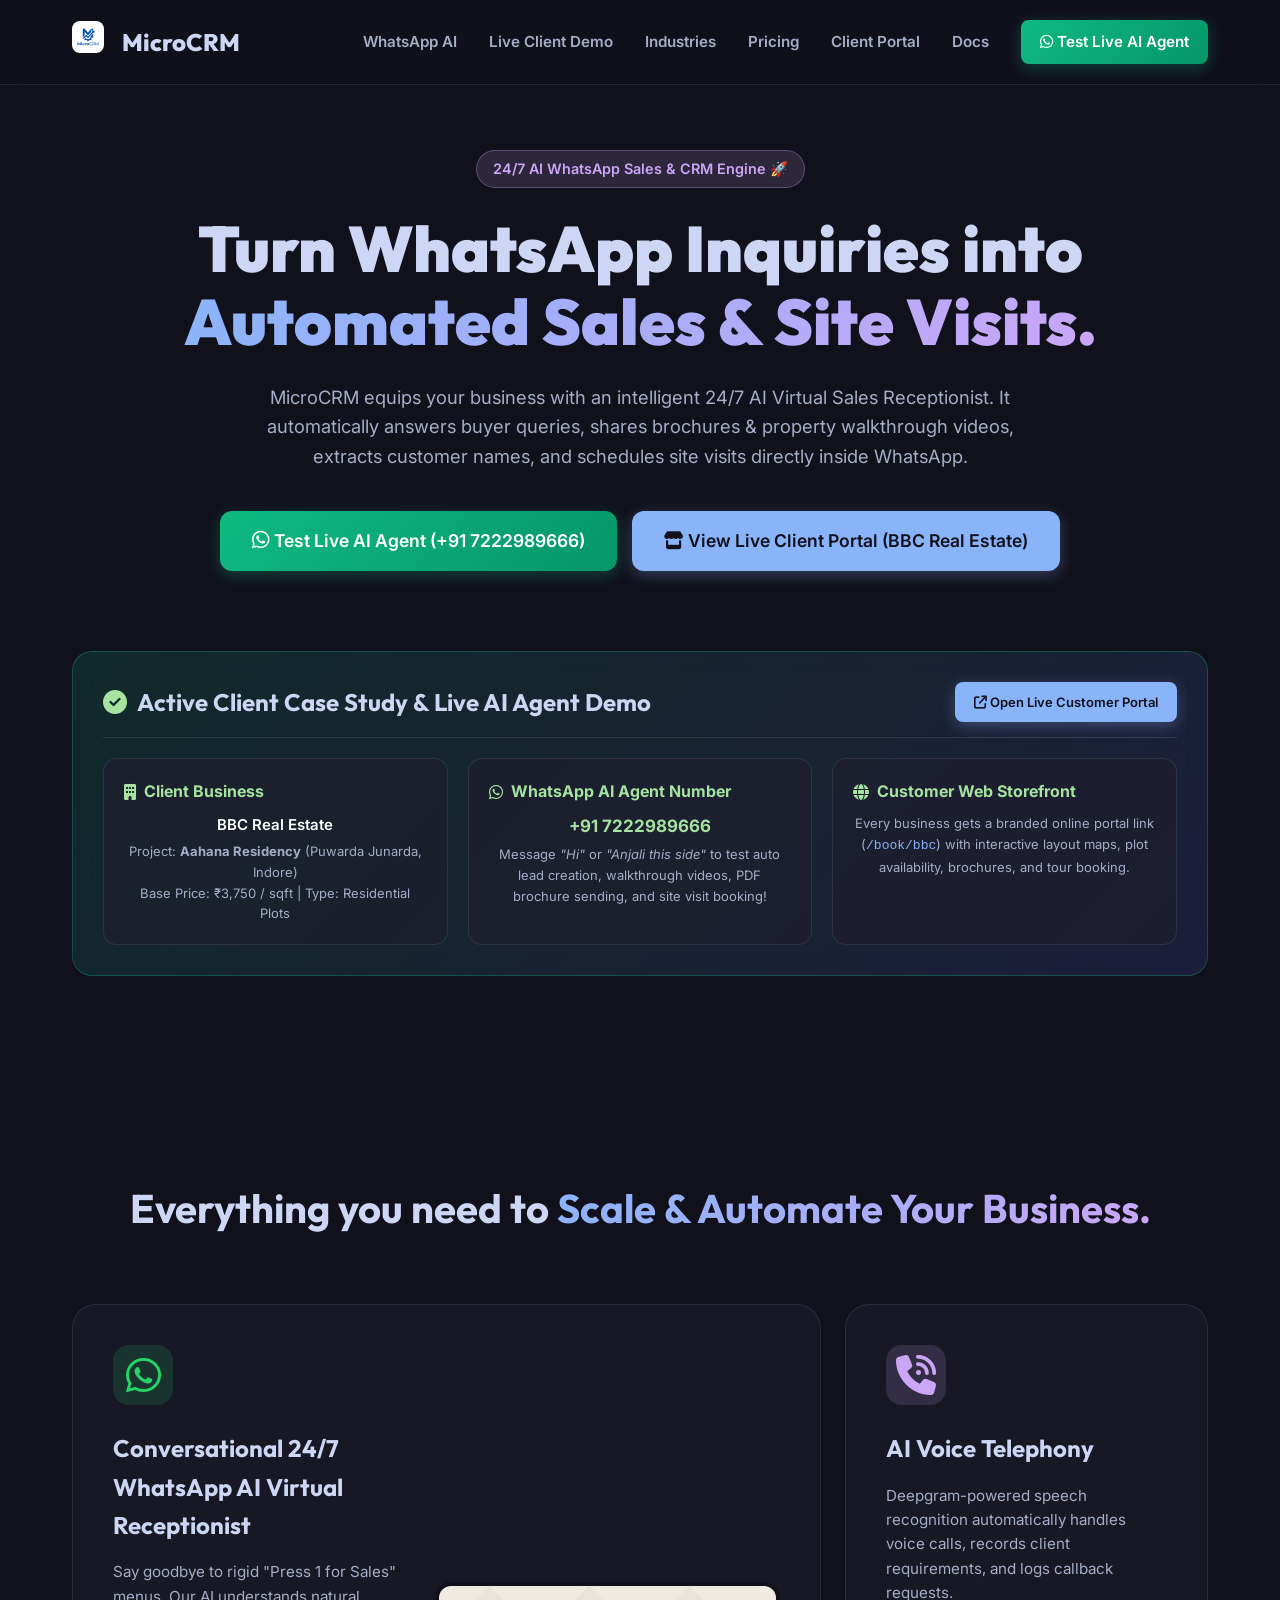
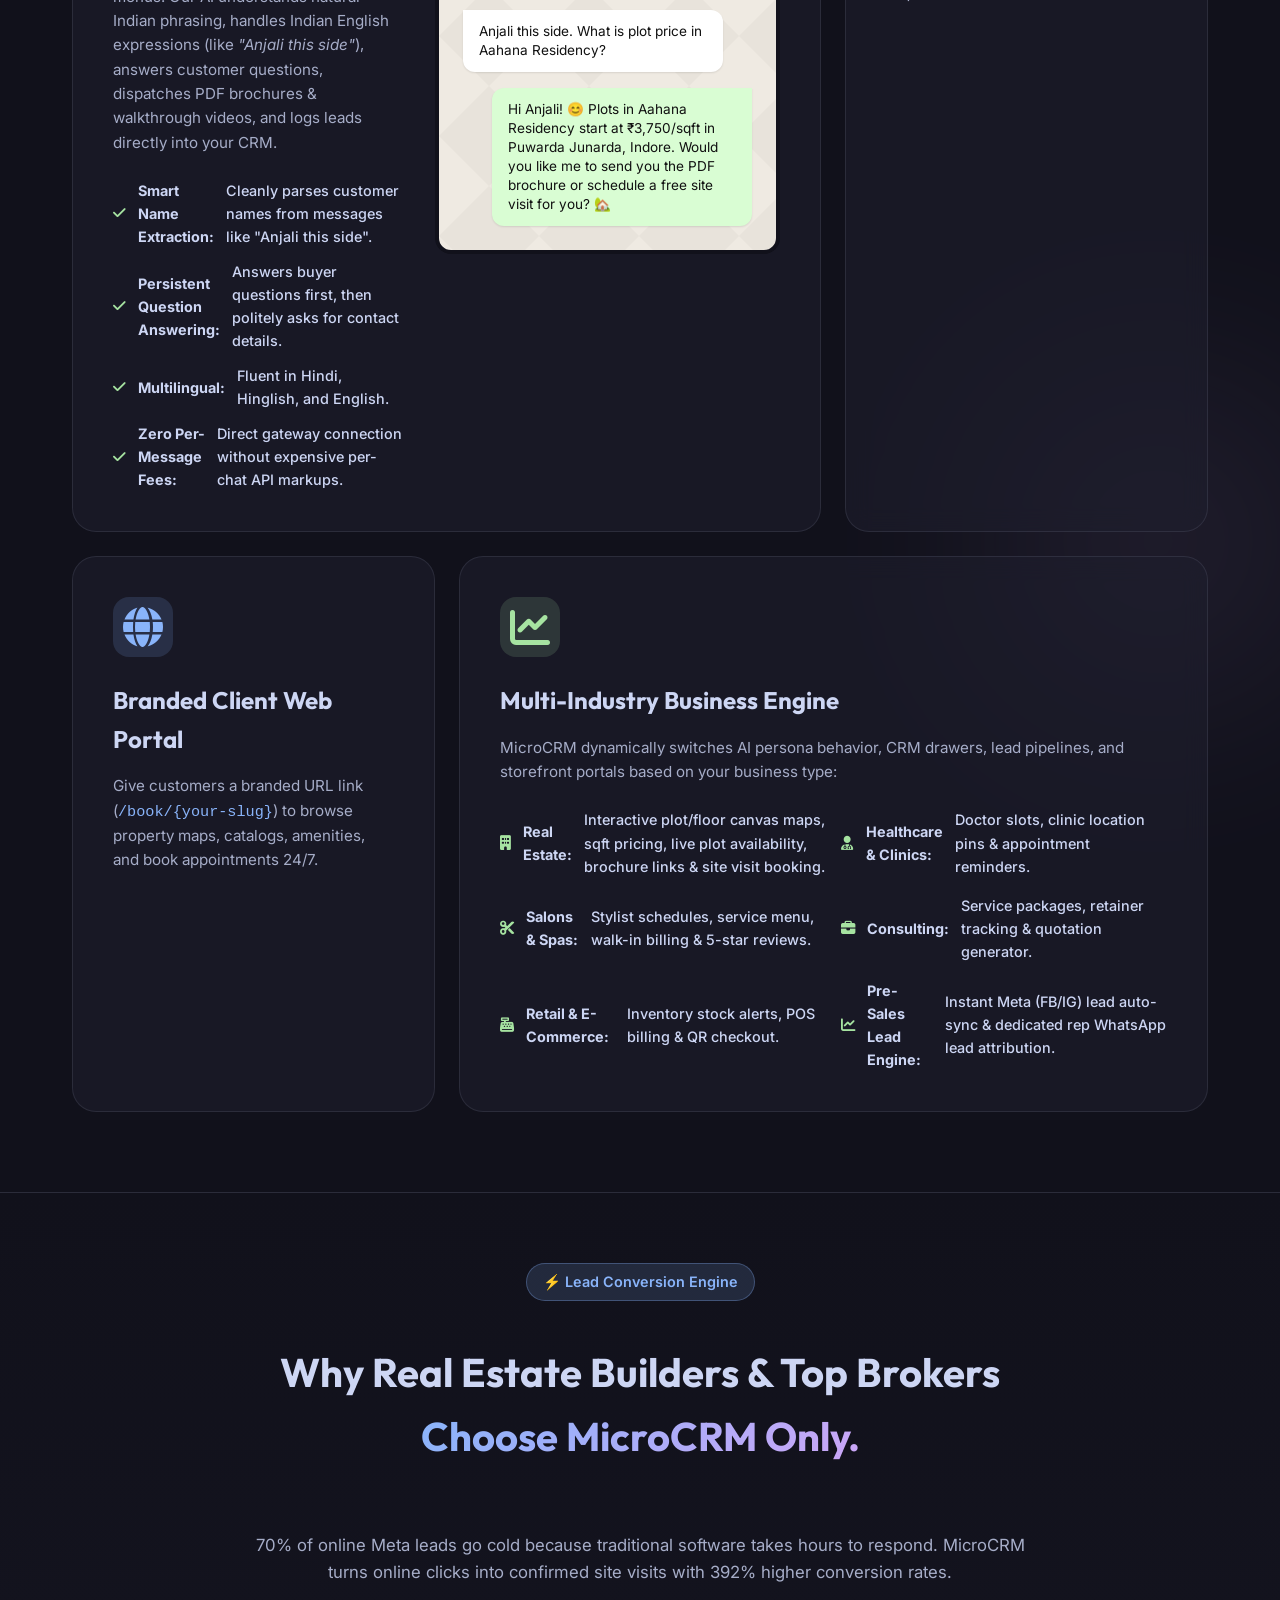
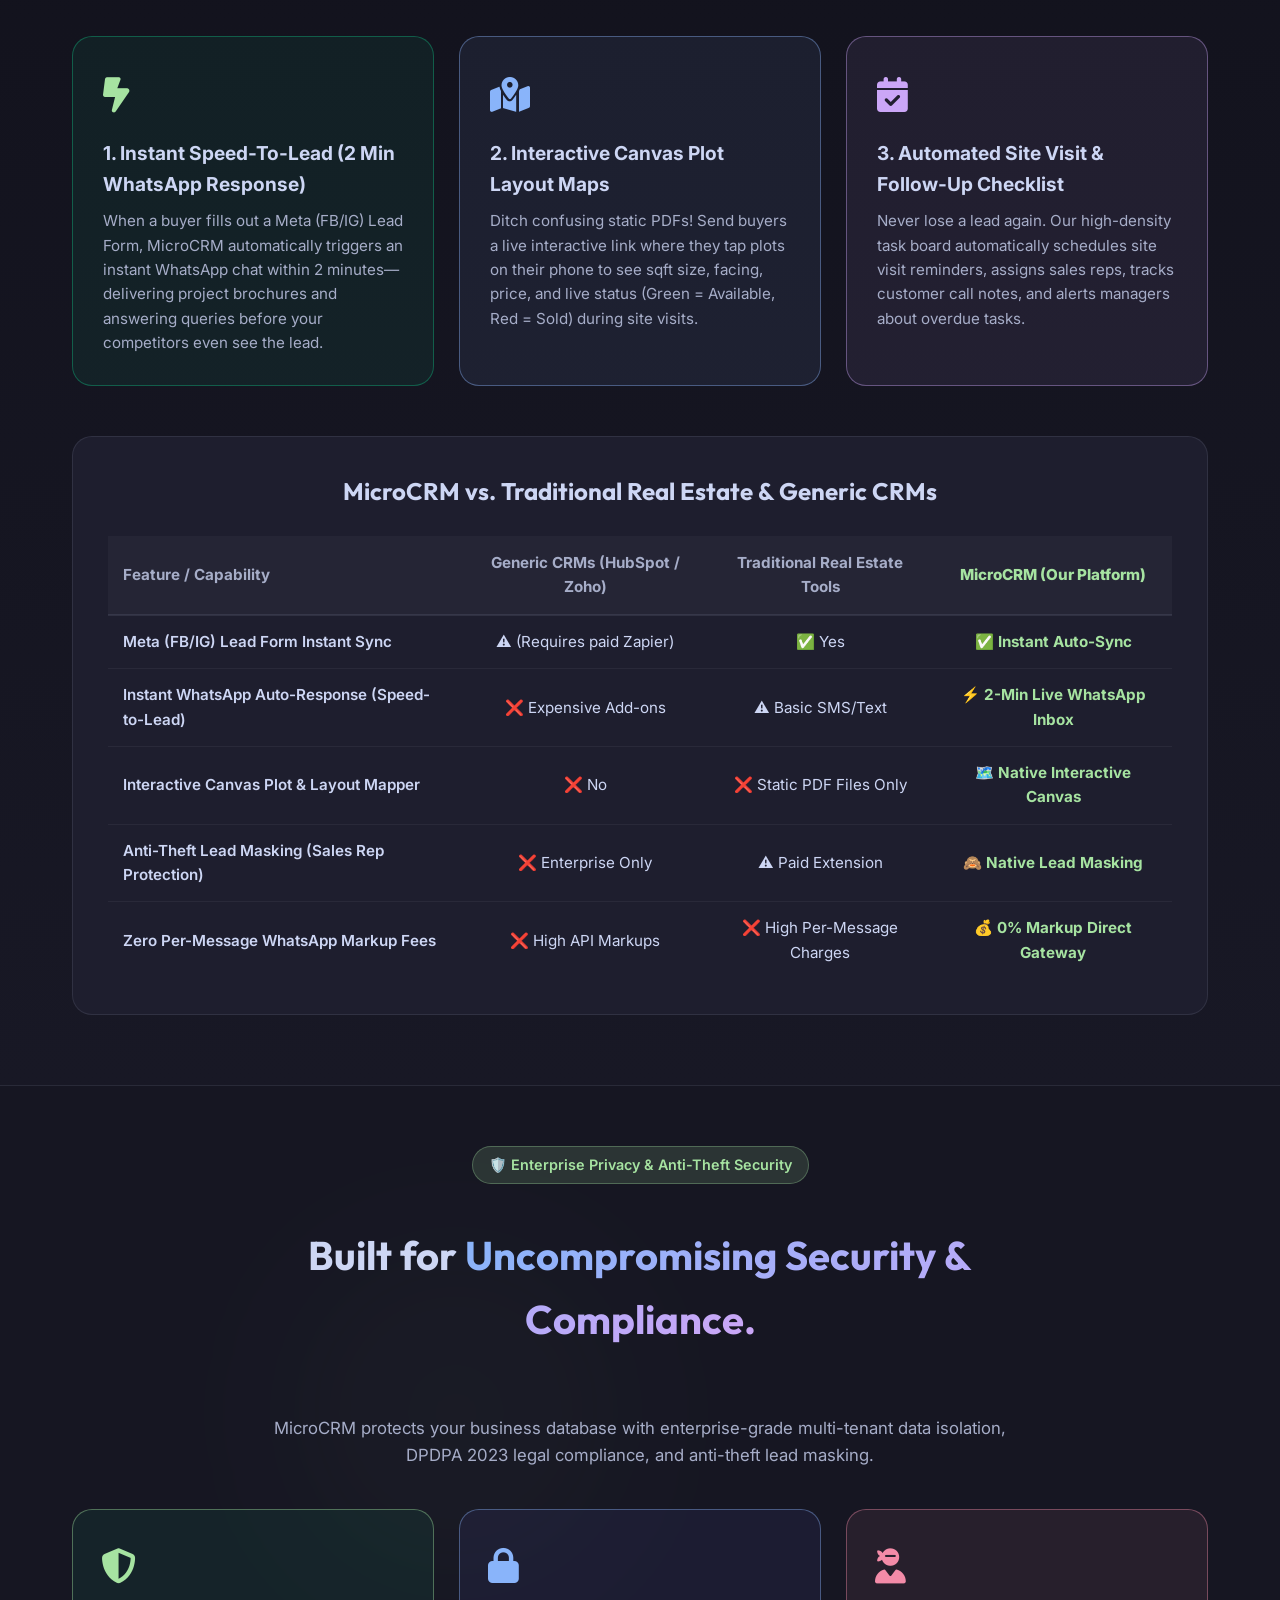
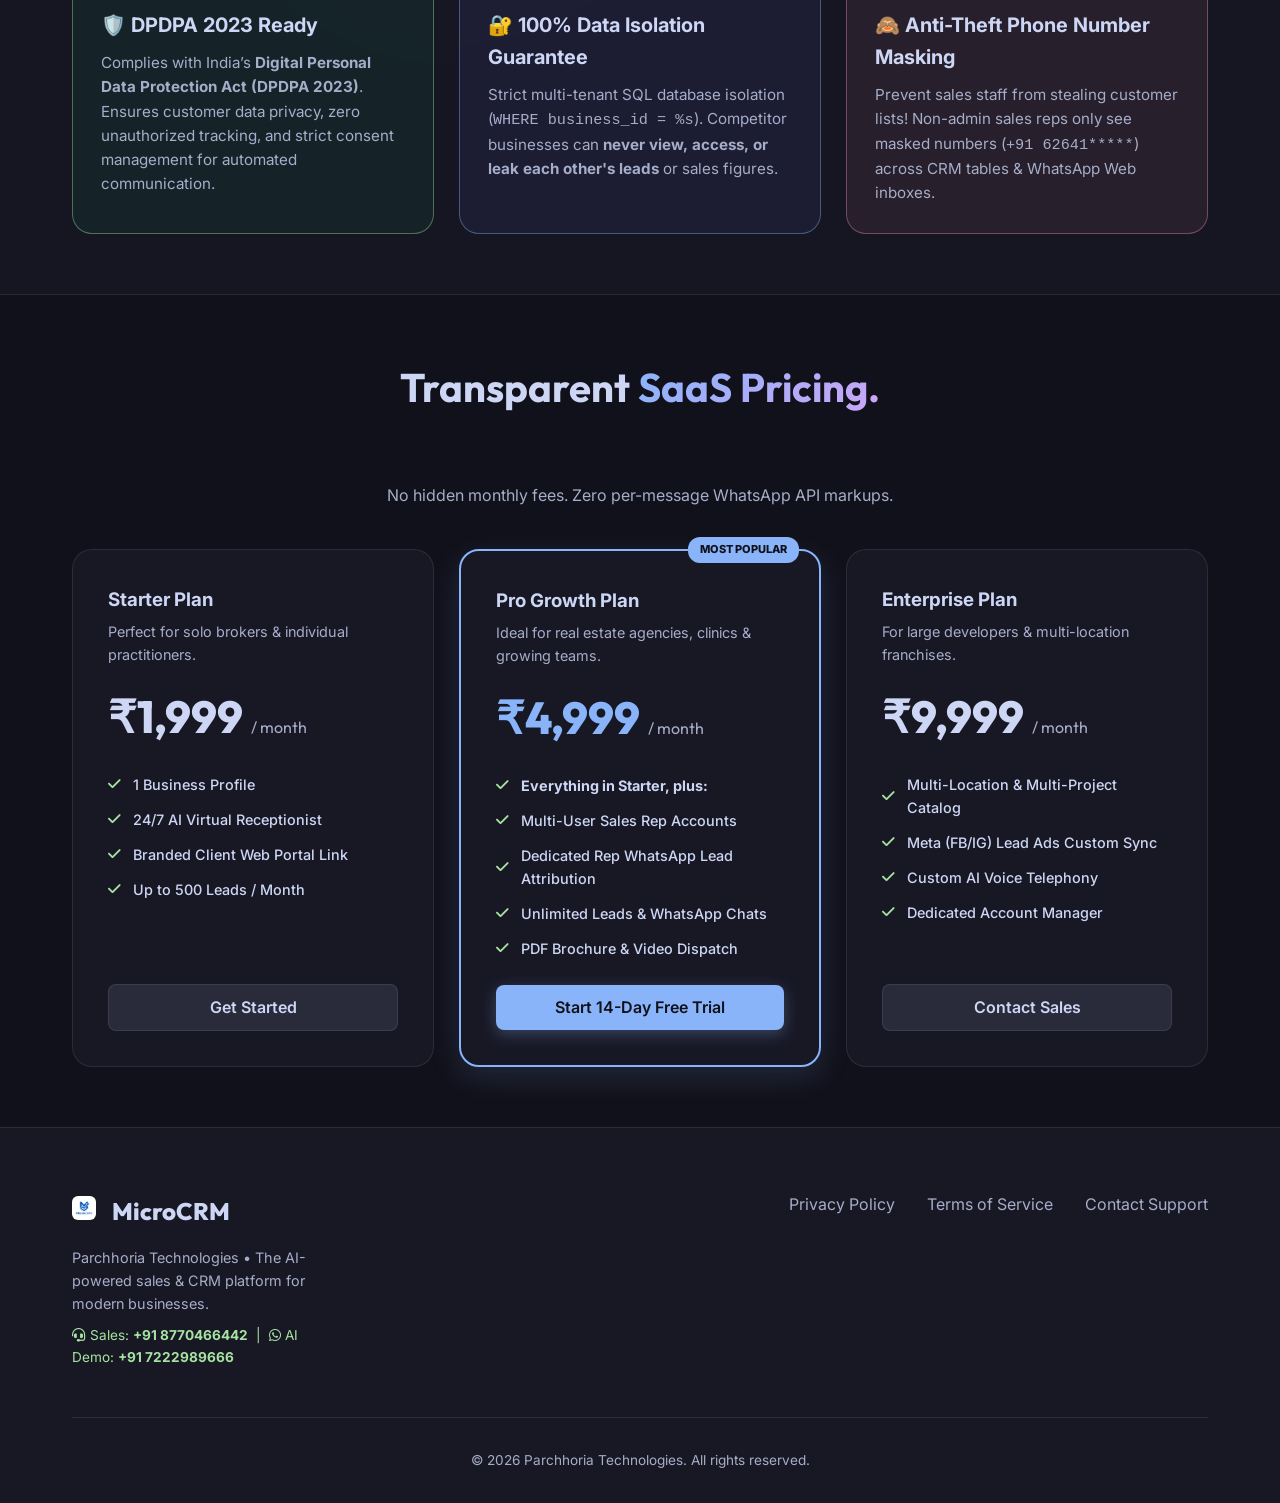
==== index.html @ 5081819f "Marketing: Add Real Estate lead conversion pillars and competitive comparison table" ====
<!DOCTYPE html>
<html lang="en">
<head>
    <meta charset="UTF-8">
    <meta name="viewport" content="width=device-width, initial-scale=1.0">
    <title>MicroCRM - 24/7 AI WhatsApp Sales & Multi-Tenant CRM Platform</title>
    <meta name="description" content="MicroCRM is the AI-powered business platform equipped with WhatsApp AI virtual receptionists, smart lead management, and live client web portals.">
    <link rel="preconnect" href="https://fonts.googleapis.com">
    <link rel="preconnect" href="https://fonts.gstatic.com" crossorigin>
    <link href="https://fonts.googleapis.com/css2?family=Inter:wght@300;400;500;600;700;800&family=Outfit:wght@400;600;700;800;900&display=swap" rel="stylesheet">
    <link rel="stylesheet" href="style.css">
    <link rel="stylesheet" href="https://cdnjs.cloudflare.com/ajax/libs/font-awesome/6.4.0/css/all.min.css">
    <style>
        .demo-spotlight-banner {
            background: linear-gradient(135deg, rgba(16, 185, 129, 0.15) 0%, rgba(99, 102, 241, 0.15) 100%);
            border: 1px solid rgba(16, 185, 129, 0.3);
            border-radius: 20px;
            padding: 30px;
            margin: 40px 0;
            backdrop-filter: blur(12px);
        }
        .spotlight-header {
            display: flex;
            justify-content: space-between;
            align-items: center;
            flex-wrap: wrap;
            gap: 15px;
            margin-bottom: 20px;
            padding-bottom: 15px;
            border-bottom: 1px solid rgba(255, 255, 255, 0.1);
        }
        .spotlight-title {
            font-family: 'Outfit', sans-serif;
            font-size: 1.5rem;
            font-weight: 700;
            color: var(--text-main);
            display: flex;
            align-items: center;
            gap: 10px;
        }
        .spotlight-grid {
            display: grid;
            grid-template-columns: repeat(auto-fit, minmax(280px, 1fr));
            gap: 20px;
        }
        .spotlight-card {
            background: rgba(30, 30, 46, 0.7);
            border: 1px solid var(--border);
            border-radius: 14px;
            padding: 20px;
        }
        .spotlight-card h4 {
            color: #a6e3a1;
            font-size: 1rem;
            margin-bottom: 8px;
            display: flex;
            align-items: center;
            gap: 8px;
        }
        .btn-wa {
            background: linear-gradient(135deg, #10b981 0%, #059669 100%) !important;
            color: #fff !important;
            box-shadow: 0 4px 15px rgba(16, 185, 129, 0.3);
        }
        .btn-wa:hover {
            transform: translateY(-2px);
            box-shadow: 0 6px 20px rgba(16, 185, 129, 0.4);
        }
        .pricing-section {
            padding: 60px 0;
        }
        .pricing-grid {
            display: grid;
            grid-template-columns: repeat(auto-fit, minmax(280px, 1fr));
            gap: 25px;
            margin-top: 40px;
        }
        .pricing-card {
            background: var(--bg-secondary);
            border: 1px solid var(--border);
            border-radius: 20px;
            padding: 35px;
            display: flex;
            flex-direction: column;
            justify-content: space-between;
            position: relative;
        }
        .pricing-card.popular {
            border: 2px solid var(--primary);
            box-shadow: 0 10px 30px rgba(137, 180, 250, 0.15);
        }
        .badge-popular {
            position: absolute;
            top: -14px;
            right: 20px;
            background: var(--primary);
            color: #11111b;
            font-size: 11px;
            font-weight: 800;
            padding: 4px 12px;
            border-radius: 12px;
            text-transform: uppercase;
        }
        .price-tag {
            font-family: 'Outfit', sans-serif;
            font-size: 2.8rem;
            font-weight: 800;
            color: var(--text-main);
            margin: 15px 0;
        }
        .price-tag span {
            font-size: 1rem;
            color: var(--text-muted);
            font-weight: 400;
        }
    </style>
</head>
<body>
    <div class="blob blob-1"></div>
    <div class="blob blob-2"></div>
    <div class="blob blob-3"></div>
    
    <nav class="navbar">
        <div class="nav-container">
            <div class="logo">
                <span class="logo-icon"><img src="logo.png" alt="MicroCRM Logo" style="height: 32px; width: 32px; margin-right: 10px; border-radius: 8px;"></span>
                <span class="logo-text">MicroCRM</span>
            </div>
            <div class="nav-links">
                <a href="#whatsapp">WhatsApp AI</a>
                <a href="#demo">Live Client Demo</a>
                <a href="#industries">Industries</a>
                <a href="#pricing">Pricing</a>
                <a href="portal-demo.html">Client Portal</a>
                <a href="docs.html">Docs</a>
                <a href="https://wa.me/917222989666" target="_blank" class="btn btn-wa"><i class="fa-brands fa-whatsapp"></i> Test Live AI Agent</a>
            </div>
        </div>
    </nav>

    <header class="hero">
        <div class="container hero-content">
            <div class="hero-badge">24/7 AI WhatsApp Sales & CRM Engine 🚀</div>
            <div class="hero-text-anim">
                <h1 class="hero-title">Turn WhatsApp Inquiries into<br><span class="gradient-text">Automated Sales & Site Visits.</span></h1>
            </div>
            <p class="hero-subtitle">MicroCRM equips your business with an intelligent 24/7 AI Virtual Sales Receptionist. It automatically answers buyer queries, shares brochures & property walkthrough videos, extracts customer names, and schedules site visits directly inside WhatsApp.</p>
            
            <div class="hero-actions" style="gap: 15px;">
                <a href="https://wa.me/917222989666" target="_blank" class="btn btn-wa btn-large">
                    <i class="fa-brands fa-whatsapp" style="font-size: 20px;"></i> Test Live AI Agent (+91 7222989666)
                </a>
                <a href="https://app.microcrm.site/book/bbc" target="_blank" class="btn btn-primary btn-large">
                    <i class="fa-solid fa-store"></i> View Live Client Portal (BBC Real Estate)
                </a>
            </div>
            
            <!-- Live Client Case Study Banner -->
            <div id="demo" class="demo-spotlight-banner">
                <div class="spotlight-header">
                    <div class="spotlight-title">
                        <i class="fa-solid fa-circle-check" style="color: #a6e3a1;"></i>
                        Active Client Case Study & Live AI Agent Demo
                    </div>
                    <a href="https://app.microcrm.site/book/bbc" target="_blank" class="btn btn-primary" style="font-size: 13px;">
                        <i class="fa-solid fa-arrow-up-right-from-square"></i> Open Live Customer Portal
                    </a>
                </div>

                <div class="spotlight-grid">
                    <div class="spotlight-card">
                        <h4><i class="fa-solid fa-building"></i> Client Business</h4>
                        <p style="font-weight: 600; color: #fff; font-size: 15px;">BBC Real Estate</p>
                        <p style="font-size: 13px; color: var(--text-muted); margin-top: 4px;">
                            Project: <strong>Aahana Residency</strong> (Puwarda Junarda, Indore)<br>
                            Base Price: ₹3,750 / sqft | Type: Residential Plots
                        </p>
                    </div>

                    <div class="spotlight-card">
                        <h4><i class="fa-brands fa-whatsapp"></i> WhatsApp AI Agent Number</h4>
                        <p style="font-weight: 700; color: #a6e3a1; font-size: 17px;">+91 7222989666</p>
                        <p style="font-size: 13px; color: var(--text-muted); margin-top: 4px;">
                            Message <em>"Hi"</em> or <em>"Anjali this side"</em> to test auto lead creation, walkthrough videos, PDF brochure sending, and site visit booking!
                        </p>
                    </div>

                    <div class="spotlight-card">
                        <h4><i class="fa-solid fa-globe"></i> Customer Web Storefront</h4>
                        <p style="font-size: 13px; color: var(--text-muted);">
                            Every business gets a branded online portal link (<code style="color: var(--primary);">/book/bbc</code>) with interactive layout maps, plot availability, brochures, and tour booking.
                        </p>
                    </div>
                </div>
            </div>

        </div>
    </header>

    <!-- Bento Grid / Features -->
    <section id="bento" class="bento-section">
        <div class="container">
            <h2 class="section-title">Everything you need to <span class="gradient-text">Scale & Automate Your Business.</span></h2>
            
            <div class="bento-grid">
                
                <!-- WhatsApp AI (Large) -->
                <div class="bento-card col-span-2 whatsapp-card" id="whatsapp">
                    <div class="bento-content">
                        <div class="feature-icon whatsapp-color"><i class="fa-brands fa-whatsapp"></i></div>
                        <h3>Conversational 24/7 WhatsApp AI Virtual Receptionist</h3>
                        <p>Say goodbye to rigid "Press 1 for Sales" menus. Our AI understands natural Indian phrasing, handles Indian English expressions (like <em>"Anjali this side"</em>), answers customer questions, dispatches PDF brochures & walkthrough videos, and logs leads directly into your CRM.</p>
                        <ul class="feature-list">
                            <li><i class="fa-solid fa-check"></i> <strong>Smart Name Extraction:</strong> Cleanly parses customer names from messages like "Anjali this side".</li>
                            <li><i class="fa-solid fa-check"></i> <strong>Persistent Question Answering:</strong> Answers buyer questions first, then politely asks for contact details.</li>
                            <li><i class="fa-solid fa-check"></i> <strong>Multilingual:</strong> Fluent in Hindi, Hinglish, and English.</li>
                            <li><i class="fa-solid fa-check"></i> <strong>Zero Per-Message Fees:</strong> Direct gateway connection without expensive per-chat API markups.</li>
                        </ul>
                    </div>
                    <div class="bento-visual whatsapp-mockup">
                        <div class="chat-bubble received">Anjali this side. What is plot price in Aahana Residency?</div>
                        <div class="chat-bubble sent">Hi Anjali! 😊 Plots in Aahana Residency start at ₹3,750/sqft in Puwarda Junarda, Indore. Would you like me to send you the PDF brochure or schedule a free site visit for you? 🏡</div>
                    </div>
                </div>

                <!-- Call Assistant -->
                <div class="bento-card">
                    <div class="bento-content">
                        <div class="feature-icon ai-color"><i class="fa-solid fa-phone-volume"></i></div>
                        <h3>AI Voice Telephony</h3>
                        <p>Deepgram-powered speech recognition automatically handles voice calls, records client requirements, and logs callback requests.</p>
                    </div>
                </div>

                <!-- Client Web Portal -->
                <div class="bento-card" id="portal">
                    <div class="bento-content">
                        <div class="feature-icon portal-color"><i class="fa-solid fa-globe"></i></div>
                        <h3>Branded Client Web Portal</h3>
                        <p>Give customers a branded URL link (<code style="color: var(--primary);">/book/{your-slug}</code>) to browse property maps, catalogs, amenities, and book appointments 24/7.</p>
                    </div>
                </div>

                <!-- Complete Multi-Industry CRM (Large) -->
                <div class="bento-card col-span-2 crm-card" id="crm">
                    <div class="bento-content">
                        <div class="feature-icon crm-color"><i class="fa-solid fa-chart-line"></i></div>
                        <h3>Multi-Industry Business Engine</h3>
                        <p>MicroCRM dynamically switches AI persona behavior, CRM drawers, lead pipelines, and storefront portals based on your business type:</p>
                        <ul class="feature-list grid-list">
                            <li><i class="fa-solid fa-building"></i> <strong>Real Estate:</strong> Interactive plot/floor canvas maps, sqft pricing, live plot availability, brochure links & site visit booking.</li>
                            <li><i class="fa-solid fa-user-doctor"></i> <strong>Healthcare & Clinics:</strong> Doctor slots, clinic location pins & appointment reminders.</li>
                            <li><i class="fa-solid fa-scissors"></i> <strong>Salons & Spas:</strong> Stylist schedules, service menu, walk-in billing & 5-star reviews.</li>
                            <li><i class="fa-solid fa-briefcase"></i> <strong>Consulting:</strong> Service packages, retainer tracking & quotation generator.</li>
                            <li><i class="fa-solid fa-cash-register"></i> <strong>Retail & E-Commerce:</strong> Inventory stock alerts, POS billing & QR checkout.</li>
                            <li><i class="fa-solid fa-chart-line"></i> <strong>Pre-Sales Lead Engine:</strong> Instant Meta (FB/IG) lead auto-sync & dedicated rep WhatsApp lead attribution.</li>
                        </ul>
                    </div>
                </div>

            </div>
        </div>
    </section>

    <!-- Why Choose Us / Real Estate Lead-to-Site Visit Conversion Engine -->
    <section id="why-choose-us" style="padding: 70px 0; background: linear-gradient(180deg, var(--bg-main) 0%, var(--bg-secondary) 100%); border-top: 1px solid var(--border);">
        <div class="container">
            <div style="text-align: center; max-width: 800px; margin: 0 auto 50px;">
                <div class="hero-badge" style="background: rgba(137, 180, 250, 0.15); color: var(--primary); border: 1px solid rgba(137, 180, 250, 0.3);">
                    ⚡ Lead Conversion Engine
                </div>
                <h2 class="section-title" style="margin-top: 15px;">Why Real Estate Builders & Top Brokers <span class="gradient-text">Choose MicroCRM Only.</span></h2>
                <p style="color: var(--text-muted); font-size: 1.05rem;">70% of online Meta leads go cold because traditional software takes hours to respond. MicroCRM turns online clicks into confirmed site visits with 392% higher conversion rates.</p>
            </div>

            <!-- 3 Core Conversion Pillars -->
            <div style="display: grid; grid-template-columns: repeat(auto-fit, minmax(280px, 1fr)); gap: 25px; margin-bottom: 50px;">
                <div class="spotlight-card" style="border: 1px solid rgba(16, 185, 129, 0.4); background: rgba(16, 185, 129, 0.08); padding: 30px; border-radius: 20px;">
                    <div style="font-size: 2.2rem; color: #a6e3a1; margin-bottom: 15px;"><i class="fa-solid fa-bolt-lightning"></i></div>
                    <h3 style="color: var(--text-main); font-size: 1.2rem; font-weight: 700; margin-bottom: 10px;">1. Instant Speed-To-Lead (2 Min WhatsApp Response)</h3>
                    <p style="color: var(--text-muted); font-size: 0.95rem; line-height: 1.6;">When a buyer fills out a Meta (FB/IG) Lead Form, MicroCRM automatically triggers an instant WhatsApp chat within 2 minutes—delivering project brochures and answering queries before your competitors even see the lead.</p>
                </div>

                <div class="spotlight-card" style="border: 1px solid rgba(137, 180, 250, 0.4); background: rgba(137, 180, 250, 0.08); padding: 30px; border-radius: 20px;">
                    <div style="font-size: 2.2rem; color: var(--primary); margin-bottom: 15px;"><i class="fa-solid fa-map-location-dot"></i></div>
                    <h3 style="color: var(--text-main); font-size: 1.2rem; font-weight: 700; margin-bottom: 10px;">2. Interactive Canvas Plot Layout Maps</h3>
                    <p style="color: var(--text-muted); font-size: 0.95rem; line-height: 1.6;">Ditch confusing static PDFs! Send buyers a live interactive link where they tap plots on their phone to see sqft size, facing, price, and live status (Green = Available, Red = Sold) during site visits.</p>
                </div>

                <div class="spotlight-card" style="border: 1px solid rgba(203, 166, 247, 0.4); background: rgba(203, 166, 247, 0.08); padding: 30px; border-radius: 20px;">
                    <div style="font-size: 2.2rem; color: var(--accent); margin-bottom: 15px;"><i class="fa-solid fa-calendar-check"></i></div>
                    <h3 style="color: var(--text-main); font-size: 1.2rem; font-weight: 700; margin-bottom: 10px;">3. Automated Site Visit & Follow-Up Checklist</h3>
                    <p style="color: var(--text-muted); font-size: 0.95rem; line-height: 1.6;">Never lose a lead again. Our high-density task board automatically schedules site visit reminders, assigns sales reps, tracks customer call notes, and alerts managers about overdue tasks.</p>
                </div>
            </div>

            <!-- Competitive Comparison Matrix -->
            <div style="background: var(--bg-tertiary); border: 1px solid var(--border); border-radius: 20px; padding: 35px; overflow-x: auto;">
                <h3 style="font-family: 'Outfit', sans-serif; font-size: 1.5rem; text-align: center; margin-bottom: 25px; color: var(--text-main);">
                    MicroCRM vs. Traditional Real Estate & Generic CRMs
                </h3>

                <table style="width: 100%; border-collapse: collapse; min-width: 650px; font-size: 0.95rem;">
                    <thead>
                        <tr style="border-bottom: 2px solid var(--border); background: rgba(255,255,255,0.03);">
                            <th style="padding: 15px; text-align: left; color: var(--text-muted);">Feature / Capability</th>
                            <th style="padding: 15px; text-align: center; color: var(--text-muted);">Generic CRMs (HubSpot / Zoho)</th>
                            <th style="padding: 15px; text-align: center; color: var(--text-muted);">Traditional Real Estate Tools</th>
                            <th style="padding: 15px; text-align: center; color: #a6e3a1; font-weight: 800;">MicroCRM (Our Platform)</th>
                        </tr>
                    </thead>
                    <tbody>
                        <tr style="border-bottom: 1px solid rgba(255,255,255,0.05);">
                            <td style="padding: 14px 15px; font-weight: 600;">Meta (FB/IG) Lead Form Instant Sync</td>
                            <td style="padding: 14px 15px; text-align: center;">⚠️ (Requires paid Zapier)</td>
                            <td style="padding: 14px 15px; text-align: center;">✅ Yes</td>
                            <td style="padding: 14px 15px; text-align: center; color: #a6e3a1; font-weight: 700;">✅ Instant Auto-Sync</td>
                        </tr>
                        <tr style="border-bottom: 1px solid rgba(255,255,255,0.05);">
                            <td style="padding: 14px 15px; font-weight: 600;">Instant WhatsApp Auto-Response (Speed-to-Lead)</td>
                            <td style="padding: 14px 15px; text-align: center;">❌ Expensive Add-ons</td>
                            <td style="padding: 14px 15px; text-align: center;">⚠️ Basic SMS/Text</td>
                            <td style="padding: 14px 15px; text-align: center; color: #a6e3a1; font-weight: 700;">⚡ 2-Min Live WhatsApp Inbox</td>
                        </tr>
                        <tr style="border-bottom: 1px solid rgba(255,255,255,0.05);">
                            <td style="padding: 14px 15px; font-weight: 600;">Interactive Canvas Plot & Layout Mapper</td>
                            <td style="padding: 14px 15px; text-align: center;">❌ No</td>
                            <td style="padding: 14px 15px; text-align: center;">❌ Static PDF Files Only</td>
                            <td style="padding: 14px 15px; text-align: center; color: #a6e3a1; font-weight: 700;">🗺️ Native Interactive Canvas</td>
                        </tr>
                        <tr style="border-bottom: 1px solid rgba(255,255,255,0.05);">
                            <td style="padding: 14px 15px; font-weight: 600;">Anti-Theft Lead Masking (Sales Rep Protection)</td>
                            <td style="padding: 14px 15px; text-align: center;">❌ Enterprise Only</td>
                            <td style="padding: 14px 15px; text-align: center;">⚠️ Paid Extension</td>
                            <td style="padding: 14px 15px; text-align: center; color: #a6e3a1; font-weight: 700;">🙈 Native Lead Masking</td>
                        </tr>
                        <tr>
                            <td style="padding: 14px 15px; font-weight: 600;">Zero Per-Message WhatsApp Markup Fees</td>
                            <td style="padding: 14px 15px; text-align: center;">❌ High API Markups</td>
                            <td style="padding: 14px 15px; text-align: center;">❌ High Per-Message Charges</td>
                            <td style="padding: 14px 15px; text-align: center; color: #a6e3a1; font-weight: 700;">💰 0% Markup Direct Gateway</td>
                        </tr>
                    </tbody>
                </table>
            </div>
        </div>
    </section>

    <!-- Security, DPDPA 2023 & Data Protection Section -->
    <section id="security" class="security-section" style="padding: 60px 0; background: rgba(30, 30, 46, 0.4); border-top: 1px solid var(--border); border-bottom: 1px solid var(--border);">
        <div class="container">
            <div style="text-align: center; max-width: 750px; margin: 0 auto 40px;">
                <div class="hero-badge" style="background: rgba(166, 227, 161, 0.15); color: #a6e3a1; border: 1px solid rgba(166, 227, 161, 0.3);">
                    🛡️ Enterprise Privacy & Anti-Theft Security
                </div>
                <h2 class="section-title" style="margin-top: 15px;">Built for <span class="gradient-text">Uncompromising Security & Compliance.</span></h2>
                <p style="color: var(--text-muted); font-size: 1.05rem;">MicroCRM protects your business database with enterprise-grade multi-tenant data isolation, DPDPA 2023 legal compliance, and anti-theft lead masking.</p>
            </div>

            <div style="display: grid; grid-template-columns: repeat(auto-fit, minmax(300px, 1fr)); gap: 25px;">
                <!-- DPDPA 2023 Card -->
                <div class="spotlight-card" style="border: 1px solid rgba(166, 227, 161, 0.4); background: rgba(16, 185, 129, 0.08); padding: 28px; border-radius: 20px;">
                    <div style="font-size: 2.2rem; color: #a6e3a1; margin-bottom: 15px;"><i class="fa-solid fa-shield-halved"></i></div>
                    <h3 style="color: var(--text-main); font-size: 1.25rem; font-weight: 700; margin-bottom: 10px;">🛡️ DPDPA 2023 Ready</h3>
                    <p style="color: var(--text-muted); font-size: 0.95rem; line-height: 1.6;">Complies with India’s <strong>Digital Personal Data Protection Act (DPDPA 2023)</strong>. Ensures customer data privacy, zero unauthorized tracking, and strict consent management for automated communication.</p>
                </div>

                <!-- 100% Data Isolation Guarantee Card -->
                <div class="spotlight-card" style="border: 1px solid rgba(137, 180, 250, 0.4); background: rgba(99, 102, 241, 0.08); padding: 28px; border-radius: 20px;">
                    <div style="font-size: 2.2rem; color: #89b4fa; margin-bottom: 15px;"><i class="fa-solid fa-lock"></i></div>
                    <h3 style="color: var(--text-main); font-size: 1.25rem; font-weight: 700; margin-bottom: 10px;">🔐 100% Data Isolation Guarantee</h3>
                    <p style="color: var(--text-muted); font-size: 0.95rem; line-height: 1.6;">Strict multi-tenant SQL database isolation (<code>WHERE business_id = %s</code>). Competitor businesses can <strong>never view, access, or leak each other's leads</strong> or sales figures.</p>
                </div>

                <!-- Phone Masking Card -->
                <div class="spotlight-card" style="border: 1px solid rgba(243, 139, 168, 0.4); background: rgba(243, 139, 168, 0.08); padding: 28px; border-radius: 20px;">
                    <div style="font-size: 2.2rem; color: #f38ba8; margin-bottom: 15px;"><i class="fa-solid fa-user-ninja"></i></div>
                    <h3 style="color: var(--text-main); font-size: 1.25rem; font-weight: 700; margin-bottom: 10px;">🙈 Anti-Theft Phone Number Masking</h3>
                    <p style="color: var(--text-muted); font-size: 0.95rem; line-height: 1.6;">Prevent sales staff from stealing customer lists! Non-admin sales reps only see masked numbers (<code>+91 62641*****</code>) across CRM tables & WhatsApp Web inboxes.</p>
                </div>
            </div>
        </div>
    </section>

    <!-- Pricing Section -->
    <section id="pricing" class="pricing-section">
        <div class="container">
            <h2 class="section-title">Transparent <span class="gradient-text">SaaS Pricing.</span></h2>
            <p style="text-align: center; color: var(--text-muted); max-width: 600px; margin: 0 auto;">No hidden monthly fees. Zero per-message WhatsApp API markups.</p>
            
            <div class="pricing-grid">
                <!-- Starter -->
                <div class="pricing-card">
                    <div>
                        <h3>Starter Plan</h3>
                        <p style="color: var(--text-muted); font-size: 0.9rem; margin-top: 5px;">Perfect for solo brokers & individual practitioners.</p>
                        <div class="price-tag">₹1,999 <span>/ month</span></div>
                        <ul class="feature-list" style="margin-top: 20px;">
                            <li><i class="fa-solid fa-check"></i> 1 Business Profile</li>
                            <li><i class="fa-solid fa-check"></i> 24/7 AI Virtual Receptionist</li>
                            <li><i class="fa-solid fa-check"></i> Branded Client Web Portal Link</li>
                            <li><i class="fa-solid fa-check"></i> Up to 500 Leads / Month</li>
                        </ul>
                    </div>
                    <a href="https://wa.me/918770466442?text=Hi!%20I%20want%20to%20get%20started%20with%20the%20MicroCRM%20Starter%20Plan." target="_blank" class="btn btn-secondary" style="margin-top: 25px; text-align: center; justify-content: center;">Get Started</a>
                </div>

                <!-- Pro Growth -->
                <div class="pricing-card popular">
                    <div class="badge-popular">Most Popular</div>
                    <div>
                        <h3>Pro Growth Plan</h3>
                        <p style="color: var(--text-muted); font-size: 0.9rem; margin-top: 5px;">Ideal for real estate agencies, clinics & growing teams.</p>
                        <div class="price-tag" style="color: var(--primary);">₹4,999 <span>/ month</span></div>
                        <ul class="feature-list" style="margin-top: 20px;">
                            <li><i class="fa-solid fa-check"></i> <strong>Everything in Starter, plus:</strong></li>
                            <li><i class="fa-solid fa-check"></i> Multi-User Sales Rep Accounts</li>
                            <li><i class="fa-solid fa-check"></i> Dedicated Rep WhatsApp Lead Attribution</li>
                            <li><i class="fa-solid fa-check"></i> Unlimited Leads & WhatsApp Chats</li>
                            <li><i class="fa-solid fa-check"></i> PDF Brochure & Video Dispatch</li>
                        </ul>
                    </div>
                    <a href="https://wa.me/918770466442?text=Hi!%20I%20want%20to%20subscribe%20to%20the%20MicroCRM%20Pro%20Growth%20Plan." target="_blank" class="btn btn-primary" style="margin-top: 25px; text-align: center; justify-content: center;">Start 14-Day Free Trial</a>
                </div>

                <!-- Enterprise -->
                <div class="pricing-card">
                    <div>
                        <h3>Enterprise Plan</h3>
                        <p style="color: var(--text-muted); font-size: 0.9rem; margin-top: 5px;">For large developers & multi-location franchises.</p>
                        <div class="price-tag">₹9,999 <span>/ month</span></div>
                        <ul class="feature-list" style="margin-top: 20px;">
                            <li><i class="fa-solid fa-check"></i> Multi-Location & Multi-Project Catalog</li>
                            <li><i class="fa-solid fa-check"></i> Meta (FB/IG) Lead Ads Custom Sync</li>
                            <li><i class="fa-solid fa-check"></i> Custom AI Voice Telephony</li>
                            <li><i class="fa-solid fa-check"></i> Dedicated Account Manager</li>
                        </ul>
                    </div>
                    <a href="https://wa.me/918770466442?text=Hi!%20I%20want%20to%20discuss%20an%20Enterprise%20Plan%20for%20my%20company." target="_blank" class="btn btn-secondary" style="margin-top: 25px; text-align: center; justify-content: center;">Contact Sales</a>
                </div>
            </div>
        </div>
    </section>

    <footer class="footer">
        <div class="container">
            <div class="footer-content">
                <div class="footer-brand">
                    <div class="logo">
                        <span class="logo-icon"><img src="logo.png" alt="MicroCRM Logo" style="height: 24px; width: 24px; margin-right: 8px; border-radius: 6px;"></span>
                        <span class="logo-text">MicroCRM</span>
                    </div>
                    <p>Parchhoria Technologies • The AI-powered sales & CRM platform for modern businesses.</p>
                    <p style="margin-top: 10px; font-size: 0.85rem; color: #a6e3a1;">
                        <i class="fa-solid fa-headset"></i> Sales: <strong>+91 8770466442</strong> &nbsp;|&nbsp; 
                        <i class="fa-brands fa-whatsapp"></i> AI Demo: <strong>+91 7222989666</strong>
                    </p>
                </div>
                <div class="footer-links">
                    <a href="privacy.html">Privacy Policy</a>
                    <a href="terms.html">Terms of Service</a>
                    <a href="contact.html">Contact Support</a>
                </div>
            </div>
            <div class="copyright">
                &copy; 2026 Parchhoria Technologies. All rights reserved.
            </div>
        </div>
    </footer>

    <script src="script.js"></script>
</body>
</html>
---- style.css ----
:root {
    --bg-main: #11111b;
    --bg-secondary: #181825;
    --bg-tertiary: #1e1e2e;
    --text-main: #cdd6f4;
    --text-muted: #a6adc8;
    --primary: #89b4fa;
    --accent: #cba6f7;
    --success: #a6e3a1;
    --whatsapp: #25D366;
    --border: rgba(205, 214, 244, 0.1);
    --glass-bg: rgba(30, 30, 46, 0.6);
}

* {
    margin: 0;
    padding: 0;
    box-sizing: border-box;
}

body {
    font-family: 'Inter', sans-serif;
    background-color: var(--bg-main);
    color: var(--text-main);
    line-height: 1.6;
    overflow-x: hidden;
    position: relative;
}

/* Dynamic Background Blobs */
.blob {
    position: absolute;
    filter: blur(100px);
    z-index: -1;
    opacity: 0.5;
    animation: float 20s infinite alternate;
}

.blob-1 { top: -10%; left: -10%; width: 600px; height: 600px; background: radial-gradient(circle, rgba(137,180,250,0.3) 0%, rgba(137,180,250,0) 70%); }
.blob-2 { top: 30%; right: -10%; width: 500px; height: 500px; background: radial-gradient(circle, rgba(203,166,247,0.25) 0%, rgba(203,166,247,0) 70%); animation-delay: -5s; }
.blob-3 { top: 70%; left: 20%; width: 400px; height: 400px; background: radial-gradient(circle, rgba(166,227,161,0.2) 0%, rgba(166,227,161,0) 70%); animation-delay: -10s; }

@keyframes float {
    0% { transform: translate(0, 0) scale(1); }
    100% { transform: translate(50px, 50px) scale(1.1); }
}

.container {
    max-width: 1200px;
    margin: 0 auto;
    padding: 0 2rem;
}

/* Navbar */
.navbar {
    padding: 1.25rem 0;
    position: fixed;
    width: 100%;
    top: 0;
    z-index: 100;
    background: rgba(17, 17, 27, 0.85);
    backdrop-filter: blur(12px);
    border-bottom: 1px solid var(--border);
    transition: all 0.3s ease;
}

.nav-container {
    max-width: 1200px;
    margin: 0 auto;
    padding: 0 2rem;
    display: flex;
    justify-content: space-between;
    align-items: center;
}

.logo {
    display: flex;
    align-items: center;
    gap: 0.5rem;
    font-family: 'Outfit', sans-serif;
    font-size: 1.5rem;
    font-weight: 800;
    color: var(--text-main);
}

.logo-icon { color: var(--accent); }

.nav-links {
    display: flex;
    align-items: center;
    gap: 2rem;
}

.nav-links a {
    color: var(--text-muted);
    text-decoration: none;
    font-size: 0.95rem;
    font-weight: 600;
    transition: color 0.2s;
}

.nav-links a:hover { color: var(--primary); }

/* Buttons */
.btn {
    display: inline-block;
    padding: 0.6rem 1.2rem;
    border-radius: 8px;
    font-weight: 600;
    text-decoration: none;
    transition: all 0.3s ease;
    cursor: pointer;
    border: none;
    font-family: inherit;
}

.btn-primary { background: var(--primary); color: var(--bg-main) !important; box-shadow: 0 4px 15px rgba(137, 180, 250, 0.3); }
.btn-primary:hover { transform: translateY(-2px); box-shadow: 0 6px 20px rgba(137, 180, 250, 0.4); }
.btn-secondary { background: rgba(205, 214, 244, 0.1); color: var(--text-main) !important; border: 1px solid var(--border); }
.btn-secondary:hover { background: rgba(205, 214, 244, 0.15); }
.btn-large { padding: 1rem 2rem; font-size: 1.1rem; border-radius: 12px; }

/* Hero Section */
.hero { padding-top: 150px; padding-bottom: 80px; text-align: center; }
.hero-badge { display: inline-block; background: rgba(203, 166, 247, 0.15); color: var(--accent); padding: 0.4rem 1rem; border-radius: 20px; font-size: 0.9rem; font-weight: 600; margin-bottom: 1.5rem; border: 1px solid rgba(203, 166, 247, 0.3); }
.hero-title { font-family: 'Outfit', sans-serif; font-size: 4rem; line-height: 1.15; margin-bottom: 1.5rem; font-weight: 900; }
.gradient-text { background: linear-gradient(135deg, var(--primary), var(--accent)); -webkit-background-clip: text; -webkit-text-fill-color: transparent; }
.hero-subtitle { font-size: 1.15rem; color: var(--text-muted); max-width: 800px; margin: 0 auto 2.5rem auto; line-height: 1.6; }
.hero-actions { display: flex; gap: 1rem; justify-content: center; margin-bottom: 5rem; }

/* Dashboard Mockup Premium */
.premium-mockup { max-width: 1000px; margin: 0 auto; background: var(--bg-secondary); border-radius: 16px; border: 1px solid var(--border); box-shadow: 0 25px 50px -12px rgba(0, 0, 0, 0.6); overflow: hidden; transform: perspective(1000px) rotateX(4deg) translateY(10px); transition: all 0.5s cubic-bezier(0.25, 0.8, 0.25, 1); }
.premium-mockup:hover { transform: perspective(1000px) rotateX(0deg) translateY(0); box-shadow: 0 35px 60px -12px rgba(0, 0, 0, 0.8), 0 0 40px rgba(137, 180, 250, 0.15); }
.browser-bar { background: #11111b; padding: 0.75rem 1rem; display: flex; align-items: center; gap: 0.5rem; border-bottom: 1px solid var(--border); }
.dot { width: 12px; height: 12px; border-radius: 50%; }
.red { background: #f38ba8; } .yellow { background: #f9e2af; } .green { background: var(--success); }
.url-bar { flex: 1; background: rgba(255,255,255,0.05); margin-left: 1rem; padding: 0.4rem 1rem; border-radius: 6px; font-size: 0.85rem; color: var(--text-muted); text-align: left; font-family: monospace; }
.dashboard-layout { display: flex; height: 450px; }
.mock-sidebar { width: 80px; background: #181825; border-right: 1px solid var(--border); display: flex; flex-direction: column; align-items: center; padding: 1.5rem 0; gap: 1.5rem; }
.mock-nav-item { width: 40px; height: 40px; border-radius: 8px; background: rgba(255,255,255,0.05); }
.mock-nav-item.active { background: rgba(137, 180, 250, 0.2); border-left: 3px solid var(--primary); }
.mt-auto { margin-top: auto; }
.mock-main { flex: 1; padding: 1.5rem; display: flex; flex-direction: column; gap: 1.5rem; background: #1e1e2e; }
.mock-header { display: flex; justify-content: space-between; }
.mock-title { width: 200px; height: 24px; background: rgba(255,255,255,0.1); border-radius: 4px; }
.mock-actions { width: 100px; height: 32px; background: rgba(137,180,250,0.2); border-radius: 6px; }
.mock-grid.top { display: grid; grid-template-columns: repeat(4, 1fr); gap: 1rem; }
.mock-stat-card { height: 90px; background: #181825; border: 1px solid var(--border); border-radius: 12px; }
.mock-grid.bottom { display: grid; grid-template-columns: 2fr 1fr; gap: 1rem; flex: 1; }
.mock-chart-card { background: #181825; border: 1px solid var(--border); border-radius: 12px; }
.mock-list-card { background: #181825; border: 1px solid var(--border); border-radius: 12px; }

/* Bento Grid */
.bento-section { padding: 80px 0; }
.section-title { font-family: 'Outfit', sans-serif; font-size: 2.5rem; text-align: center; margin-bottom: 4rem; }
.bento-grid { display: grid; grid-template-columns: repeat(3, 1fr); gap: 1.5rem; grid-auto-rows: minmax(300px, auto); }
.bento-card { background: var(--glass-bg); border: 1px solid var(--border); backdrop-filter: blur(12px); border-radius: 24px; padding: 2.5rem; display: flex; flex-direction: column; justify-content: space-between; overflow: hidden; position: relative; transition: transform 0.3s ease; }
.bento-card:hover { transform: translateY(-5px); border-color: rgba(255,255,255,0.15); }
.col-span-2 { grid-column: span 2; }
.feature-icon { font-size: 2.5rem; margin-bottom: 1.5rem; width: 60px; height: 60px; display: flex; align-items: center; justify-content: center; border-radius: 16px; }
.whatsapp-color { background: rgba(37, 211, 102, 0.15); color: var(--whatsapp); }
.ai-color { background: rgba(203, 166, 247, 0.15); color: var(--accent); }
.portal-color { background: rgba(137, 180, 250, 0.15); color: var(--primary); }
.crm-color { background: rgba(166, 227, 161, 0.15); color: var(--success); }

.bento-card h3 { font-family: 'Outfit', sans-serif; font-size: 1.5rem; margin-bottom: 1rem; color: var(--text-main); }
.bento-card p { color: var(--text-muted); font-size: 0.95rem; line-height: 1.6; margin-bottom: 1.5rem; }

.feature-list { list-style: none; display: flex; flex-direction: column; gap: 0.75rem; }
.feature-list li { display: flex; align-items: center; gap: 0.75rem; font-size: 0.9rem; color: var(--text-main); font-weight: 500; }
.feature-list li i { color: var(--success); }
.grid-list { display: grid; grid-template-columns: 1fr 1fr; gap: 1rem; }

/* WhatsApp Mockup */
.whatsapp-card { flex-direction: row; align-items: center; gap: 2rem; }
.whatsapp-card .bento-content { flex: 1; }
.whatsapp-mockup { flex: 1; background: #efeae2; padding: 1.5rem; border-radius: 16px; border: 4px solid #11111b; display: flex; flex-direction: column; gap: 1rem; background-image: url('data:image/svg+xml,%3Csvg width="100" height="100" xmlns="http://www.w3.org/2000/svg"%3E%3Cpath d="M50 0L100 50L50 100L0 50Z" fill="%23000" fill-opacity="0.03"/%3E%3C/svg%3E'); }
.chat-bubble { padding: 0.75rem 1rem; border-radius: 12px; font-size: 0.85rem; max-width: 90%; color: #111; line-height: 1.4; }
.chat-bubble.received { background: #fff; align-self: flex-start; border-top-left-radius: 0; box-shadow: 0 1px 2px rgba(0,0,0,0.1); }
.chat-bubble.sent { background: #d9fdd3; align-self: flex-end; border-top-right-radius: 0; box-shadow: 0 1px 2px rgba(0,0,0,0.1); }

/* Architecture Section */
.architecture-section { padding: 80px 0 120px 0; }
.arch-box { padding: 4rem; display: flex; align-items: center; gap: 4rem; }
.arch-content { flex: 1; }
.arch-content h2 { font-family: 'Outfit', sans-serif; font-size: 2.2rem; margin-bottom: 1.5rem; }
.arch-content p { color: var(--text-muted); font-size: 1.05rem; margin-bottom: 2rem; }
.arch-visual { flex: 1; display: flex; align-items: center; justify-content: space-between; background: rgba(0,0,0,0.2); padding: 2rem; border-radius: 16px; border: 1px solid var(--border); }
.server-node { text-align: center; font-weight: 600; font-size: 0.9rem; }
.server-node i { font-size: 3rem; margin-bottom: 1rem; display: block; }
.server-node.cloud { color: var(--primary); }
.server-node.customer { color: var(--accent); }
.connector { color: var(--text-muted); opacity: 0.5; font-size: 1.5rem; }

/* Footer */
.footer { background: var(--bg-secondary); padding: 4rem 0 2rem 0; border-top: 1px solid var(--border); }
.footer-content { display: flex; justify-content: space-between; margin-bottom: 3rem; flex-wrap: wrap; gap: 2rem; }
.footer-brand p { color: var(--text-muted); margin-top: 1rem; max-width: 250px; font-size: 0.9rem; }
.footer-links { display: flex; gap: 2rem; }
.footer-links a { color: var(--text-muted); text-decoration: none; transition: color 0.2s; }
.footer-links a:hover { color: var(--primary); }
.copyright { text-align: center; color: var(--text-muted); font-size: 0.85rem; border-top: 1px solid var(--border); padding-top: 2rem; }

@media (max-width: 1024px) {
    .bento-grid { grid-template-columns: 1fr 1fr; }
    .col-span-2 { grid-column: span 2; }
    .whatsapp-card { flex-direction: column; }
    .arch-box { flex-direction: column; padding: 2.5rem; }
}

@media (max-width: 768px) {
    .hero-title { font-size: 3rem; }
    .nav-links { display: none; }
    .hero-actions { flex-direction: column; }
    .bento-grid { grid-template-columns: 1fr; }
    .col-span-2 { grid-column: span 1; }
    .grid-list { grid-template-columns: 1fr; }
}
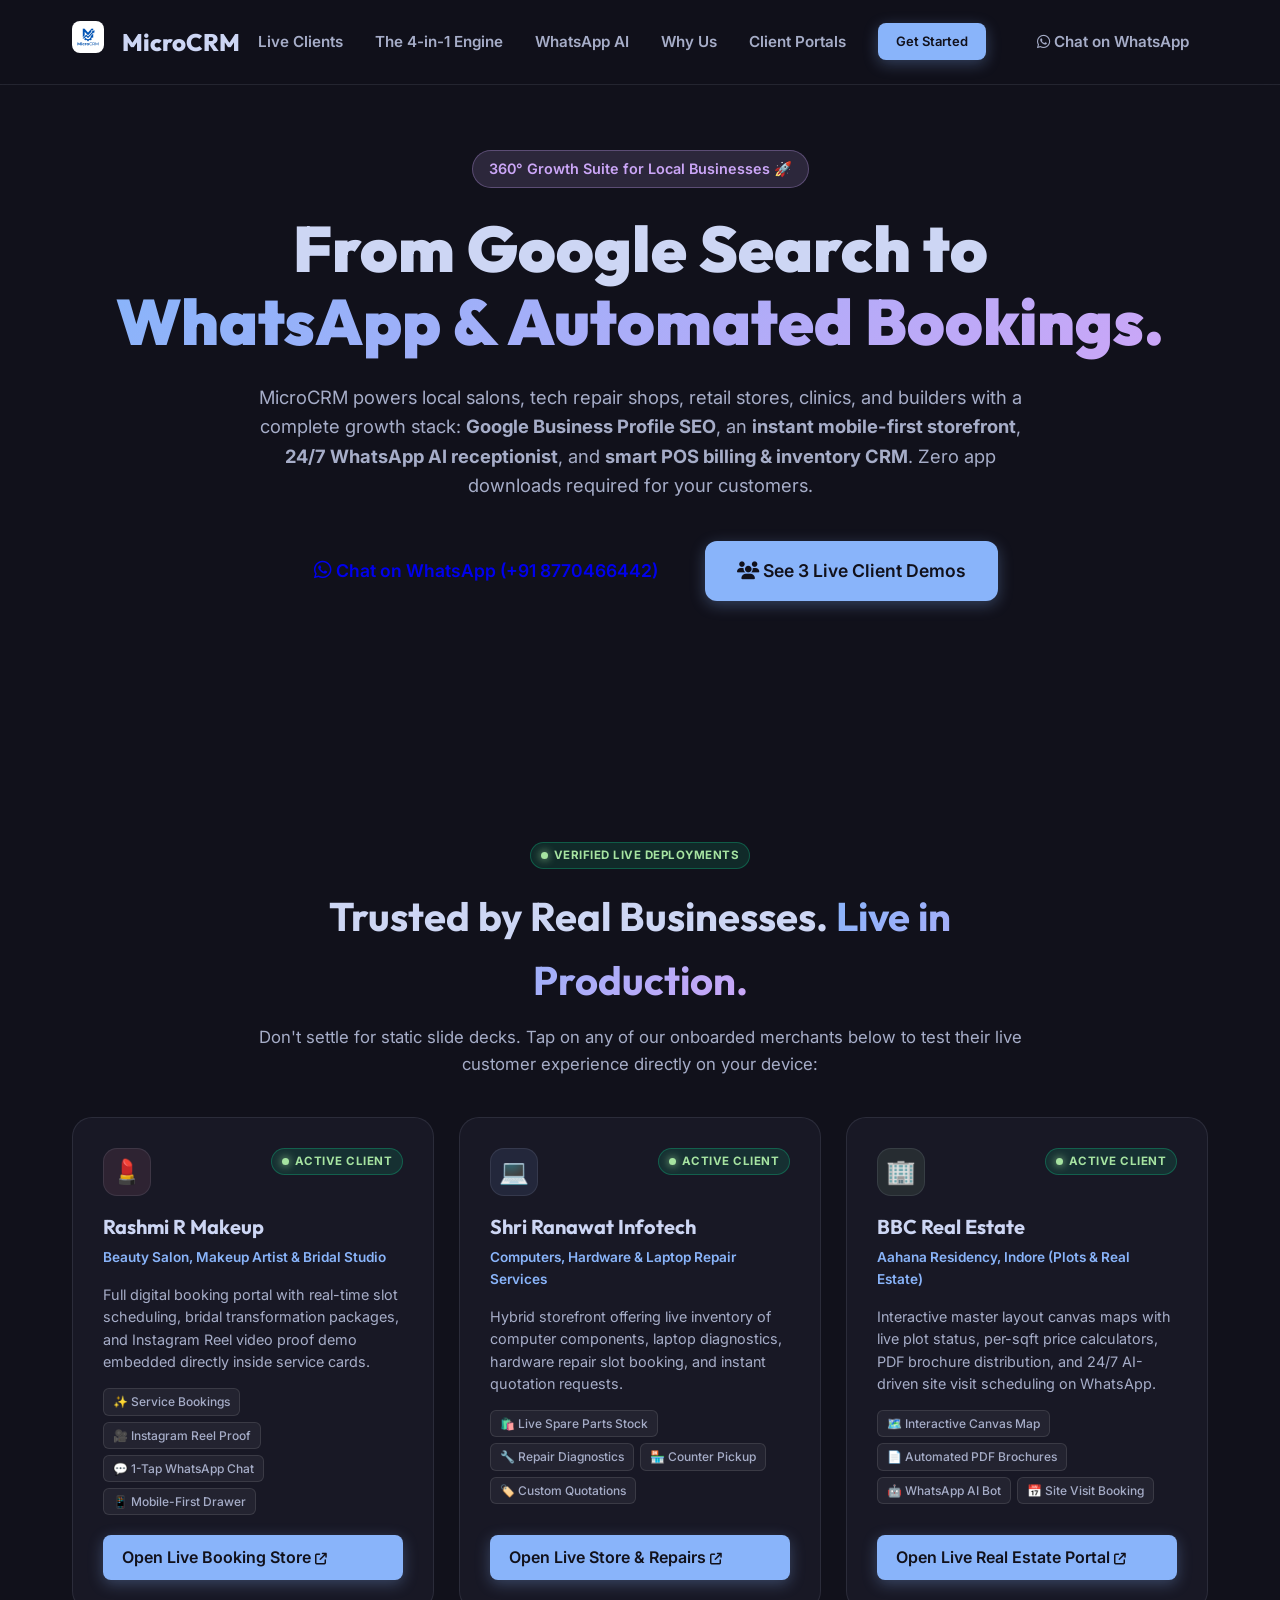
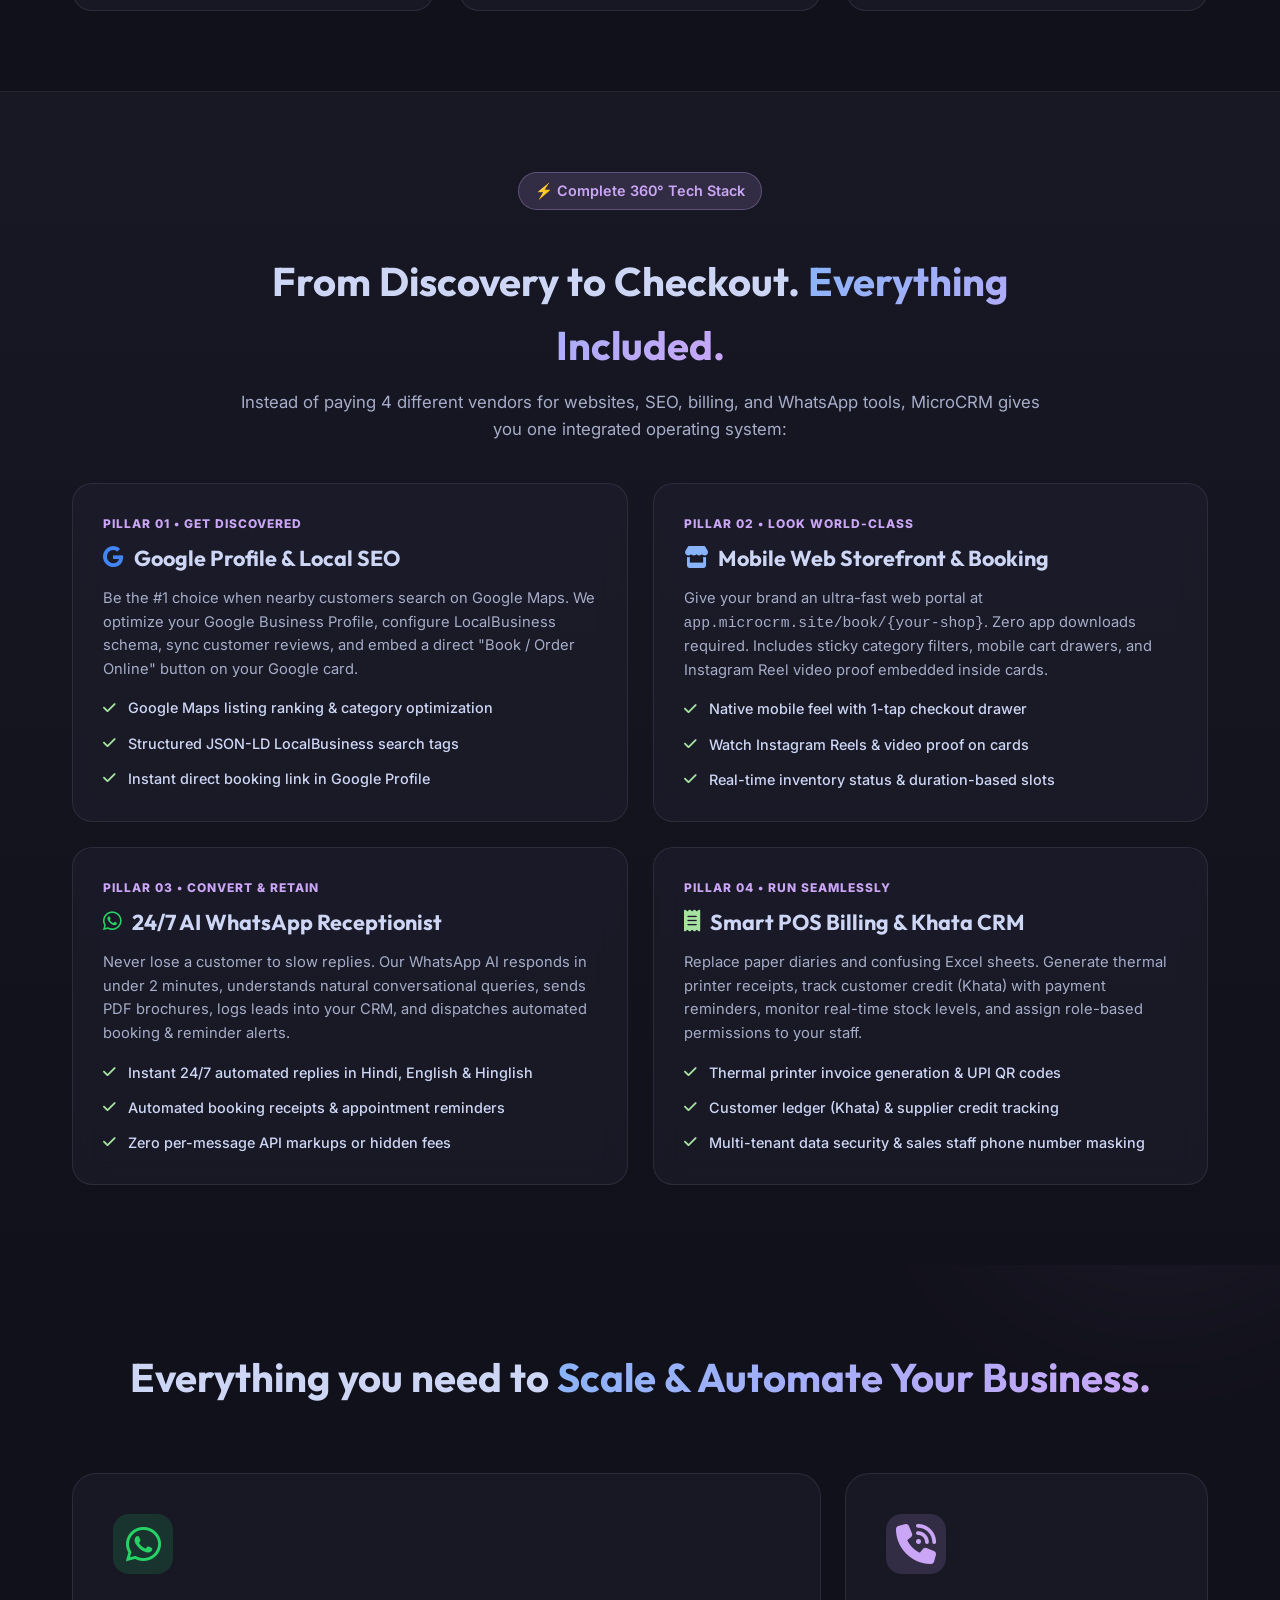
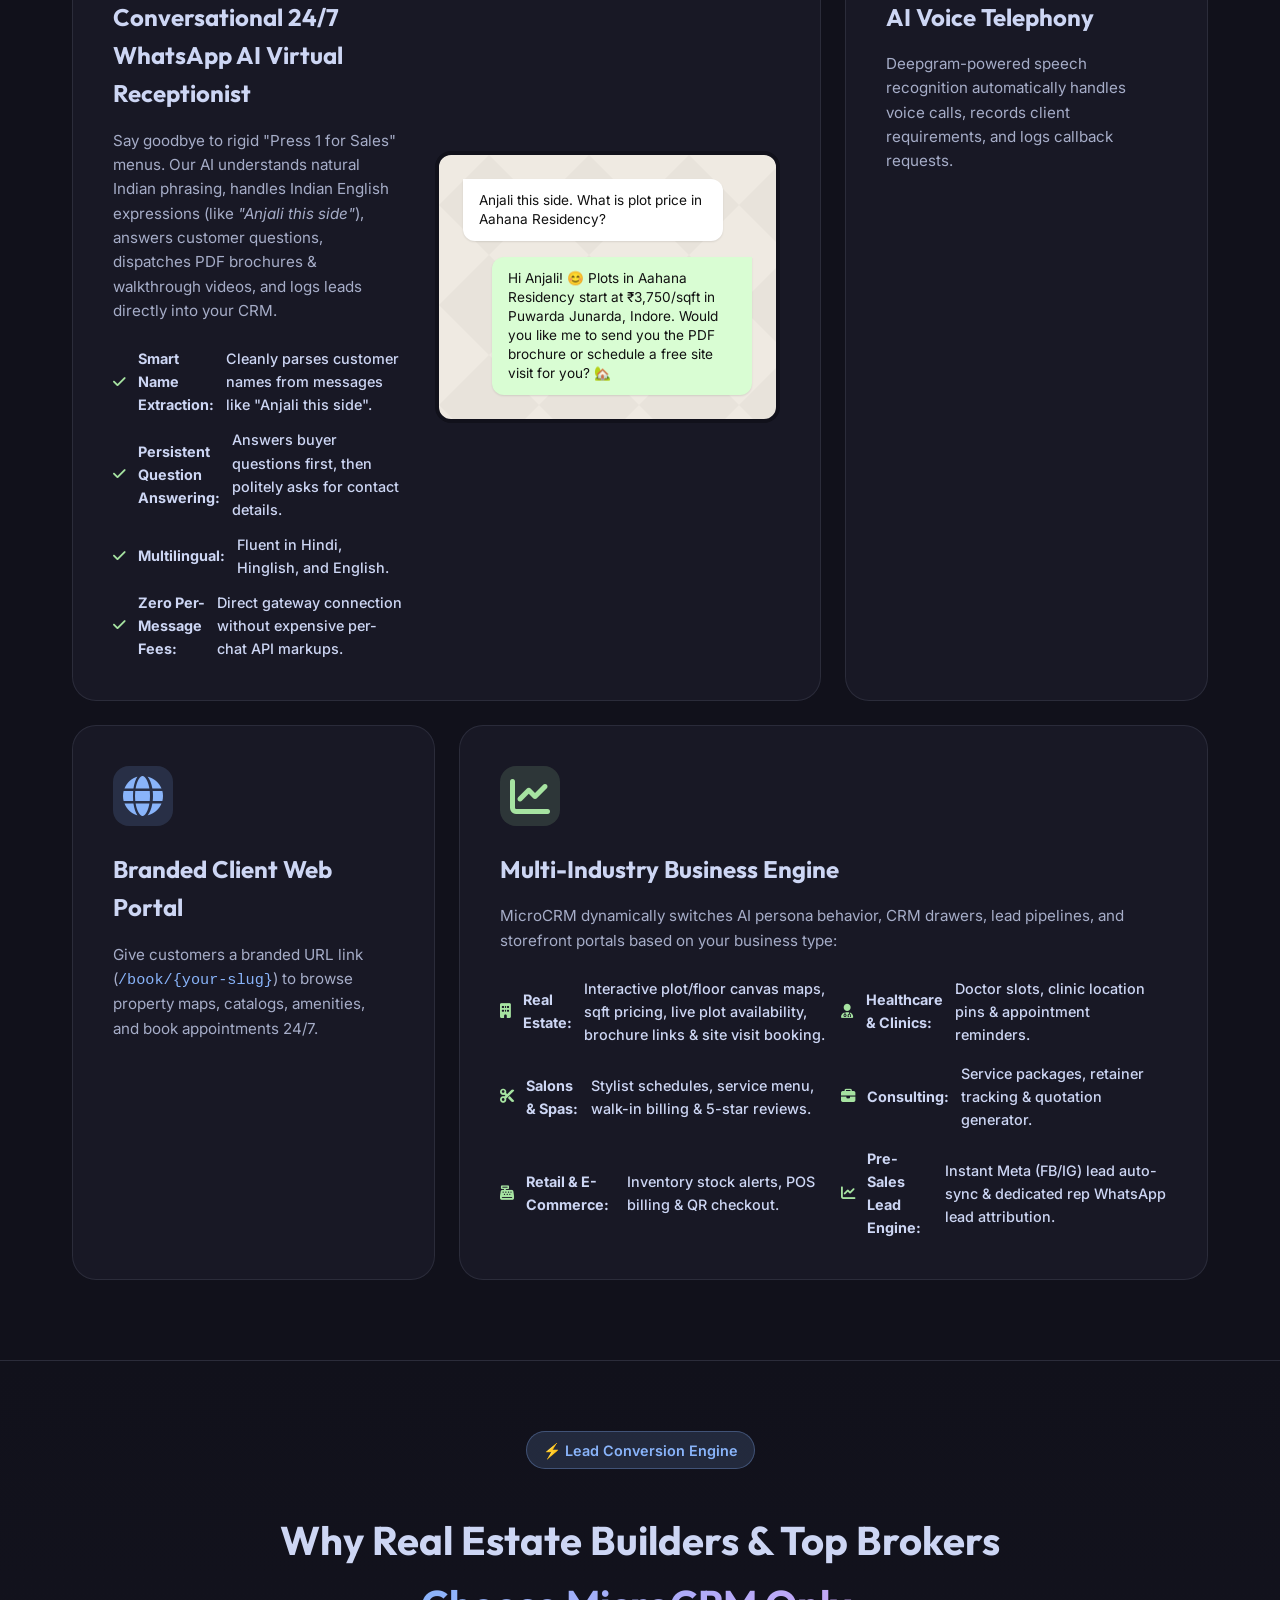
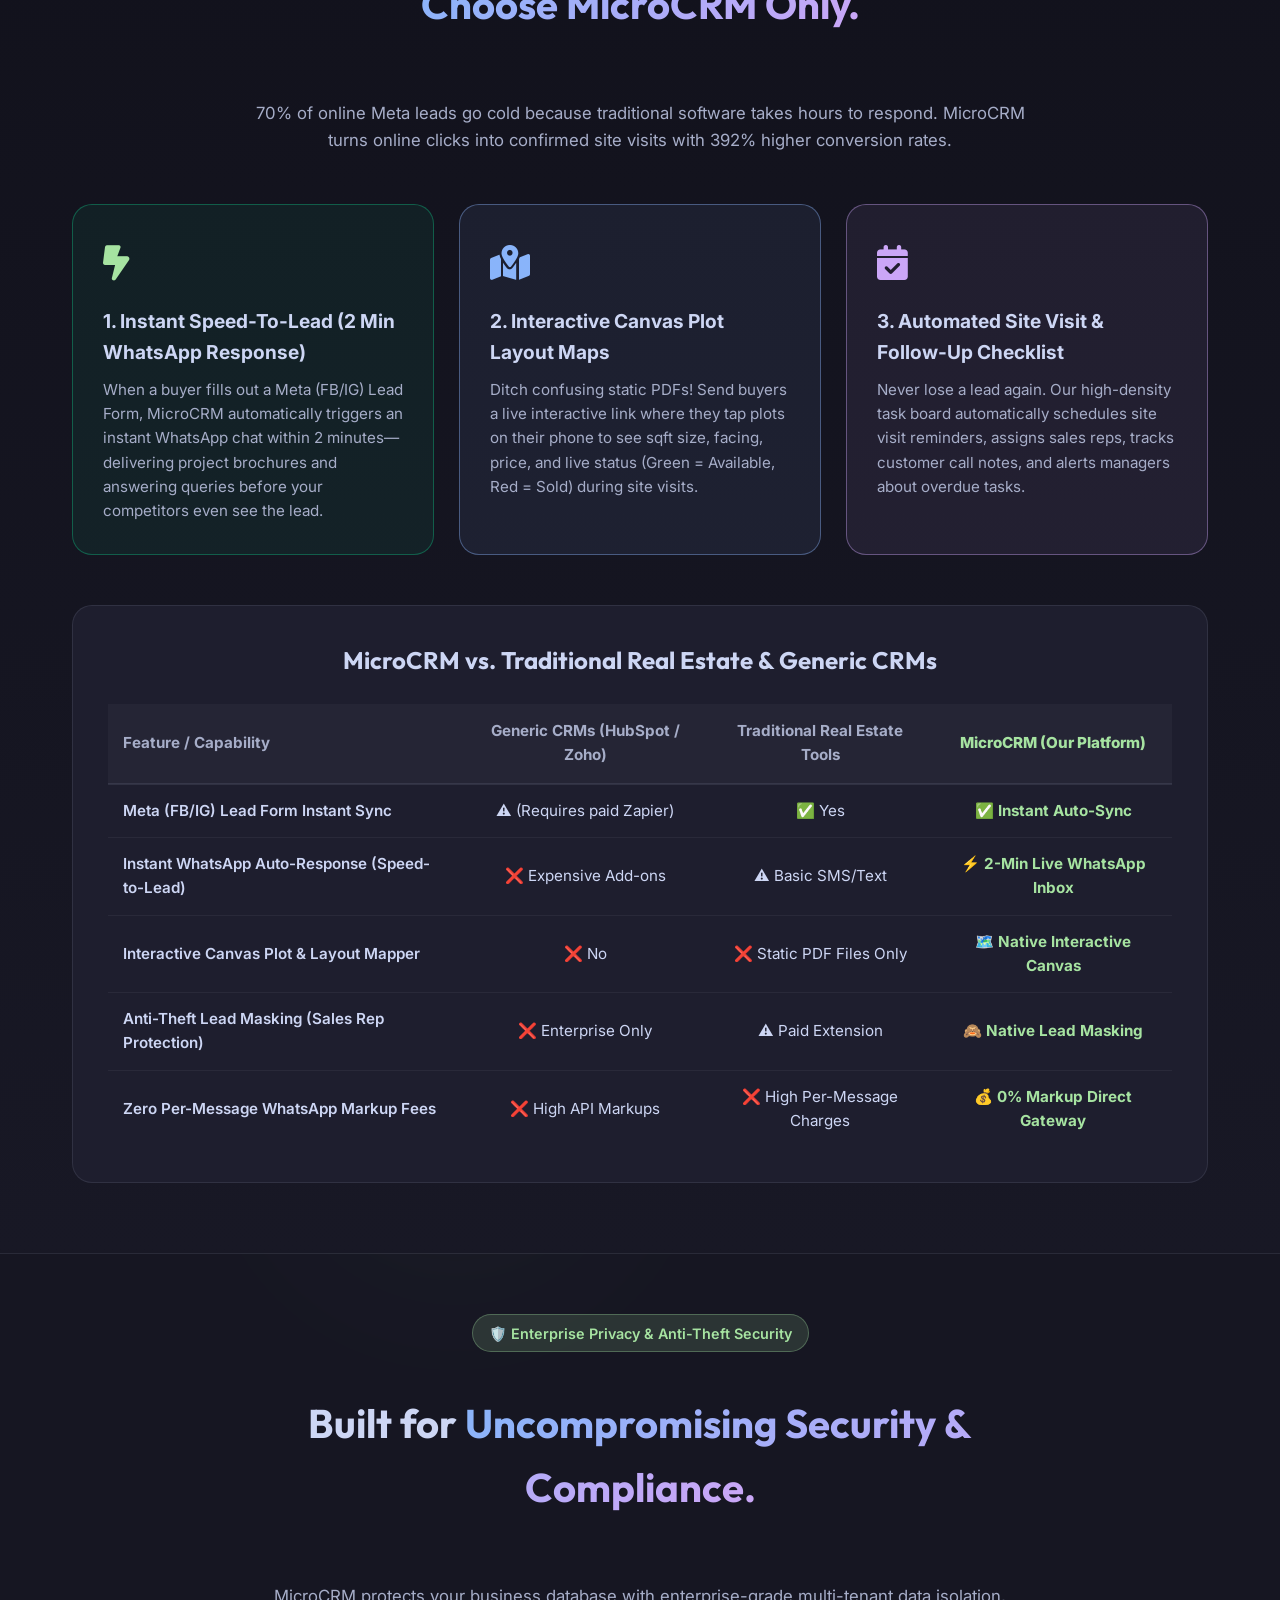
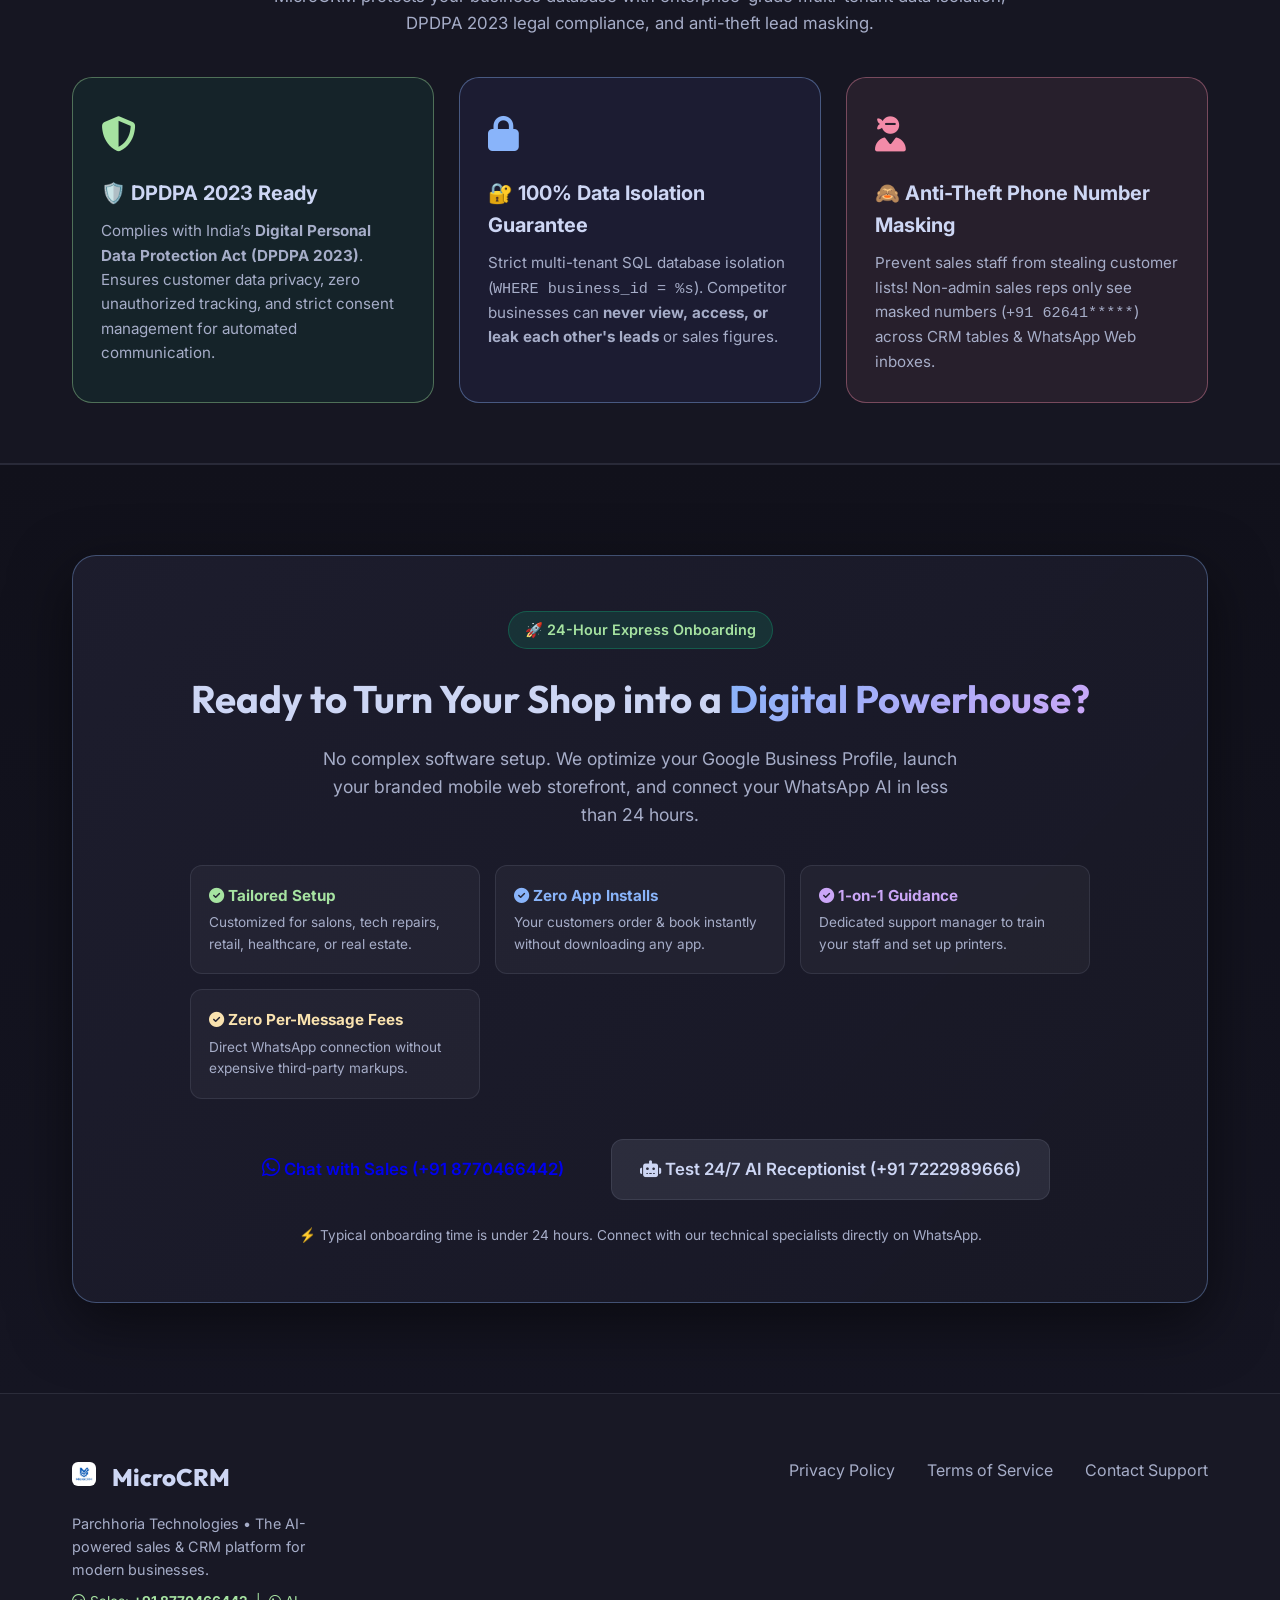
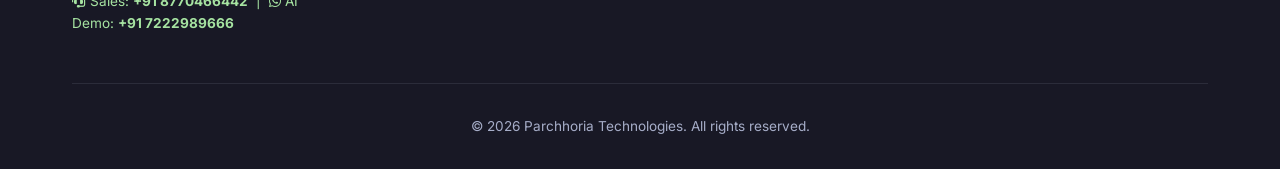
==== commit 29319fd7: "feat(marketing): feature 3 live client storefronts, 4-in-1 ecosystem, and custom growth consultation" ====
--- a/index.html
+++ b/index.html
@@ -3,117 +3,13 @@
 <head>
     <meta charset="UTF-8">
     <meta name="viewport" content="width=device-width, initial-scale=1.0">
-    <title>MicroCRM - 24/7 AI WhatsApp Sales & Multi-Tenant CRM Platform</title>
-    <meta name="description" content="MicroCRM is the AI-powered business platform equipped with WhatsApp AI virtual receptionists, smart lead management, and live client web portals.">
+    <title>MicroCRM - Google Profile, Web Storefront, WhatsApp AI & Business CRM</title>
+    <meta name="description" content="MicroCRM is the complete 360° growth engine for local businesses: Google Business Profile SEO, instant mobile storefront, 24/7 WhatsApp AI receptionist, and POS billing CRM.">
     <link rel="preconnect" href="https://fonts.googleapis.com">
     <link rel="preconnect" href="https://fonts.gstatic.com" crossorigin>
     <link href="https://fonts.googleapis.com/css2?family=Inter:wght@300;400;500;600;700;800&family=Outfit:wght@400;600;700;800;900&display=swap" rel="stylesheet">
     <link rel="stylesheet" href="style.css">
     <link rel="stylesheet" href="https://cdnjs.cloudflare.com/ajax/libs/font-awesome/6.4.0/css/all.min.css">
-    <style>
-        .demo-spotlight-banner {
-            background: linear-gradient(135deg, rgba(16, 185, 129, 0.15) 0%, rgba(99, 102, 241, 0.15) 100%);
-            border: 1px solid rgba(16, 185, 129, 0.3);
-            border-radius: 20px;
-            padding: 30px;
-            margin: 40px 0;
-            backdrop-filter: blur(12px);
-        }
-        .spotlight-header {
-            display: flex;
-            justify-content: space-between;
-            align-items: center;
-            flex-wrap: wrap;
-            gap: 15px;
-            margin-bottom: 20px;
-            padding-bottom: 15px;
-            border-bottom: 1px solid rgba(255, 255, 255, 0.1);
-        }
-        .spotlight-title {
-            font-family: 'Outfit', sans-serif;
-            font-size: 1.5rem;
-            font-weight: 700;
-            color: var(--text-main);
-            display: flex;
-            align-items: center;
-            gap: 10px;
-        }
-        .spotlight-grid {
-            display: grid;
-            grid-template-columns: repeat(auto-fit, minmax(280px, 1fr));
-            gap: 20px;
-        }
-        .spotlight-card {
-            background: rgba(30, 30, 46, 0.7);
-            border: 1px solid var(--border);
-            border-radius: 14px;
-            padding: 20px;
-        }
-        .spotlight-card h4 {
-            color: #a6e3a1;
-            font-size: 1rem;
-            margin-bottom: 8px;
-            display: flex;
-            align-items: center;
-            gap: 8px;
-        }
-        .btn-wa {
-            background: linear-gradient(135deg, #10b981 0%, #059669 100%) !important;
-            color: #fff !important;
-            box-shadow: 0 4px 15px rgba(16, 185, 129, 0.3);
-        }
-        .btn-wa:hover {
-            transform: translateY(-2px);
-            box-shadow: 0 6px 20px rgba(16, 185, 129, 0.4);
-        }
-        .pricing-section {
-            padding: 60px 0;
-        }
-        .pricing-grid {
-            display: grid;
-            grid-template-columns: repeat(auto-fit, minmax(280px, 1fr));
-            gap: 25px;
-            margin-top: 40px;
-        }
-        .pricing-card {
-            background: var(--bg-secondary);
-            border: 1px solid var(--border);
-            border-radius: 20px;
-            padding: 35px;
-            display: flex;
-            flex-direction: column;
-            justify-content: space-between;
-            position: relative;
-        }
-        .pricing-card.popular {
-            border: 2px solid var(--primary);
-            box-shadow: 0 10px 30px rgba(137, 180, 250, 0.15);
-        }
-        .badge-popular {
-            position: absolute;
-            top: -14px;
-            right: 20px;
-            background: var(--primary);
-            color: #11111b;
-            font-size: 11px;
-            font-weight: 800;
-            padding: 4px 12px;
-            border-radius: 12px;
-            text-transform: uppercase;
-        }
-        .price-tag {
-            font-family: 'Outfit', sans-serif;
-            font-size: 2.8rem;
-            font-weight: 800;
-            color: var(--text-main);
-            margin: 15px 0;
-        }
-        .price-tag span {
-            font-size: 1rem;
-            color: var(--text-muted);
-            font-weight: 400;
-        }
-    </style>
 </head>
 <body>
     <div class="blob blob-1"></div>
@@ -127,75 +23,203 @@
                 <span class="logo-text">MicroCRM</span>
             </div>
             <div class="nav-links">
+                <a href="#showcase">Live Clients</a>
+                <a href="#ecosystem">The 4-in-1 Engine</a>
                 <a href="#whatsapp">WhatsApp AI</a>
-                <a href="#demo">Live Client Demo</a>
-                <a href="#industries">Industries</a>
-                <a href="#pricing">Pricing</a>
-                <a href="portal-demo.html">Client Portal</a>
-                <a href="docs.html">Docs</a>
-                <a href="https://wa.me/917222989666" target="_blank" class="btn btn-wa"><i class="fa-brands fa-whatsapp"></i> Test Live AI Agent</a>
+                <a href="#why-choose-us">Why Us</a>
+                <a href="portal-demo.html">Client Portals</a>
+                <a href="#get-started" class="btn btn-primary" style="padding: 8px 18px; font-size: 13px;">Get Started</a>
+                <a href="https://wa.me/918770466442" target="_blank" class="btn btn-wa"><i class="fa-brands fa-whatsapp"></i> Chat on WhatsApp</a>
             </div>
         </div>
     </nav>
 
     <header class="hero">
         <div class="container hero-content">
-            <div class="hero-badge">24/7 AI WhatsApp Sales & CRM Engine 🚀</div>
+            <div class="hero-badge">360° Growth Suite for Local Businesses 🚀</div>
             <div class="hero-text-anim">
-                <h1 class="hero-title">Turn WhatsApp Inquiries into<br><span class="gradient-text">Automated Sales & Site Visits.</span></h1>
-            </div>
-            <p class="hero-subtitle">MicroCRM equips your business with an intelligent 24/7 AI Virtual Sales Receptionist. It automatically answers buyer queries, shares brochures & property walkthrough videos, extracts customer names, and schedules site visits directly inside WhatsApp.</p>
+                <h1 class="hero-title">From Google Search to<br><span class="gradient-text">WhatsApp & Automated Bookings.</span></h1>
+            </div>
+            <p class="hero-subtitle">MicroCRM powers local salons, tech repair shops, retail stores, clinics, and builders with a complete growth stack: <strong>Google Business Profile SEO</strong>, an <strong>instant mobile-first storefront</strong>, <strong>24/7 WhatsApp AI receptionist</strong>, and <strong>smart POS billing & inventory CRM</strong>. Zero app downloads required for your customers.</p>
             
             <div class="hero-actions" style="gap: 15px;">
-                <a href="https://wa.me/917222989666" target="_blank" class="btn btn-wa btn-large">
-                    <i class="fa-brands fa-whatsapp" style="font-size: 20px;"></i> Test Live AI Agent (+91 7222989666)
+                <a href="https://wa.me/918770466442?text=Hi%20MicroCRM%20team%2C%20I%20want%20to%20set%20up%20Google%20Business%2C%20an%20online%20storefront%2C%20and%20WhatsApp%20CRM%20for%20my%20business." target="_blank" class="btn btn-wa btn-large">
+                    <i class="fa-brands fa-whatsapp" style="font-size: 20px;"></i> Chat on WhatsApp (+91 8770466442)
                 </a>
-                <a href="https://app.microcrm.site/book/bbc" target="_blank" class="btn btn-primary btn-large">
-                    <i class="fa-solid fa-store"></i> View Live Client Portal (BBC Real Estate)
+                <a href="#showcase" class="btn btn-primary btn-large">
+                    <i class="fa-solid fa-users"></i> See 3 Live Client Demos
                 </a>
             </div>
-            
-            <!-- Live Client Case Study Banner -->
-            <div id="demo" class="demo-spotlight-banner">
-                <div class="spotlight-header">
-                    <div class="spotlight-title">
-                        <i class="fa-solid fa-circle-check" style="color: #a6e3a1;"></i>
-                        Active Client Case Study & Live AI Agent Demo
-                    </div>
-                    <a href="https://app.microcrm.site/book/bbc" target="_blank" class="btn btn-primary" style="font-size: 13px;">
-                        <i class="fa-solid fa-arrow-up-right-from-square"></i> Open Live Customer Portal
+        </div>
+    </header>
+
+    <!-- Live Client Showcase (3 Production Clients) -->
+    <section id="showcase" class="showcase-section">
+        <div class="container">
+            <div style="text-align: center; max-width: 800px; margin: 0 auto;">
+                <div class="showcase-badge-live">
+                    <span class="pulse-dot"></span>
+                    Verified Live Deployments
+                </div>
+                <h2 class="section-title" style="margin-top: 15px; margin-bottom: 12px;">
+                    Trusted by Real Businesses. <span class="gradient-text">Live in Production.</span>
+                </h2>
+                <p style="color: var(--text-muted); font-size: 1.05rem;">
+                    Don't settle for static slide decks. Tap on any of our onboarded merchants below to test their live customer experience directly on your device:
+                </p>
+            </div>
+
+            <div class="showcase-grid">
+                <!-- Client 1: Rashmi R Makeup -->
+                <div class="showcase-card">
+                    <div>
+                        <div class="showcase-client-header">
+                            <div class="showcase-avatar" style="color: #f38ba8; background: rgba(243, 139, 168, 0.1);">
+                                💄
+                            </div>
+                            <span class="showcase-badge-live"><span class="pulse-dot"></span> Active Client</span>
+                        </div>
+                        <h3 class="showcase-title">Rashmi R Makeup</h3>
+                        <div class="showcase-category">Beauty Salon, Makeup Artist & Bridal Studio</div>
+                        <p class="showcase-desc">
+                            Full digital booking portal with real-time slot scheduling, bridal transformation packages, and Instagram Reel video proof demo embedded directly inside service cards.
+                        </p>
+                        <div class="showcase-tags">
+                            <span class="showcase-tag">✨ Service Bookings</span>
+                            <span class="showcase-tag">🎥 Instagram Reel Proof</span>
+                            <span class="showcase-tag">💬 1-Tap WhatsApp Chat</span>
+                            <span class="showcase-tag">📱 Mobile-First Drawer</span>
+                        </div>
+                    </div>
+                    <a href="https://app.microcrm.site/book/rashmi-r-makeup" target="_blank" class="btn btn-primary" style="justify-content: center; gap: 8px;">
+                        <span>Open Live Booking Store</span>
+                        <i class="fa-solid fa-arrow-up-right-from-square" style="font-size: 12px;"></i>
                     </a>
                 </div>
 
-                <div class="spotlight-grid">
-                    <div class="spotlight-card">
-                        <h4><i class="fa-solid fa-building"></i> Client Business</h4>
-                        <p style="font-weight: 600; color: #fff; font-size: 15px;">BBC Real Estate</p>
-                        <p style="font-size: 13px; color: var(--text-muted); margin-top: 4px;">
-                            Project: <strong>Aahana Residency</strong> (Puwarda Junarda, Indore)<br>
-                            Base Price: ₹3,750 / sqft | Type: Residential Plots
+                <!-- Client 2: Shri Ranawat Infotech -->
+                <div class="showcase-card">
+                    <div>
+                        <div class="showcase-client-header">
+                            <div class="showcase-avatar" style="color: #89b4fa; background: rgba(137, 180, 250, 0.1);">
+                                💻
+                            </div>
+                            <span class="showcase-badge-live"><span class="pulse-dot"></span> Active Client</span>
+                        </div>
+                        <h3 class="showcase-title">Shri Ranawat Infotech</h3>
+                        <div class="showcase-category">Computers, Hardware & Laptop Repair Services</div>
+                        <p class="showcase-desc">
+                            Hybrid storefront offering live inventory of computer components, laptop diagnostics, hardware repair slot booking, and instant quotation requests.
                         </p>
-                    </div>
-
-                    <div class="spotlight-card">
-                        <h4><i class="fa-brands fa-whatsapp"></i> WhatsApp AI Agent Number</h4>
-                        <p style="font-weight: 700; color: #a6e3a1; font-size: 17px;">+91 7222989666</p>
-                        <p style="font-size: 13px; color: var(--text-muted); margin-top: 4px;">
-                            Message <em>"Hi"</em> or <em>"Anjali this side"</em> to test auto lead creation, walkthrough videos, PDF brochure sending, and site visit booking!
+                        <div class="showcase-tags">
+                            <span class="showcase-tag">🛍️ Live Spare Parts Stock</span>
+                            <span class="showcase-tag">🔧 Repair Diagnostics</span>
+                            <span class="showcase-tag">🏪 Counter Pickup</span>
+                            <span class="showcase-tag">🏷️ Custom Quotations</span>
+                        </div>
+                    </div>
+                    <a href="https://app.microcrm.site/book/shri-ranawat-infotech" target="_blank" class="btn btn-primary" style="justify-content: center; gap: 8px;">
+                        <span>Open Live Store & Repairs</span>
+                        <i class="fa-solid fa-arrow-up-right-from-square" style="font-size: 12px;"></i>
+                    </a>
+                </div>
+
+                <!-- Client 3: BBC Real Estate -->
+                <div class="showcase-card">
+                    <div>
+                        <div class="showcase-client-header">
+                            <div class="showcase-avatar" style="color: #a6e3a1; background: rgba(166, 227, 161, 0.1);">
+                                🏢
+                            </div>
+                            <span class="showcase-badge-live"><span class="pulse-dot"></span> Active Client</span>
+                        </div>
+                        <h3 class="showcase-title">BBC Real Estate</h3>
+                        <div class="showcase-category">Aahana Residency, Indore (Plots & Real Estate)</div>
+                        <p class="showcase-desc">
+                            Interactive master layout canvas maps with live plot status, per-sqft price calculators, PDF brochure distribution, and 24/7 AI-driven site visit scheduling on WhatsApp.
                         </p>
-                    </div>
-
-                    <div class="spotlight-card">
-                        <h4><i class="fa-solid fa-globe"></i> Customer Web Storefront</h4>
-                        <p style="font-size: 13px; color: var(--text-muted);">
-                            Every business gets a branded online portal link (<code style="color: var(--primary);">/book/bbc</code>) with interactive layout maps, plot availability, brochures, and tour booking.
-                        </p>
-                    </div>
-                </div>
-            </div>
-
-        </div>
-    </header>
+                        <div class="showcase-tags">
+                            <span class="showcase-tag">🗺️ Interactive Canvas Map</span>
+                            <span class="showcase-tag">📄 Automated PDF Brochures</span>
+                            <span class="showcase-tag">🤖 WhatsApp AI Bot</span>
+                            <span class="showcase-tag">📅 Site Visit Booking</span>
+                        </div>
+                    </div>
+                    <a href="https://app.microcrm.site/book/bbc" target="_blank" class="btn btn-primary" style="justify-content: center; gap: 8px;">
+                        <span>Open Live Real Estate Portal</span>
+                        <i class="fa-solid fa-arrow-up-right-from-square" style="font-size: 12px;"></i>
+                    </a>
+                </div>
+            </div>
+        </div>
+    </section>
+
+    <!-- 4-in-1 Ecosystem Section -->
+    <section id="ecosystem" class="ecosystem-section">
+        <div class="container">
+            <div style="text-align: center; max-width: 800px; margin: 0 auto;">
+                <div class="hero-badge" style="background: rgba(203, 166, 247, 0.15); color: var(--accent); border: 1px solid rgba(203, 166, 247, 0.3);">
+                    ⚡ Complete 360° Tech Stack
+                </div>
+                <h2 class="section-title" style="margin-top: 15px; margin-bottom: 12px;">
+                    From Discovery to Checkout. <span class="gradient-text">Everything Included.</span>
+                </h2>
+                <p style="color: var(--text-muted); font-size: 1.05rem;">
+                    Instead of paying 4 different vendors for websites, SEO, billing, and WhatsApp tools, MicroCRM gives you one integrated operating system:
+                </p>
+            </div>
+
+            <div class="ecosystem-grid">
+                <!-- Pillar 1 -->
+                <div class="ecosystem-card">
+                    <span class="ecosystem-step">Pillar 01 • Get Discovered</span>
+                    <h3><i class="fa-brands fa-google" style="color: #4285F4;"></i> Google Profile & Local SEO</h3>
+                    <p>Be the #1 choice when nearby customers search on Google Maps. We optimize your Google Business Profile, configure LocalBusiness schema, sync customer reviews, and embed a direct "Book / Order Online" button on your Google card.</p>
+                    <ul class="feature-list">
+                        <li><i class="fa-solid fa-check"></i> Google Maps listing ranking & category optimization</li>
+                        <li><i class="fa-solid fa-check"></i> Structured JSON-LD LocalBusiness search tags</li>
+                        <li><i class="fa-solid fa-check"></i> Instant direct booking link in Google Profile</li>
+                    </ul>
+                </div>
+
+                <!-- Pillar 2 -->
+                <div class="ecosystem-card">
+                    <span class="ecosystem-step">Pillar 02 • Look World-Class</span>
+                    <h3><i class="fa-solid fa-store" style="color: #89b4fa;"></i> Mobile Web Storefront & Booking</h3>
+                    <p>Give your brand an ultra-fast web portal at <code>app.microcrm.site/book/{your-shop}</code>. Zero app downloads required. Includes sticky category filters, mobile cart drawers, and Instagram Reel video proof embedded inside cards.</p>
+                    <ul class="feature-list">
+                        <li><i class="fa-solid fa-check"></i> Native mobile feel with 1-tap checkout drawer</li>
+                        <li><i class="fa-solid fa-check"></i> Watch Instagram Reels & video proof on cards</li>
+                        <li><i class="fa-solid fa-check"></i> Real-time inventory status & duration-based slots</li>
+                    </ul>
+                </div>
+
+                <!-- Pillar 3 -->
+                <div class="ecosystem-card">
+                    <span class="ecosystem-step">Pillar 03 • Convert & Retain</span>
+                    <h3><i class="fa-brands fa-whatsapp" style="color: #25D366;"></i> 24/7 AI WhatsApp Receptionist</h3>
+                    <p>Never lose a customer to slow replies. Our WhatsApp AI responds in under 2 minutes, understands natural conversational queries, sends PDF brochures, logs leads into your CRM, and dispatches automated booking & reminder alerts.</p>
+                    <ul class="feature-list">
+                        <li><i class="fa-solid fa-check"></i> Instant 24/7 automated replies in Hindi, English & Hinglish</li>
+                        <li><i class="fa-solid fa-check"></i> Automated booking receipts & appointment reminders</li>
+                        <li><i class="fa-solid fa-check"></i> Zero per-message API markups or hidden fees</li>
+                    </ul>
+                </div>
+
+                <!-- Pillar 4 -->
+                <div class="ecosystem-card">
+                    <span class="ecosystem-step">Pillar 04 • Run Seamlessly</span>
+                    <h3><i class="fa-solid fa-receipt" style="color: #a6e3a1;"></i> Smart POS Billing & Khata CRM</h3>
+                    <p>Replace paper diaries and confusing Excel sheets. Generate thermal printer receipts, track customer credit (Khata) with payment reminders, monitor real-time stock levels, and assign role-based permissions to your staff.</p>
+                    <ul class="feature-list">
+                        <li><i class="fa-solid fa-check"></i> Thermal printer invoice generation & UPI QR codes</li>
+                        <li><i class="fa-solid fa-check"></i> Customer ledger (Khata) & supplier credit tracking</li>
+                        <li><i class="fa-solid fa-check"></i> Multi-tenant data security & sales staff phone number masking</li>
+                    </ul>
+                </div>
+            </div>
+        </div>
+    </section>
 
     <!-- Bento Grid / Features -->
     <section id="bento" class="bento-section">
@@ -382,62 +406,59 @@
         </div>
     </section>
 
-    <!-- Pricing Section -->
-    <section id="pricing" class="pricing-section">
-        <div class="container">
-            <h2 class="section-title">Transparent <span class="gradient-text">SaaS Pricing.</span></h2>
-            <p style="text-align: center; color: var(--text-muted); max-width: 600px; margin: 0 auto;">No hidden monthly fees. Zero per-message WhatsApp API markups.</p>
-            
-            <div class="pricing-grid">
-                <!-- Starter -->
-                <div class="pricing-card">
-                    <div>
-                        <h3>Starter Plan</h3>
-                        <p style="color: var(--text-muted); font-size: 0.9rem; margin-top: 5px;">Perfect for solo brokers & individual practitioners.</p>
-                        <div class="price-tag">₹1,999 <span>/ month</span></div>
-                        <ul class="feature-list" style="margin-top: 20px;">
-                            <li><i class="fa-solid fa-check"></i> 1 Business Profile</li>
-                            <li><i class="fa-solid fa-check"></i> 24/7 AI Virtual Receptionist</li>
-                            <li><i class="fa-solid fa-check"></i> Branded Client Web Portal Link</li>
-                            <li><i class="fa-solid fa-check"></i> Up to 500 Leads / Month</li>
-                        </ul>
-                    </div>
-                    <a href="https://wa.me/918770466442?text=Hi!%20I%20want%20to%20get%20started%20with%20the%20MicroCRM%20Starter%20Plan." target="_blank" class="btn btn-secondary" style="margin-top: 25px; text-align: center; justify-content: center;">Get Started</a>
-                </div>
-
-                <!-- Pro Growth -->
-                <div class="pricing-card popular">
-                    <div class="badge-popular">Most Popular</div>
-                    <div>
-                        <h3>Pro Growth Plan</h3>
-                        <p style="color: var(--text-muted); font-size: 0.9rem; margin-top: 5px;">Ideal for real estate agencies, clinics & growing teams.</p>
-                        <div class="price-tag" style="color: var(--primary);">₹4,999 <span>/ month</span></div>
-                        <ul class="feature-list" style="margin-top: 20px;">
-                            <li><i class="fa-solid fa-check"></i> <strong>Everything in Starter, plus:</strong></li>
-                            <li><i class="fa-solid fa-check"></i> Multi-User Sales Rep Accounts</li>
-                            <li><i class="fa-solid fa-check"></i> Dedicated Rep WhatsApp Lead Attribution</li>
-                            <li><i class="fa-solid fa-check"></i> Unlimited Leads & WhatsApp Chats</li>
-                            <li><i class="fa-solid fa-check"></i> PDF Brochure & Video Dispatch</li>
-                        </ul>
-                    </div>
-                    <a href="https://wa.me/918770466442?text=Hi!%20I%20want%20to%20subscribe%20to%20the%20MicroCRM%20Pro%20Growth%20Plan." target="_blank" class="btn btn-primary" style="margin-top: 25px; text-align: center; justify-content: center;">Start 14-Day Free Trial</a>
-                </div>
-
-                <!-- Enterprise -->
-                <div class="pricing-card">
-                    <div>
-                        <h3>Enterprise Plan</h3>
-                        <p style="color: var(--text-muted); font-size: 0.9rem; margin-top: 5px;">For large developers & multi-location franchises.</p>
-                        <div class="price-tag">₹9,999 <span>/ month</span></div>
-                        <ul class="feature-list" style="margin-top: 20px;">
-                            <li><i class="fa-solid fa-check"></i> Multi-Location & Multi-Project Catalog</li>
-                            <li><i class="fa-solid fa-check"></i> Meta (FB/IG) Lead Ads Custom Sync</li>
-                            <li><i class="fa-solid fa-check"></i> Custom AI Voice Telephony</li>
-                            <li><i class="fa-solid fa-check"></i> Dedicated Account Manager</li>
-                        </ul>
-                    </div>
-                    <a href="https://wa.me/918770466442?text=Hi!%20I%20want%20to%20discuss%20an%20Enterprise%20Plan%20for%20my%20company." target="_blank" class="btn btn-secondary" style="margin-top: 25px; text-align: center; justify-content: center;">Contact Sales</a>
-                </div>
+    <!-- Consultation & Onboarding Section (Replacing Pricing Table) -->
+    <section id="get-started" class="cta-growth-section">
+        <div class="container">
+            <div class="cta-growth-box">
+                <div class="hero-badge" style="background: rgba(16, 185, 129, 0.15); color: #a6e3a1; border: 1px solid rgba(16, 185, 129, 0.3); margin-bottom: 20px;">
+                    🚀 24-Hour Express Onboarding
+                </div>
+                <h2 style="font-family: 'Outfit', sans-serif; font-size: 2.4rem; color: var(--text-main); margin-bottom: 15px;">
+                    Ready to Turn Your Shop into a <span class="gradient-text">Digital Powerhouse?</span>
+                </h2>
+                <p style="color: var(--text-muted); font-size: 1.1rem; max-width: 650px; margin: 0 auto 35px; line-height: 1.6;">
+                    No complex software setup. We optimize your Google Business Profile, launch your branded mobile web storefront, and connect your WhatsApp AI in less than 24 hours.
+                </p>
+
+                <!-- Value Highlights Grid -->
+                <div style="display: grid; grid-template-columns: repeat(auto-fit, minmax(220px, 1fr)); gap: 15px; max-width: 900px; margin: 0 auto 40px; text-align: left;">
+                    <div style="background: rgba(255, 255, 255, 0.04); border: 1px solid var(--border); border-radius: 12px; padding: 18px;">
+                        <div style="color: #a6e3a1; font-weight: 700; margin-bottom: 4px; font-size: 0.95rem;"><i class="fa-solid fa-circle-check"></i> Tailored Setup</div>
+                        <div style="color: var(--text-muted); font-size: 0.85rem;">Customized for salons, tech repairs, retail, healthcare, or real estate.</div>
+                    </div>
+                    <div style="background: rgba(255, 255, 255, 0.04); border: 1px solid var(--border); border-radius: 12px; padding: 18px;">
+                        <div style="color: var(--primary); font-weight: 700; margin-bottom: 4px; font-size: 0.95rem;"><i class="fa-solid fa-circle-check"></i> Zero App Installs</div>
+                        <div style="color: var(--text-muted); font-size: 0.85rem;">Your customers order & book instantly without downloading any app.</div>
+                    </div>
+                    <div style="background: rgba(255, 255, 255, 0.04); border: 1px solid var(--border); border-radius: 12px; padding: 18px;">
+                        <div style="color: var(--accent); font-weight: 700; margin-bottom: 4px; font-size: 0.95rem;"><i class="fa-solid fa-circle-check"></i> 1-on-1 Guidance</div>
+                        <div style="color: var(--text-muted); font-size: 0.85rem;">Dedicated support manager to train your staff and set up printers.</div>
+                    </div>
+                    <div style="background: rgba(255, 255, 255, 0.04); border: 1px solid var(--border); border-radius: 12px; padding: 18px;">
+                        <div style="color: #f9e2af; font-weight: 700; margin-bottom: 4px; font-size: 0.95rem;"><i class="fa-solid fa-circle-check"></i> Zero Per-Message Fees</div>
+                        <div style="color: var(--text-muted); font-size: 0.85rem;">Direct WhatsApp connection without expensive third-party markups.</div>
+                    </div>
+                </div>
+
+                <!-- Action Buttons -->
+                <div style="display: flex; justify-content: center; align-items: center; gap: 15px; flex-wrap: wrap;">
+                    <a href="https://wa.me/918770466442?text=Hi%20MicroCRM%20team%2C%20I%20want%20to%20digitize%20my%20business%20with%20Google%20Profile%2C%20Online%20Storefront%2C%20and%20WhatsApp%20CRM.%20Please%20schedule%20a%20walkthrough." 
+                       target="_blank" 
+                       class="btn btn-wa btn-large"
+                       style="padding: 16px 32px; font-size: 1.05rem;">
+                        <i class="fa-brands fa-whatsapp" style="font-size: 1.3rem;"></i> Chat with Sales (+91 8770466442)
+                    </a>
+                    <a href="https://wa.me/917222989666?text=Hi" 
+                       target="_blank" 
+                       class="btn btn-secondary btn-large"
+                       style="padding: 16px 28px; font-size: 1.05rem; border: 1px solid var(--border);">
+                        <i class="fa-solid fa-robot"></i> Test 24/7 AI Receptionist (+91 7222989666)
+                    </a>
+                </div>
+
+                <p style="color: var(--text-muted); font-size: 0.85rem; margin-top: 25px;">
+                    ⚡ Typical onboarding time is under 24 hours. Connect with our technical specialists directly on WhatsApp.
+                </p>
             </div>
         </div>
     </section>
--- a/style.css
+++ b/style.css
@@ -201,18 +201,194 @@
 .footer-links a:hover { color: var(--primary); }
 .copyright { text-align: center; color: var(--text-muted); font-size: 0.85rem; border-top: 1px solid var(--border); padding-top: 2rem; }
 
+/* Live Client Showcase */
+.showcase-section {
+    padding: 80px 0;
+    position: relative;
+}
+.showcase-grid {
+    display: grid;
+    grid-template-columns: repeat(3, 1fr);
+    gap: 25px;
+    margin-top: 40px;
+}
+.showcase-card {
+    background: var(--bg-secondary);
+    border: 1px solid var(--border);
+    border-radius: 20px;
+    padding: 30px;
+    display: flex;
+    flex-direction: column;
+    justify-content: space-between;
+    transition: transform 0.3s ease, border-color 0.3s ease, box-shadow 0.3s ease;
+    position: relative;
+    overflow: hidden;
+}
+.showcase-card:hover {
+    transform: translateY(-6px);
+    border-color: rgba(137, 180, 250, 0.4);
+    box-shadow: 0 15px 35px rgba(0, 0, 0, 0.4);
+}
+.showcase-badge-live {
+    display: inline-flex;
+    align-items: center;
+    gap: 6px;
+    background: rgba(16, 185, 129, 0.15);
+    color: #a6e3a1;
+    border: 1px solid rgba(16, 185, 129, 0.35);
+    padding: 3px 10px;
+    border-radius: 20px;
+    font-size: 0.72rem;
+    font-weight: 700;
+    text-transform: uppercase;
+    letter-spacing: 0.5px;
+}
+.showcase-badge-live .pulse-dot {
+    width: 7px;
+    height: 7px;
+    background: #a6e3a1;
+    border-radius: 50%;
+    box-shadow: 0 0 8px #a6e3a1;
+    animation: pulseLive 1.5s infinite;
+}
+@keyframes pulseLive {
+    0%, 100% { opacity: 1; transform: scale(1); }
+    50% { opacity: 0.4; transform: scale(1.2); }
+}
+.showcase-client-header {
+    display: flex;
+    justify-content: space-between;
+    align-items: flex-start;
+    gap: 15px;
+    margin-bottom: 15px;
+}
+.showcase-avatar {
+    width: 48px;
+    height: 48px;
+    border-radius: 14px;
+    display: flex;
+    align-items: center;
+    justify-content: center;
+    font-size: 1.5rem;
+    background: var(--bg-tertiary);
+    border: 1px solid var(--border);
+    flex-shrink: 0;
+}
+.showcase-title {
+    font-family: 'Outfit', sans-serif;
+    font-size: 1.25rem;
+    font-weight: 700;
+    color: var(--text-main);
+    margin-bottom: 4px;
+}
+.showcase-category {
+    font-size: 0.85rem;
+    color: var(--primary);
+    font-weight: 600;
+}
+.showcase-desc {
+    color: var(--text-muted);
+    font-size: 0.9rem;
+    line-height: 1.55;
+    margin: 15px 0;
+}
+.showcase-tags {
+    display: flex;
+    flex-wrap: wrap;
+    gap: 6px;
+    margin-bottom: 20px;
+}
+.showcase-tag {
+    font-size: 0.75rem;
+    background: rgba(255, 255, 255, 0.05);
+    border: 1px solid rgba(255, 255, 255, 0.1);
+    color: var(--text-muted);
+    padding: 3px 9px;
+    border-radius: 6px;
+    font-weight: 500;
+}
+
+/* 4-Pillar Ecosystem Grid */
+.ecosystem-section {
+    padding: 80px 0;
+    background: linear-gradient(180deg, var(--bg-secondary) 0%, var(--bg-main) 100%);
+    border-top: 1px solid var(--border);
+}
+.ecosystem-grid {
+    display: grid;
+    grid-template-columns: repeat(2, 1fr);
+    gap: 25px;
+    margin-top: 40px;
+}
+.ecosystem-card {
+    background: var(--glass-bg);
+    border: 1px solid var(--border);
+    backdrop-filter: blur(12px);
+    border-radius: 20px;
+    padding: 30px;
+    transition: transform 0.3s ease, border-color 0.3s ease;
+}
+.ecosystem-card:hover {
+    transform: translateY(-4px);
+    border-color: rgba(137, 180, 250, 0.35);
+}
+.ecosystem-step {
+    font-size: 0.75rem;
+    font-weight: 800;
+    color: var(--accent);
+    letter-spacing: 1px;
+    text-transform: uppercase;
+    margin-bottom: 8px;
+    display: block;
+}
+.ecosystem-card h3 {
+    font-family: 'Outfit', sans-serif;
+    font-size: 1.35rem;
+    margin-bottom: 12px;
+    color: var(--text-main);
+    display: flex;
+    align-items: center;
+    gap: 10px;
+}
+.ecosystem-card p {
+    color: var(--text-muted);
+    font-size: 0.92rem;
+    line-height: 1.6;
+    margin-bottom: 15px;
+}
+
+/* Consultation Growth CTA Section (Replacing Pricing) */
+.cta-growth-section {
+    padding: 90px 0;
+    background: linear-gradient(180deg, var(--bg-main) 0%, #151522 100%);
+    border-top: 1px solid var(--border);
+}
+.cta-growth-box {
+    background: linear-gradient(135deg, rgba(30, 30, 46, 0.95) 0%, rgba(24, 24, 37, 0.98) 100%);
+    border: 1.5px solid rgba(137, 180, 250, 0.35);
+    border-radius: 24px;
+    padding: 55px 40px;
+    text-align: center;
+    box-shadow: 0 20px 60px rgba(0, 0, 0, 0.5);
+    position: relative;
+    overflow: hidden;
+}
+
 @media (max-width: 1024px) {
     .bento-grid { grid-template-columns: 1fr 1fr; }
     .col-span-2 { grid-column: span 2; }
     .whatsapp-card { flex-direction: column; }
     .arch-box { flex-direction: column; padding: 2.5rem; }
+    .showcase-grid { grid-template-columns: 1fr; }
+    .ecosystem-grid { grid-template-columns: 1fr; }
 }
 
 @media (max-width: 768px) {
-    .hero-title { font-size: 3rem; }
+    .hero-title { font-size: 2.4rem; }
     .nav-links { display: none; }
     .hero-actions { flex-direction: column; }
     .bento-grid { grid-template-columns: 1fr; }
     .col-span-2 { grid-column: span 1; }
     .grid-list { grid-template-columns: 1fr; }
-}
+    .cta-growth-box { padding: 35px 20px; }
+}
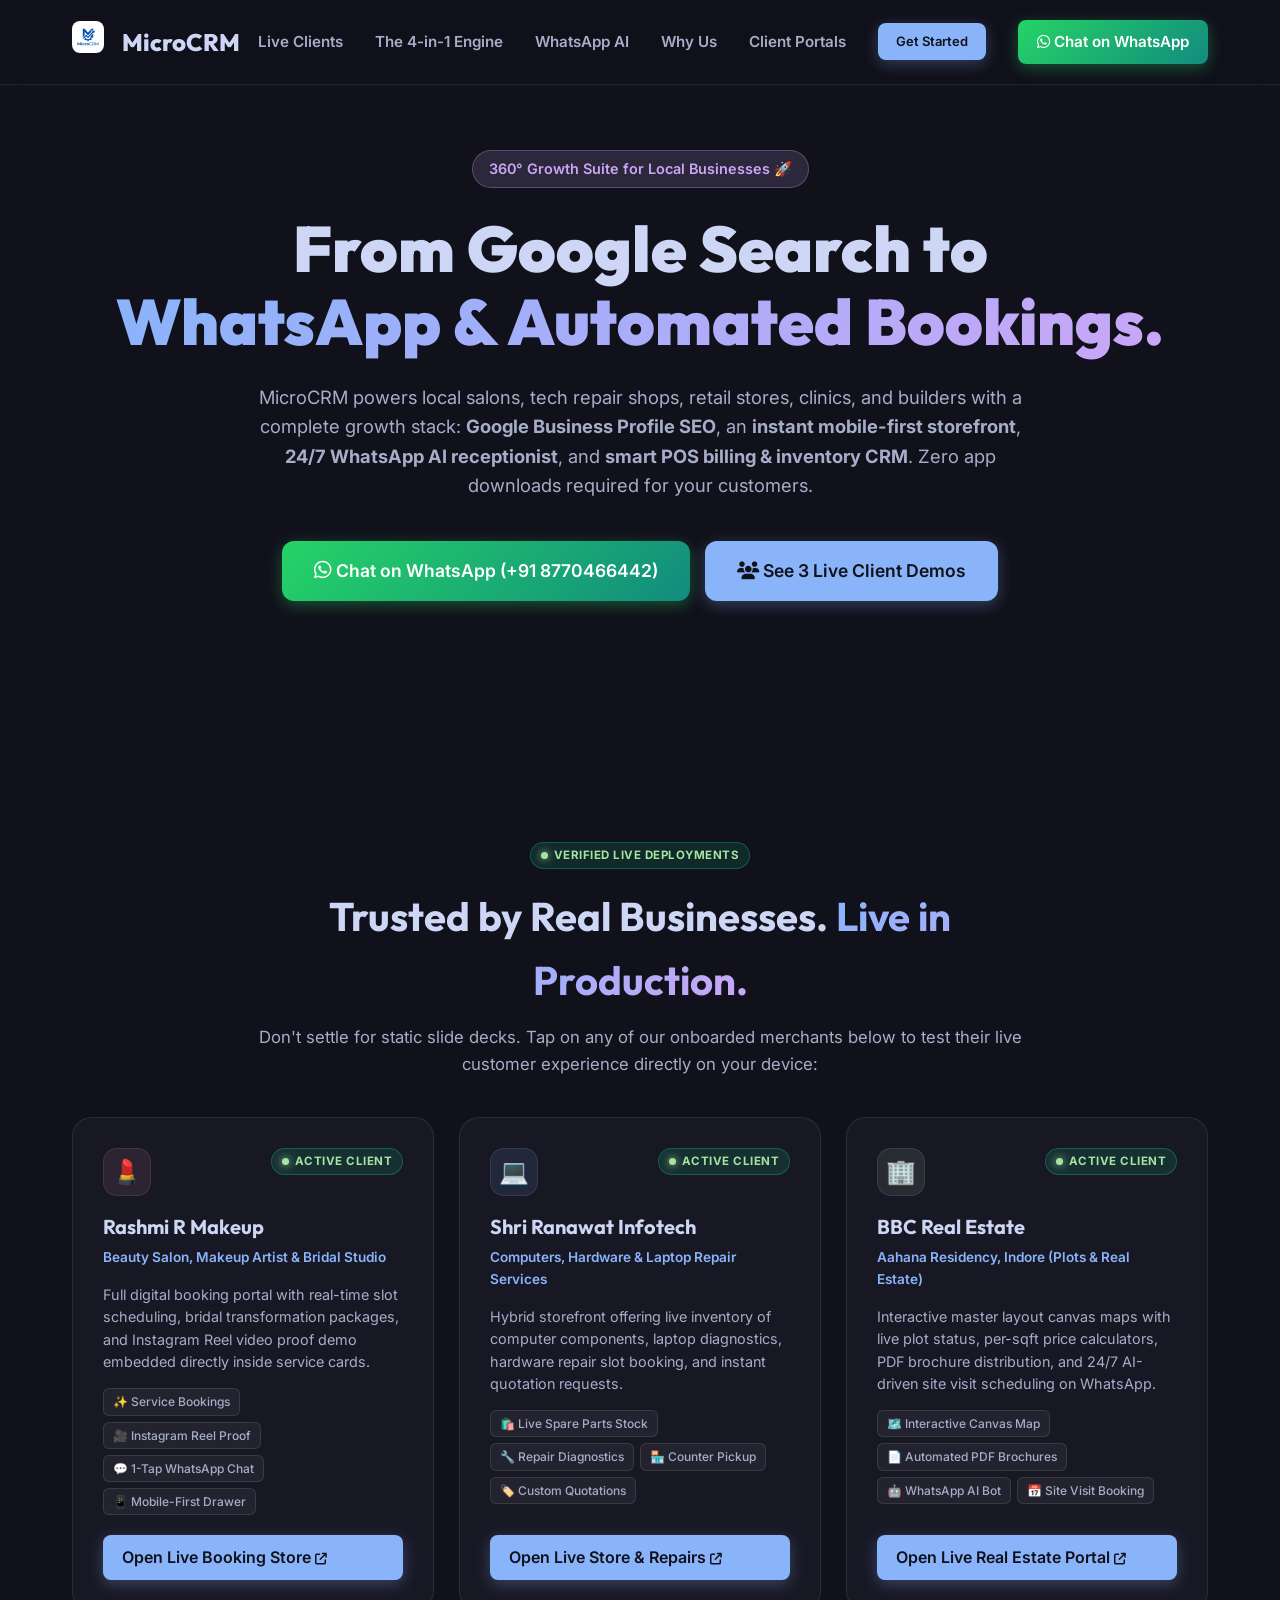
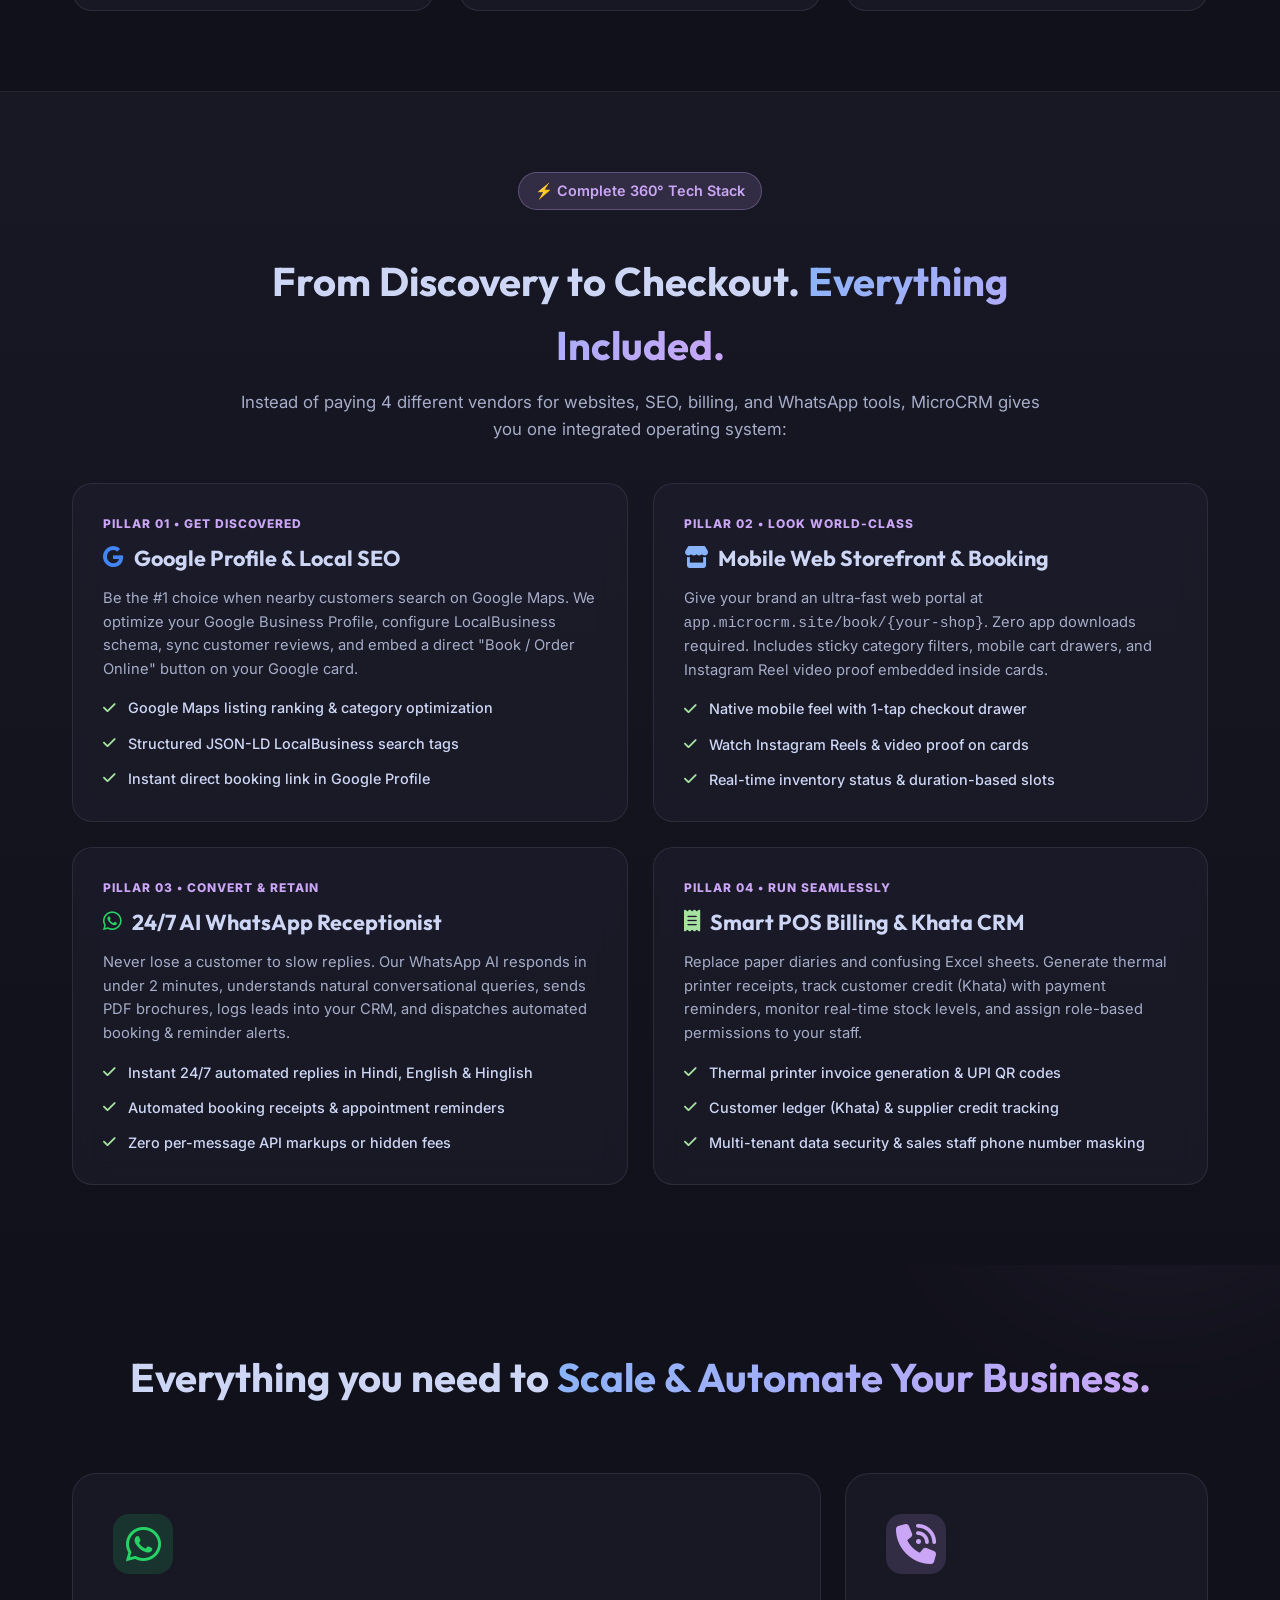
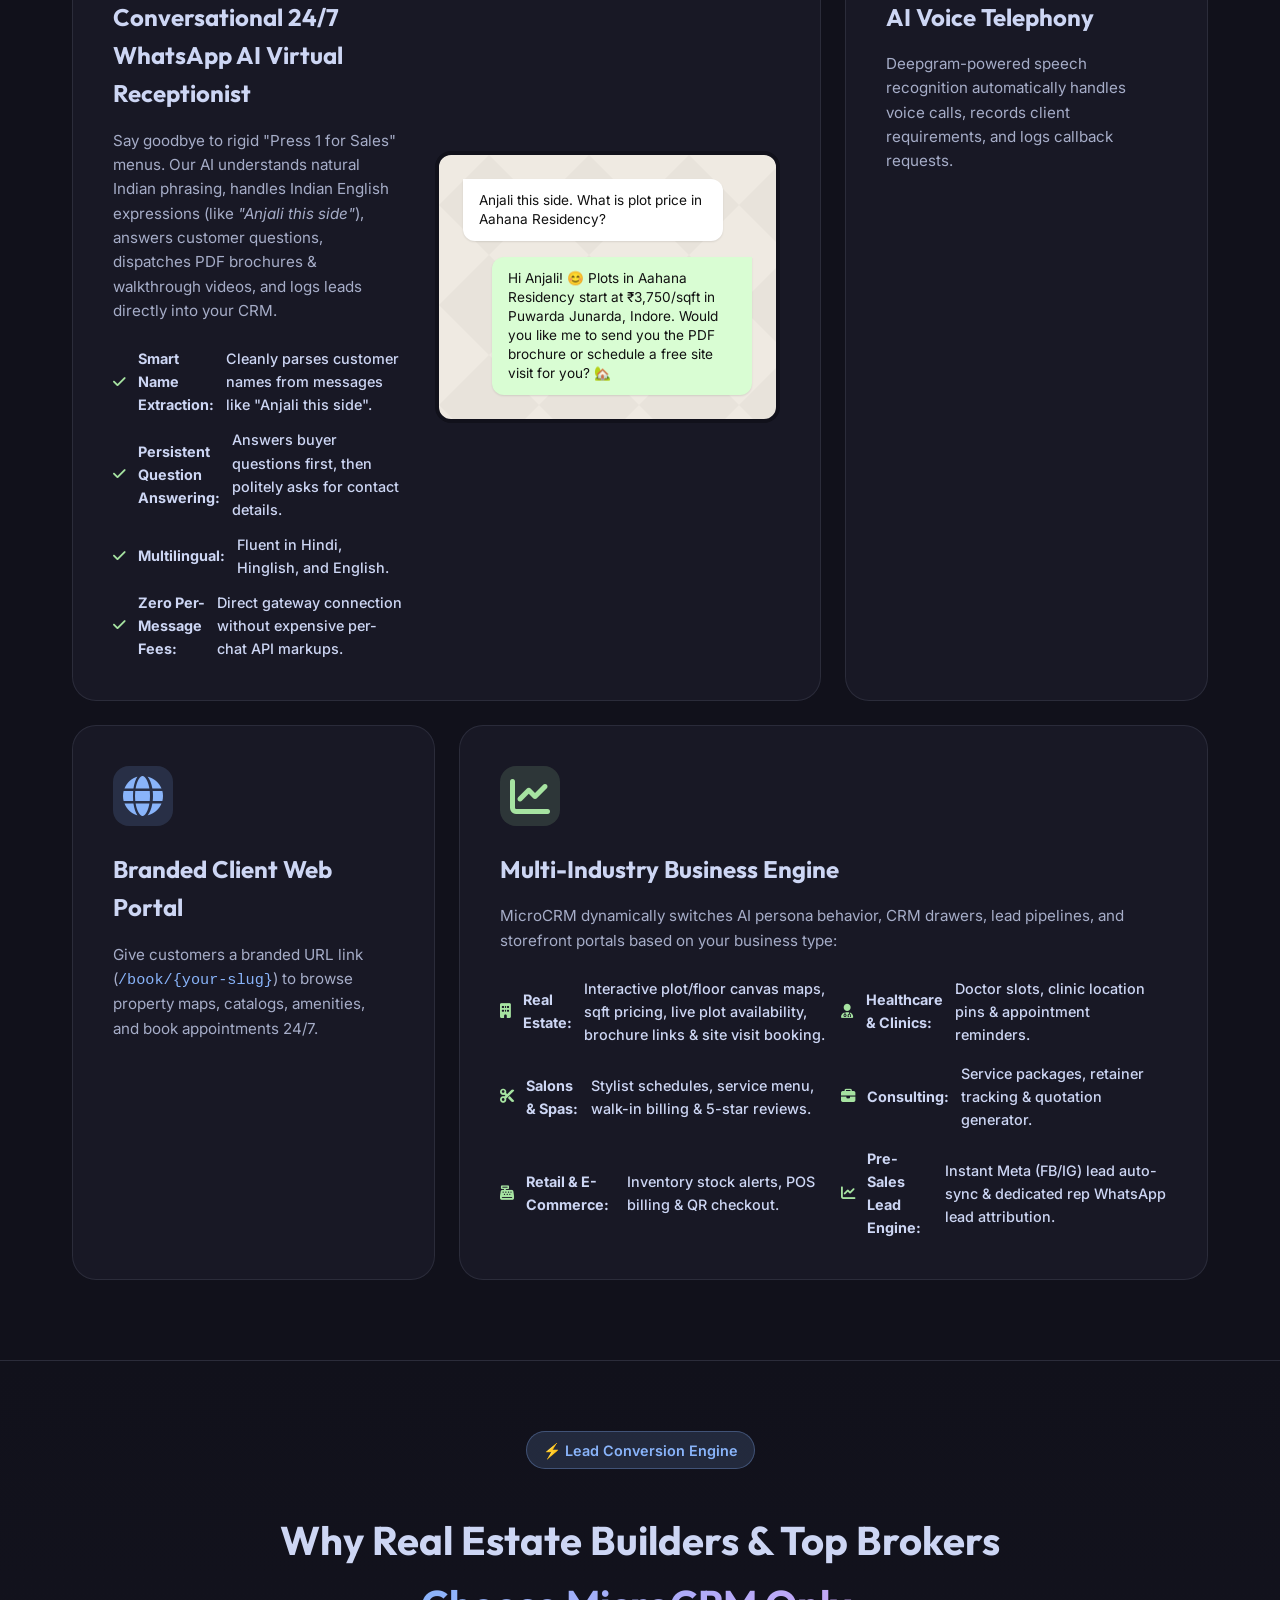
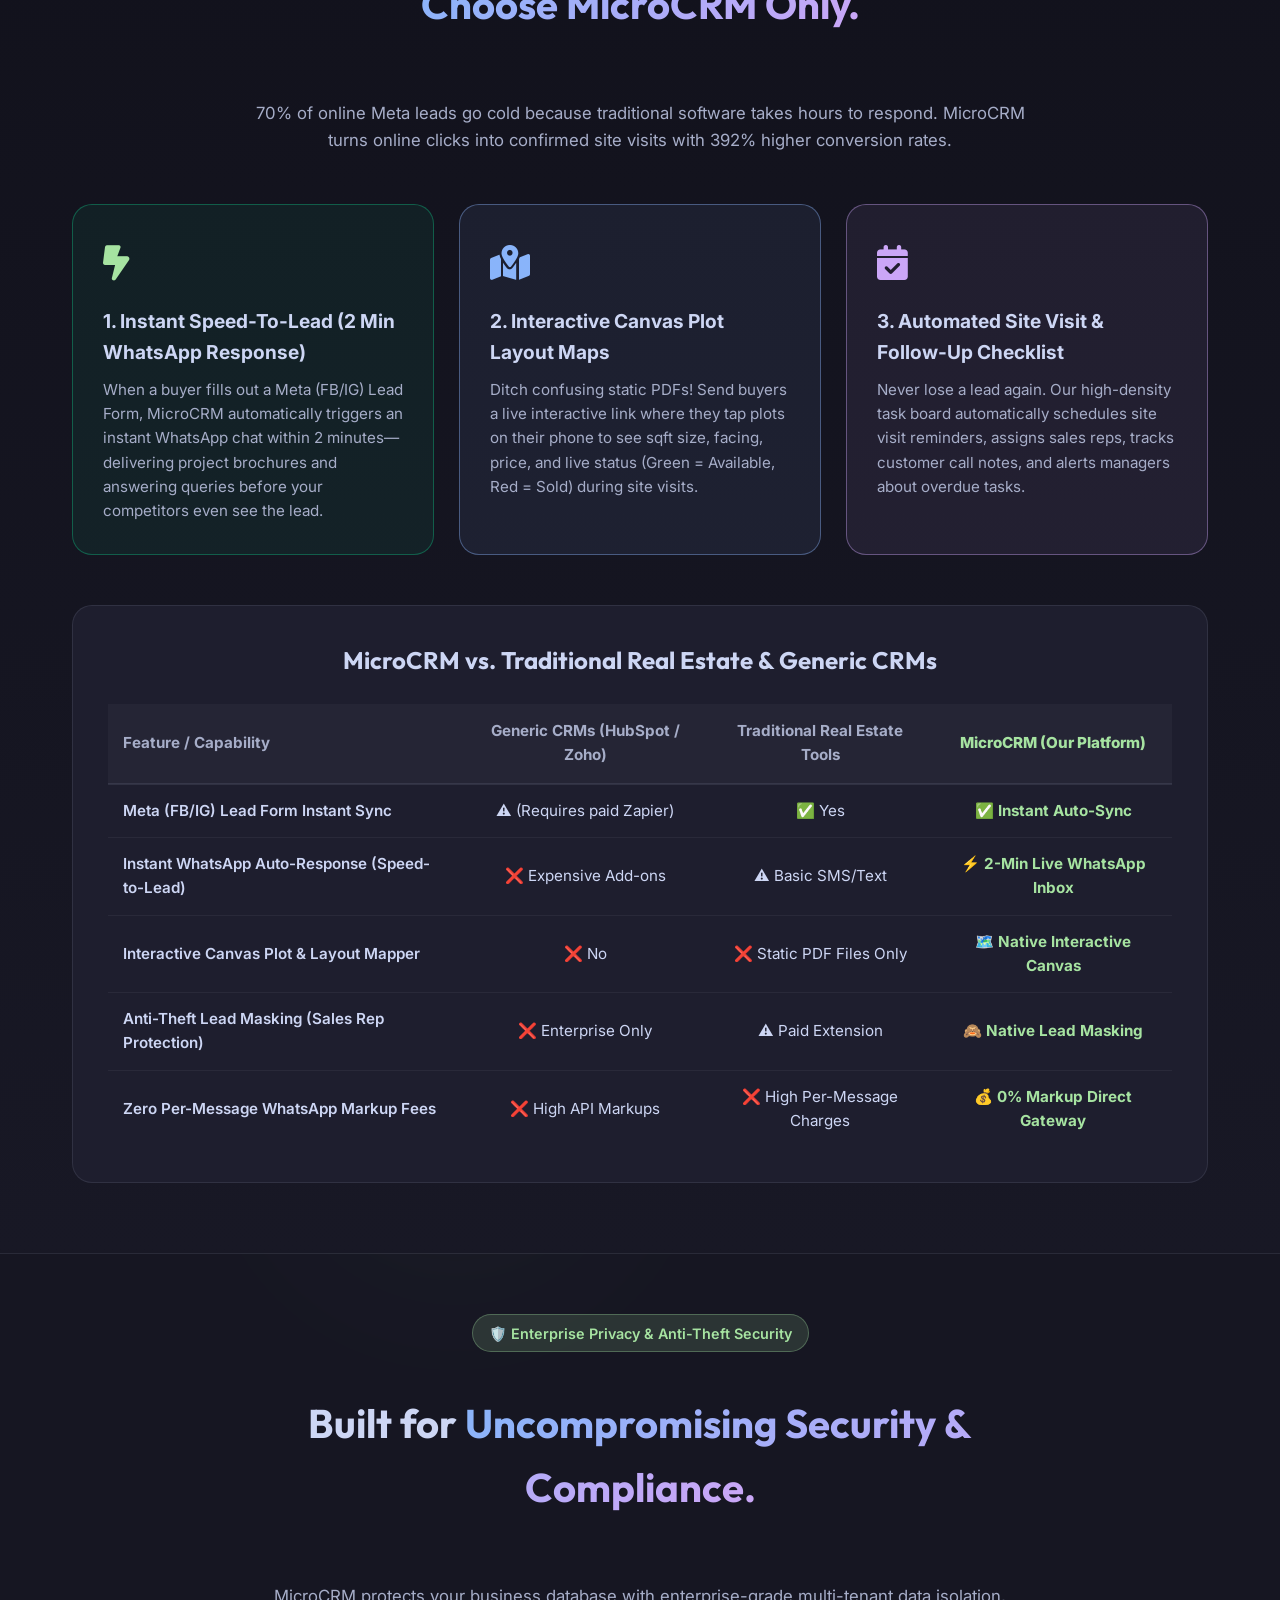
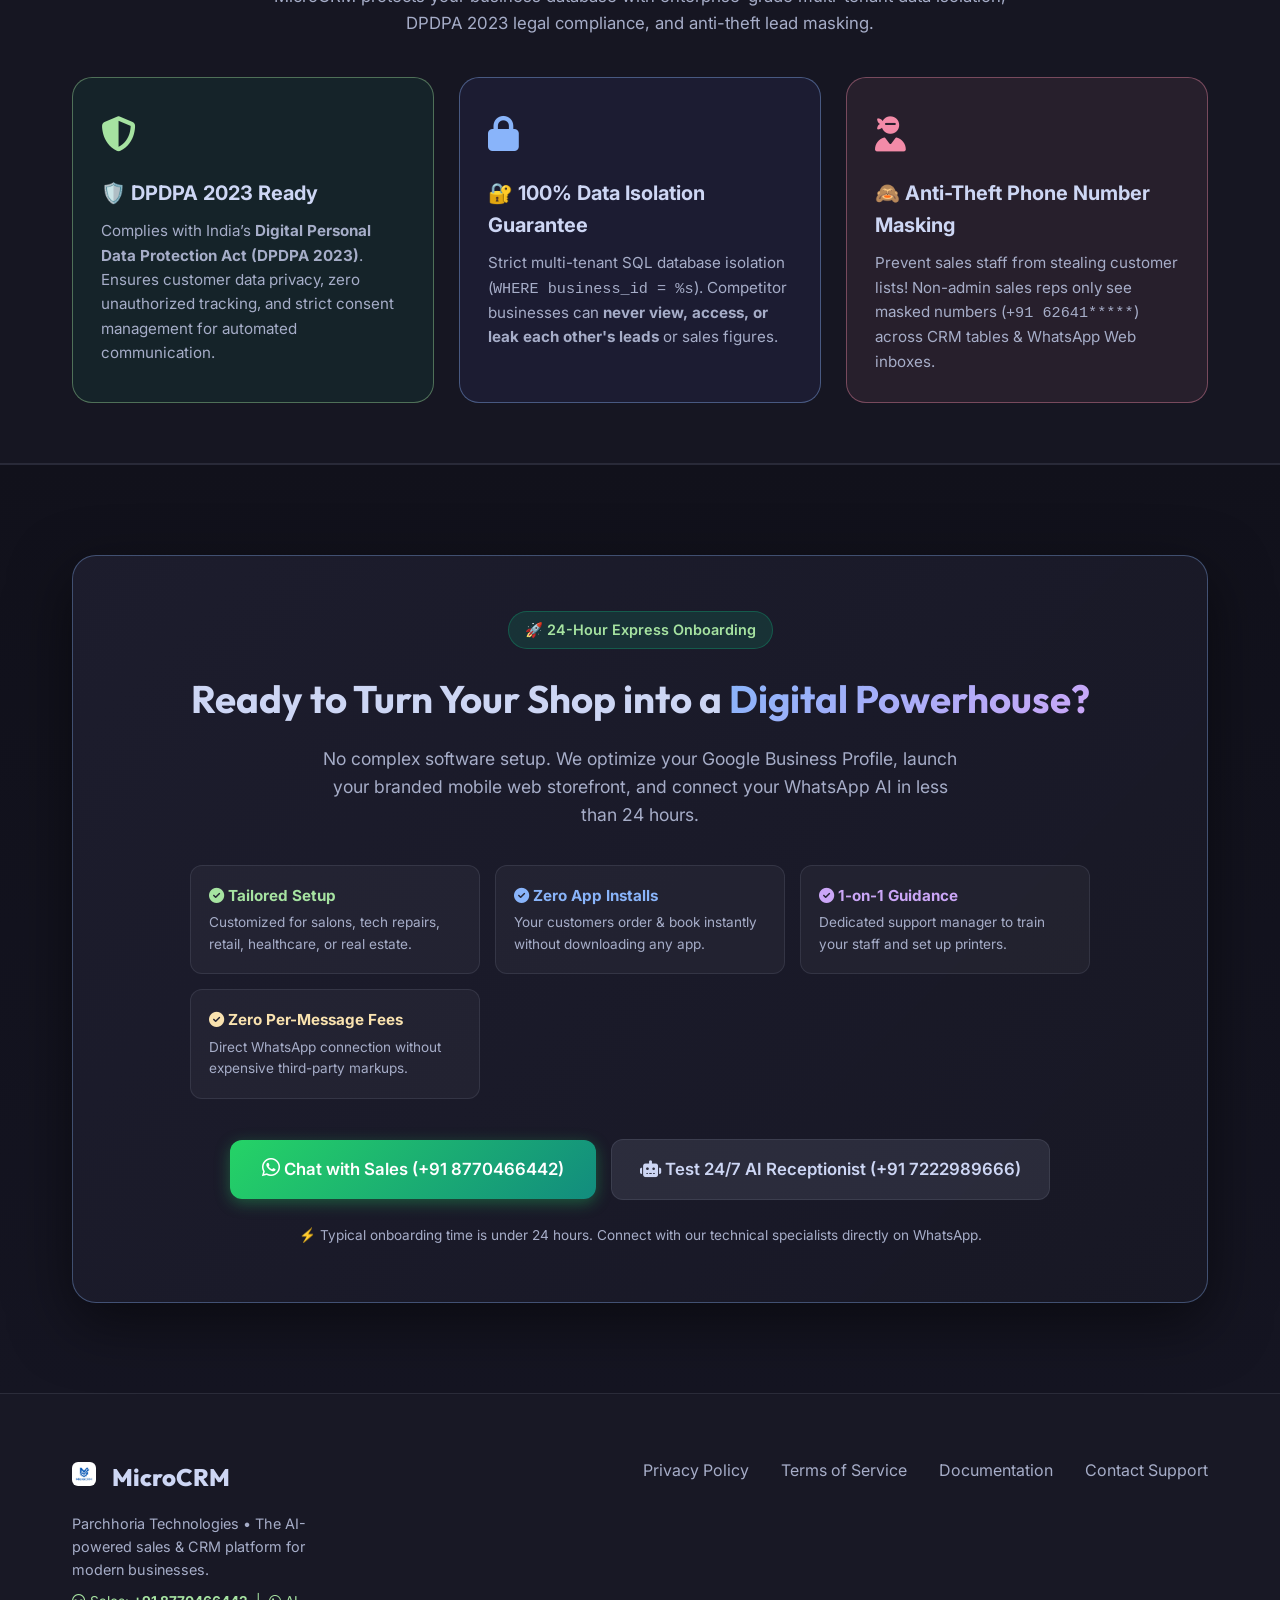
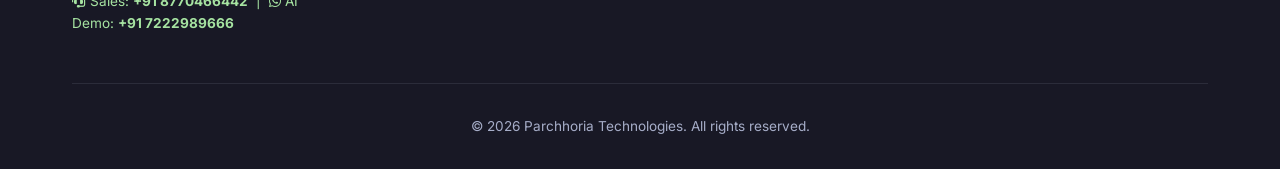
==== commit 252cf2a2: "docs: modernize Privacy Policy, Terms of Service, Docs & Contact pages with DPDPA 2023, anti-theft m" ====
--- a/index.html
+++ b/index.html
@@ -480,6 +480,7 @@
                 <div class="footer-links">
                     <a href="privacy.html">Privacy Policy</a>
                     <a href="terms.html">Terms of Service</a>
+                    <a href="docs.html">Documentation</a>
                     <a href="contact.html">Contact Support</a>
                 </div>
             </div>
--- a/style.css
+++ b/style.css
@@ -118,6 +118,8 @@
 .btn-primary:hover { transform: translateY(-2px); box-shadow: 0 6px 20px rgba(137, 180, 250, 0.4); }
 .btn-secondary { background: rgba(205, 214, 244, 0.1); color: var(--text-main) !important; border: 1px solid var(--border); }
 .btn-secondary:hover { background: rgba(205, 214, 244, 0.15); }
+.btn-wa { background: linear-gradient(135deg, #25D366 0%, #128C7E 100%) !important; color: #ffffff !important; box-shadow: 0 4px 15px rgba(37, 211, 102, 0.35); }
+.btn-wa:hover { transform: translateY(-2px); box-shadow: 0 6px 20px rgba(37, 211, 102, 0.5); }
 .btn-large { padding: 1rem 2rem; font-size: 1.1rem; border-radius: 12px; }
 
 /* Hero Section */
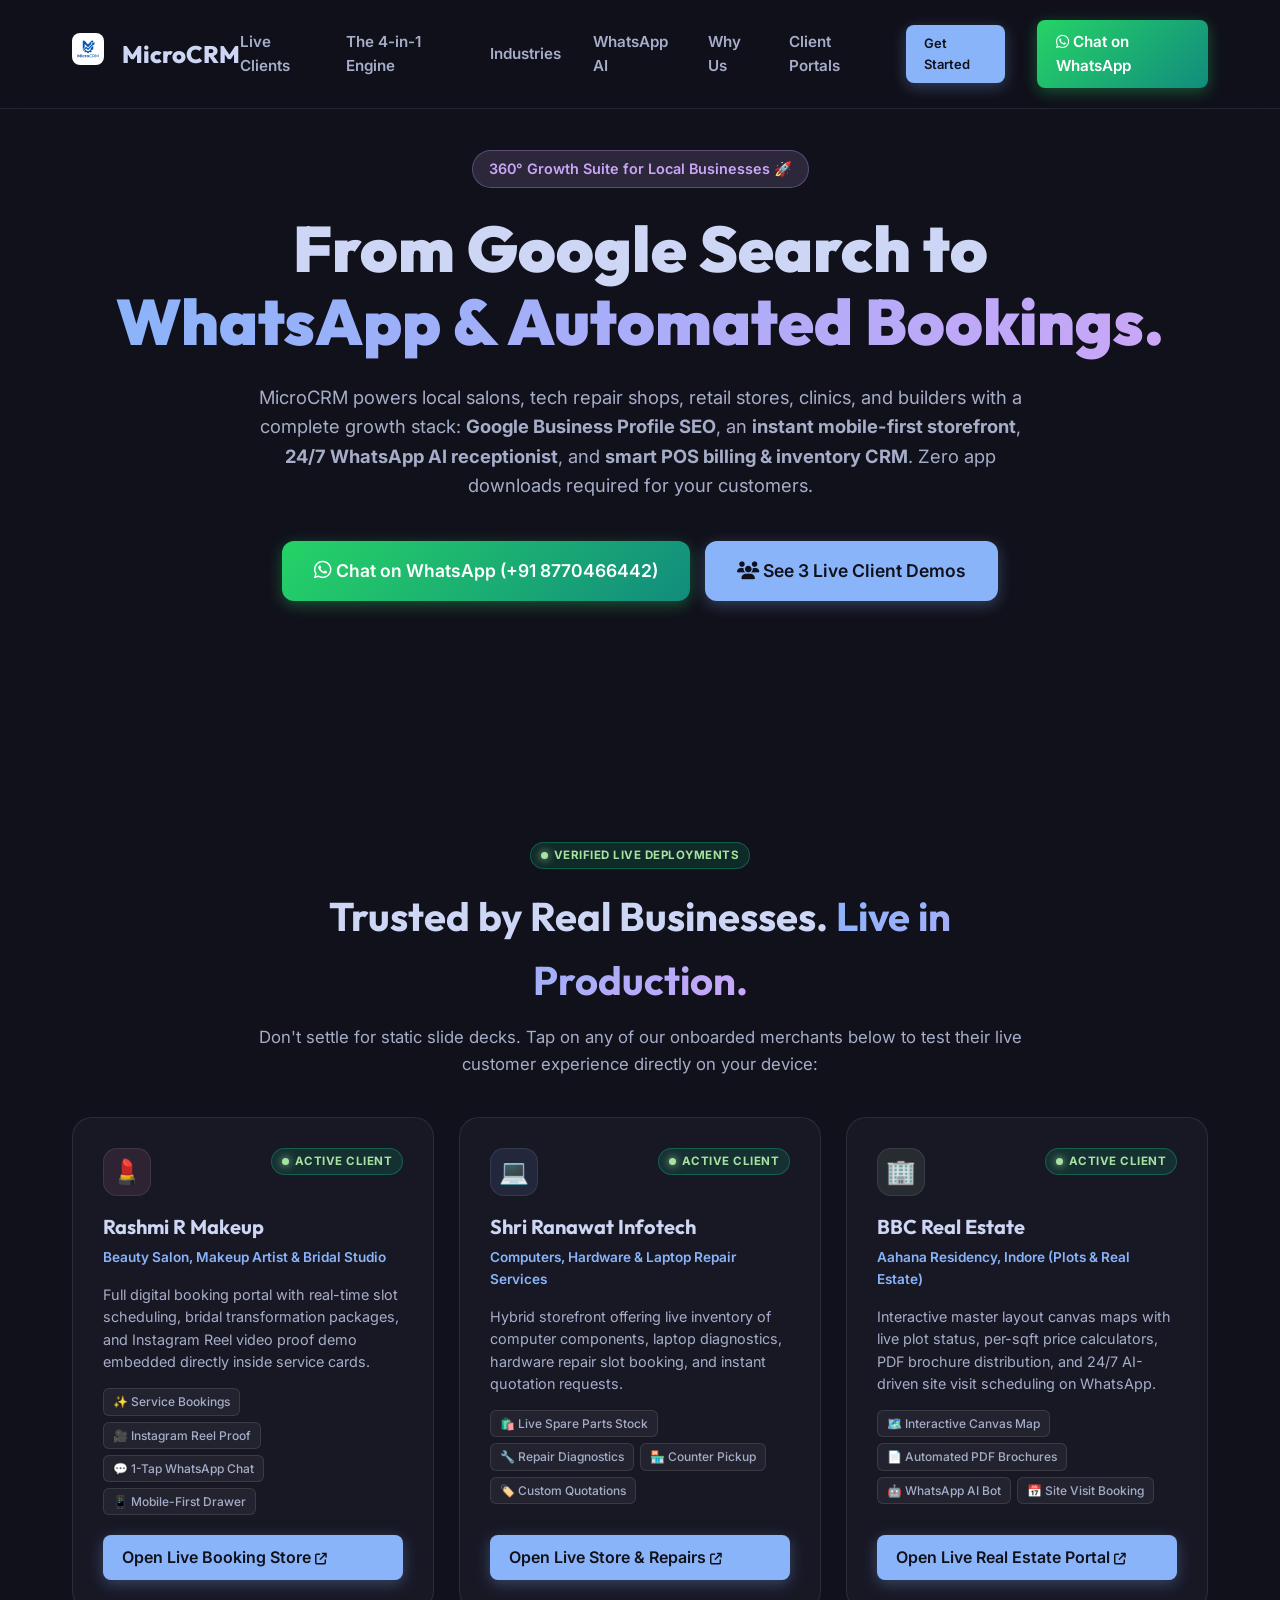
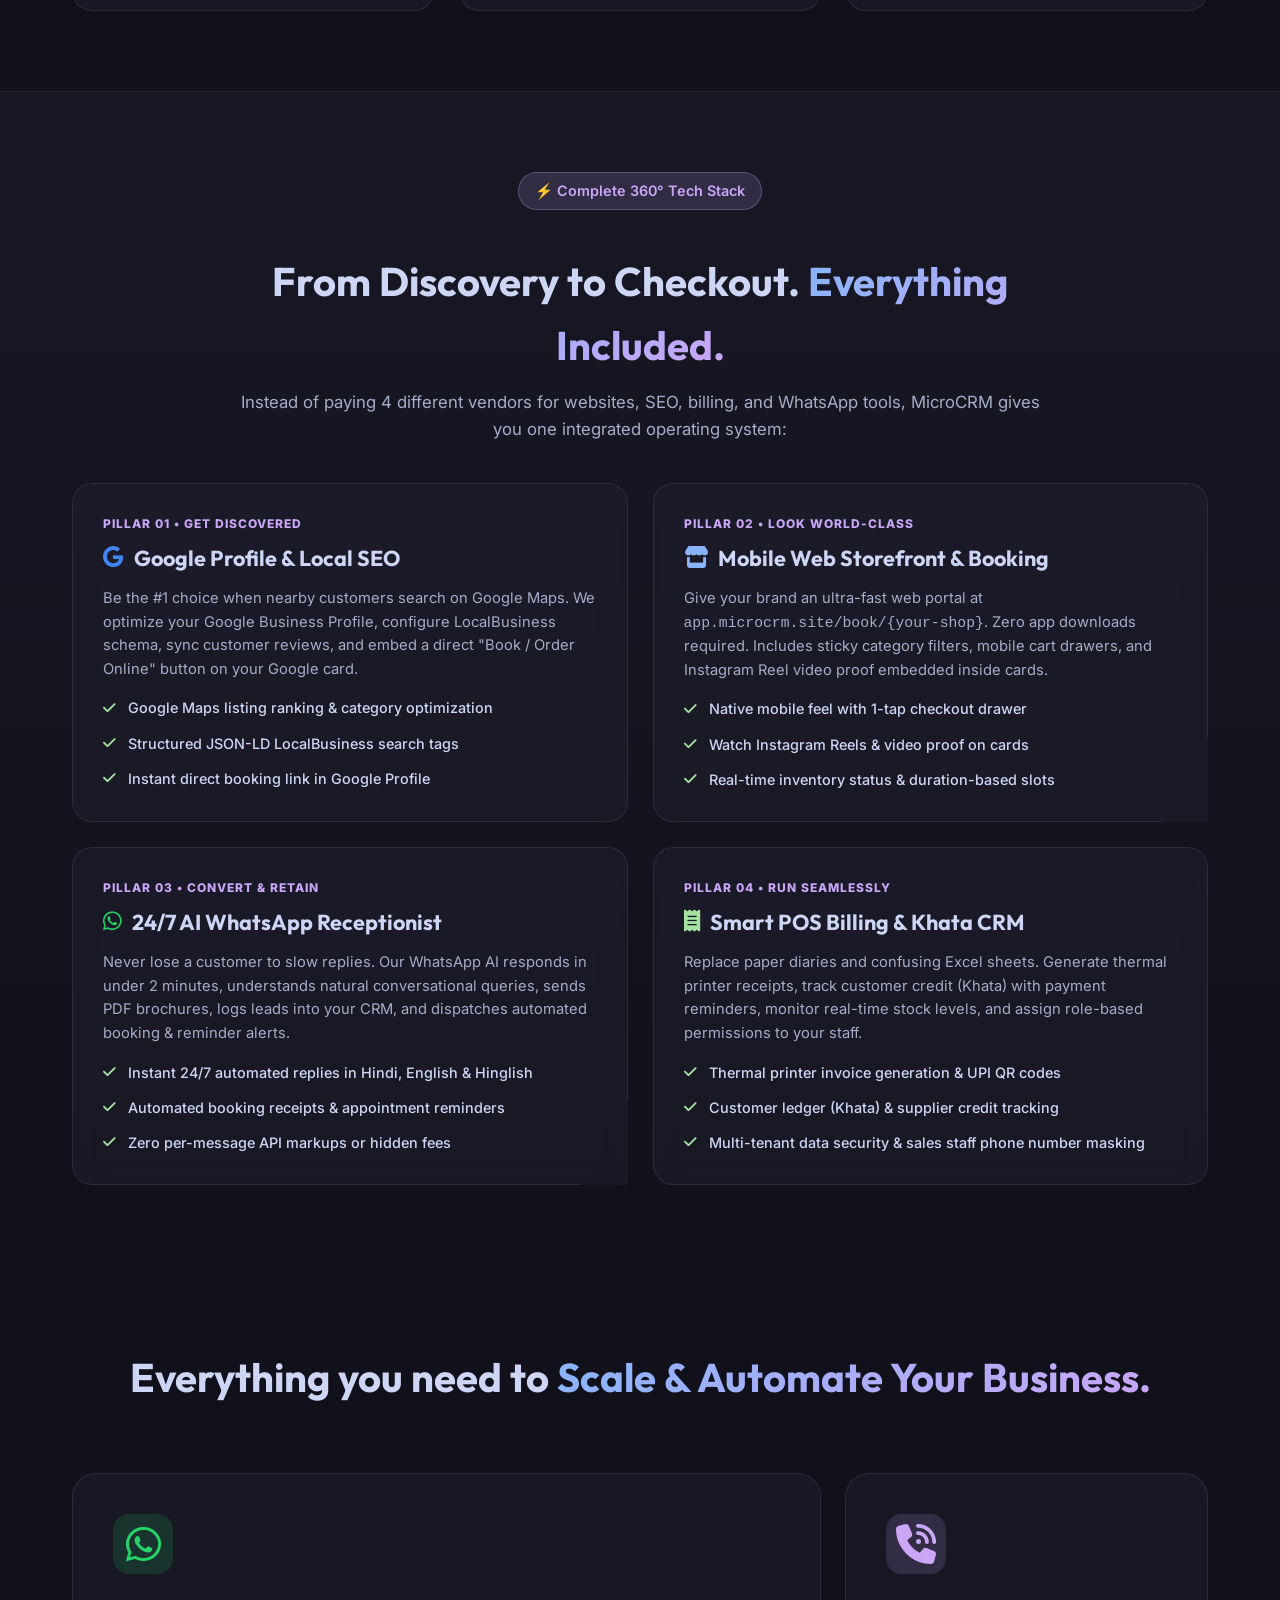
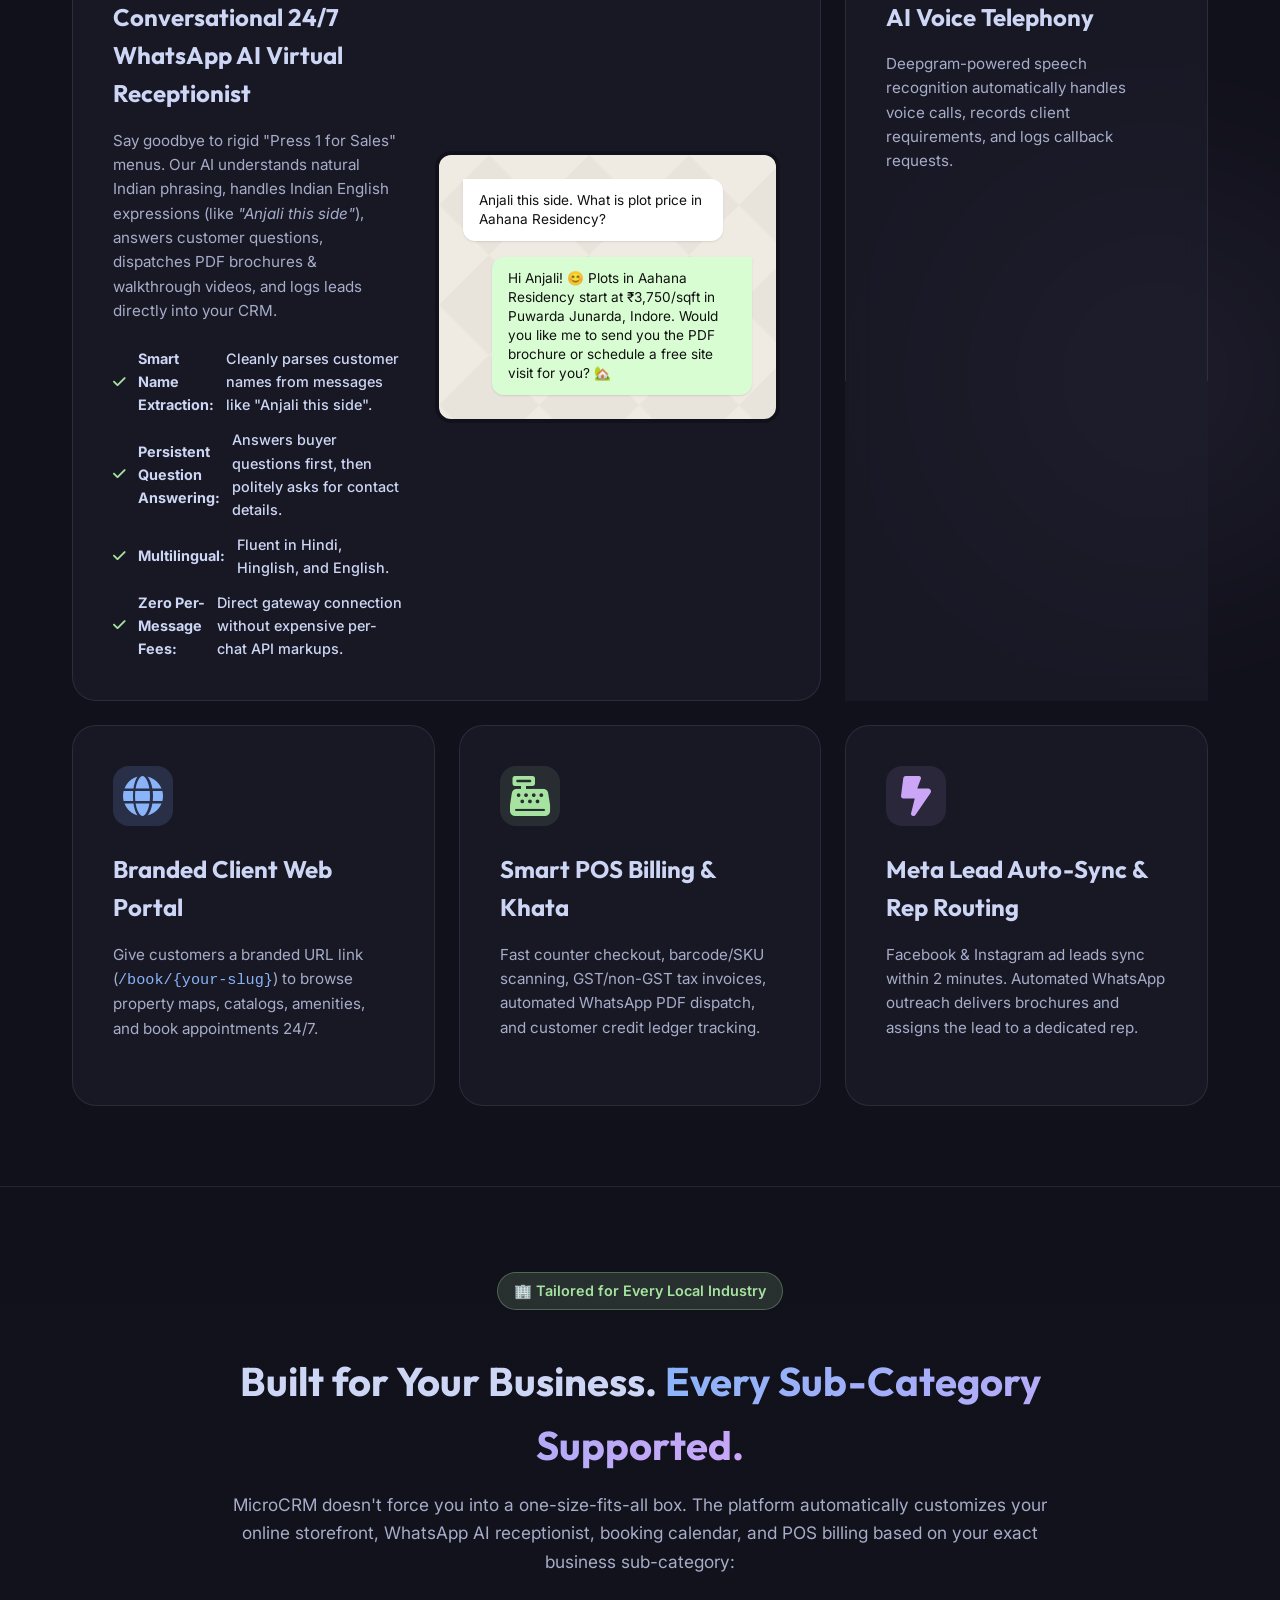
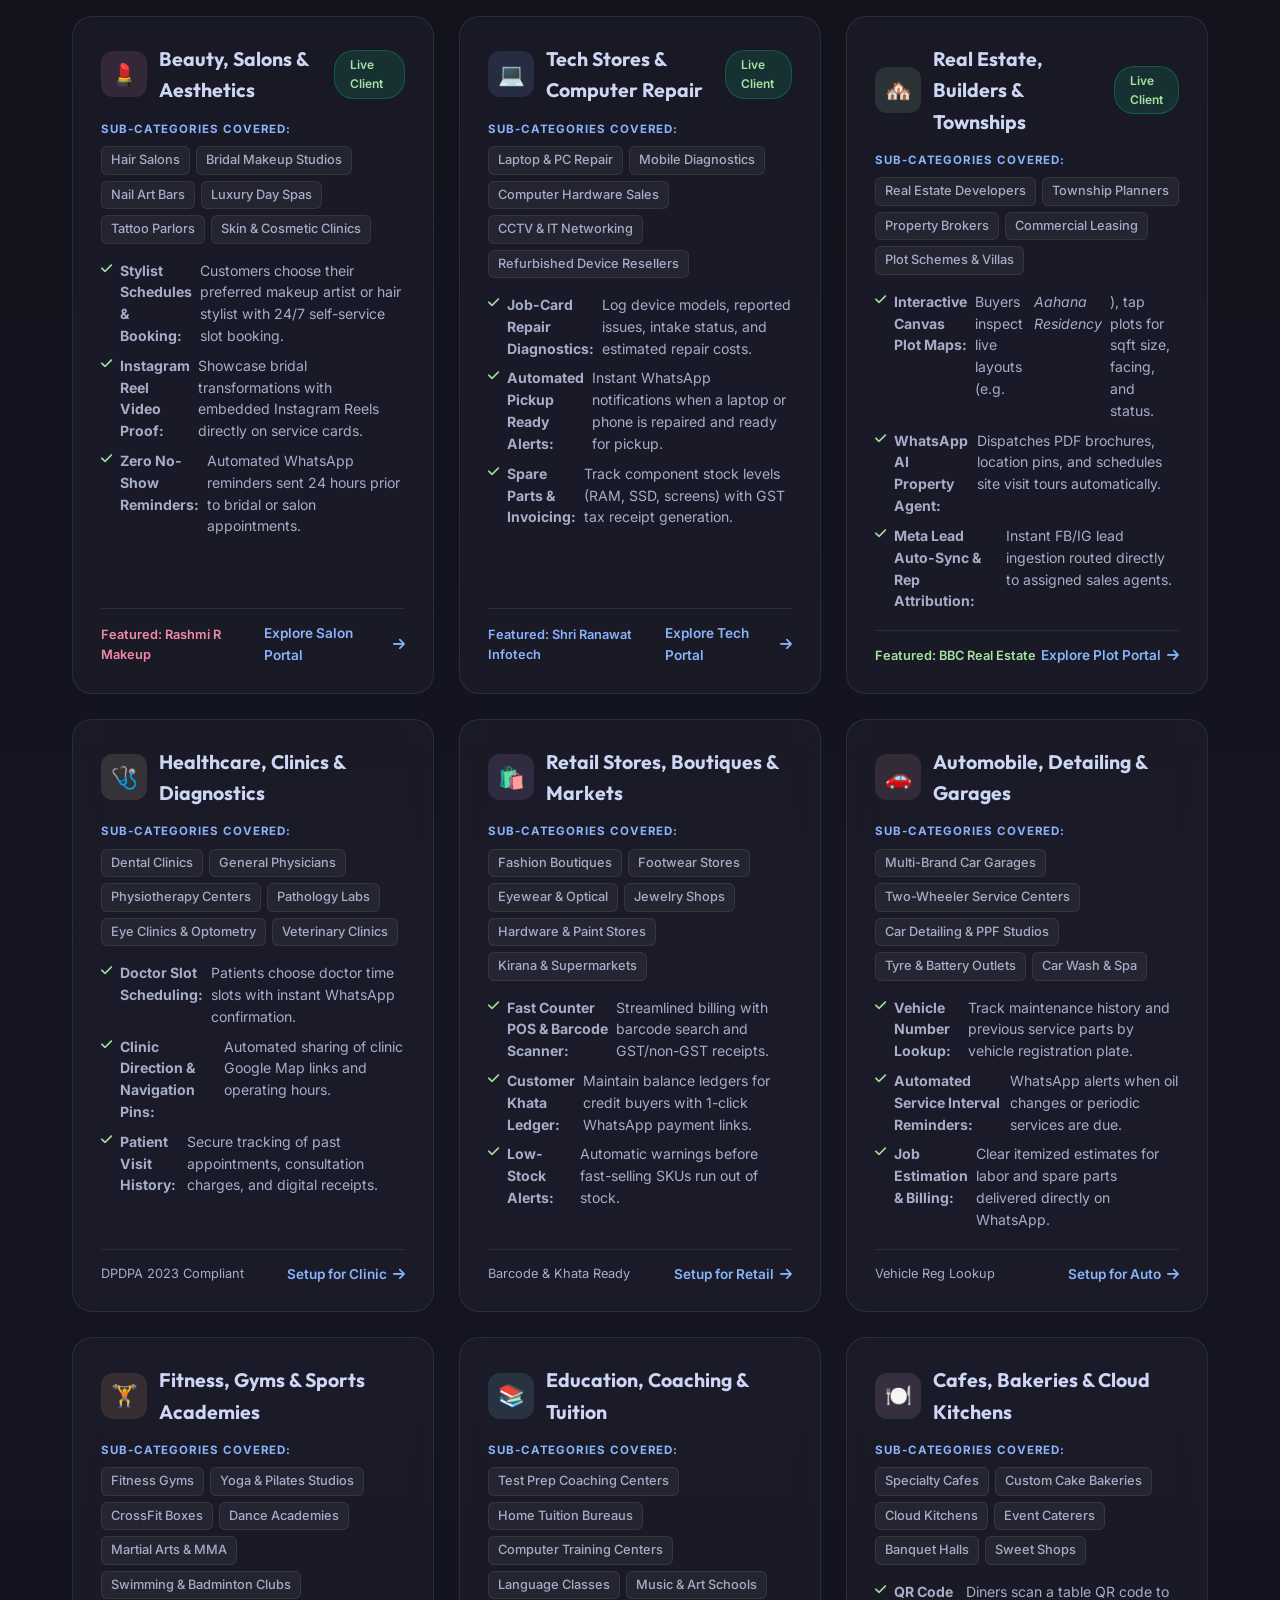
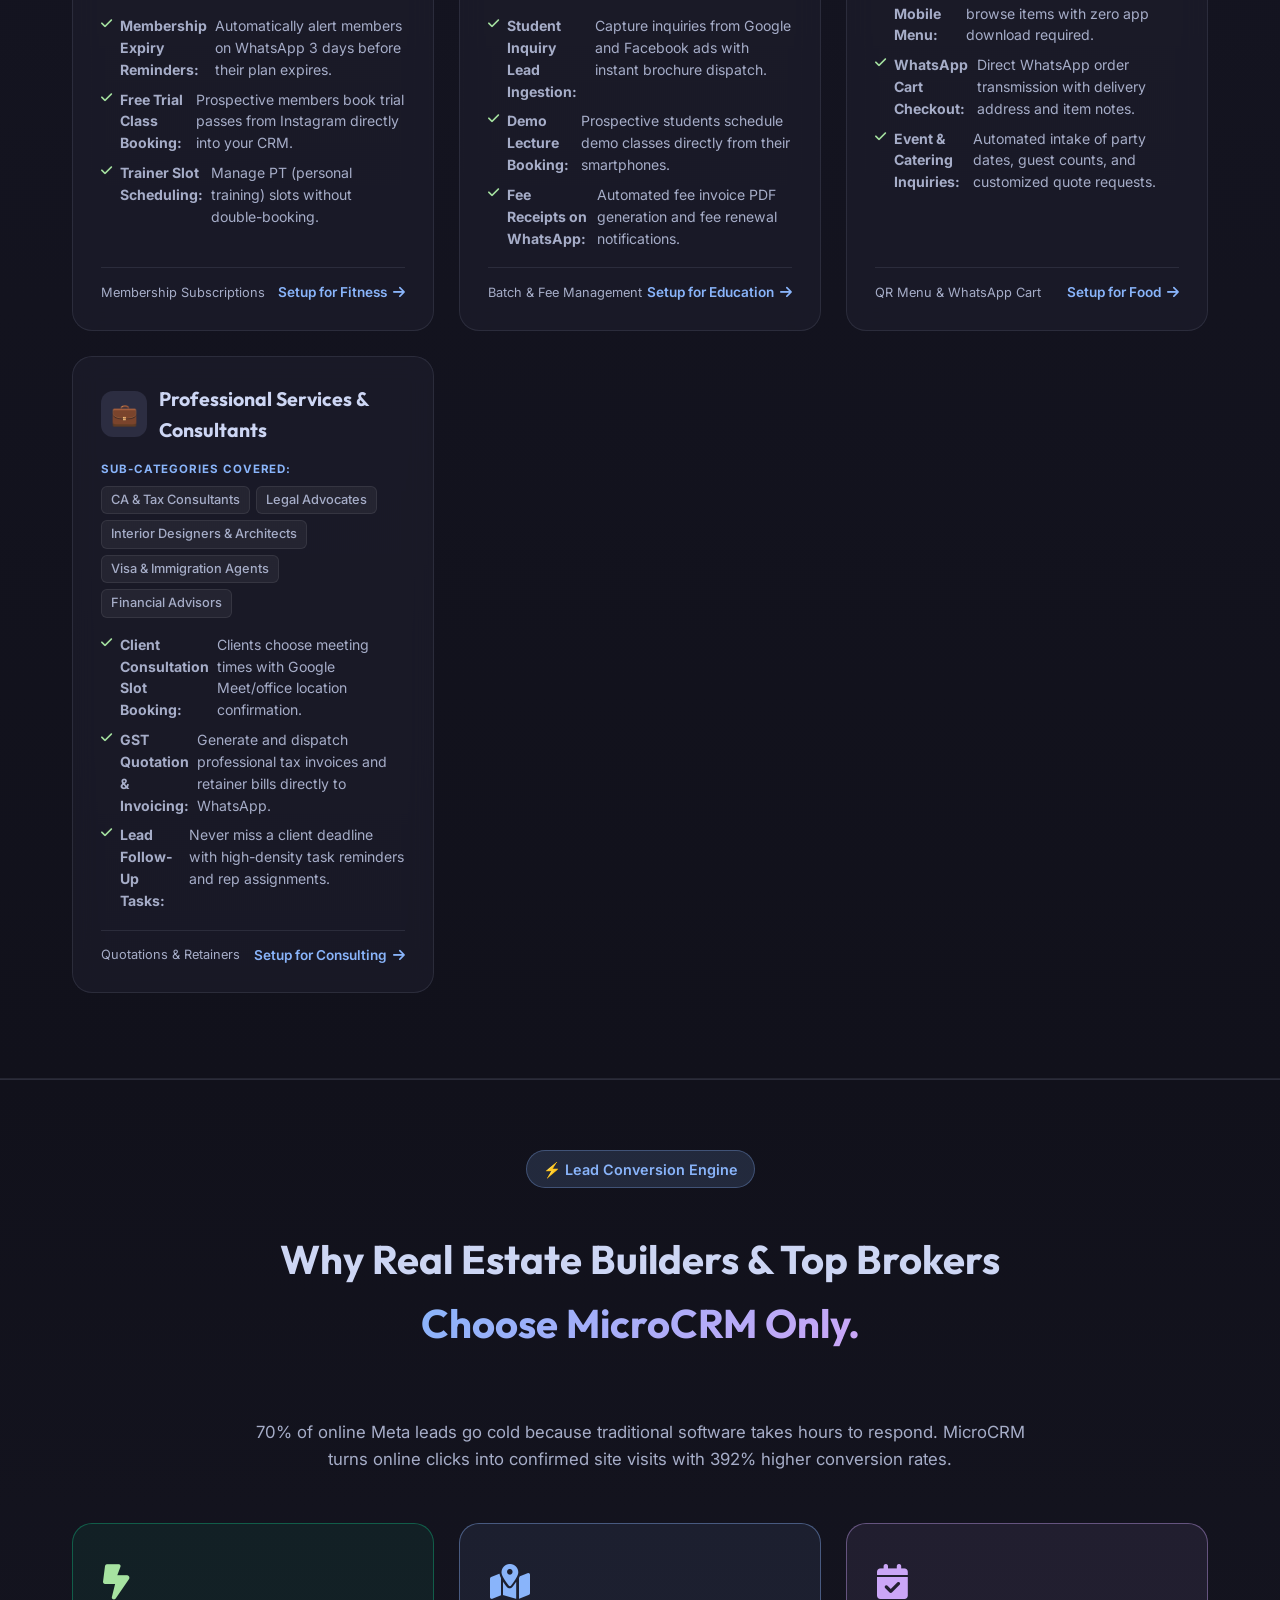
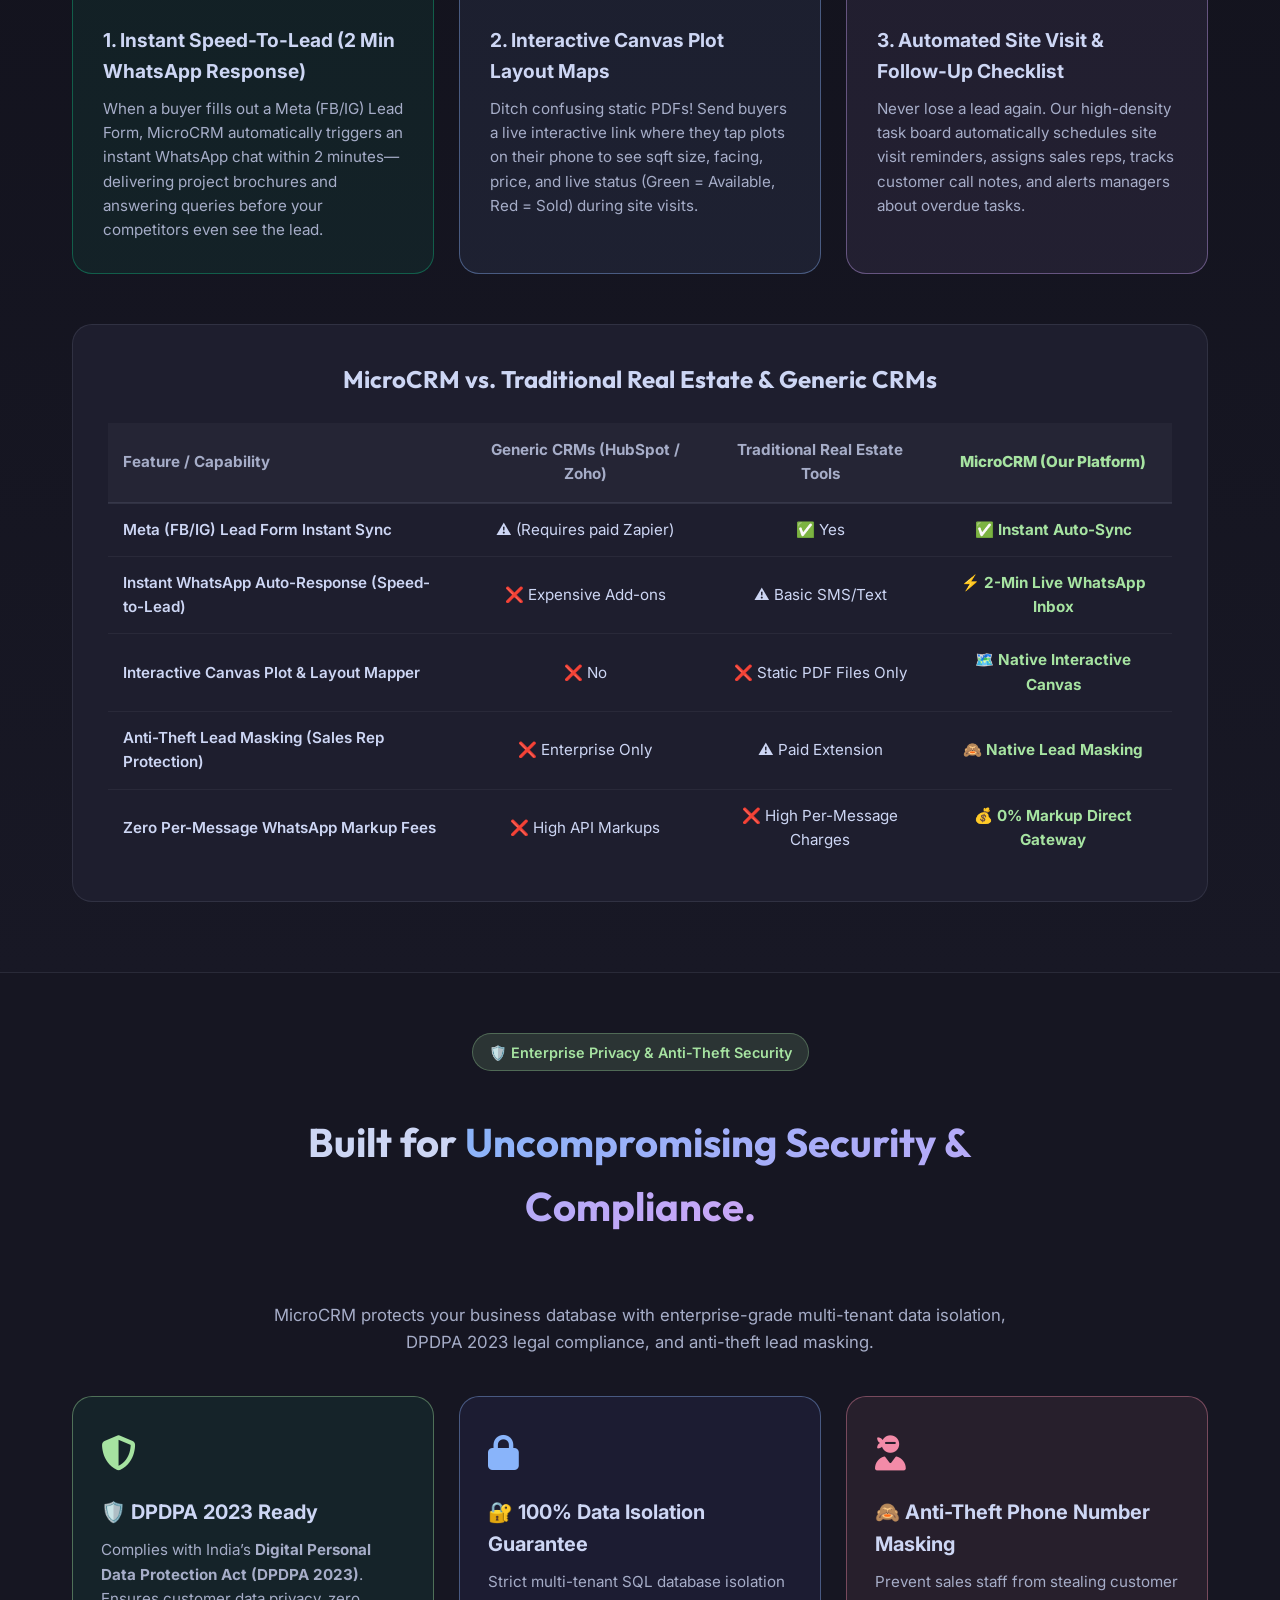
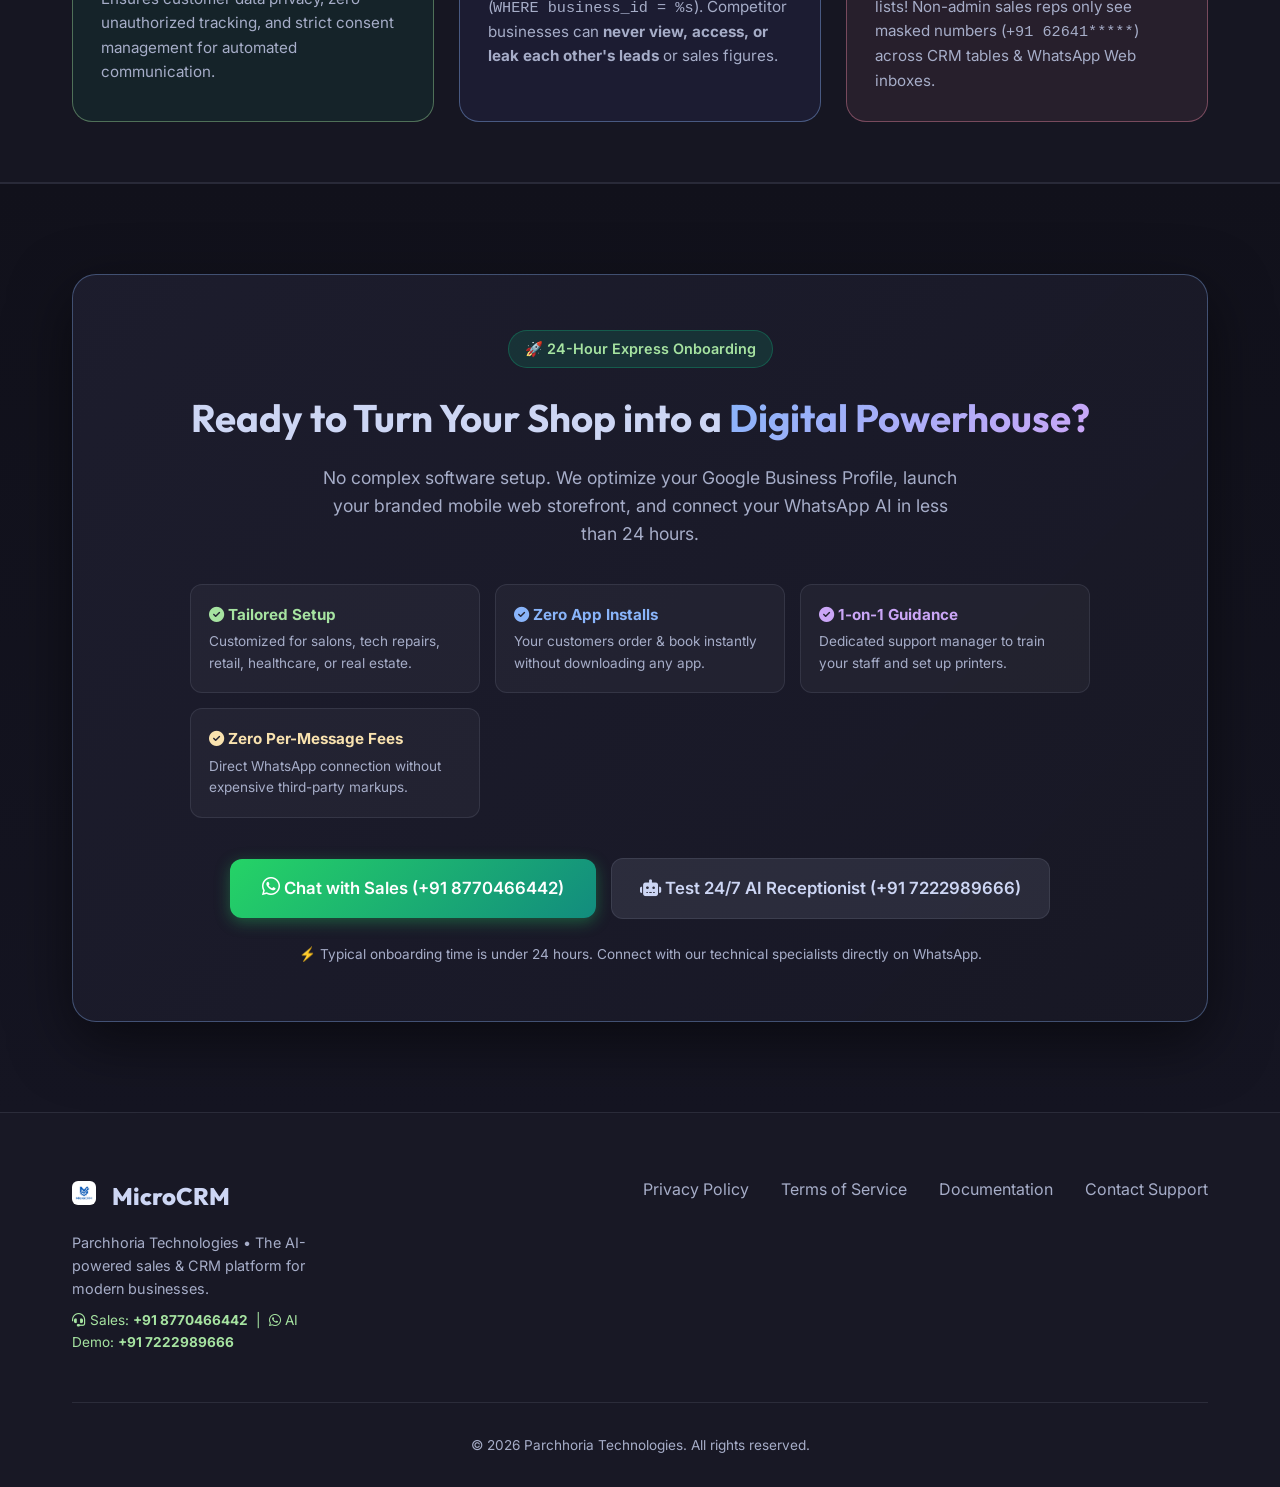
==== commit 771e130b: "feat: expand Multi-Industry Business Engine into dedicated clean showcase with 10 industry clusters " ====
--- a/index.html
+++ b/index.html
@@ -25,6 +25,7 @@
             <div class="nav-links">
                 <a href="#showcase">Live Clients</a>
                 <a href="#ecosystem">The 4-in-1 Engine</a>
+                <a href="#industries">Industries</a>
                 <a href="#whatsapp">WhatsApp AI</a>
                 <a href="#why-choose-us">Why Us</a>
                 <a href="portal-demo.html">Client Portals</a>
@@ -265,20 +266,425 @@
                     </div>
                 </div>
 
-                <!-- Complete Multi-Industry CRM (Large) -->
-                <div class="bento-card col-span-2 crm-card" id="crm">
+                <!-- Smart POS & Khata -->
+                <div class="bento-card" id="pos-billing">
                     <div class="bento-content">
-                        <div class="feature-icon crm-color"><i class="fa-solid fa-chart-line"></i></div>
-                        <h3>Multi-Industry Business Engine</h3>
-                        <p>MicroCRM dynamically switches AI persona behavior, CRM drawers, lead pipelines, and storefront portals based on your business type:</p>
-                        <ul class="feature-list grid-list">
-                            <li><i class="fa-solid fa-building"></i> <strong>Real Estate:</strong> Interactive plot/floor canvas maps, sqft pricing, live plot availability, brochure links & site visit booking.</li>
-                            <li><i class="fa-solid fa-user-doctor"></i> <strong>Healthcare & Clinics:</strong> Doctor slots, clinic location pins & appointment reminders.</li>
-                            <li><i class="fa-solid fa-scissors"></i> <strong>Salons & Spas:</strong> Stylist schedules, service menu, walk-in billing & 5-star reviews.</li>
-                            <li><i class="fa-solid fa-briefcase"></i> <strong>Consulting:</strong> Service packages, retainer tracking & quotation generator.</li>
-                            <li><i class="fa-solid fa-cash-register"></i> <strong>Retail & E-Commerce:</strong> Inventory stock alerts, POS billing & QR checkout.</li>
-                            <li><i class="fa-solid fa-chart-line"></i> <strong>Pre-Sales Lead Engine:</strong> Instant Meta (FB/IG) lead auto-sync & dedicated rep WhatsApp lead attribution.</li>
-                        </ul>
+                        <div class="feature-icon" style="color: #a6e3a1; background: rgba(166, 227, 161, 0.1);"><i class="fa-solid fa-cash-register"></i></div>
+                        <h3>Smart POS Billing & Khata</h3>
+                        <p>Fast counter checkout, barcode/SKU scanning, GST/non-GST tax invoices, automated WhatsApp PDF dispatch, and customer credit ledger tracking.</p>
+                    </div>
+                </div>
+
+                <!-- Meta Lead Auto-Sync -->
+                <div class="bento-card" id="lead-engine">
+                    <div class="bento-content">
+                        <div class="feature-icon" style="color: #cba6f7; background: rgba(203, 166, 247, 0.1);"><i class="fa-solid fa-bolt-lightning"></i></div>
+                        <h3>Meta Lead Auto-Sync & Rep Routing</h3>
+                        <p>Facebook & Instagram ad leads sync within 2 minutes. Automated WhatsApp outreach delivers brochures and assigns the lead to a dedicated rep.</p>
+                    </div>
+                </div>
+
+            </div>
+        </div>
+    </section>
+
+    <!-- Dedicated Industries & Sub-Categories Showcase -->
+    <section id="industries" class="industries-section">
+        <div class="container">
+            <div style="text-align: center; max-width: 840px; margin: 0 auto 10px;">
+                <div class="hero-badge" style="background: rgba(166, 227, 161, 0.15); color: #a6e3a1; border: 1px solid rgba(166, 227, 161, 0.3);">
+                    🏢 Tailored for Every Local Industry
+                </div>
+                <h2 class="section-title" style="margin-top: 15px; margin-bottom: 14px;">
+                    Built for Your Business. <span class="gradient-text">Every Sub-Category Supported.</span>
+                </h2>
+                <p style="color: var(--text-muted); font-size: 1.08rem; line-height: 1.65;">
+                    MicroCRM doesn't force you into a one-size-fits-all box. The platform automatically customizes your online storefront, WhatsApp AI receptionist, booking calendar, and POS billing based on your exact business sub-category:
+                </p>
+            </div>
+
+            <div class="industry-grid">
+                <!-- 1. Beauty, Salon & Aesthetics -->
+                <div class="industry-card">
+                    <div class="industry-card-top">
+                        <div class="industry-header">
+                            <div class="industry-icon-title">
+                                <div class="industry-icon" style="color: #f38ba8; background: rgba(243, 139, 168, 0.12);">
+                                    💄
+                                </div>
+                                <div>
+                                    <h3 class="industry-title">Beauty, Salons & Aesthetics</h3>
+                                </div>
+                            </div>
+                            <a href="https://app.microcrm.site/book/rashmi-r-makeup" target="_blank" class="industry-badge-live">
+                                <span class="pulse-dot"></span> Live Client
+                            </a>
+                        </div>
+                        <div class="industry-subcategories">
+                            <span class="industry-sub-label">Sub-Categories Covered:</span>
+                            <div class="industry-pills">
+                                <span class="industry-pill">Hair Salons</span>
+                                <span class="industry-pill">Bridal Makeup Studios</span>
+                                <span class="industry-pill">Nail Art Bars</span>
+                                <span class="industry-pill">Luxury Day Spas</span>
+                                <span class="industry-pill">Tattoo Parlors</span>
+                                <span class="industry-pill">Skin & Cosmetic Clinics</span>
+                            </div>
+                        </div>
+                        <ul class="industry-features">
+                            <li><i class="fa-solid fa-check"></i> <strong>Stylist Schedules & Booking:</strong> Customers choose their preferred makeup artist or hair stylist with 24/7 self-service slot booking.</li>
+                            <li><i class="fa-solid fa-check"></i> <strong>Instagram Reel Video Proof:</strong> Showcase bridal transformations with embedded Instagram Reels directly on service cards.</li>
+                            <li><i class="fa-solid fa-check"></i> <strong>Zero No-Show Reminders:</strong> Automated WhatsApp reminders sent 24 hours prior to bridal or salon appointments.</li>
+                        </ul>
+                    </div>
+                    <div class="industry-card-footer">
+                        <span style="font-size: 0.8rem; color: #f38ba8; font-weight: 600;">Featured: Rashmi R Makeup</span>
+                        <a href="https://app.microcrm.site/book/rashmi-r-makeup" target="_blank" class="industry-cta-link">
+                            Explore Salon Portal <i class="fa-solid fa-arrow-right"></i>
+                        </a>
+                    </div>
+                </div>
+
+                <!-- 2. Tech Stores & Electronics Repair -->
+                <div class="industry-card">
+                    <div class="industry-card-top">
+                        <div class="industry-header">
+                            <div class="industry-icon-title">
+                                <div class="industry-icon" style="color: #89b4fa; background: rgba(137, 180, 250, 0.12);">
+                                    💻
+                                </div>
+                                <div>
+                                    <h3 class="industry-title">Tech Stores & Computer Repair</h3>
+                                </div>
+                            </div>
+                            <a href="https://app.microcrm.site/book/shri-ranawat-infotech" target="_blank" class="industry-badge-live">
+                                <span class="pulse-dot"></span> Live Client
+                            </a>
+                        </div>
+                        <div class="industry-subcategories">
+                            <span class="industry-sub-label">Sub-Categories Covered:</span>
+                            <div class="industry-pills">
+                                <span class="industry-pill">Laptop & PC Repair</span>
+                                <span class="industry-pill">Mobile Diagnostics</span>
+                                <span class="industry-pill">Computer Hardware Sales</span>
+                                <span class="industry-pill">CCTV & IT Networking</span>
+                                <span class="industry-pill">Refurbished Device Resellers</span>
+                            </div>
+                        </div>
+                        <ul class="industry-features">
+                            <li><i class="fa-solid fa-check"></i> <strong>Job-Card Repair Diagnostics:</strong> Log device models, reported issues, intake status, and estimated repair costs.</li>
+                            <li><i class="fa-solid fa-check"></i> <strong>Automated Pickup Ready Alerts:</strong> Instant WhatsApp notifications when a laptop or phone is repaired and ready for pickup.</li>
+                            <li><i class="fa-solid fa-check"></i> <strong>Spare Parts & Invoicing:</strong> Track component stock levels (RAM, SSD, screens) with GST tax receipt generation.</li>
+                        </ul>
+                    </div>
+                    <div class="industry-card-footer">
+                        <span style="font-size: 0.8rem; color: #89b4fa; font-weight: 600;">Featured: Shri Ranawat Infotech</span>
+                        <a href="https://app.microcrm.site/book/shri-ranawat-infotech" target="_blank" class="industry-cta-link">
+                            Explore Tech Portal <i class="fa-solid fa-arrow-right"></i>
+                        </a>
+                    </div>
+                </div>
+
+                <!-- 3. Real Estate & Builders -->
+                <div class="industry-card">
+                    <div class="industry-card-top">
+                        <div class="industry-header">
+                            <div class="industry-icon-title">
+                                <div class="industry-icon" style="color: #a6e3a1; background: rgba(166, 227, 161, 0.12);">
+                                    🏘️
+                                </div>
+                                <div>
+                                    <h3 class="industry-title">Real Estate, Builders & Townships</h3>
+                                </div>
+                            </div>
+                            <a href="https://app.microcrm.site/book/bbc" target="_blank" class="industry-badge-live">
+                                <span class="pulse-dot"></span> Live Client
+                            </a>
+                        </div>
+                        <div class="industry-subcategories">
+                            <span class="industry-sub-label">Sub-Categories Covered:</span>
+                            <div class="industry-pills">
+                                <span class="industry-pill">Real Estate Developers</span>
+                                <span class="industry-pill">Township Planners</span>
+                                <span class="industry-pill">Property Brokers</span>
+                                <span class="industry-pill">Commercial Leasing</span>
+                                <span class="industry-pill">Plot Schemes & Villas</span>
+                            </div>
+                        </div>
+                        <ul class="industry-features">
+                            <li><i class="fa-solid fa-check"></i> <strong>Interactive Canvas Plot Maps:</strong> Buyers inspect live layouts (e.g. <em>Aahana Residency</em>), tap plots for sqft size, facing, and status.</li>
+                            <li><i class="fa-solid fa-check"></i> <strong>WhatsApp AI Property Agent:</strong> Dispatches PDF brochures, location pins, and schedules site visit tours automatically.</li>
+                            <li><i class="fa-solid fa-check"></i> <strong>Meta Lead Auto-Sync & Rep Attribution:</strong> Instant FB/IG lead ingestion routed directly to assigned sales agents.</li>
+                        </ul>
+                    </div>
+                    <div class="industry-card-footer">
+                        <span style="font-size: 0.8rem; color: #a6e3a1; font-weight: 600;">Featured: BBC Real Estate</span>
+                        <a href="https://app.microcrm.site/book/bbc" target="_blank" class="industry-cta-link">
+                            Explore Plot Portal <i class="fa-solid fa-arrow-right"></i>
+                        </a>
+                    </div>
+                </div>
+
+                <!-- 4. Healthcare, Clinics & Diagnostics -->
+                <div class="industry-card">
+                    <div class="industry-card-top">
+                        <div class="industry-header">
+                            <div class="industry-icon-title">
+                                <div class="industry-icon" style="color: #f9e2af; background: rgba(249, 226, 175, 0.12);">
+                                    🩺
+                                </div>
+                                <div>
+                                    <h3 class="industry-title">Healthcare, Clinics & Diagnostics</h3>
+                                </div>
+                            </div>
+                        </div>
+                        <div class="industry-subcategories">
+                            <span class="industry-sub-label">Sub-Categories Covered:</span>
+                            <div class="industry-pills">
+                                <span class="industry-pill">Dental Clinics</span>
+                                <span class="industry-pill">General Physicians</span>
+                                <span class="industry-pill">Physiotherapy Centers</span>
+                                <span class="industry-pill">Pathology Labs</span>
+                                <span class="industry-pill">Eye Clinics & Optometry</span>
+                                <span class="industry-pill">Veterinary Clinics</span>
+                            </div>
+                        </div>
+                        <ul class="industry-features">
+                            <li><i class="fa-solid fa-check"></i> <strong>Doctor Slot Scheduling:</strong> Patients choose doctor time slots with instant WhatsApp confirmation.</li>
+                            <li><i class="fa-solid fa-check"></i> <strong>Clinic Direction & Navigation Pins:</strong> Automated sharing of clinic Google Map links and operating hours.</li>
+                            <li><i class="fa-solid fa-check"></i> <strong>Patient Visit History:</strong> Secure tracking of past appointments, consultation charges, and digital receipts.</li>
+                        </ul>
+                    </div>
+                    <div class="industry-card-footer">
+                        <span style="font-size: 0.8rem; color: var(--text-muted);">DPDPA 2023 Compliant</span>
+                        <a href="https://wa.me/918770466442?text=Hi%2C%20I%20run%20a%20Clinic%20and%20want%20to%20set%20up%20MicroCRM." target="_blank" class="industry-cta-link">
+                            Setup for Clinic <i class="fa-solid fa-arrow-right"></i>
+                        </a>
+                    </div>
+                </div>
+
+                <!-- 5. Retail Stores, Boutiques & Supermarkets -->
+                <div class="industry-card">
+                    <div class="industry-card-top">
+                        <div class="industry-header">
+                            <div class="industry-icon-title">
+                                <div class="industry-icon" style="color: #cba6f7; background: rgba(203, 166, 247, 0.12);">
+                                    🛍️
+                                </div>
+                                <div>
+                                    <h3 class="industry-title">Retail Stores, Boutiques & Markets</h3>
+                                </div>
+                            </div>
+                        </div>
+                        <div class="industry-subcategories">
+                            <span class="industry-sub-label">Sub-Categories Covered:</span>
+                            <div class="industry-pills">
+                                <span class="industry-pill">Fashion Boutiques</span>
+                                <span class="industry-pill">Footwear Stores</span>
+                                <span class="industry-pill">Eyewear & Optical</span>
+                                <span class="industry-pill">Jewelry Shops</span>
+                                <span class="industry-pill">Hardware & Paint Stores</span>
+                                <span class="industry-pill">Kirana & Supermarkets</span>
+                            </div>
+                        </div>
+                        <ul class="industry-features">
+                            <li><i class="fa-solid fa-check"></i> <strong>Fast Counter POS & Barcode Scanner:</strong> Streamlined billing with barcode search and GST/non-GST receipts.</li>
+                            <li><i class="fa-solid fa-check"></i> <strong>Customer Khata Ledger:</strong> Maintain balance ledgers for credit buyers with 1-click WhatsApp payment links.</li>
+                            <li><i class="fa-solid fa-check"></i> <strong>Low-Stock Alerts:</strong> Automatic warnings before fast-selling SKUs run out of stock.</li>
+                        </ul>
+                    </div>
+                    <div class="industry-card-footer">
+                        <span style="font-size: 0.8rem; color: var(--text-muted);">Barcode & Khata Ready</span>
+                        <a href="https://wa.me/918770466442?text=Hi%2C%20I%20run%20a%20Retail%20Store%20and%20want%20to%20set%20up%20MicroCRM." target="_blank" class="industry-cta-link">
+                            Setup for Retail <i class="fa-solid fa-arrow-right"></i>
+                        </a>
+                    </div>
+                </div>
+
+                <!-- 6. Automobile, Detailing & Garages -->
+                <div class="industry-card">
+                    <div class="industry-card-top">
+                        <div class="industry-header">
+                            <div class="industry-icon-title">
+                                <div class="industry-icon" style="color: #eba0ac; background: rgba(235, 160, 172, 0.12);">
+                                    🚗
+                                </div>
+                                <div>
+                                    <h3 class="industry-title">Automobile, Detailing & Garages</h3>
+                                </div>
+                            </div>
+                        </div>
+                        <div class="industry-subcategories">
+                            <span class="industry-sub-label">Sub-Categories Covered:</span>
+                            <div class="industry-pills">
+                                <span class="industry-pill">Multi-Brand Car Garages</span>
+                                <span class="industry-pill">Two-Wheeler Service Centers</span>
+                                <span class="industry-pill">Car Detailing & PPF Studios</span>
+                                <span class="industry-pill">Tyre & Battery Outlets</span>
+                                <span class="industry-pill">Car Wash & Spa</span>
+                            </div>
+                        </div>
+                        <ul class="industry-features">
+                            <li><i class="fa-solid fa-check"></i> <strong>Vehicle Number Lookup:</strong> Track maintenance history and previous service parts by vehicle registration plate.</li>
+                            <li><i class="fa-solid fa-check"></i> <strong>Automated Service Interval Reminders:</strong> WhatsApp alerts when oil changes or periodic services are due.</li>
+                            <li><i class="fa-solid fa-check"></i> <strong>Job Estimation & Billing:</strong> Clear itemized estimates for labor and spare parts delivered directly on WhatsApp.</li>
+                        </ul>
+                    </div>
+                    <div class="industry-card-footer">
+                        <span style="font-size: 0.8rem; color: var(--text-muted);">Vehicle Reg Lookup</span>
+                        <a href="https://wa.me/918770466442?text=Hi%2C%20I%20run%20an%20Auto%20Garage%20and%20want%20to%20set%20up%20MicroCRM." target="_blank" class="industry-cta-link">
+                            Setup for Auto <i class="fa-solid fa-arrow-right"></i>
+                        </a>
+                    </div>
+                </div>
+
+                <!-- 7. Fitness, Gyms & Sports Academies -->
+                <div class="industry-card">
+                    <div class="industry-card-top">
+                        <div class="industry-header">
+                            <div class="industry-icon-title">
+                                <div class="industry-icon" style="color: #fab387; background: rgba(250, 179, 135, 0.12);">
+                                    🏋️
+                                </div>
+                                <div>
+                                    <h3 class="industry-title">Fitness, Gyms & Sports Academies</h3>
+                                </div>
+                            </div>
+                        </div>
+                        <div class="industry-subcategories">
+                            <span class="industry-sub-label">Sub-Categories Covered:</span>
+                            <div class="industry-pills">
+                                <span class="industry-pill">Fitness Gyms</span>
+                                <span class="industry-pill">Yoga & Pilates Studios</span>
+                                <span class="industry-pill">CrossFit Boxes</span>
+                                <span class="industry-pill">Dance Academies</span>
+                                <span class="industry-pill">Martial Arts & MMA</span>
+                                <span class="industry-pill">Swimming & Badminton Clubs</span>
+                            </div>
+                        </div>
+                        <ul class="industry-features">
+                            <li><i class="fa-solid fa-check"></i> <strong>Membership Expiry Reminders:</strong> Automatically alert members on WhatsApp 3 days before their plan expires.</li>
+                            <li><i class="fa-solid fa-check"></i> <strong>Free Trial Class Booking:</strong> Prospective members book trial passes from Instagram directly into your CRM.</li>
+                            <li><i class="fa-solid fa-check"></i> <strong>Trainer Slot Scheduling:</strong> Manage PT (personal training) slots without double-booking.</li>
+                        </ul>
+                    </div>
+                    <div class="industry-card-footer">
+                        <span style="font-size: 0.8rem; color: var(--text-muted);">Membership Subscriptions</span>
+                        <a href="https://wa.me/918770466442?text=Hi%2C%20I%20run%20a%20Gym/Fitness%20Studio%20and%20want%20to%20set%20up%20MicroCRM." target="_blank" class="industry-cta-link">
+                            Setup for Fitness <i class="fa-solid fa-arrow-right"></i>
+                        </a>
+                    </div>
+                </div>
+
+                <!-- 8. Education, Coaching & Tuition -->
+                <div class="industry-card">
+                    <div class="industry-card-top">
+                        <div class="industry-header">
+                            <div class="industry-icon-title">
+                                <div class="industry-icon" style="color: #89dceb; background: rgba(137, 220, 235, 0.12);">
+                                    📚
+                                </div>
+                                <div>
+                                    <h3 class="industry-title">Education, Coaching & Tuition</h3>
+                                </div>
+                            </div>
+                        </div>
+                        <div class="industry-subcategories">
+                            <span class="industry-sub-label">Sub-Categories Covered:</span>
+                            <div class="industry-pills">
+                                <span class="industry-pill">Test Prep Coaching Centers</span>
+                                <span class="industry-pill">Home Tuition Bureaus</span>
+                                <span class="industry-pill">Computer Training Centers</span>
+                                <span class="industry-pill">Language Classes</span>
+                                <span class="industry-pill">Music & Art Schools</span>
+                            </div>
+                        </div>
+                        <ul class="industry-features">
+                            <li><i class="fa-solid fa-check"></i> <strong>Student Inquiry Lead Ingestion:</strong> Capture inquiries from Google and Facebook ads with instant brochure dispatch.</li>
+                            <li><i class="fa-solid fa-check"></i> <strong>Demo Lecture Booking:</strong> Prospective students schedule demo classes directly from their smartphones.</li>
+                            <li><i class="fa-solid fa-check"></i> <strong>Fee Receipts on WhatsApp:</strong> Automated fee invoice PDF generation and fee renewal notifications.</li>
+                        </ul>
+                    </div>
+                    <div class="industry-card-footer">
+                        <span style="font-size: 0.8rem; color: var(--text-muted);">Batch & Fee Management</span>
+                        <a href="https://wa.me/918770466442?text=Hi%2C%20I%20run%20a%20Coaching%20Institute%20and%20want%20to%20set%20up%20MicroCRM." target="_blank" class="industry-cta-link">
+                            Setup for Education <i class="fa-solid fa-arrow-right"></i>
+                        </a>
+                    </div>
+                </div>
+
+                <!-- 9. Food, Bakeries & Cloud Kitchens -->
+                <div class="industry-card">
+                    <div class="industry-card-top">
+                        <div class="industry-header">
+                            <div class="industry-icon-title">
+                                <div class="industry-icon" style="color: #f5c2e7; background: rgba(245, 194, 231, 0.12);">
+                                    🍽️
+                                </div>
+                                <div>
+                                    <h3 class="industry-title">Cafes, Bakeries & Cloud Kitchens</h3>
+                                </div>
+                            </div>
+                        </div>
+                        <div class="industry-subcategories">
+                            <span class="industry-sub-label">Sub-Categories Covered:</span>
+                            <div class="industry-pills">
+                                <span class="industry-pill">Specialty Cafes</span>
+                                <span class="industry-pill">Custom Cake Bakeries</span>
+                                <span class="industry-pill">Cloud Kitchens</span>
+                                <span class="industry-pill">Event Caterers</span>
+                                <span class="industry-pill">Banquet Halls</span>
+                                <span class="industry-pill">Sweet Shops</span>
+                            </div>
+                        </div>
+                        <ul class="industry-features">
+                            <li><i class="fa-solid fa-check"></i> <strong>QR Code Mobile Menu:</strong> Diners scan a table QR code to browse items with zero app download required.</li>
+                            <li><i class="fa-solid fa-check"></i> <strong>WhatsApp Cart Checkout:</strong> Direct WhatsApp order transmission with delivery address and item notes.</li>
+                            <li><i class="fa-solid fa-check"></i> <strong>Event & Catering Inquiries:</strong> Automated intake of party dates, guest counts, and customized quote requests.</li>
+                        </ul>
+                    </div>
+                    <div class="industry-card-footer">
+                        <span style="font-size: 0.8rem; color: var(--text-muted);">QR Menu & WhatsApp Cart</span>
+                        <a href="https://wa.me/918770466442?text=Hi%2C%20I%20run%20a%20Cafe/Bakery%20and%20want%20to%20set%20up%20MicroCRM." target="_blank" class="industry-cta-link">
+                            Setup for Food <i class="fa-solid fa-arrow-right"></i>
+                        </a>
+                    </div>
+                </div>
+
+                <!-- 10. Professional Services & Consultants -->
+                <div class="industry-card">
+                    <div class="industry-card-top">
+                        <div class="industry-header">
+                            <div class="industry-icon-title">
+                                <div class="industry-icon" style="color: #b4befe; background: rgba(180, 190, 254, 0.12);">
+                                    💼
+                                </div>
+                                <div>
+                                    <h3 class="industry-title">Professional Services & Consultants</h3>
+                                </div>
+                            </div>
+                        </div>
+                        <div class="industry-subcategories">
+                            <span class="industry-sub-label">Sub-Categories Covered:</span>
+                            <div class="industry-pills">
+                                <span class="industry-pill">CA & Tax Consultants</span>
+                                <span class="industry-pill">Legal Advocates</span>
+                                <span class="industry-pill">Interior Designers & Architects</span>
+                                <span class="industry-pill">Visa & Immigration Agents</span>
+                                <span class="industry-pill">Financial Advisors</span>
+                            </div>
+                        </div>
+                        <ul class="industry-features">
+                            <li><i class="fa-solid fa-check"></i> <strong>Client Consultation Slot Booking:</strong> Clients choose meeting times with Google Meet/office location confirmation.</li>
+                            <li><i class="fa-solid fa-check"></i> <strong>GST Quotation & Invoicing:</strong> Generate and dispatch professional tax invoices and retainer bills directly to WhatsApp.</li>
+                            <li><i class="fa-solid fa-check"></i> <strong>Lead Follow-Up Tasks:</strong> Never miss a client deadline with high-density task reminders and rep assignments.</li>
+                        </ul>
+                    </div>
+                    <div class="industry-card-footer">
+                        <span style="font-size: 0.8rem; color: var(--text-muted);">Quotations & Retainers</span>
+                        <a href="https://wa.me/918770466442?text=Hi%2C%20I%20run%20a%20Consulting%20Practice%20and%20want%20to%20set%20up%20MicroCRM." target="_blank" class="industry-cta-link">
+                            Setup for Consulting <i class="fa-solid fa-arrow-right"></i>
+                        </a>
                     </div>
                 </div>
 
--- a/style.css
+++ b/style.css
@@ -376,6 +376,174 @@
     overflow: hidden;
 }
 
+/* Industries & Subcategories Showcase Section */
+.industries-section {
+    padding: 85px 0;
+    background: linear-gradient(180deg, var(--bg-main) 0%, #151522 50%, var(--bg-main) 100%);
+    border-top: 1px solid var(--border);
+    border-bottom: 1px solid var(--border);
+    position: relative;
+}
+
+.industry-grid {
+    display: grid;
+    grid-template-columns: repeat(auto-fit, minmax(360px, 1fr));
+    gap: 25px;
+    margin-top: 40px;
+}
+
+.industry-card {
+    background: var(--glass-bg);
+    border: 1px solid var(--border);
+    border-radius: 20px;
+    padding: 26px 28px;
+    display: flex;
+    flex-direction: column;
+    justify-content: space-between;
+    transition: transform 0.3s ease, border-color 0.3s ease, box-shadow 0.3s ease;
+    backdrop-filter: blur(12px);
+    position: relative;
+}
+
+.industry-card:hover {
+    transform: translateY(-5px);
+    border-color: rgba(137, 180, 250, 0.4);
+    box-shadow: 0 16px 36px rgba(0, 0, 0, 0.4), 0 0 25px rgba(137, 180, 250, 0.1);
+}
+
+.industry-header {
+    display: flex;
+    align-items: center;
+    justify-content: space-between;
+    margin-bottom: 14px;
+}
+
+.industry-icon-title {
+    display: flex;
+    align-items: center;
+    gap: 12px;
+}
+
+.industry-icon {
+    width: 46px;
+    height: 46px;
+    border-radius: 12px;
+    display: flex;
+    align-items: center;
+    justify-content: center;
+    font-size: 1.35rem;
+    flex-shrink: 0;
+}
+
+.industry-title {
+    font-family: 'Outfit', sans-serif;
+    font-size: 1.22rem;
+    font-weight: 700;
+    color: var(--text-main);
+    margin: 0;
+}
+
+.industry-badge-live {
+    font-size: 0.75rem;
+    font-weight: 600;
+    padding: 4px 10px;
+    border-radius: 20px;
+    background: rgba(16, 185, 129, 0.15);
+    color: #a6e3a1;
+    border: 1px solid rgba(16, 185, 129, 0.3);
+    text-decoration: none;
+    display: inline-flex;
+    align-items: center;
+    gap: 5px;
+    transition: background 0.2s;
+}
+
+.industry-badge-live:hover {
+    background: rgba(16, 185, 129, 0.25);
+}
+
+.industry-subcategories {
+    margin-bottom: 16px;
+}
+
+.industry-sub-label {
+    font-size: 0.72rem;
+    text-transform: uppercase;
+    letter-spacing: 0.08em;
+    color: var(--primary);
+    font-weight: 700;
+    margin-bottom: 8px;
+    display: block;
+}
+
+.industry-pills {
+    display: flex;
+    flex-wrap: wrap;
+    gap: 6px;
+}
+
+.industry-pill {
+    background: rgba(255, 255, 255, 0.05);
+    border: 1px solid rgba(255, 255, 255, 0.08);
+    color: var(--text-muted);
+    font-size: 0.8rem;
+    padding: 3px 9px;
+    border-radius: 6px;
+    font-weight: 500;
+}
+
+.industry-pill:hover {
+    color: var(--text-main);
+    background: rgba(255, 255, 255, 0.09);
+}
+
+.industry-features {
+    list-style: none;
+    padding: 0;
+    margin: 0 0 18px 0;
+}
+
+.industry-features li {
+    font-size: 0.88rem;
+    color: var(--text-muted);
+    line-height: 1.55;
+    margin-bottom: 8px;
+    display: flex;
+    align-items: flex-start;
+    gap: 8px;
+}
+
+.industry-features li i {
+    color: #a6e3a1;
+    margin-top: 3px;
+    font-size: 0.8rem;
+    flex-shrink: 0;
+}
+
+.industry-card-footer {
+    padding-top: 14px;
+    border-top: 1px solid var(--border);
+    display: flex;
+    align-items: center;
+    justify-content: space-between;
+}
+
+.industry-cta-link {
+    font-size: 0.85rem;
+    font-weight: 600;
+    color: var(--primary);
+    text-decoration: none;
+    display: inline-flex;
+    align-items: center;
+    gap: 6px;
+    transition: gap 0.2s;
+}
+
+.industry-cta-link:hover {
+    gap: 9px;
+    color: var(--accent);
+}
+
 @media (max-width: 1024px) {
     .bento-grid { grid-template-columns: 1fr 1fr; }
     .col-span-2 { grid-column: span 2; }
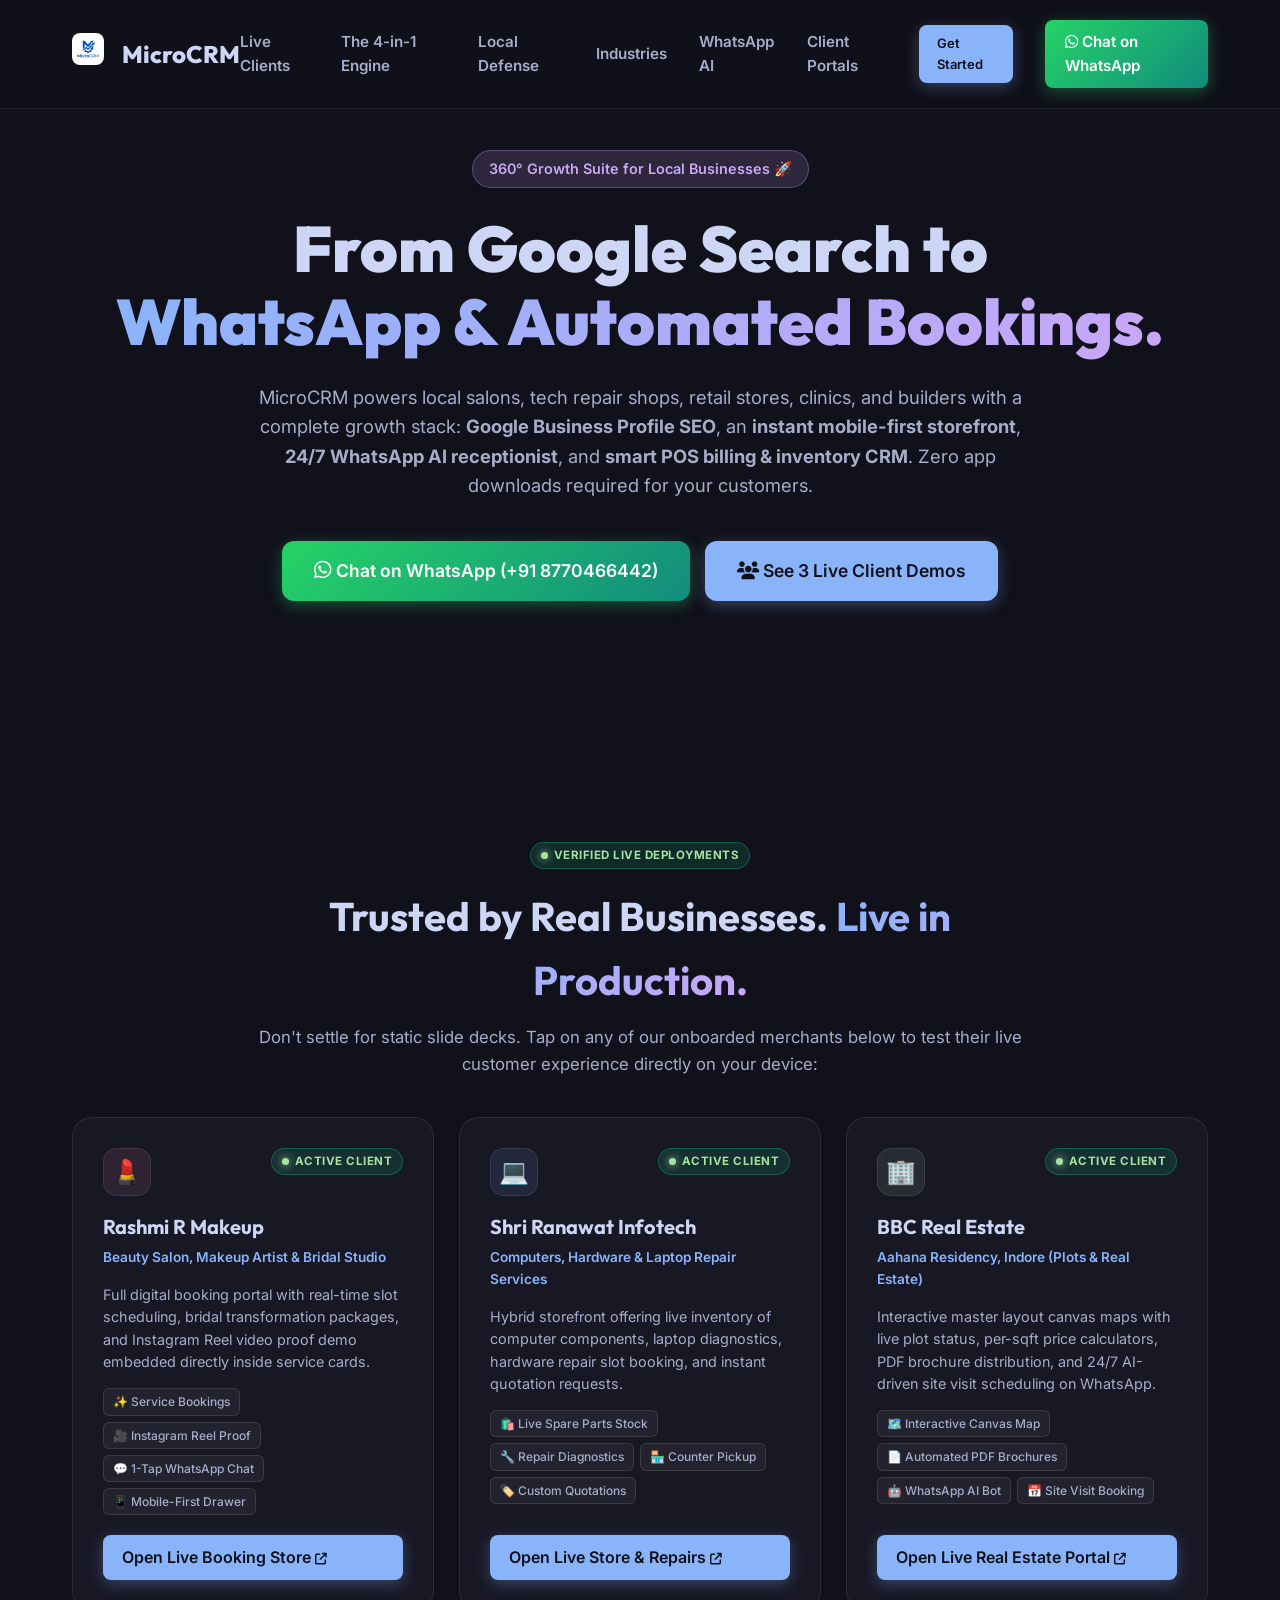
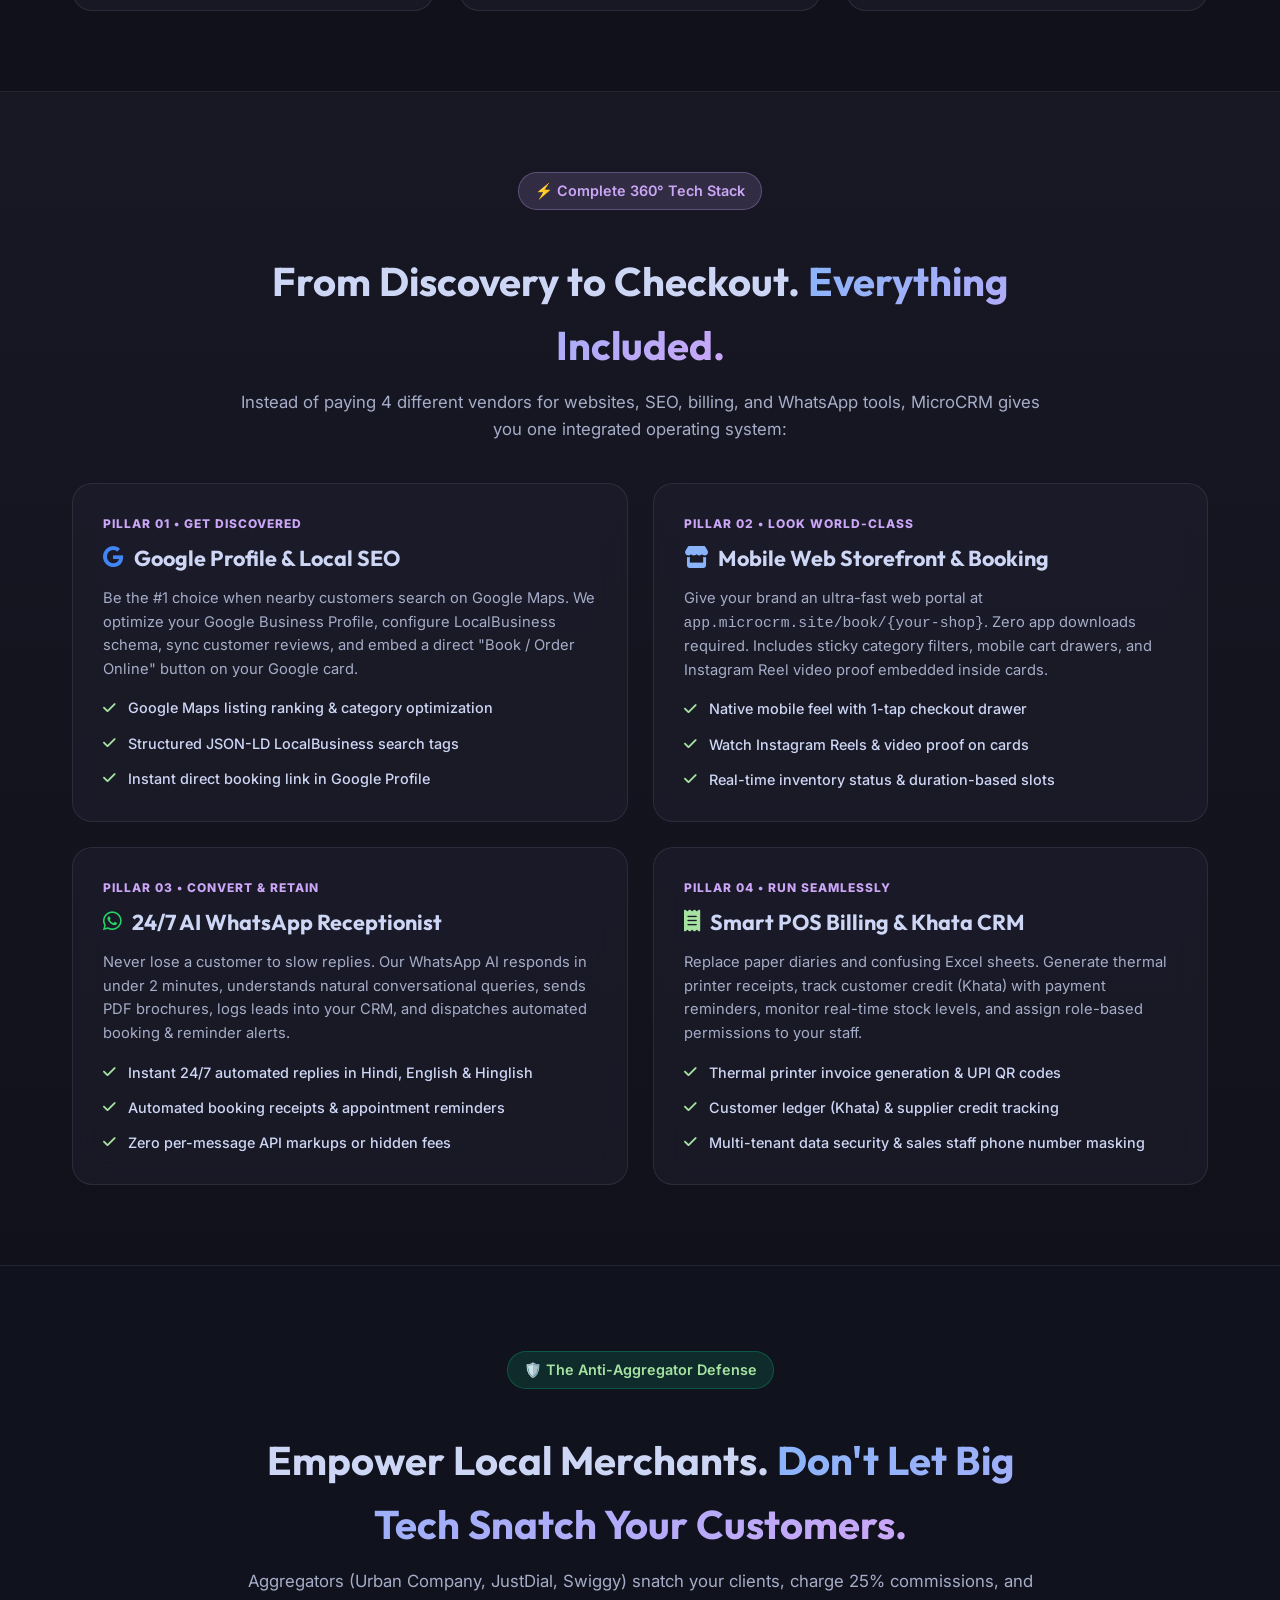
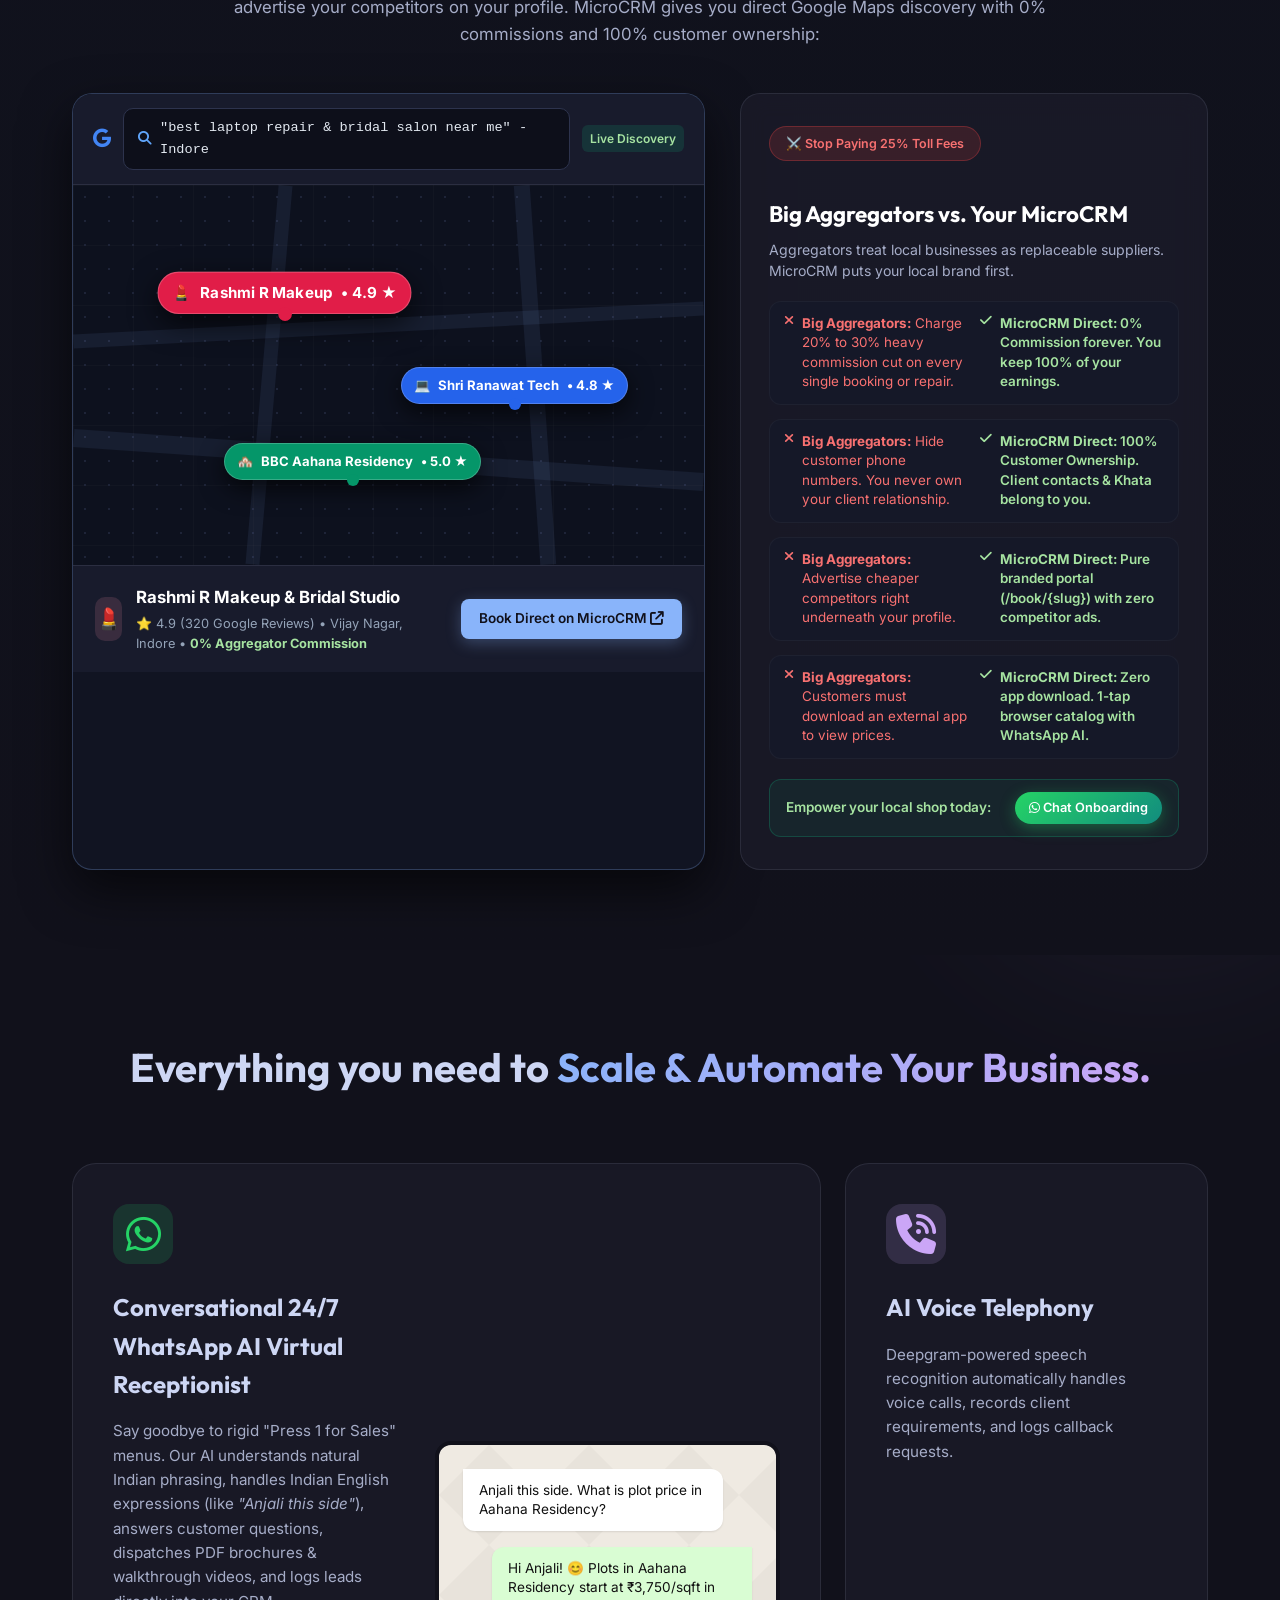
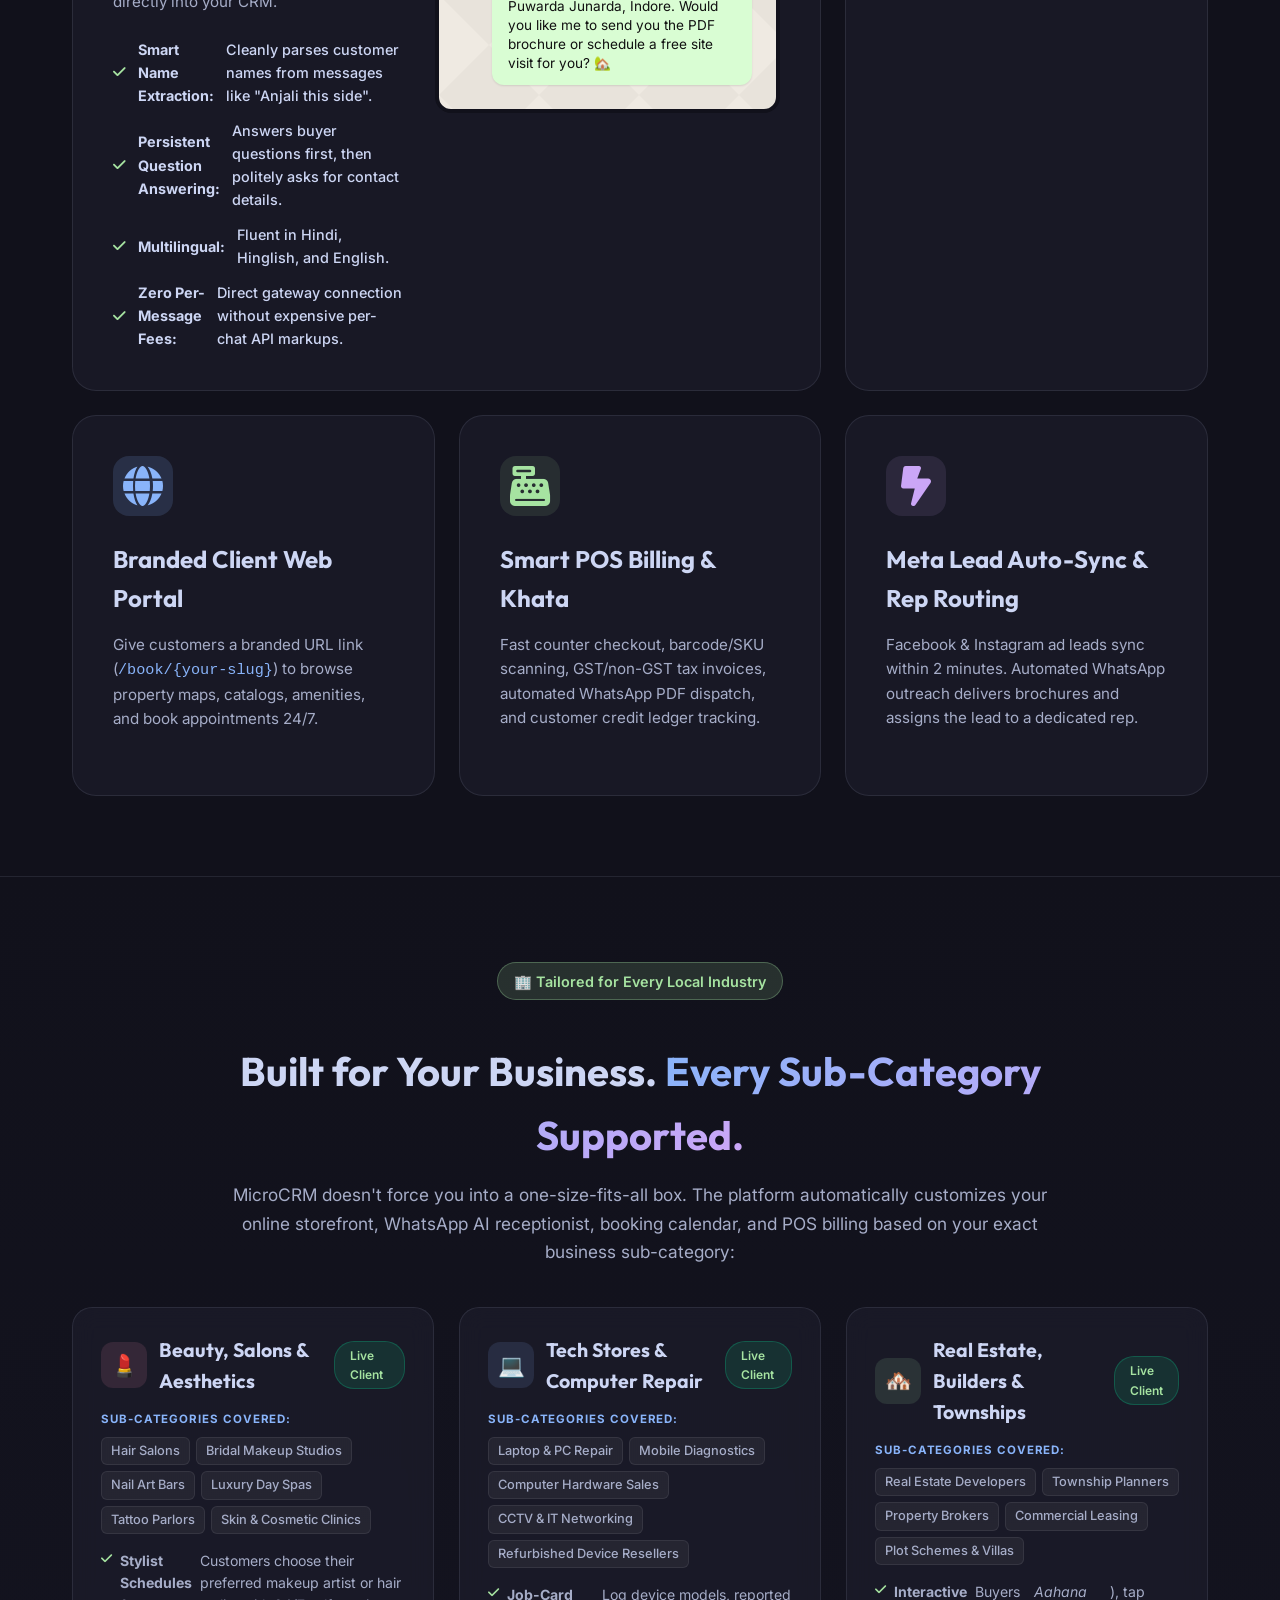
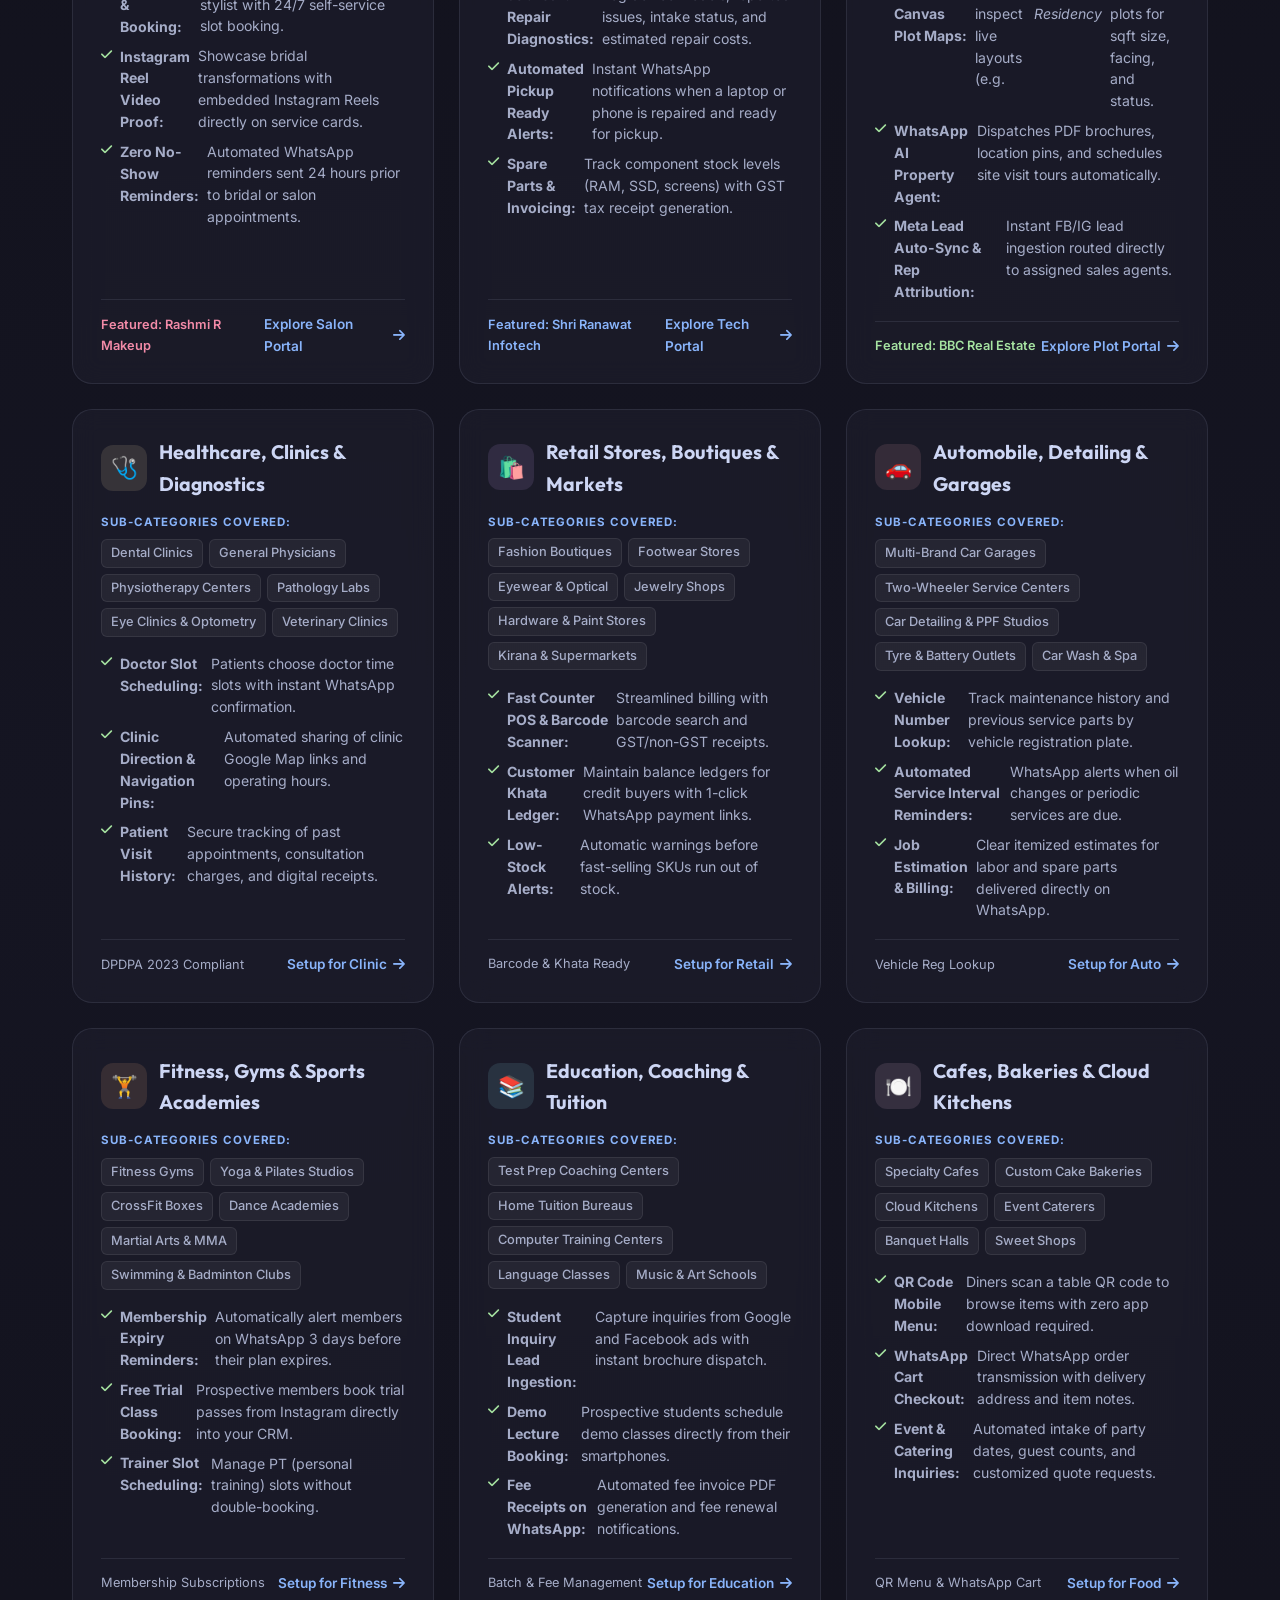
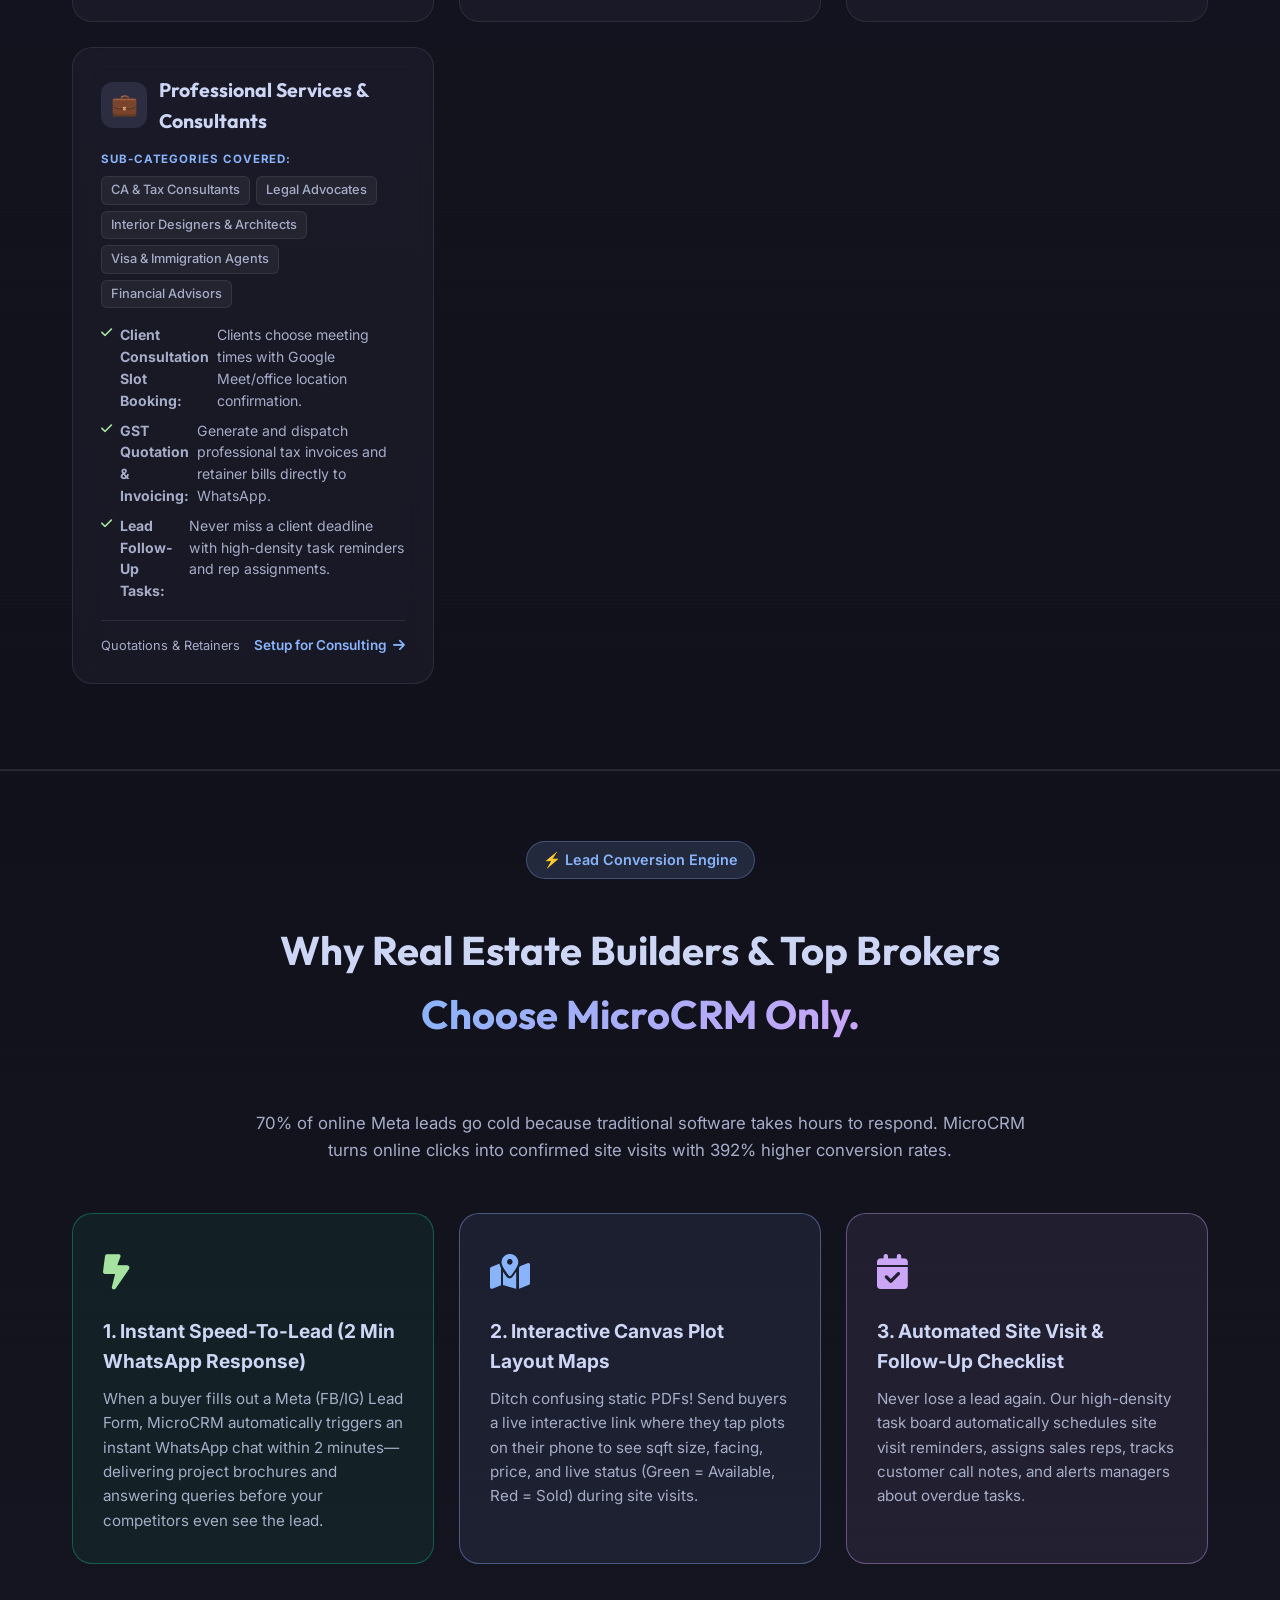
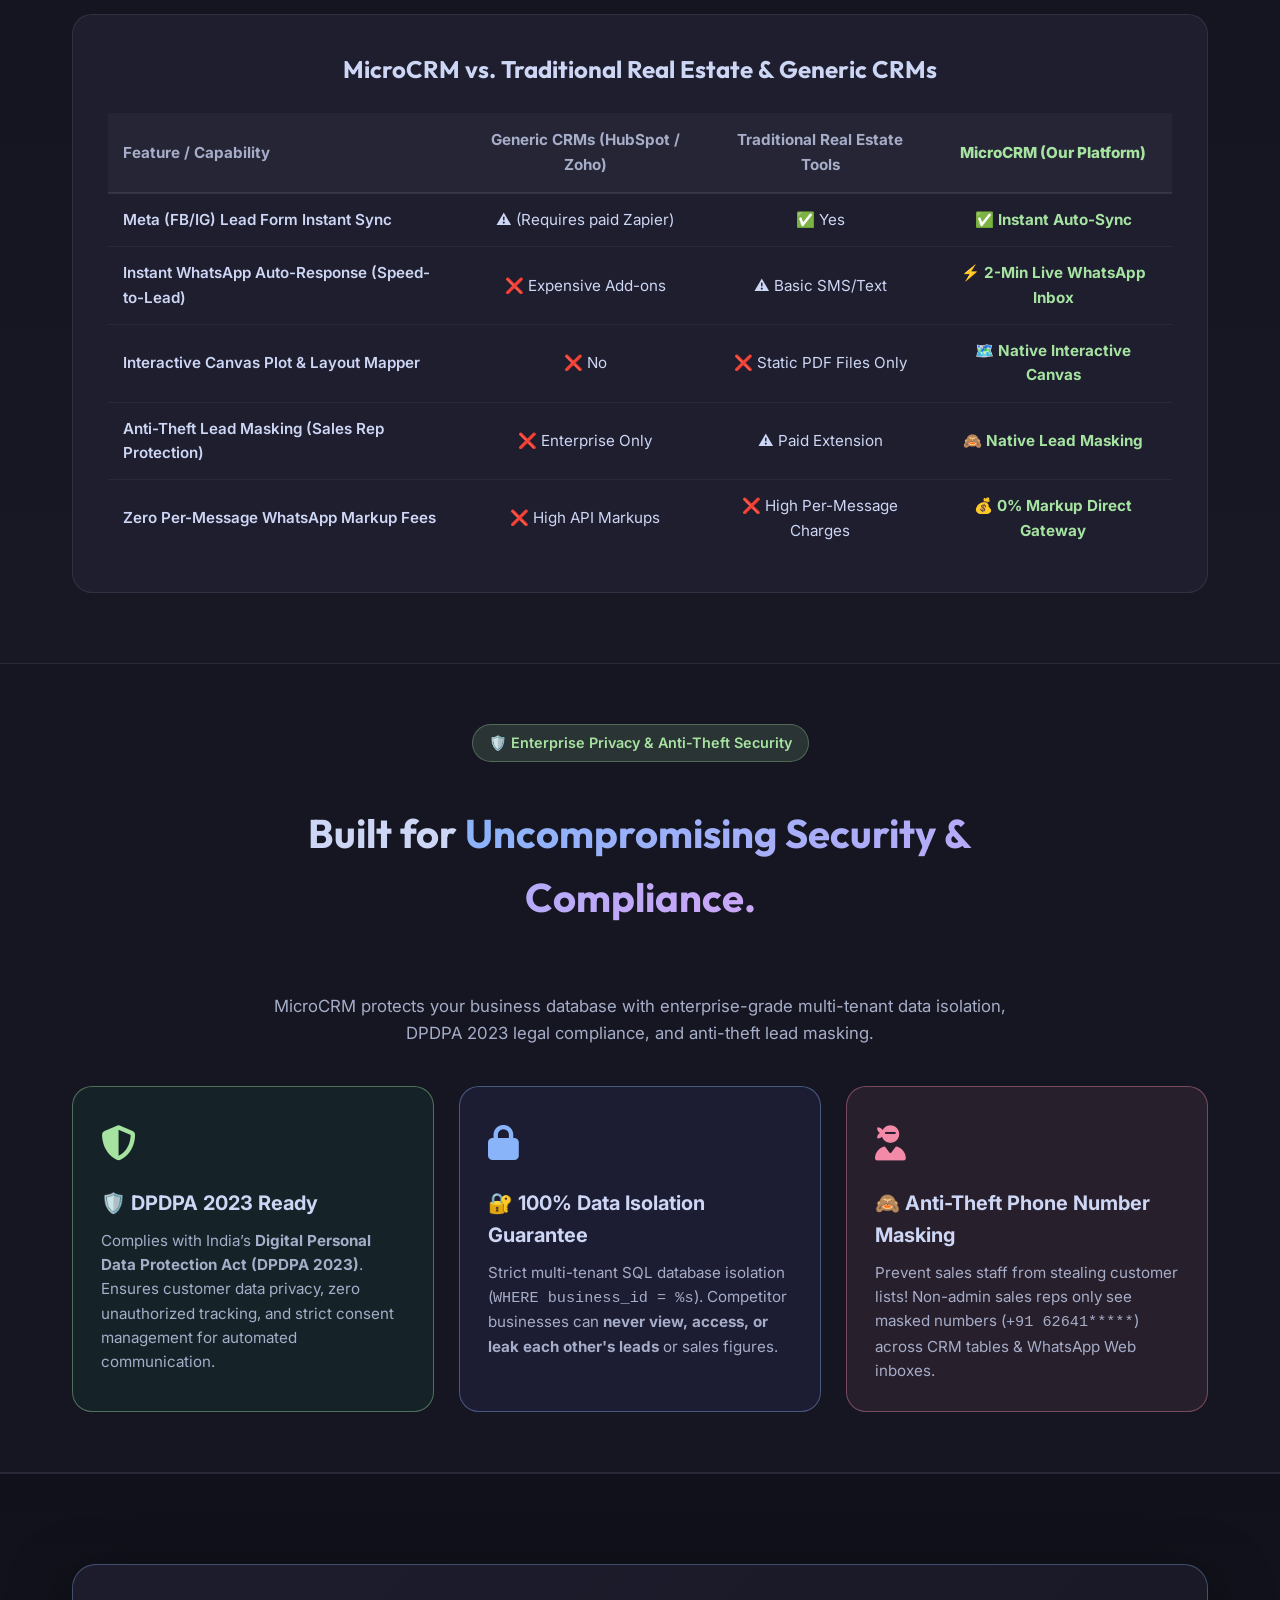
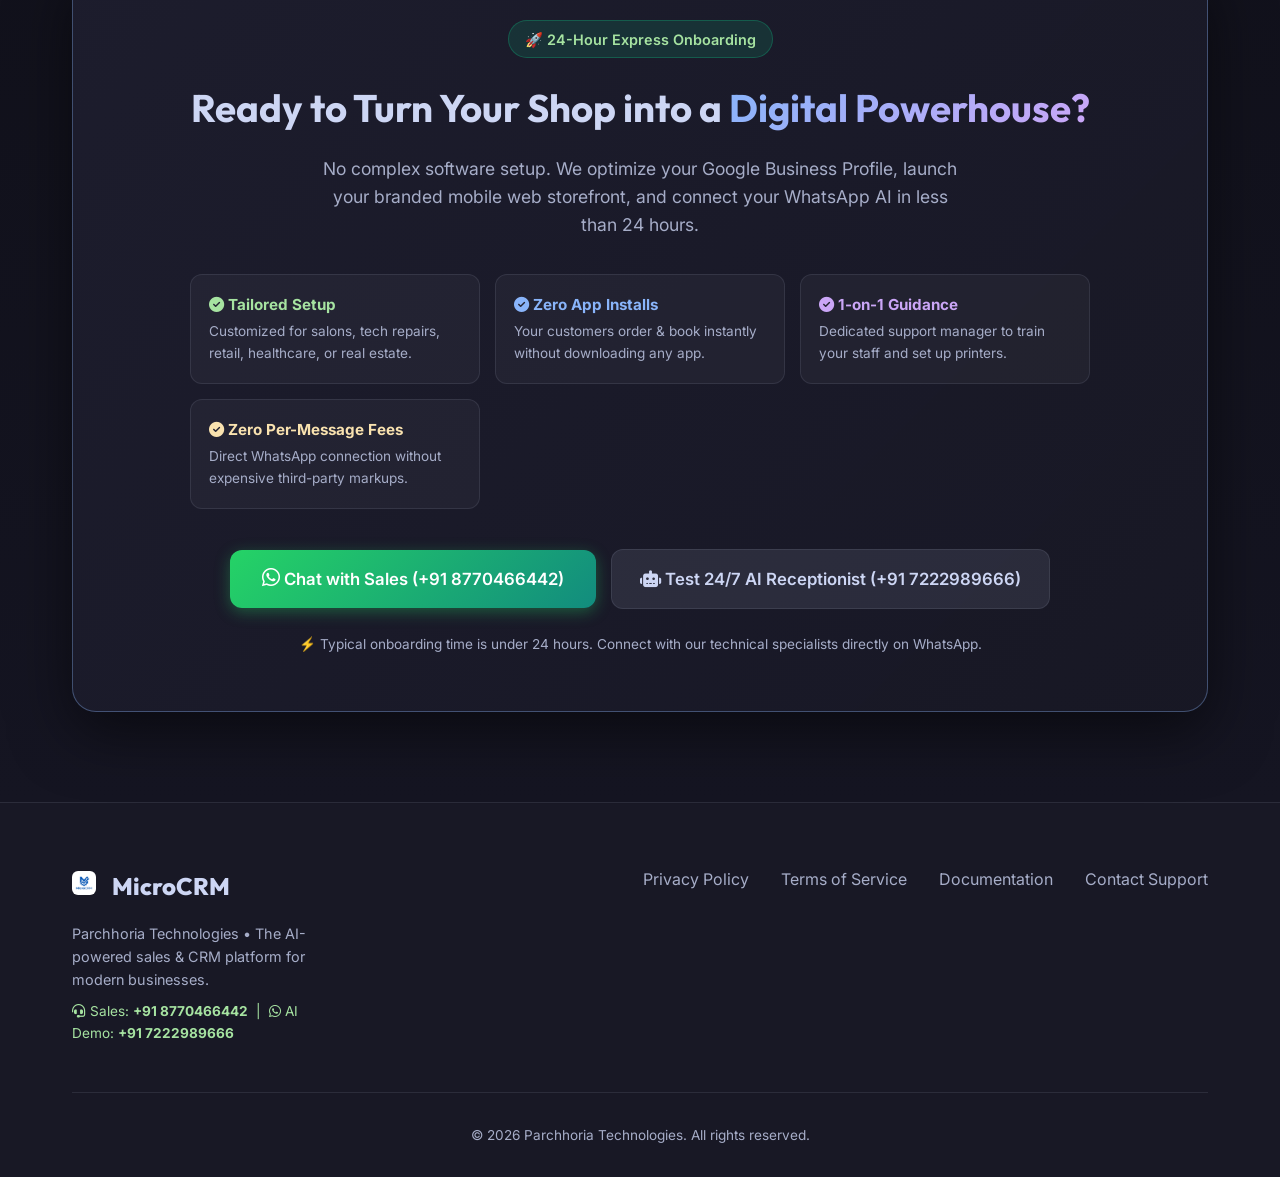
==== commit 4aa76348: "feat: add Google Maps local discovery and anti-aggregator defense to marketing site and pitch deck" ====
--- a/index.html
+++ b/index.html
@@ -25,9 +25,9 @@
             <div class="nav-links">
                 <a href="#showcase">Live Clients</a>
                 <a href="#ecosystem">The 4-in-1 Engine</a>
+                <a href="#local-defense">Local Defense</a>
                 <a href="#industries">Industries</a>
                 <a href="#whatsapp">WhatsApp AI</a>
-                <a href="#why-choose-us">Why Us</a>
                 <a href="portal-demo.html">Client Portals</a>
                 <a href="#get-started" class="btn btn-primary" style="padding: 8px 18px; font-size: 13px;">Get Started</a>
                 <a href="https://wa.me/918770466442" target="_blank" class="btn btn-wa"><i class="fa-brands fa-whatsapp"></i> Chat on WhatsApp</a>
@@ -217,6 +217,156 @@
                         <li><i class="fa-solid fa-check"></i> Customer ledger (Khata) & supplier credit tracking</li>
                         <li><i class="fa-solid fa-check"></i> Multi-tenant data security & sales staff phone number masking</li>
                     </ul>
+                </div>
+            </div>
+        </div>
+    </section>
+
+    <!-- Local Market Defense & Google Maps Discovery Mockup -->
+    <section id="local-defense" class="local-defense-section">
+        <div class="container">
+            <div style="text-align: center; max-width: 820px; margin: 0 auto;">
+                <div class="hero-badge" style="background: rgba(16, 185, 129, 0.15); color: #a6e3a1; border: 1px solid rgba(16, 185, 129, 0.3);">
+                    🛡️ The Anti-Aggregator Defense
+                </div>
+                <h2 class="section-title" style="margin-top: 15px; margin-bottom: 12px;">
+                    Empower Local Merchants. <span class="gradient-text">Don't Let Big Tech Snatch Your Customers.</span>
+                </h2>
+                <p style="color: var(--text-muted); font-size: 1.05rem;">
+                    Aggregators (Urban Company, JustDial, Swiggy) snatch your clients, charge 25% commissions, and advertise your competitors on your profile. MicroCRM gives you direct Google Maps discovery with 0% commissions and 100% customer ownership:
+                </p>
+            </div>
+
+            <div class="defense-grid">
+                <!-- Interactive Google Map Mockup -->
+                <div class="map-mockup-frame">
+                    <div class="map-header-bar">
+                        <i class="fa-brands fa-google" style="color: #4285F4; font-size: 1.2rem;"></i>
+                        <div class="map-search-input">
+                            <i class="fa-solid fa-magnifying-glass" style="color: #60a5fa;"></i>
+                            <span id="mapTypedSearch">"best laptop repair & bridal salon near me" - Indore</span>
+                        </div>
+                        <span style="font-size: 0.75rem; color: #a6e3a1; background: rgba(16,185,129,0.15); padding: 4px 8px; border-radius: 6px; font-weight: 600;">Live Discovery</span>
+                    </div>
+
+                    <div class="map-canvas-area" id="mapCanvas">
+                        <!-- Stylized Roads -->
+                        <div class="map-road road-h1"></div>
+                        <div class="map-road road-h2"></div>
+                        <div class="map-road road-v1"></div>
+                        <div class="map-road road-v2"></div>
+
+                        <!-- Pin 1: Rashmi R Makeup -->
+                        <div class="map-pin active" id="pin-salon" style="top: 25%; left: 16%;" onclick="selectMapShop('salon')">
+                            <div class="pin-bubble" style="background: #e11d48;">
+                                💄 <span>Rashmi R Makeup</span> &bull; 4.9 ★
+                            </div>
+                            <div class="pin-pulse" style="color: #e11d48;"></div>
+                        </div>
+
+                        <!-- Pin 2: Shri Ranawat Infotech -->
+                        <div class="map-pin" id="pin-tech" style="top: 48%; left: 52%;" onclick="selectMapShop('tech')">
+                            <div class="pin-bubble" style="background: #2563eb;">
+                                💻 <span>Shri Ranawat Tech</span> &bull; 4.8 ★
+                            </div>
+                            <div class="pin-pulse" style="color: #2563eb;"></div>
+                        </div>
+
+                        <!-- Pin 3: BBC Real Estate -->
+                        <div class="map-pin" id="pin-realestate" style="top: 68%; left: 24%;" onclick="selectMapShop('realestate')">
+                            <div class="pin-bubble" style="background: #059669;">
+                                🏘️ <span>BBC Aahana Residency</span> &bull; 5.0 ★
+                            </div>
+                            <div class="pin-pulse" style="color: #059669;"></div>
+                        </div>
+                    </div>
+
+                    <!-- Selected Shop Preview Drawer -->
+                    <div class="map-popup-drawer" id="mapDrawer">
+                        <div style="display: flex; align-items: center; gap: 14px;">
+                            <div id="drawerIcon" style="width: 44px; height: 44px; border-radius: 10px; background: rgba(243, 139, 168, 0.15); color: #f472b6; display: flex; align-items: center; justify-content: center; font-size: 1.3rem;">
+                                💄
+                            </div>
+                            <div>
+                                <h4 id="drawerTitle" style="color: #fff; font-size: 1.05rem; margin: 0 0 3px 0;">Rashmi R Makeup & Bridal Studio</h4>
+                                <p id="drawerMeta" style="color: #94a3b8; font-size: 0.8rem; margin: 0;">
+                                    ⭐ 4.9 (320 Google Reviews) &bull; Vijay Nagar, Indore &bull; <strong style="color: #a6e3a1;">0% Aggregator Commission</strong>
+                                </p>
+                            </div>
+                        </div>
+                        <a id="drawerBtn" href="https://app.microcrm.site/book/rashmi-r-makeup" target="_blank" class="btn btn-primary" style="padding: 9px 18px; font-size: 0.85rem; white-space: nowrap; gap: 8px;">
+                            <span>Book Direct on MicroCRM</span>
+                            <i class="fa-solid fa-arrow-up-right-from-square"></i>
+                        </a>
+                    </div>
+                </div>
+
+                <!-- Comparison Card -->
+                <div class="defense-comparison-card">
+                    <div>
+                        <div class="hero-badge" style="background: rgba(239, 68, 68, 0.15); color: #f87171; border: 1px solid rgba(239, 68, 68, 0.3); font-size: 0.78rem;">
+                            ⚔️ Stop Paying 25% Toll Fees
+                        </div>
+                        <h3 style="font-family: 'Outfit', sans-serif; font-size: 1.4rem; color: #fff; margin: 12px 0 6px 0;">
+                            Big Aggregators vs. Your MicroCRM
+                        </h3>
+                        <p style="color: var(--text-muted); font-size: 0.88rem; line-height: 1.5; margin: 0;">
+                            Aggregators treat local businesses as replaceable suppliers. MicroCRM puts your local brand first.
+                        </p>
+                    </div>
+
+                    <div class="comparison-table">
+                        <div class="comparison-row">
+                            <div class="comp-bad">
+                                <i class="fa-solid fa-xmark"></i>
+                                <span><strong>Big Aggregators:</strong> Charge 20% to 30% heavy commission cut on every single booking or repair.</span>
+                            </div>
+                            <div class="comp-good">
+                                <i class="fa-solid fa-check"></i>
+                                <span><strong>MicroCRM Direct:</strong> 0% Commission forever. You keep 100% of your earnings.</span>
+                            </div>
+                        </div>
+
+                        <div class="comparison-row">
+                            <div class="comp-bad">
+                                <i class="fa-solid fa-xmark"></i>
+                                <span><strong>Big Aggregators:</strong> Hide customer phone numbers. You never own your client relationship.</span>
+                            </div>
+                            <div class="comp-good">
+                                <i class="fa-solid fa-check"></i>
+                                <span><strong>MicroCRM Direct:</strong> 100% Customer Ownership. Client contacts & Khata belong to you.</span>
+                            </div>
+                        </div>
+
+                        <div class="comparison-row">
+                            <div class="comp-bad">
+                                <i class="fa-solid fa-xmark"></i>
+                                <span><strong>Big Aggregators:</strong> Advertise cheaper competitors right underneath your profile.</span>
+                            </div>
+                            <div class="comp-good">
+                                <i class="fa-solid fa-check"></i>
+                                <span><strong>MicroCRM Direct:</strong> Pure branded portal (/book/{slug}) with zero competitor ads.</span>
+                            </div>
+                        </div>
+
+                        <div class="comparison-row">
+                            <div class="comp-bad">
+                                <i class="fa-solid fa-xmark"></i>
+                                <span><strong>Big Aggregators:</strong> Customers must download an external app to view prices.</span>
+                            </div>
+                            <div class="comp-good">
+                                <i class="fa-solid fa-check"></i>
+                                <span><strong>MicroCRM Direct:</strong> Zero app download. 1-tap browser catalog with WhatsApp AI.</span>
+                            </div>
+                        </div>
+                    </div>
+
+                    <div style="background: rgba(16, 185, 129, 0.08); border: 1px solid rgba(16, 185, 129, 0.25); border-radius: 12px; padding: 12px 16px; display: flex; align-items: center; justify-content: space-between;">
+                        <span style="font-size: 0.85rem; color: #a6e3a1; font-weight: 600;">Empower your local shop today:</span>
+                        <a href="https://wa.me/918770466442?text=Hi%2C%20I%20want%20to%20set%20up%20MicroCRM%20for%20my%20local%20business%20to%20get%20direct%20Google%20orders." target="_blank" class="btn btn-wa" style="padding: 6px 14px; font-size: 0.8rem; border-radius: 20px;">
+                            <i class="fa-brands fa-whatsapp"></i> Chat Onboarding
+                        </a>
+                    </div>
                 </div>
             </div>
         </div>
--- a/style.css
+++ b/style.css
@@ -544,6 +544,177 @@
     color: var(--accent);
 }
 
+/* Local Market Defense & Google Maps Discovery Mockup */
+.local-defense-section {
+    padding: 85px 0;
+    background: linear-gradient(180deg, #10121d 0%, var(--bg-main) 100%);
+    border-top: 1px solid var(--border);
+    position: relative;
+    overflow: hidden;
+}
+
+.defense-grid {
+    display: grid;
+    grid-template-columns: 1.15fr 0.85fr;
+    gap: 35px;
+    margin-top: 45px;
+    align-items: stretch;
+}
+
+.map-mockup-frame {
+    background: #111422;
+    border: 1.5px solid rgba(137, 180, 250, 0.25);
+    border-radius: 20px;
+    overflow: hidden;
+    box-shadow: 0 20px 50px rgba(0, 0, 0, 0.6);
+    display: flex;
+    flex-direction: column;
+}
+
+.map-header-bar {
+    background: #181b2c;
+    padding: 14px 20px;
+    border-bottom: 1px solid var(--border);
+    display: flex;
+    align-items: center;
+    gap: 12px;
+}
+
+.map-search-input {
+    flex: 1;
+    background: #0d0f1a;
+    border: 1px solid #2d334d;
+    border-radius: 10px;
+    padding: 8px 14px;
+    color: #e2e8f0;
+    font-size: 0.85rem;
+    font-family: monospace;
+    display: flex;
+    align-items: center;
+    gap: 8px;
+}
+
+.map-canvas-area {
+    height: 380px;
+    background: #0d111e;
+    position: relative;
+    overflow: hidden;
+    background-image: 
+        radial-gradient(#1e2438 1.5px, transparent 1.5px),
+        linear-gradient(to right, rgba(255,255,255,0.02) 1px, transparent 1px),
+        linear-gradient(to bottom, rgba(255,255,255,0.02) 1px, transparent 1px);
+    background-size: 24px 24px, 60px 60px, 60px 60px;
+}
+
+.map-road {
+    position: absolute;
+    background: rgba(137, 180, 250, 0.08);
+}
+.road-h1 { top: 35%; left: 0; right: 0; height: 14px; transform: rotate(-3deg); }
+.road-h2 { top: 70%; left: 0; right: 0; height: 18px; transform: rotate(4deg); }
+.road-v1 { left: 30%; top: 0; bottom: 0; width: 14px; transform: rotate(5deg); }
+.road-v2 { left: 72%; top: 0; bottom: 0; width: 16px; transform: rotate(-4deg); }
+
+.map-pin {
+    position: absolute;
+    cursor: pointer;
+    transition: transform 0.2s cubic-bezier(0.34, 1.56, 0.64, 1);
+    z-index: 10;
+}
+.map-pin:hover, .map-pin.active {
+    transform: scale(1.15) translateY(-5px);
+    z-index: 20;
+}
+
+.pin-bubble {
+    display: inline-flex;
+    align-items: center;
+    gap: 8px;
+    padding: 7px 12px;
+    border-radius: 24px;
+    font-size: 0.82rem;
+    font-weight: 700;
+    color: #fff;
+    box-shadow: 0 8px 25px rgba(0,0,0,0.7);
+    white-space: nowrap;
+    border: 1.5px solid rgba(255,255,255,0.2);
+}
+
+.pin-pulse {
+    position: absolute;
+    bottom: -6px;
+    left: 50%;
+    transform: translateX(-50%);
+    width: 12px;
+    height: 12px;
+    background: currentColor;
+    border-radius: 50%;
+    animation: pinPulse 2s infinite;
+}
+
+@keyframes pinPulse {
+    0% { transform: translateX(-50%) scale(1); opacity: 0.8; }
+    100% { transform: translateX(-50%) scale(3); opacity: 0; }
+}
+
+.map-popup-drawer {
+    background: #181b2c;
+    border-top: 1px solid var(--border);
+    padding: 18px 22px;
+    display: flex;
+    align-items: center;
+    justify-content: space-between;
+    gap: 15px;
+}
+
+.defense-comparison-card {
+    background: var(--glass-bg);
+    border: 1px solid var(--border);
+    border-radius: 20px;
+    padding: 32px 28px;
+    display: flex;
+    flex-direction: column;
+    justify-content: space-between;
+    backdrop-filter: blur(12px);
+}
+
+.comparison-table {
+    display: flex;
+    flex-direction: column;
+    gap: 14px;
+    margin: 20px 0;
+}
+
+.comparison-row {
+    display: grid;
+    grid-template-columns: 1fr 1fr;
+    gap: 12px;
+    background: #151828;
+    border-radius: 12px;
+    padding: 12px 14px;
+    border: 1px solid rgba(255,255,255,0.04);
+}
+
+.comp-bad {
+    color: #f87171;
+    font-size: 0.84rem;
+    line-height: 1.45;
+    display: flex;
+    align-items: flex-start;
+    gap: 8px;
+}
+
+.comp-good {
+    color: #a6e3a1;
+    font-size: 0.84rem;
+    line-height: 1.45;
+    display: flex;
+    align-items: flex-start;
+    gap: 8px;
+    font-weight: 600;
+}
+
+
 @media (max-width: 1024px) {
     .bento-grid { grid-template-columns: 1fr 1fr; }
     .col-span-2 { grid-column: span 2; }
@@ -551,6 +722,7 @@
     .arch-box { flex-direction: column; padding: 2.5rem; }
     .showcase-grid { grid-template-columns: 1fr; }
     .ecosystem-grid { grid-template-columns: 1fr; }
+    .defense-grid { grid-template-columns: 1fr; }
 }
 
 @media (max-width: 768px) {
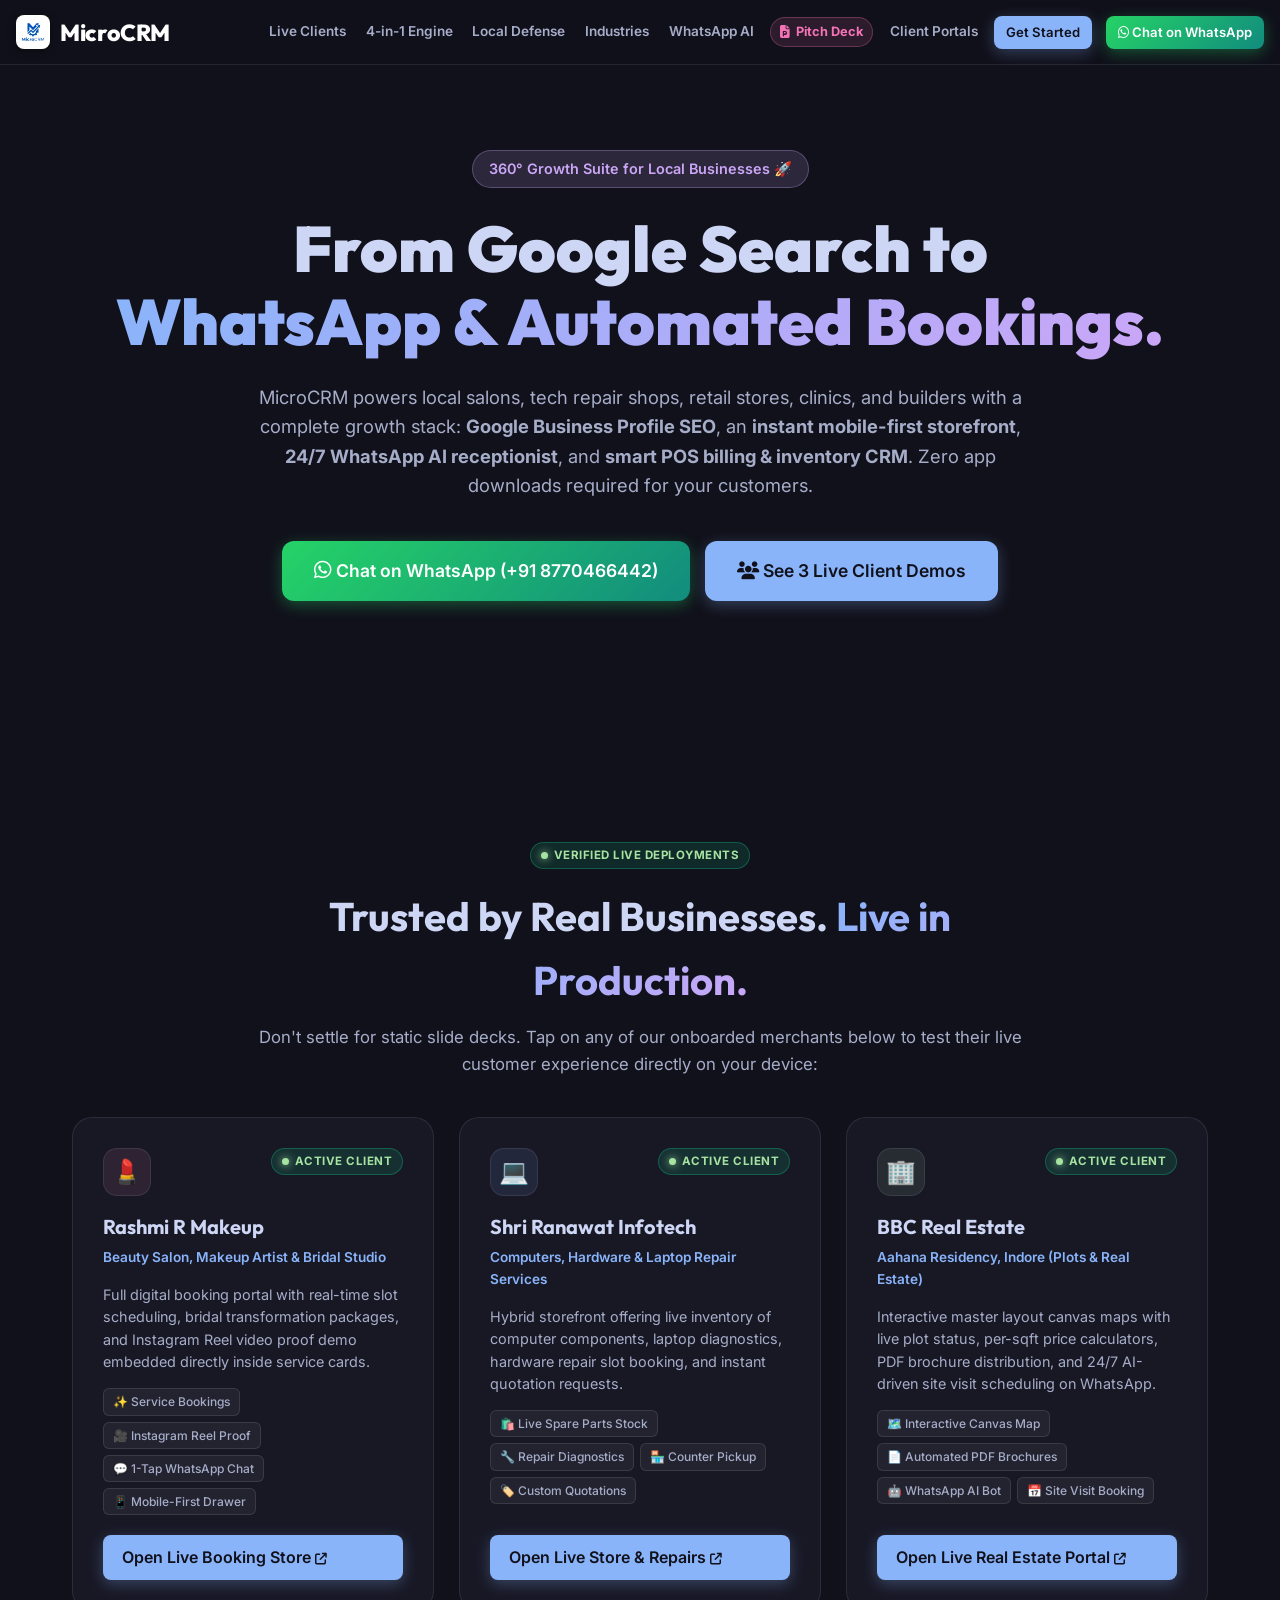
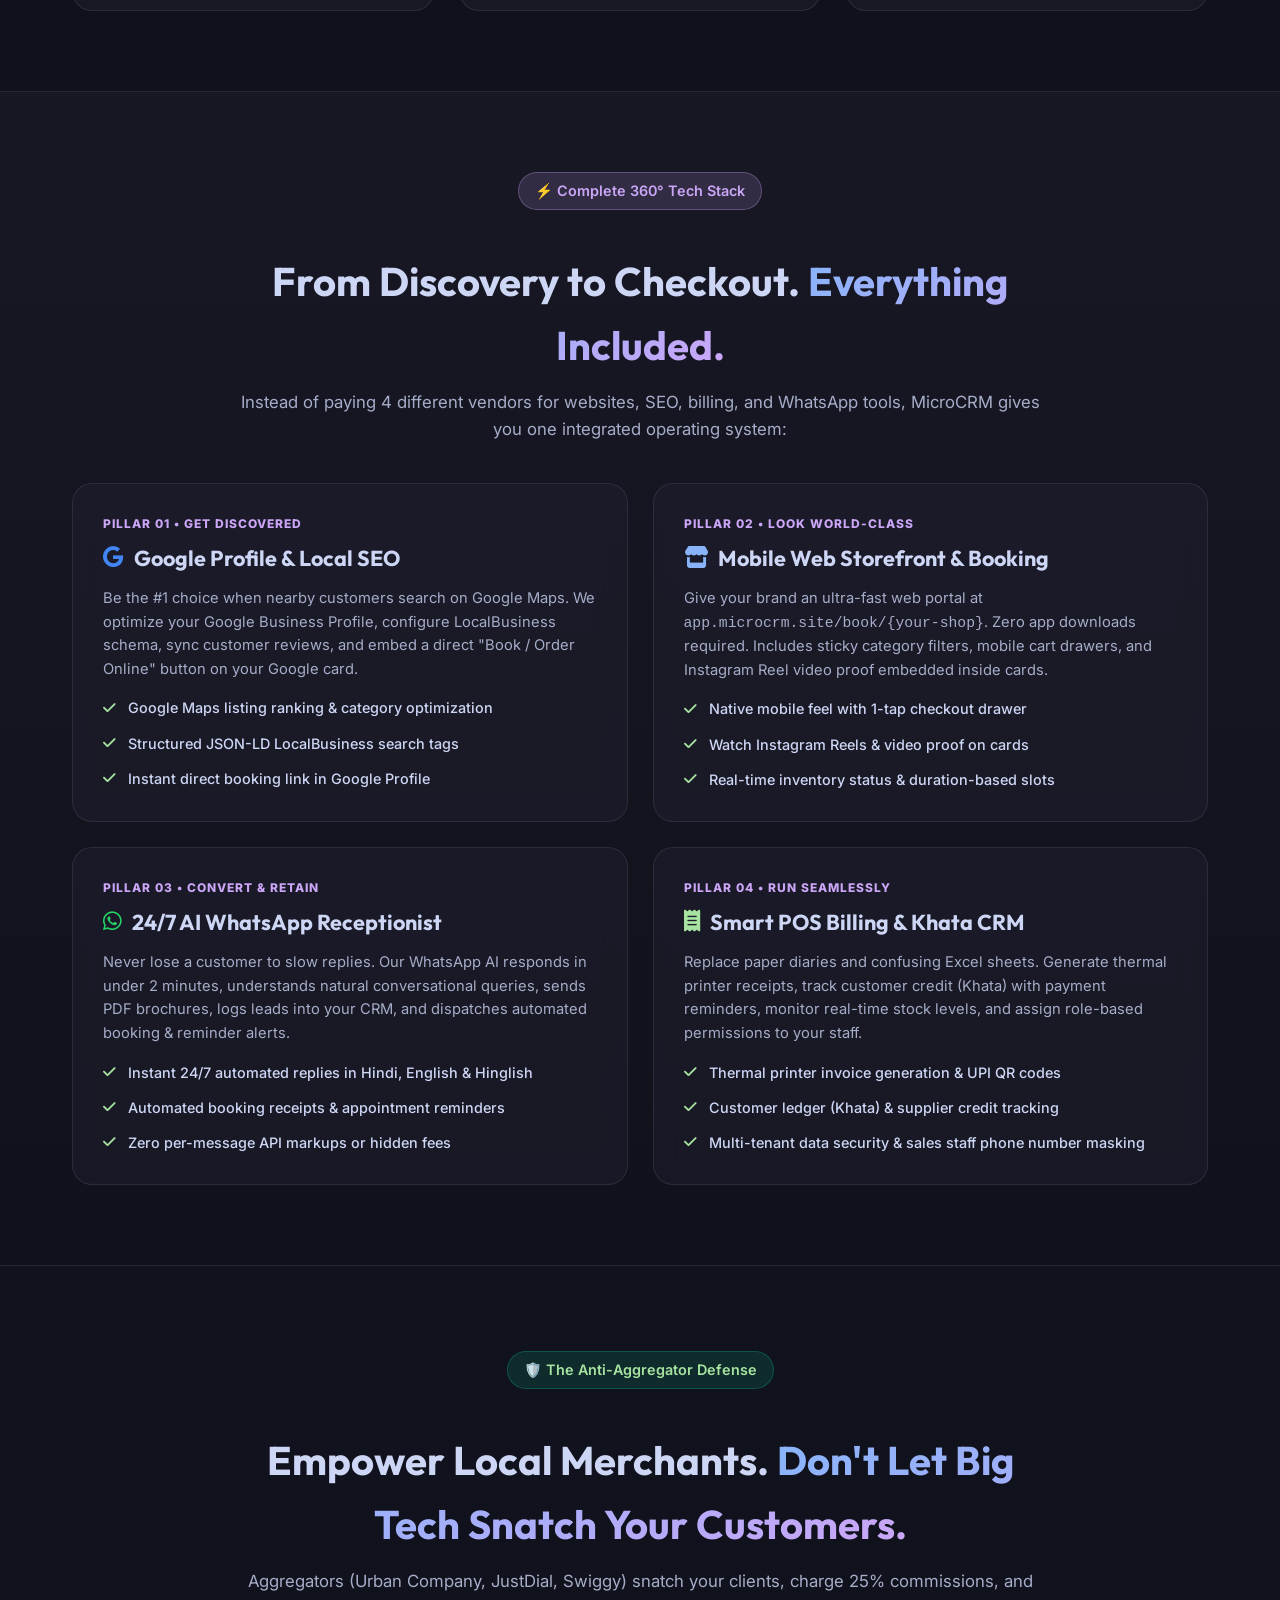
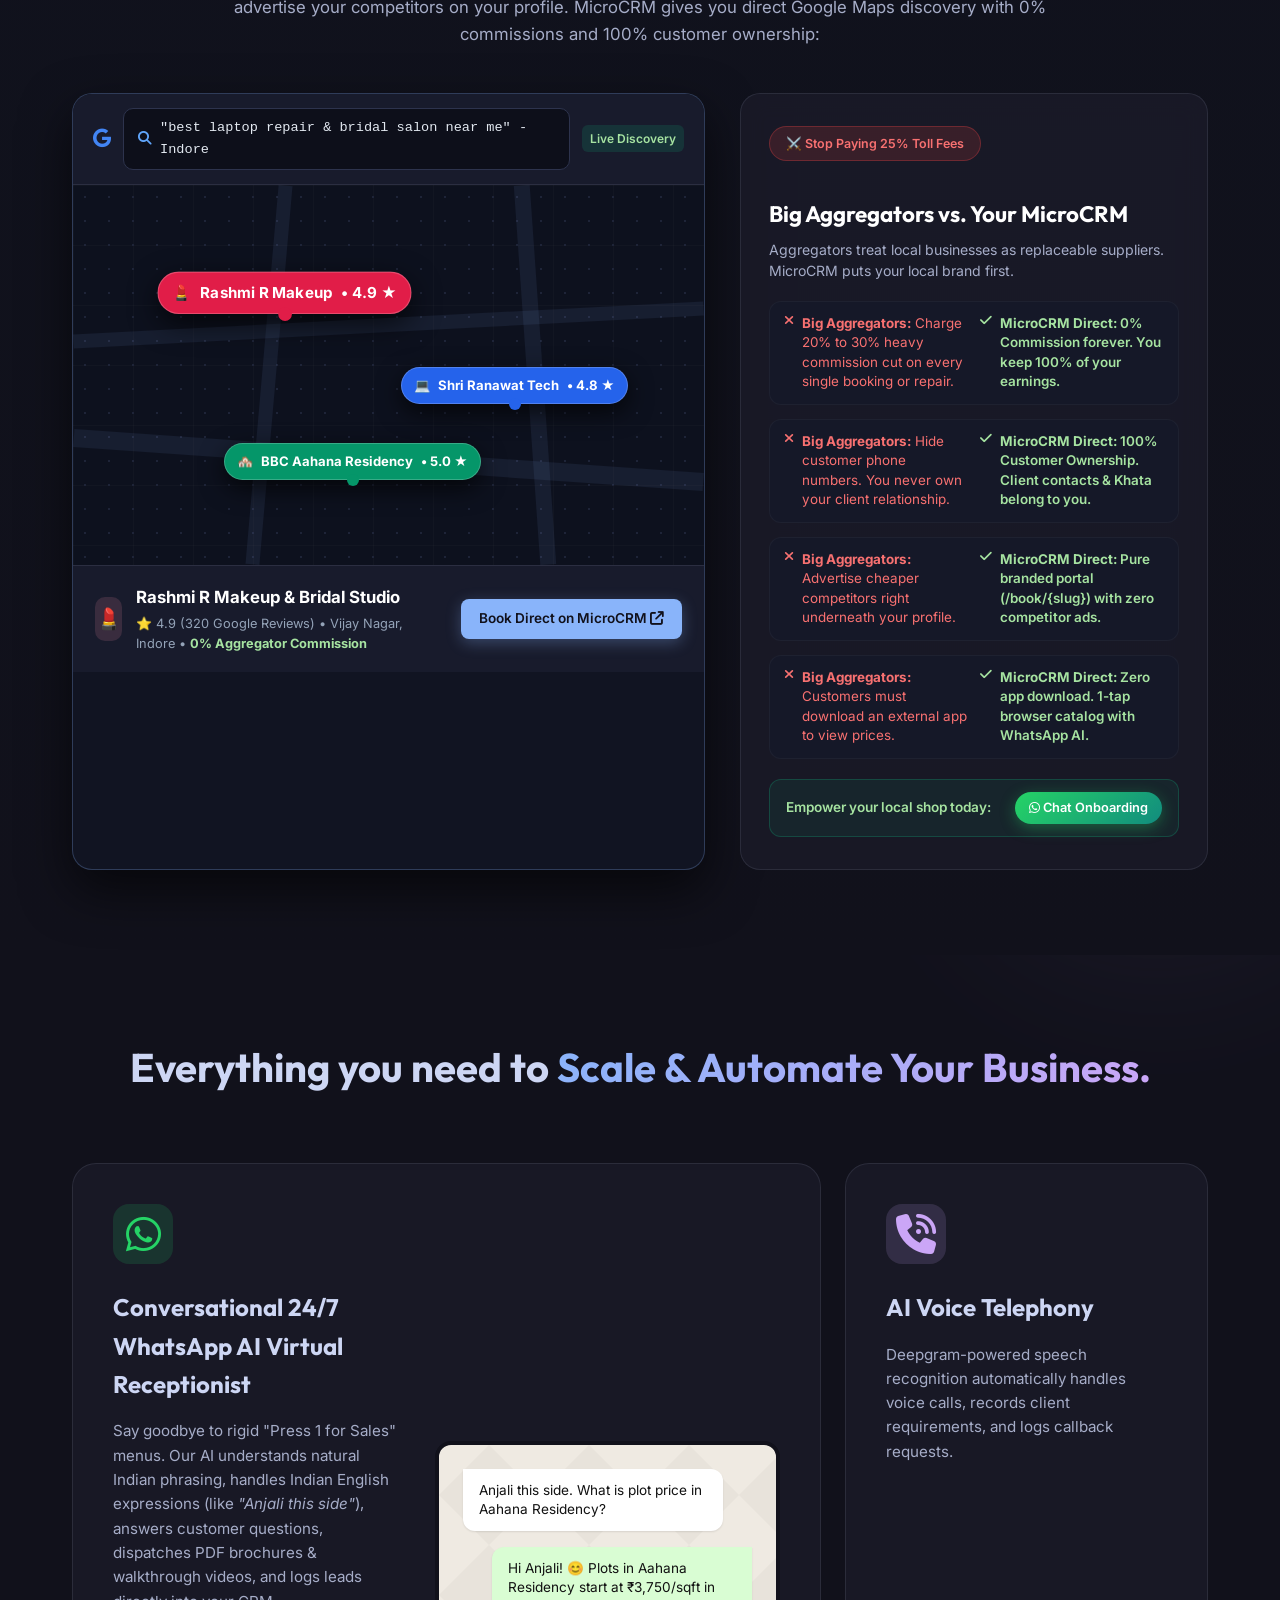
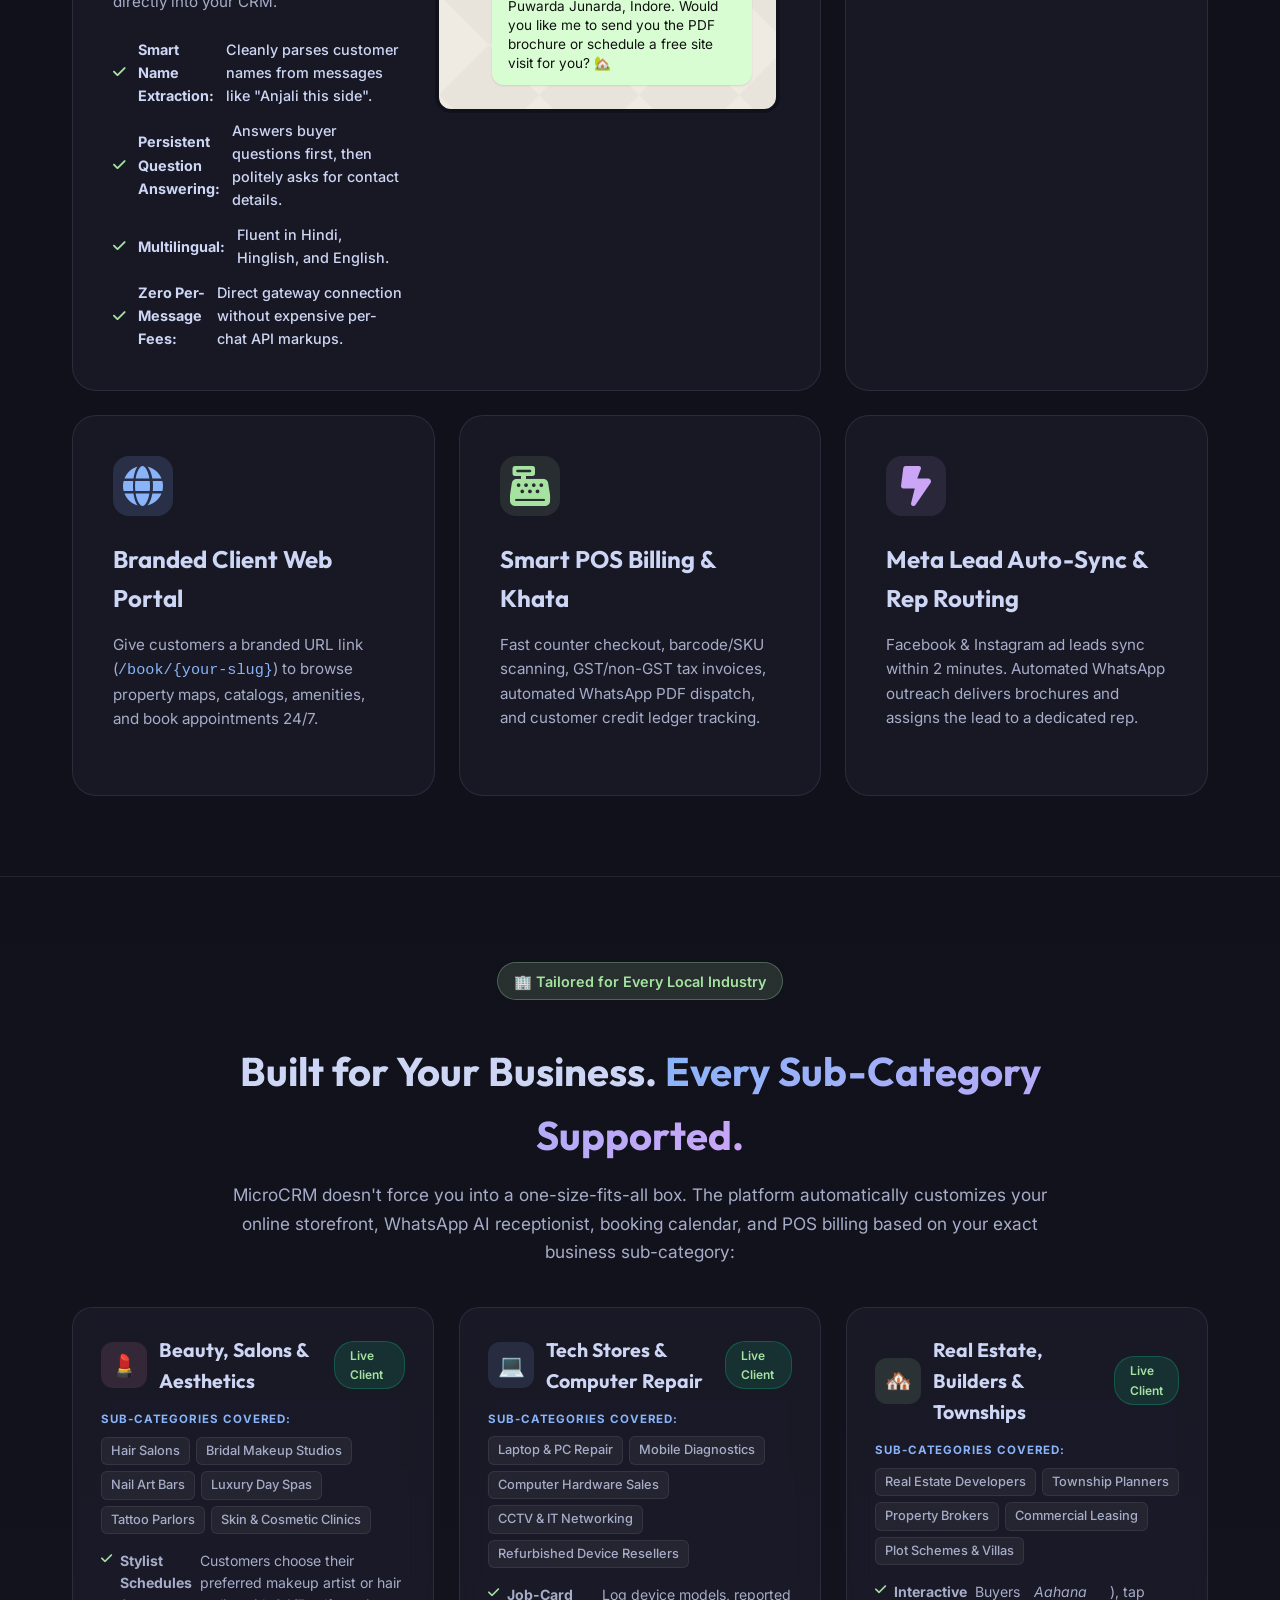
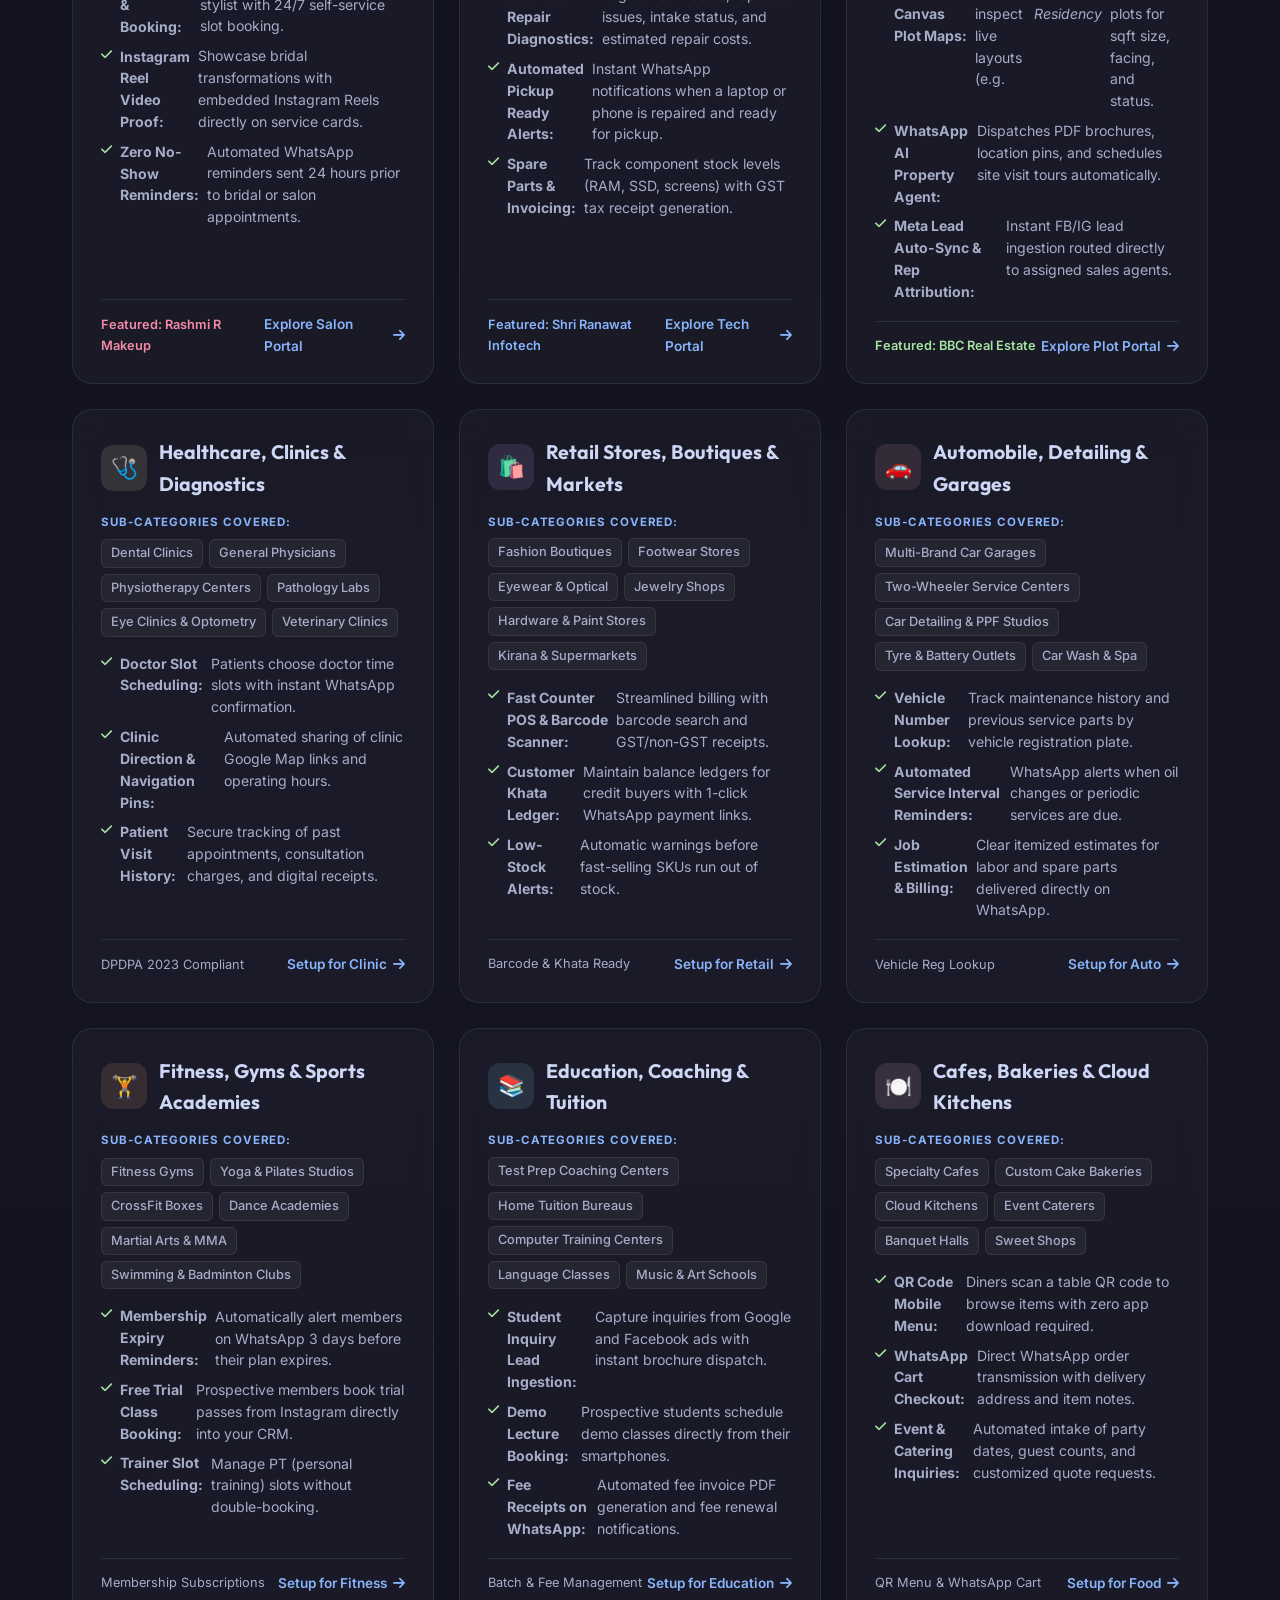
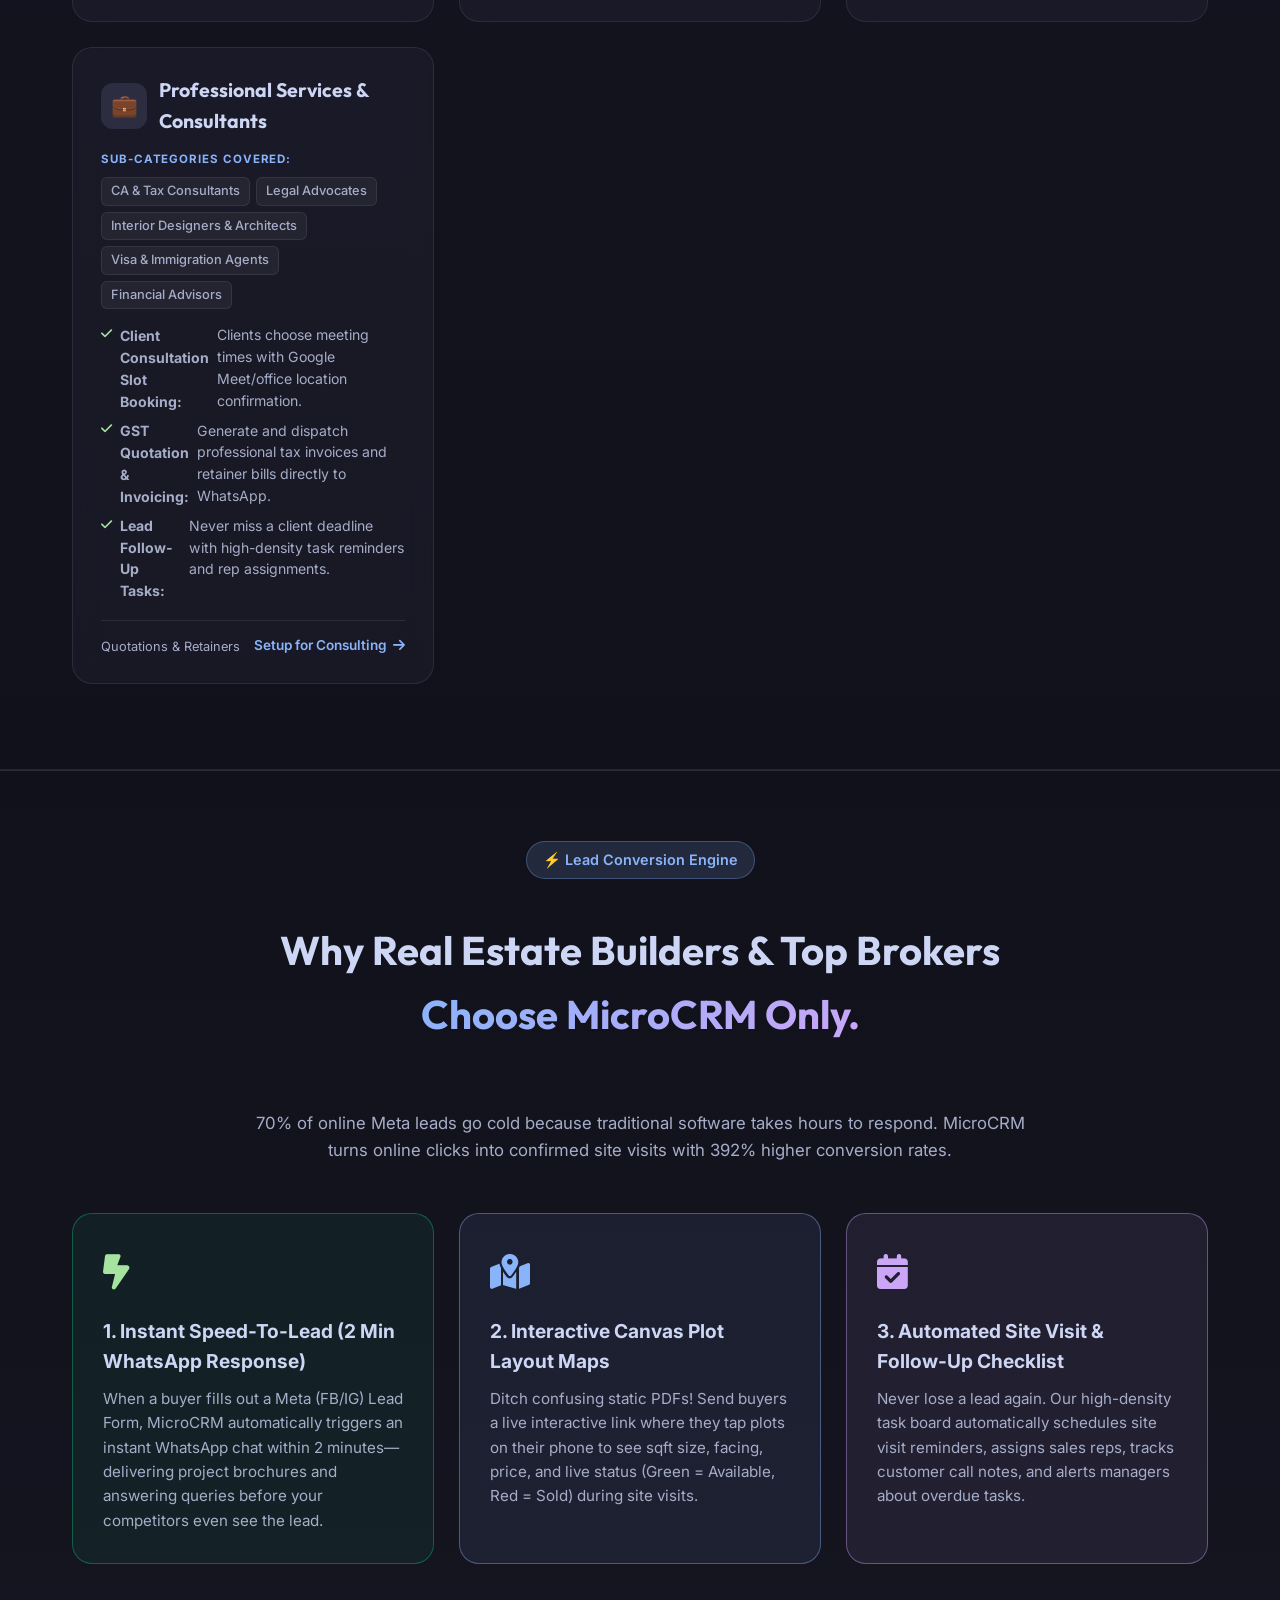
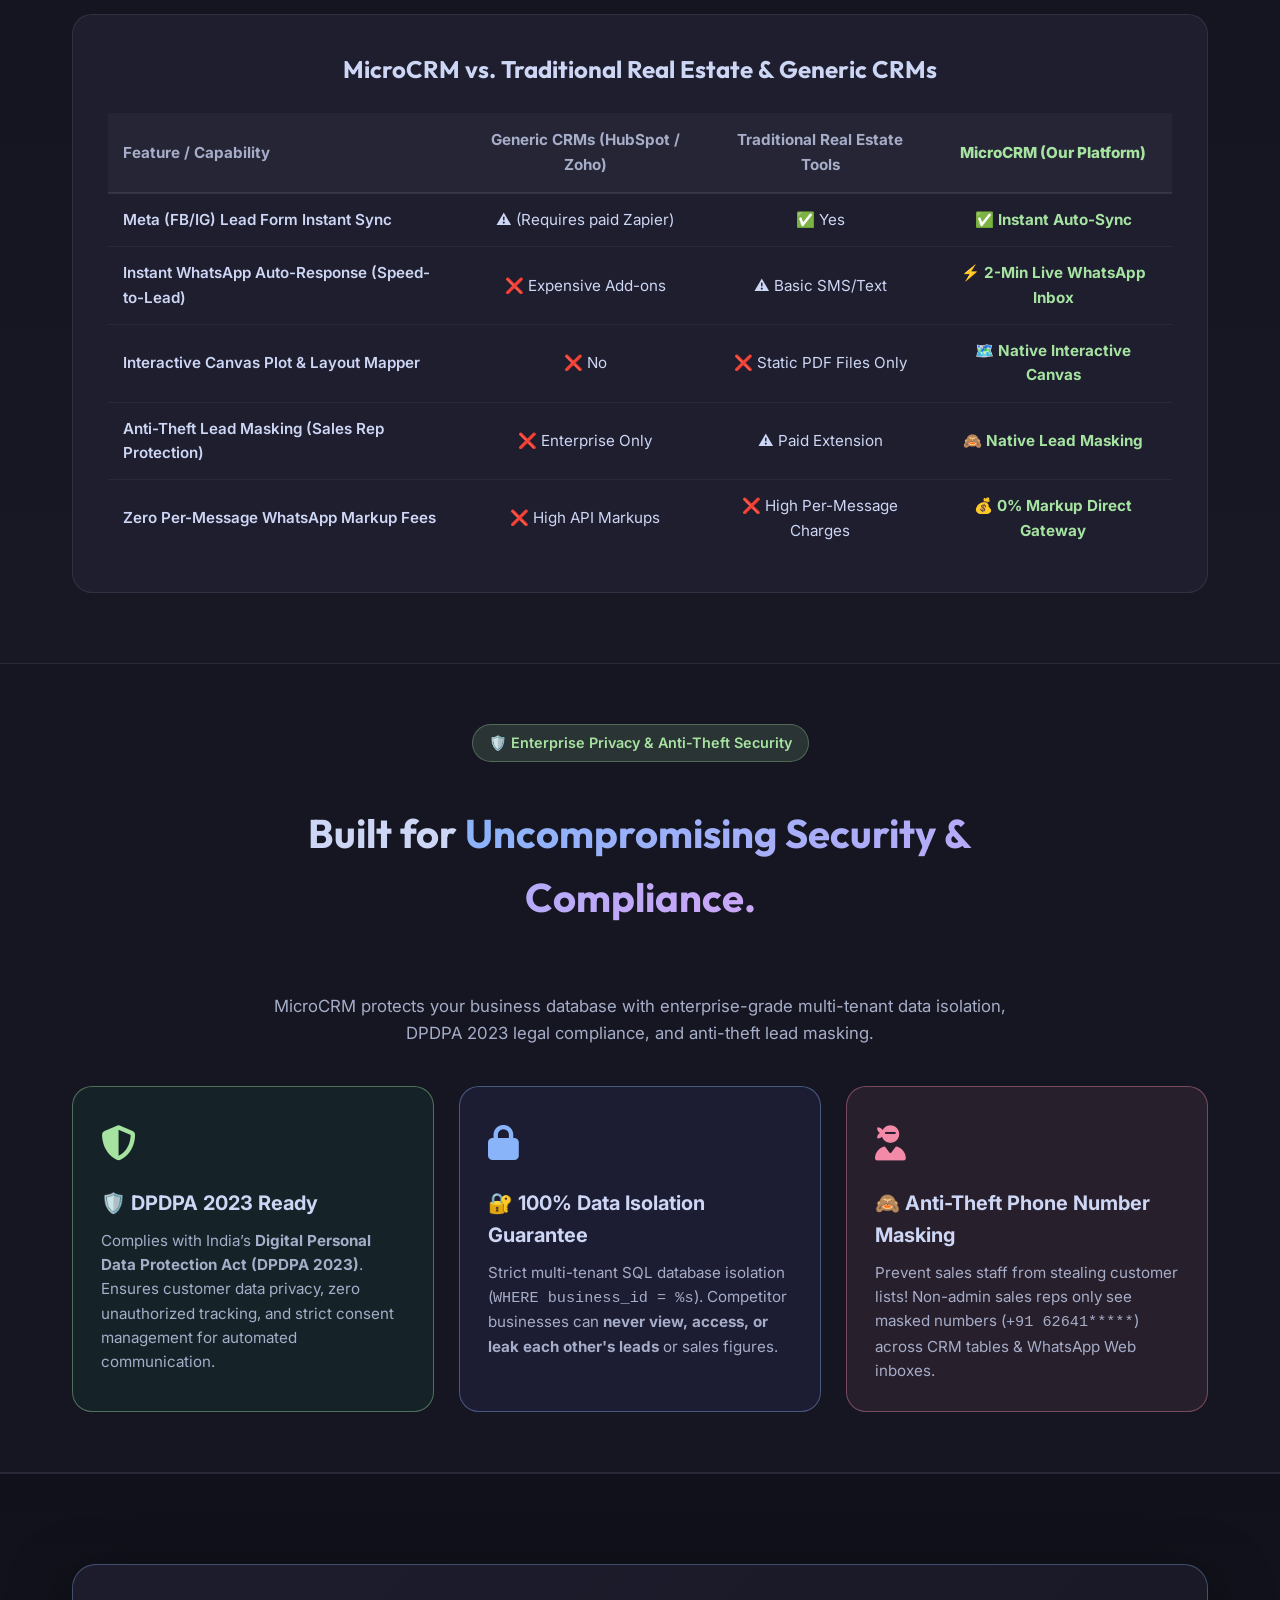
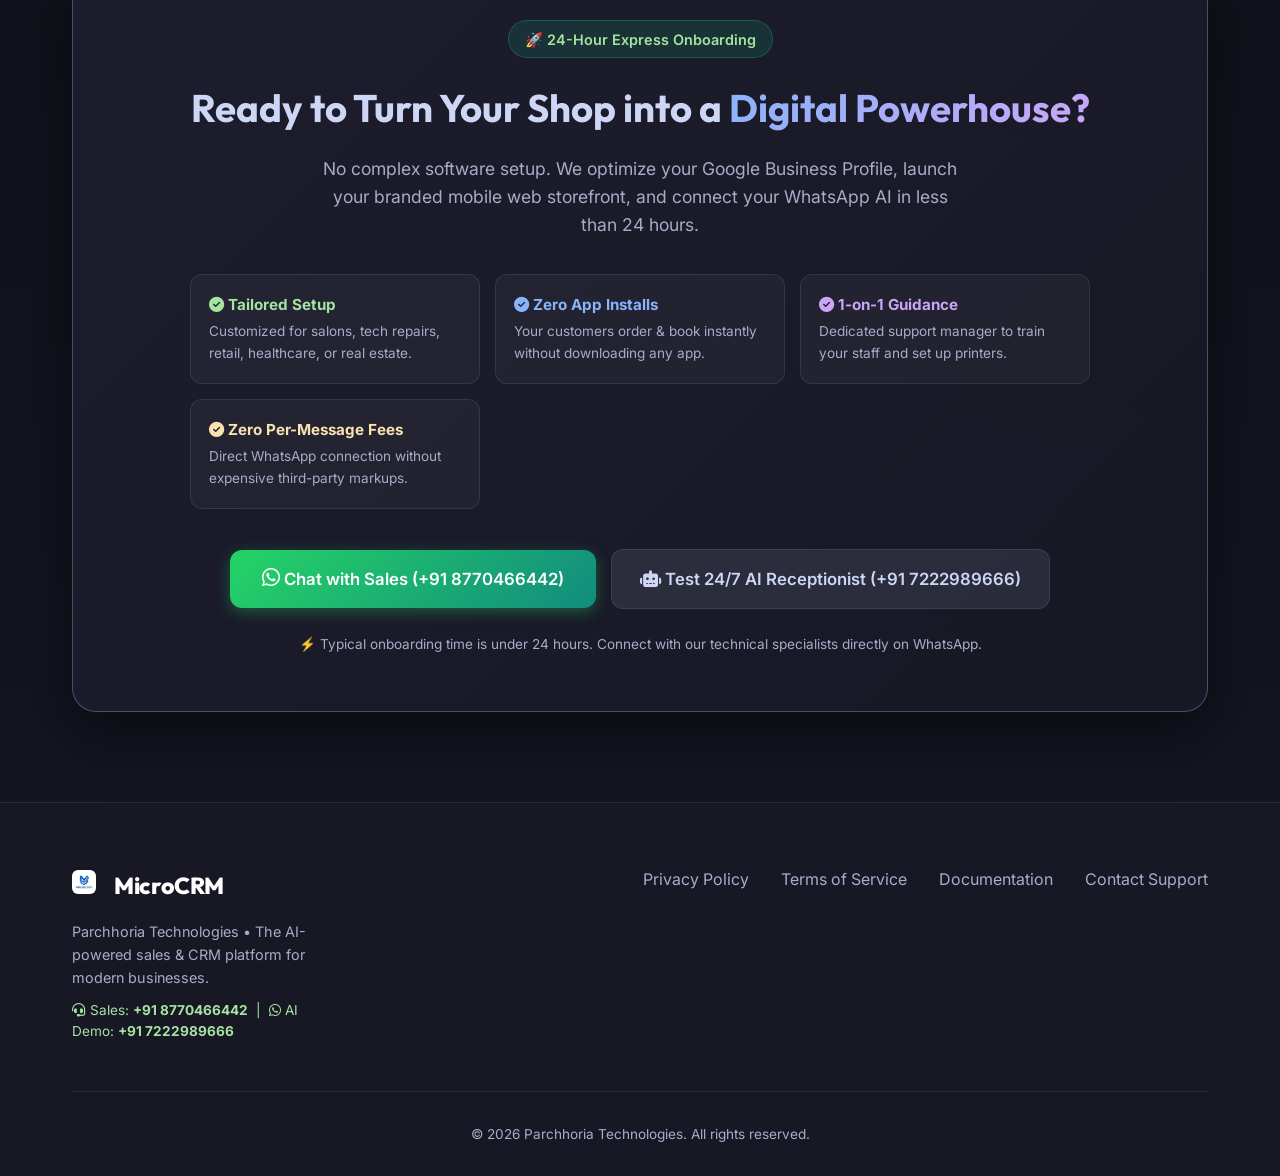
==== commit 202b201c: "fix(ui): resolve navbar overlap, add mobile drawer navigation, and make pitch deck responsive with t" ====
--- a/index.html
+++ b/index.html
@@ -18,19 +18,32 @@
     
     <nav class="navbar">
         <div class="nav-container">
-            <div class="logo">
-                <span class="logo-icon"><img src="logo.png" alt="MicroCRM Logo" style="height: 32px; width: 32px; margin-right: 10px; border-radius: 8px;"></span>
+            <a href="index.html" class="logo">
+                <img src="logo.png" alt="MicroCRM Logo" class="logo-img">
                 <span class="logo-text">MicroCRM</span>
-            </div>
-            <div class="nav-links">
-                <a href="#showcase">Live Clients</a>
-                <a href="#ecosystem">The 4-in-1 Engine</a>
-                <a href="#local-defense">Local Defense</a>
-                <a href="#industries">Industries</a>
-                <a href="#whatsapp">WhatsApp AI</a>
-                <a href="portal-demo.html">Client Portals</a>
-                <a href="#get-started" class="btn btn-primary" style="padding: 8px 18px; font-size: 13px;">Get Started</a>
-                <a href="https://wa.me/918770466442" target="_blank" class="btn btn-wa"><i class="fa-brands fa-whatsapp"></i> Chat on WhatsApp</a>
+            </a>
+            
+            <div class="nav-links" id="navLinks">
+                <a href="#showcase" class="nav-item">Live Clients</a>
+                <a href="#ecosystem" class="nav-item">4-in-1 Engine</a>
+                <a href="#local-defense" class="nav-item">Local Defense</a>
+                <a href="#industries" class="nav-item">Industries</a>
+                <a href="#whatsapp" class="nav-item">WhatsApp AI</a>
+                <a href="pitch-deck.html" class="nav-item nav-deck-badge"><i class="fa-solid fa-file-powerpoint"></i> Pitch Deck</a>
+                <a href="portal-demo.html" class="nav-item">Client Portals</a>
+                <a href="#get-started" class="btn btn-primary nav-btn" style="padding: 7px 16px; font-size: 13px;">Get Started</a>
+                <a href="https://wa.me/918770466442" target="_blank" class="btn btn-wa nav-btn" style="padding: 7px 16px; font-size: 13px;"><i class="fa-brands fa-whatsapp"></i> Chat on WhatsApp</a>
+            </div>
+
+            <div class="nav-mobile-actions">
+                <a href="https://wa.me/918770466442" target="_blank" class="btn btn-wa btn-mobile-wa">
+                    <i class="fa-brands fa-whatsapp"></i> Chat
+                </a>
+                <button class="mobile-toggle" id="mobileNavToggle" aria-label="Toggle navigation">
+                    <span class="hamburger-bar"></span>
+                    <span class="hamburger-bar"></span>
+                    <span class="hamburger-bar"></span>
+                </button>
             </div>
         </div>
     </nav>
--- a/style.css
+++ b/style.css
@@ -53,53 +53,156 @@
 
 /* Navbar */
 .navbar {
-    padding: 1.25rem 0;
+    padding: 0.85rem 0;
     position: fixed;
     width: 100%;
     top: 0;
     z-index: 100;
-    background: rgba(17, 17, 27, 0.85);
-    backdrop-filter: blur(12px);
+    background: rgba(17, 17, 27, 0.92);
+    backdrop-filter: blur(16px);
+    -webkit-backdrop-filter: blur(16px);
     border-bottom: 1px solid var(--border);
     transition: all 0.3s ease;
 }
 
 .nav-container {
-    max-width: 1200px;
+    max-width: 1320px;
     margin: 0 auto;
-    padding: 0 2rem;
+    padding: 0 1.5rem;
     display: flex;
     justify-content: space-between;
     align-items: center;
+    position: relative;
+    gap: 1.5rem;
 }
 
 .logo {
     display: flex;
     align-items: center;
-    gap: 0.5rem;
+    gap: 0.65rem;
     font-family: 'Outfit', sans-serif;
-    font-size: 1.5rem;
+    font-size: 1.45rem;
     font-weight: 800;
     color: var(--text-main);
-}
-
-.logo-icon { color: var(--accent); }
+    text-decoration: none;
+    flex-shrink: 0;
+    user-select: none;
+}
+
+.logo-img {
+    height: 34px;
+    width: 34px;
+    border-radius: 8px;
+    object-fit: cover;
+    flex-shrink: 0;
+    box-shadow: 0 2px 8px rgba(0,0,0,0.4);
+}
+
+.logo-text {
+    color: #ffffff;
+    letter-spacing: -0.02em;
+    white-space: nowrap;
+}
 
 .nav-links {
     display: flex;
     align-items: center;
-    gap: 2rem;
-}
-
-.nav-links a {
+    gap: 1.35rem;
+    margin: 0;
+    padding: 0;
+    list-style: none;
+    flex-shrink: 0;
+}
+
+.nav-links a.nav-item {
     color: var(--text-muted);
     text-decoration: none;
-    font-size: 0.95rem;
+    font-size: 0.92rem;
     font-weight: 600;
-    transition: color 0.2s;
-}
-
-.nav-links a:hover { color: var(--primary); }
+    white-space: nowrap;
+    transition: color 0.2s, background-color 0.2s, border-color 0.2s;
+    padding: 6px 4px;
+}
+
+.nav-links a.nav-item:hover {
+    color: var(--primary);
+}
+
+.nav-deck-badge {
+    display: inline-flex;
+    align-items: center;
+    gap: 6px;
+    background: rgba(244, 114, 182, 0.12) !important;
+    border: 1px solid rgba(244, 114, 182, 0.3) !important;
+    color: #f472b6 !important;
+    padding: 5px 12px !important;
+    border-radius: 20px !important;
+    font-size: 0.84rem !important;
+    font-weight: 700 !important;
+    transition: all 0.2s ease !important;
+}
+
+.nav-deck-badge:hover {
+    background: rgba(244, 114, 182, 0.22) !important;
+    border-color: #f472b6 !important;
+    transform: translateY(-1px);
+}
+
+.nav-mobile-actions {
+    display: none;
+    align-items: center;
+    gap: 10px;
+}
+
+.btn-mobile-wa {
+    padding: 6px 12px !important;
+    font-size: 0.8rem !important;
+    border-radius: 20px !important;
+    display: inline-flex;
+    align-items: center;
+    gap: 6px;
+}
+
+/* Hamburger Toggle Button */
+.mobile-toggle {
+    display: none;
+    background: rgba(255, 255, 255, 0.05);
+    border: 1px solid var(--border);
+    border-radius: 8px;
+    padding: 8px;
+    cursor: pointer;
+    width: 40px;
+    height: 38px;
+    flex-direction: column;
+    justify-content: space-around;
+    align-items: center;
+    transition: all 0.2s ease;
+}
+
+.mobile-toggle:hover {
+    background: rgba(255, 255, 255, 0.1);
+    border-color: var(--primary);
+}
+
+.mobile-toggle .hamburger-bar {
+    display: block;
+    width: 20px;
+    height: 2px;
+    background: var(--text-main);
+    border-radius: 2px;
+    transition: all 0.3s ease;
+}
+
+.mobile-toggle.is-active .hamburger-bar:nth-child(1) {
+    transform: translateY(6px) rotate(45deg);
+}
+.mobile-toggle.is-active .hamburger-bar:nth-child(2) {
+    opacity: 0;
+    transform: scaleX(0);
+}
+.mobile-toggle.is-active .hamburger-bar:nth-child(3) {
+    transform: translateY(-6px) rotate(-45deg);
+}
 
 /* Buttons */
 .btn {
@@ -715,7 +818,93 @@
 }
 
 
-@media (max-width: 1024px) {
+/* Responsive Breakpoints & Mobile Optimization */
+@media (max-width: 1280px) and (min-width: 1081px) {
+    .nav-container {
+        padding: 0 1rem;
+        gap: 0.85rem;
+    }
+    .nav-links {
+        gap: 0.85rem;
+    }
+    .nav-links a.nav-item {
+        font-size: 0.85rem;
+        padding: 4px 3px;
+    }
+    .nav-deck-badge {
+        padding: 4px 9px !important;
+        font-size: 0.8rem !important;
+    }
+    .nav-links .btn {
+        padding: 6px 12px !important;
+        font-size: 0.82rem !important;
+    }
+}
+
+@media (max-width: 1080px) {
+    .nav-mobile-actions {
+        display: flex;
+    }
+    .mobile-toggle {
+        display: flex;
+    }
+    .nav-links {
+        position: fixed;
+        top: 66px;
+        left: 0;
+        width: 100%;
+        background: rgba(15, 23, 42, 0.98);
+        backdrop-filter: blur(24px);
+        -webkit-backdrop-filter: blur(24px);
+        border-bottom: 1px solid var(--border);
+        padding: 20px 24px 28px;
+        display: flex;
+        flex-direction: column;
+        gap: 10px;
+        align-items: stretch;
+        transform: translateY(-130%);
+        opacity: 0;
+        pointer-events: none;
+        transition: transform 0.35s cubic-bezier(0.16, 1, 0.3, 1), opacity 0.25s ease;
+        box-shadow: 0 25px 60px rgba(0, 0, 0, 0.8);
+        z-index: 99;
+        max-height: calc(100vh - 66px);
+        overflow-y: auto;
+    }
+    .nav-links.mobile-active {
+        transform: translateY(0);
+        opacity: 1;
+        pointer-events: auto;
+    }
+    .nav-links a.nav-item {
+        padding: 12px 16px;
+        border-radius: 10px;
+        background: rgba(255, 255, 255, 0.03);
+        border: 1px solid rgba(255, 255, 255, 0.05);
+        font-size: 1rem;
+        display: flex;
+        align-items: center;
+        justify-content: space-between;
+        color: #f1f5f9;
+    }
+    .nav-links a.nav-item:hover {
+        background: rgba(137, 180, 250, 0.1);
+        border-color: rgba(137, 180, 250, 0.3);
+    }
+    .nav-deck-badge {
+        justify-content: center !important;
+        padding: 12px 16px !important;
+        font-size: 0.95rem !important;
+        border-radius: 10px !important;
+    }
+    .nav-links .btn {
+        width: 100%;
+        text-align: center;
+        justify-content: center;
+        padding: 12px 16px;
+        font-size: 0.95rem;
+    }
+    
     .bento-grid { grid-template-columns: 1fr 1fr; }
     .col-span-2 { grid-column: span 2; }
     .whatsapp-card { flex-direction: column; }
@@ -726,11 +915,108 @@
 }
 
 @media (max-width: 768px) {
-    .hero-title { font-size: 2.4rem; }
-    .nav-links { display: none; }
-    .hero-actions { flex-direction: column; }
+    .container {
+        padding: 0 1.25rem;
+    }
+    .hero {
+        padding-top: 105px;
+        padding-bottom: 50px;
+    }
+    .hero-badge {
+        font-size: 0.8rem;
+        padding: 0.35rem 0.85rem;
+        margin-bottom: 1.2rem;
+    }
+    .hero-title {
+        font-size: 2.25rem;
+        line-height: 1.2;
+        margin-bottom: 1.2rem;
+    }
+    .hero-subtitle {
+        font-size: 0.98rem;
+        line-height: 1.55;
+        margin-bottom: 2rem;
+        padding: 0 5px;
+    }
+    .hero-actions {
+        flex-direction: column;
+        gap: 12px;
+        width: 100%;
+        margin-bottom: 3.5rem;
+    }
+    .hero-actions .btn {
+        width: 100%;
+        justify-content: center;
+        font-size: 0.95rem;
+        padding: 0.85rem 1.2rem;
+    }
+    .section-title {
+        font-size: 1.8rem;
+    }
+    .showcase-card {
+        padding: 22px 18px;
+    }
+    .showcase-card .btn {
+        width: 100%;
+    }
+    
+    /* Map simulation mobile */
+    .map-header-bar {
+        padding: 10px 12px;
+        gap: 8px;
+    }
+    .map-search-input {
+        font-size: 0.75rem;
+        padding: 6px 10px;
+    }
+    .map-canvas-area {
+        height: 250px;
+        min-height: 250px;
+    }
+    .pin-bubble {
+        font-size: 0.68rem;
+        padding: 4px 8px;
+        gap: 4px;
+    }
+    .map-popup-drawer {
+        flex-direction: column;
+        align-items: stretch;
+        gap: 12px;
+        padding: 14px 16px;
+    }
+    .map-popup-drawer a.btn {
+        width: 100%;
+        justify-content: center;
+    }
+    
+    /* Comparison Table mobile */
+    .defense-comparison-card {
+        padding: 20px 16px;
+    }
+    .comparison-row {
+        grid-template-columns: 1fr;
+        gap: 10px;
+        padding: 10px 12px;
+    }
+    
     .bento-grid { grid-template-columns: 1fr; }
     .col-span-2 { grid-column: span 1; }
     .grid-list { grid-template-columns: 1fr; }
-    .cta-growth-box { padding: 35px 20px; }
-}
+    .cta-growth-box { padding: 30px 18px; }
+}
+
+@media (max-width: 480px) {
+    .hero-title {
+        font-size: 1.95rem;
+    }
+    .logo-text {
+        font-size: 1.25rem;
+    }
+    .logo-img {
+        height: 30px;
+        width: 30px;
+    }
+    .map-header-bar span {
+        display: none;
+    }
+}
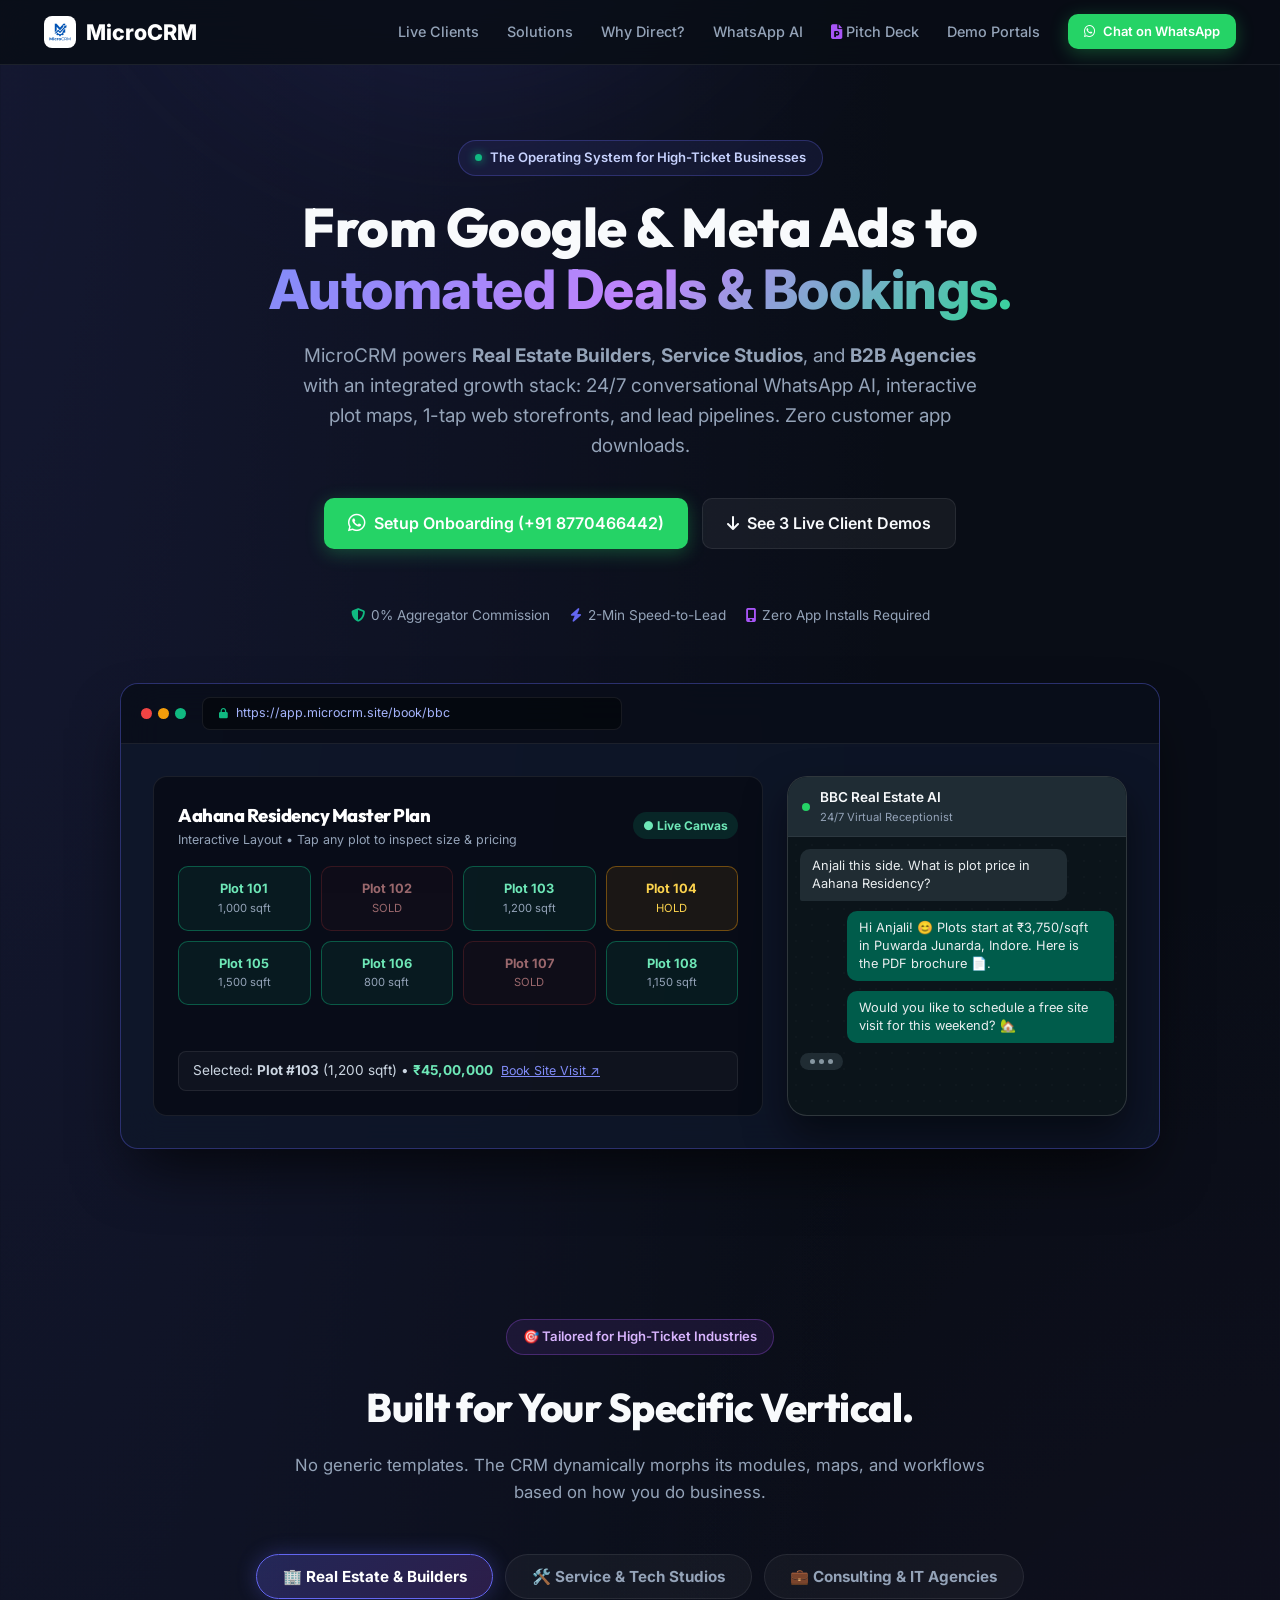
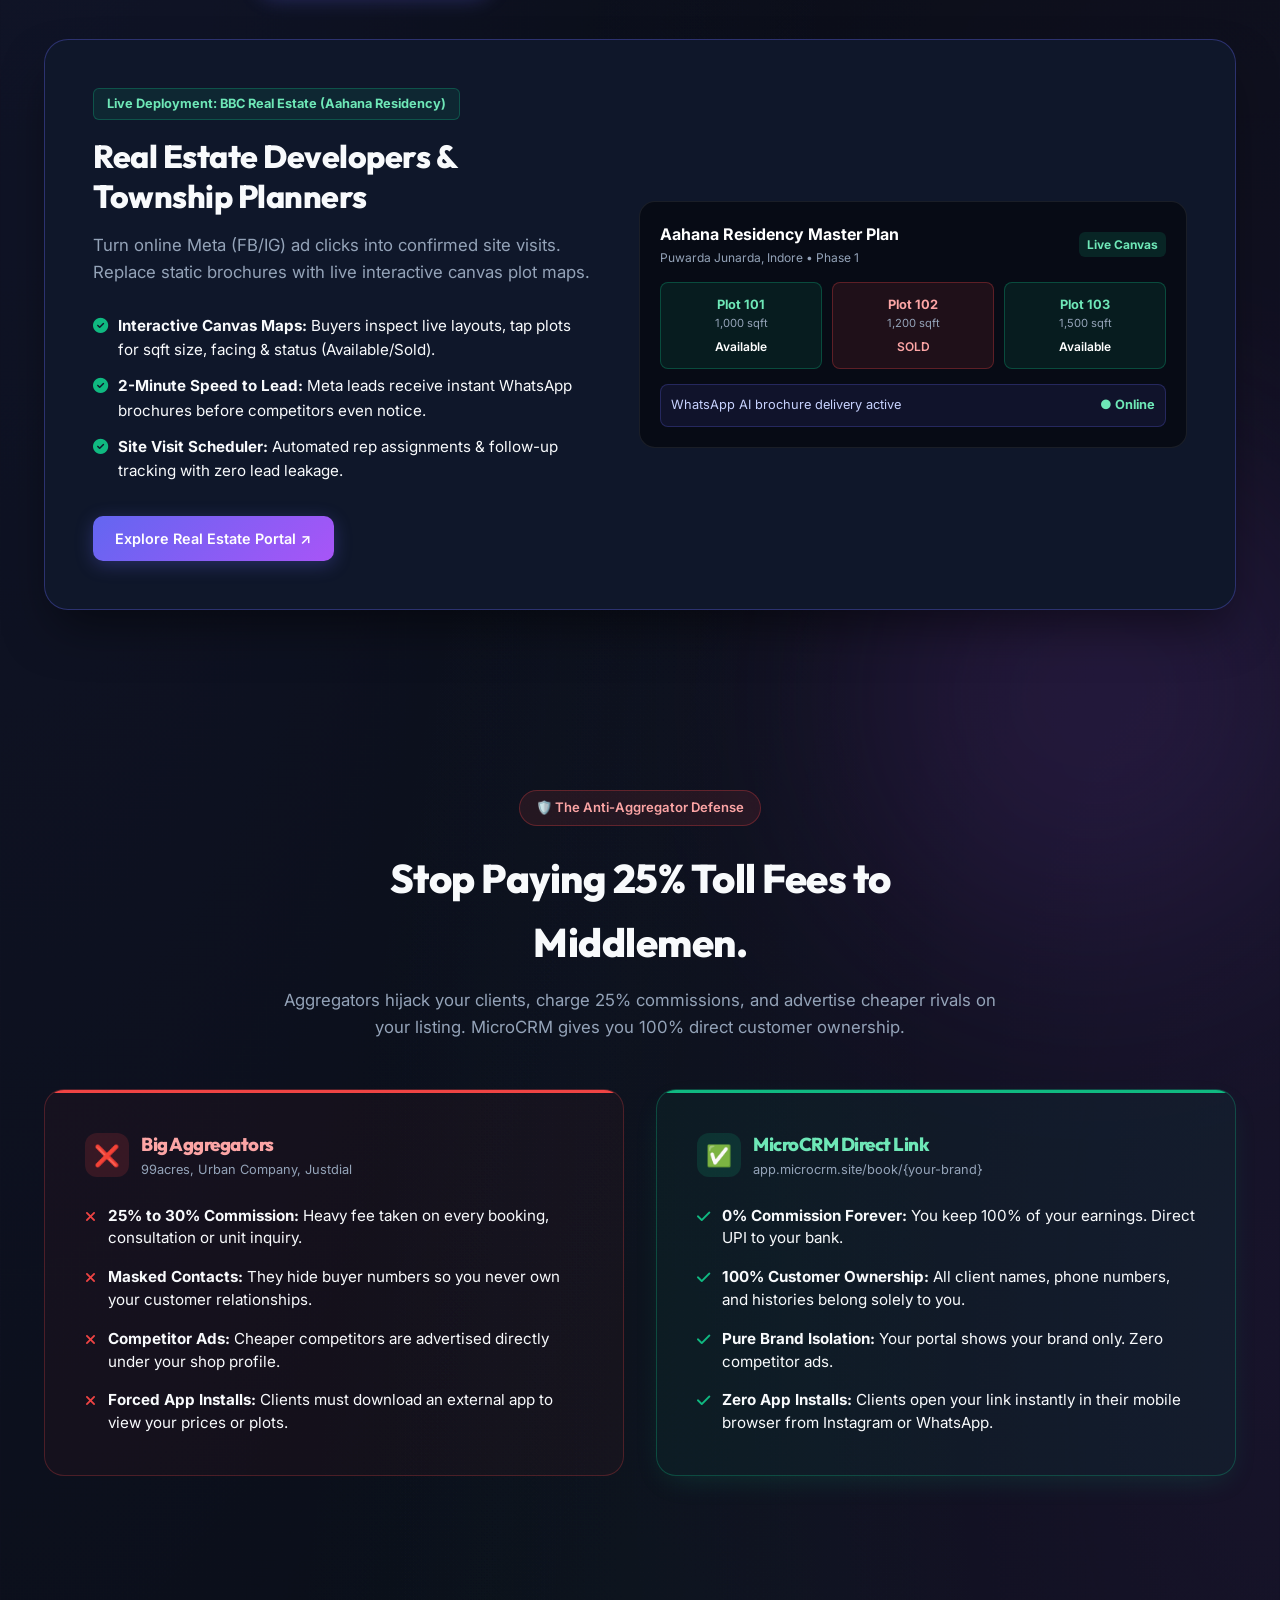
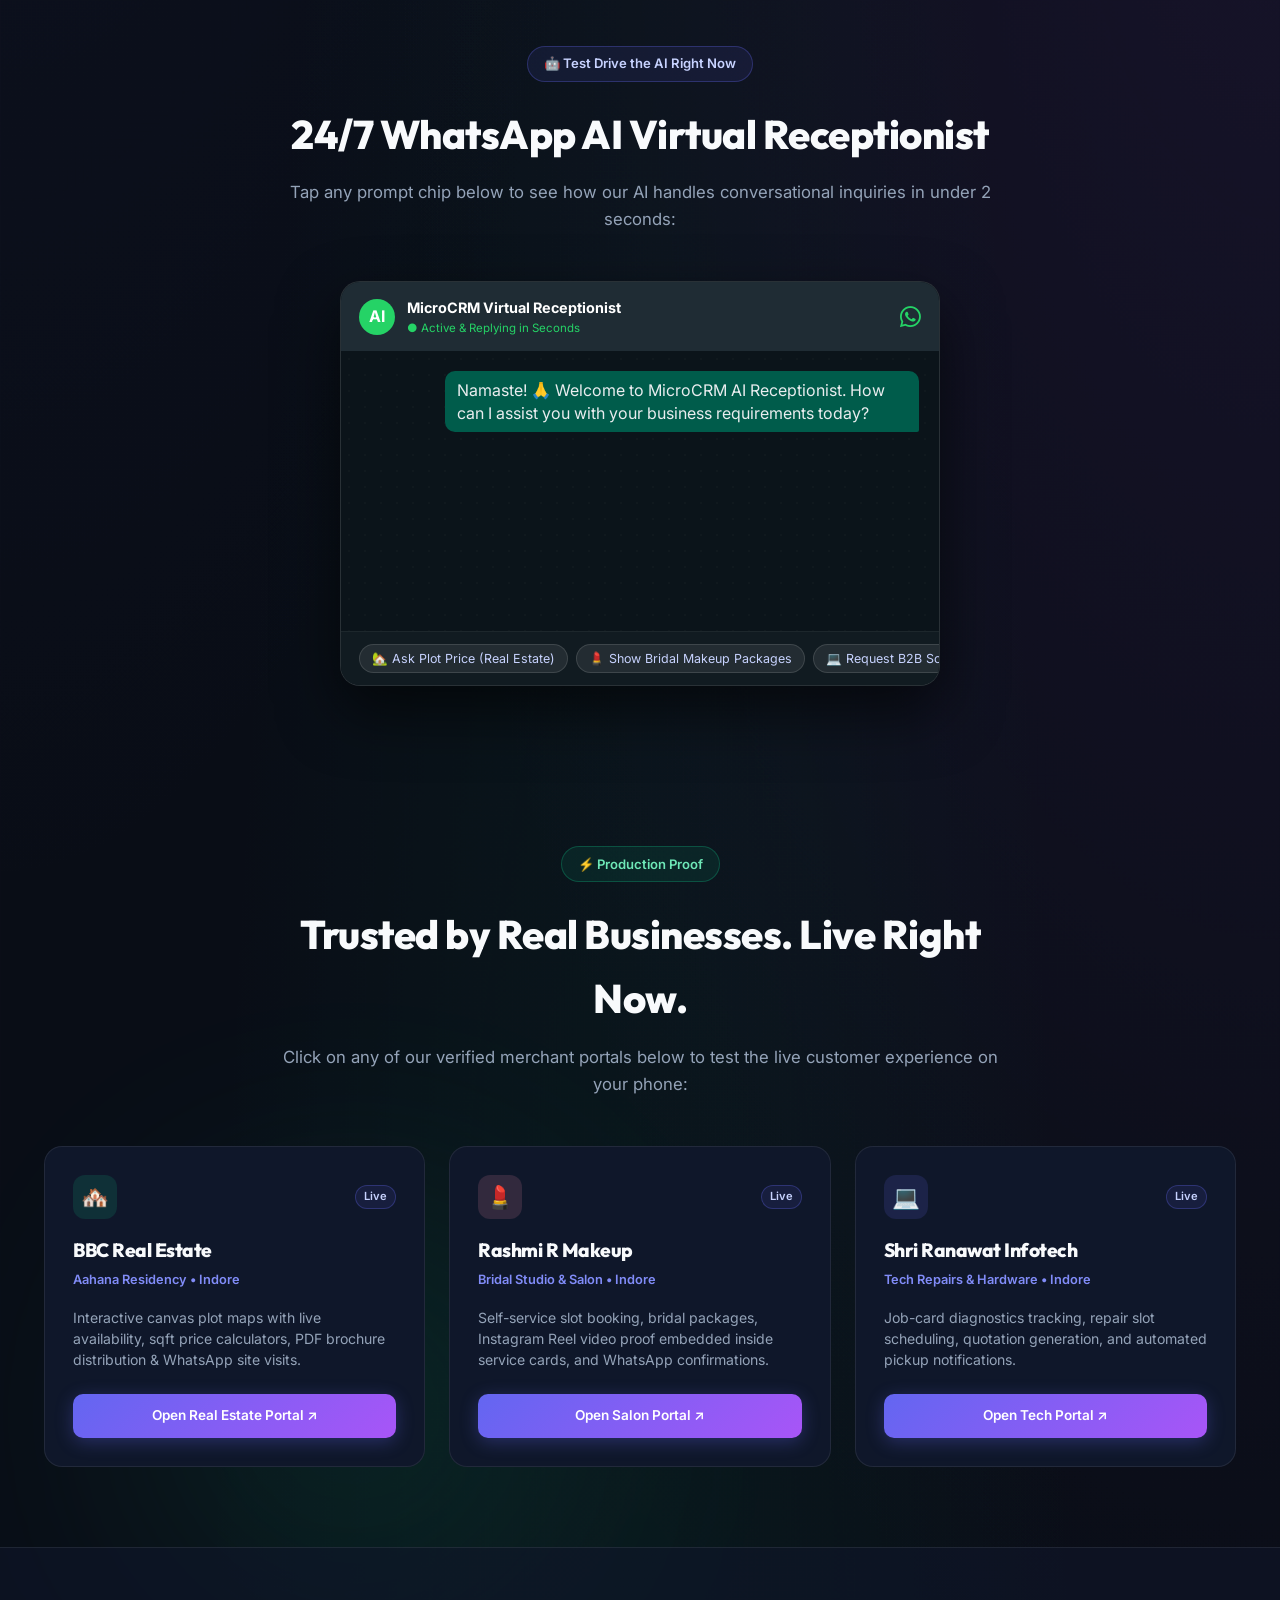
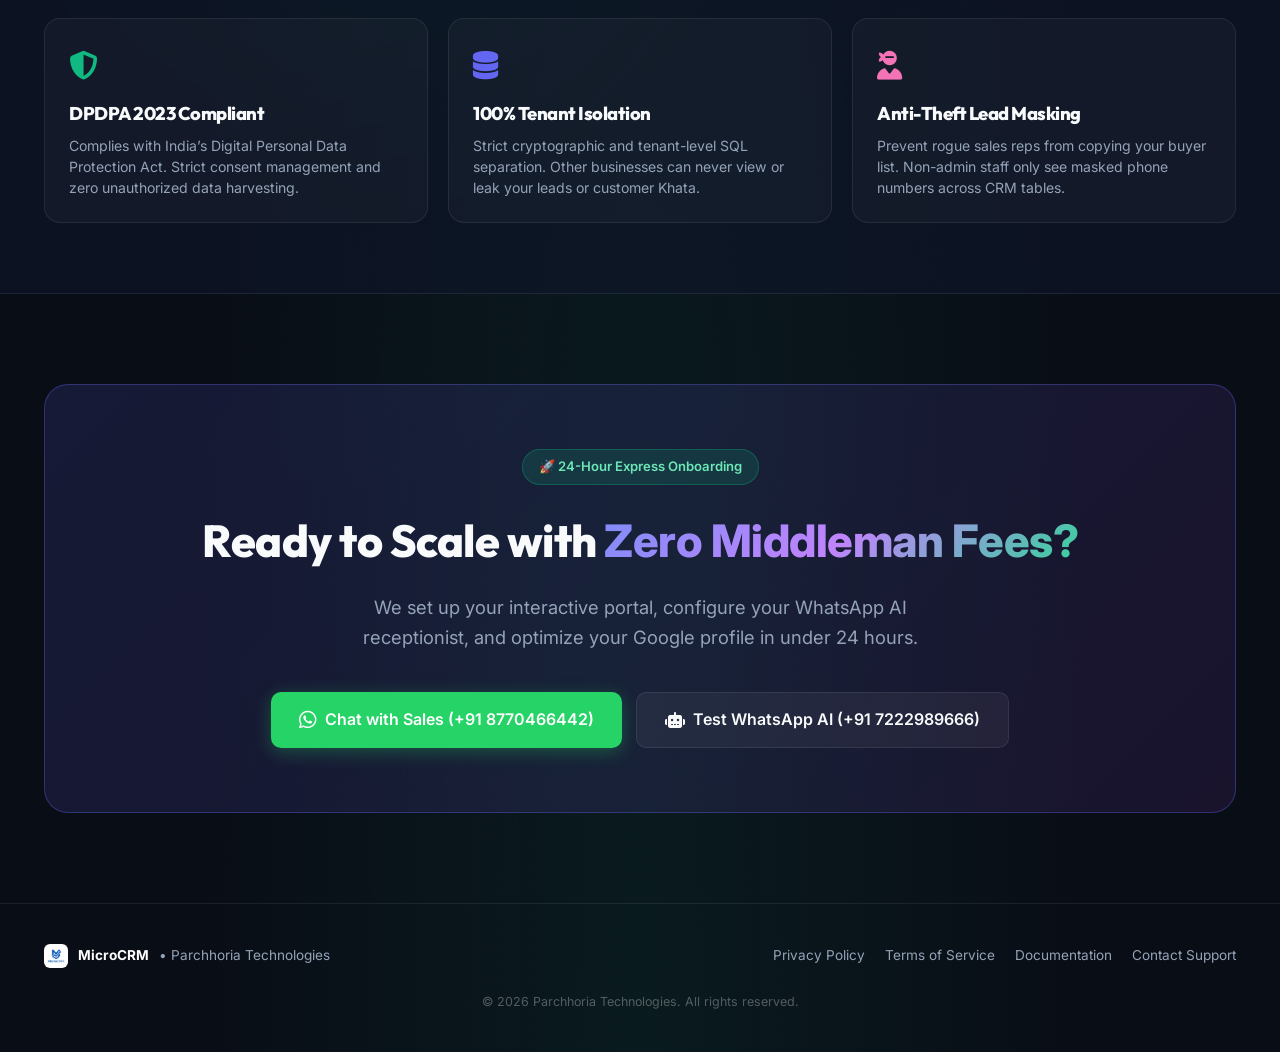
==== commit 98ca63f5: "feat(marketing): visual UI/UX redesign, purge retail bloat, interactive 3-pillar switcher, live plot" ====
--- a/index.html
+++ b/index.html
@@ -3,1057 +3,476 @@
 <head>
     <meta charset="UTF-8">
     <meta name="viewport" content="width=device-width, initial-scale=1.0">
-    <title>MicroCRM - Google Profile, Web Storefront, WhatsApp AI & Business CRM</title>
-    <meta name="description" content="MicroCRM is the complete 360° growth engine for local businesses: Google Business Profile SEO, instant mobile storefront, 24/7 WhatsApp AI receptionist, and POS billing CRM.">
+    <title>MicroCRM • Growth Engine for Real Estate, Services & B2B</title>
+    <meta name="description" content="MicroCRM is the all-in-one growth suite for Real Estate developers, service studios, and B2B agencies: Interactive plot maps, 24/7 WhatsApp AI receptionist, and instant client booking portals.">
     <link rel="preconnect" href="https://fonts.googleapis.com">
     <link rel="preconnect" href="https://fonts.gstatic.com" crossorigin>
-    <link href="https://fonts.googleapis.com/css2?family=Inter:wght@300;400;500;600;700;800&family=Outfit:wght@400;600;700;800;900&display=swap" rel="stylesheet">
+    <link href="https://fonts.googleapis.com/css2?family=Inter:wght@400;500;600;700;800&family=Outfit:wght@500;600;700;800;900&family=JetBrains+Mono:wght@500;700&display=swap" rel="stylesheet">
     <link rel="stylesheet" href="style.css">
     <link rel="stylesheet" href="https://cdnjs.cloudflare.com/ajax/libs/font-awesome/6.4.0/css/all.min.css">
 </head>
 <body>
-    <div class="blob blob-1"></div>
-    <div class="blob blob-2"></div>
-    <div class="blob blob-3"></div>
-    
+
+    <!-- Ambient Aura Glows -->
+    <div class="aura-glow aura-1"></div>
+    <div class="aura-glow aura-2"></div>
+    <div class="aura-glow aura-3"></div>
+
+    <!-- Navigation -->
     <nav class="navbar">
         <div class="nav-container">
             <a href="index.html" class="logo">
-                <img src="logo.png" alt="MicroCRM Logo" class="logo-img">
-                <span class="logo-text">MicroCRM</span>
+                <img src="logo.png" alt="MicroCRM">
+                <span>MicroCRM</span>
             </a>
             
             <div class="nav-links" id="navLinks">
                 <a href="#showcase" class="nav-item">Live Clients</a>
-                <a href="#ecosystem" class="nav-item">4-in-1 Engine</a>
-                <a href="#local-defense" class="nav-item">Local Defense</a>
-                <a href="#industries" class="nav-item">Industries</a>
-                <a href="#whatsapp" class="nav-item">WhatsApp AI</a>
-                <a href="pitch-deck.html" class="nav-item nav-deck-badge"><i class="fa-solid fa-file-powerpoint"></i> Pitch Deck</a>
-                <a href="portal-demo.html" class="nav-item">Client Portals</a>
-                <a href="#get-started" class="btn btn-primary nav-btn" style="padding: 7px 16px; font-size: 13px;">Get Started</a>
-                <a href="https://wa.me/918770466442" target="_blank" class="btn btn-wa nav-btn" style="padding: 7px 16px; font-size: 13px;"><i class="fa-brands fa-whatsapp"></i> Chat on WhatsApp</a>
-            </div>
-
-            <div class="nav-mobile-actions">
-                <a href="https://wa.me/918770466442" target="_blank" class="btn btn-wa btn-mobile-wa">
-                    <i class="fa-brands fa-whatsapp"></i> Chat
+                <a href="#industries" class="nav-item">Solutions</a>
+                <a href="#defense" class="nav-item">Why Direct?</a>
+                <a href="#whatsapp-ai" class="nav-item">WhatsApp AI</a>
+                <a href="pitch-deck.html" class="nav-item"><i class="fa-solid fa-file-powerpoint" style="color: #a855f7;"></i> Pitch Deck</a>
+                <a href="portal-demo.html" class="nav-item">Demo Portals</a>
+                <a href="https://wa.me/918770466442" target="_blank" class="btn btn-wa" style="padding: 7px 16px; font-size: 13px;">
+                    <i class="fa-brands fa-whatsapp"></i> Chat on WhatsApp
                 </a>
-                <button class="mobile-toggle" id="mobileNavToggle" aria-label="Toggle navigation">
-                    <span class="hamburger-bar"></span>
-                    <span class="hamburger-bar"></span>
-                    <span class="hamburger-bar"></span>
+            </div>
+
+            <button class="mobile-toggle" id="mobileNavToggle" aria-label="Toggle navigation">
+                <span></span>
+                <span></span>
+                <span></span>
+            </button>
+        </div>
+    </nav>
+
+    <!-- Hero Section -->
+    <header class="hero-section">
+        <div class="container">
+            <div class="pill-badge">
+                <span class="pulse"></span>
+                <span>The Operating System for High-Ticket Businesses</span>
+            </div>
+
+            <h1 class="hero-title">
+                From Google & Meta Ads to<br>
+                <span class="gradient-text">Automated Deals & Bookings.</span>
+            </h1>
+
+            <p class="hero-subtitle">
+                MicroCRM powers <strong>Real Estate Builders</strong>, <strong>Service Studios</strong>, and <strong>B2B Agencies</strong> with an integrated growth stack: 24/7 conversational WhatsApp AI, interactive plot maps, 1-tap web storefronts, and lead pipelines. Zero customer app downloads.
+            </p>
+
+            <div class="hero-actions">
+                <a href="https://wa.me/918770466442?text=Hi%20MicroCRM%2C%20I%20want%20to%20set%20up%20MicroCRM%20for%20my%20business." target="_blank" class="btn btn-wa" style="padding: 12px 24px; font-size: 1rem;">
+                    <i class="fa-brands fa-whatsapp" style="font-size: 1.25rem;"></i> Setup Onboarding (+91 8770466442)
+                </a>
+                <a href="#showcase" class="btn btn-secondary" style="padding: 12px 24px; font-size: 1rem;">
+                    <i class="fa-solid fa-arrow-down"></i> See 3 Live Client Demos
+                </a>
+            </div>
+
+            <div class="hero-trust-chips">
+                <span><i class="fa-solid fa-shield-halved" style="color: #10b981;"></i> 0% Aggregator Commission</span>
+                <span><i class="fa-solid fa-bolt" style="color: #6366f1;"></i> 2-Min Speed-to-Lead</span>
+                <span><i class="fa-solid fa-mobile-screen" style="color: #a855f7;"></i> Zero App Installs Required</span>
+            </div>
+
+            <!-- HERO INTERACTIVE PRODUCT STAGE -->
+            <div class="product-stage">
+                <div class="browser-mockup">
+                    <div class="browser-bar">
+                        <div class="browser-dots">
+                            <span class="browser-dot dot-red"></span>
+                            <span class="browser-dot dot-yellow"></span>
+                            <span class="browser-dot dot-green"></span>
+                        </div>
+                        <div class="browser-url">
+                            <i class="fa-solid fa-lock" style="font-size: 10px; color: #10b981;"></i>
+                            <span>https://app.microcrm.site/book/bbc</span>
+                        </div>
+                    </div>
+
+                    <div class="stage-content">
+                        <!-- Left: Interactive Canvas Map -->
+                        <div class="canvas-preview">
+                            <div>
+                                <div style="display: flex; justify-content: space-between; align-items: center;">
+                                    <div>
+                                        <h3 style="font-size: 1.15rem; color: #fff;">Aahana Residency Master Plan</h3>
+                                        <p style="font-size: 0.78rem; color: #94a3b8;">Interactive Layout • Tap any plot to inspect size & pricing</p>
+                                    </div>
+                                    <span style="background: rgba(16,185,129,0.15); color: #6ee7b7; padding: 4px 10px; border-radius: 20px; font-size: 0.75rem; font-weight: 700;">● Live Canvas</span>
+                                </div>
+
+                                <div class="plot-grid">
+                                    <div class="plot-box plot-available" data-num="101" data-sqft="1,000" data-price="37,50,000">
+                                        <div style="font-size: 0.8rem; font-weight: 700; color: #6ee7b7;">Plot 101</div>
+                                        <div style="font-size: 0.7rem; color: #94a3b8;">1,000 sqft</div>
+                                    </div>
+                                    <div class="plot-box plot-sold">
+                                        <div style="font-size: 0.8rem; font-weight: 700; color: #fca5a5;">Plot 102</div>
+                                        <div style="font-size: 0.7rem; color: #fca5a5;">SOLD</div>
+                                    </div>
+                                    <div class="plot-box plot-available" data-num="103" data-sqft="1,200" data-price="45,00,000">
+                                        <div style="font-size: 0.8rem; font-weight: 700; color: #6ee7b7;">Plot 103</div>
+                                        <div style="font-size: 0.7rem; color: #94a3b8;">1,200 sqft</div>
+                                    </div>
+                                    <div class="plot-box plot-booked">
+                                        <div style="font-size: 0.8rem; font-weight: 700; color: #fcd34d;">Plot 104</div>
+                                        <div style="font-size: 0.7rem; color: #fcd34d;">HOLD</div>
+                                    </div>
+                                    <div class="plot-box plot-available" data-num="105" data-sqft="1,500" data-price="56,25,000">
+                                        <div style="font-size: 0.8rem; font-weight: 700; color: #6ee7b7;">Plot 105</div>
+                                        <div style="font-size: 0.7rem; color: #94a3b8;">1,500 sqft</div>
+                                    </div>
+                                    <div class="plot-box plot-available" data-num="106" data-sqft="800" data-price="30,00,000">
+                                        <div style="font-size: 0.8rem; font-weight: 700; color: #6ee7b7;">Plot 106</div>
+                                        <div style="font-size: 0.7rem; color: #94a3b8;">800 sqft</div>
+                                    </div>
+                                    <div class="plot-box plot-sold">
+                                        <div style="font-size: 0.8rem; font-weight: 700; color: #fca5a5;">Plot 107</div>
+                                        <div style="font-size: 0.7rem; color: #fca5a5;">SOLD</div>
+                                    </div>
+                                    <div class="plot-box plot-available" data-num="108" data-sqft="1,150" data-price="43,12,500">
+                                        <div style="font-size: 0.8rem; font-weight: 700; color: #6ee7b7;">Plot 108</div>
+                                        <div style="font-size: 0.7rem; color: #94a3b8;">1,150 sqft</div>
+                                    </div>
+                                </div>
+                            </div>
+
+                            <div id="heroPlotSelectedInfo" style="margin-top: 15px; font-size: 0.85rem; color: #cbd5e1; background: rgba(255,255,255,0.03); padding: 8px 14px; border-radius: 8px; border: 1px solid var(--border);">
+                                Selected: <strong>Plot #103</strong> (1,200 sqft) • <span style="color: #6ee7b7; font-weight: 700;">₹45,00,000</span> &nbsp;<a href="https://app.microcrm.site/book/bbc" target="_blank" style="color: #818cf8; text-decoration: underline; font-size: 0.78rem;">Book Site Visit ↗</a>
+                            </div>
+                        </div>
+
+                        <!-- Right: WhatsApp AI Assistant Simulation -->
+                        <div class="phone-mockup">
+                            <div class="phone-header">
+                                <div class="wa-status-dot"></div>
+                                <div>
+                                    <div>BBC Real Estate AI</div>
+                                    <div style="font-size: 0.7rem; color: #94a3b8; font-weight: 400;">24/7 Virtual Receptionist</div>
+                                </div>
+                            </div>
+                            <div class="phone-chat">
+                                <div class="chat-bubble incoming">
+                                    Anjali this side. What is plot price in Aahana Residency?
+                                </div>
+                                <div class="chat-bubble outgoing">
+                                    Hi Anjali! 😊 Plots start at ₹3,750/sqft in Puwarda Junarda, Indore. Here is the PDF brochure 📄.
+                                </div>
+                                <div class="chat-bubble outgoing">
+                                    Would you like to schedule a free site visit for this weekend? 🏡
+                                </div>
+                                <div class="typing-dots">
+                                    <span class="typing-dot"></span>
+                                    <span class="typing-dot"></span>
+                                    <span class="typing-dot"></span>
+                                </div>
+                            </div>
+                        </div>
+                    </div>
+                </div>
+            </div>
+        </div>
+    </header>
+
+    <!-- 3 Targeted Pillars (Interactive Switcher) -->
+    <section id="industries" class="industry-switcher-section">
+        <div class="container">
+            <div class="section-header">
+                <div class="pill-badge" style="background: rgba(168, 85, 247, 0.1); border-color: rgba(168, 85, 247, 0.3); color: #d8b4fe;">
+                    🎯 Tailored for High-Ticket Industries
+                </div>
+                <h2>Built for Your Specific Vertical.</h2>
+                <p>No generic templates. The CRM dynamically morphs its modules, maps, and workflows based on how you do business.</p>
+            </div>
+
+            <div class="switcher-tabs">
+                <button class="tab-pill active" id="tab-realestate" onclick="switchIndustry('realestate')">
+                    🏢 Real Estate & Builders
                 </button>
-            </div>
-        </div>
-    </nav>
-
-    <header class="hero">
-        <div class="container hero-content">
-            <div class="hero-badge">360° Growth Suite for Local Businesses 🚀</div>
-            <div class="hero-text-anim">
-                <h1 class="hero-title">From Google Search to<br><span class="gradient-text">WhatsApp & Automated Bookings.</span></h1>
-            </div>
-            <p class="hero-subtitle">MicroCRM powers local salons, tech repair shops, retail stores, clinics, and builders with a complete growth stack: <strong>Google Business Profile SEO</strong>, an <strong>instant mobile-first storefront</strong>, <strong>24/7 WhatsApp AI receptionist</strong>, and <strong>smart POS billing & inventory CRM</strong>. Zero app downloads required for your customers.</p>
-            
-            <div class="hero-actions" style="gap: 15px;">
-                <a href="https://wa.me/918770466442?text=Hi%20MicroCRM%20team%2C%20I%20want%20to%20set%20up%20Google%20Business%2C%20an%20online%20storefront%2C%20and%20WhatsApp%20CRM%20for%20my%20business." target="_blank" class="btn btn-wa btn-large">
-                    <i class="fa-brands fa-whatsapp" style="font-size: 20px;"></i> Chat on WhatsApp (+91 8770466442)
-                </a>
-                <a href="#showcase" class="btn btn-primary btn-large">
-                    <i class="fa-solid fa-users"></i> See 3 Live Client Demos
-                </a>
-            </div>
-        </div>
-    </header>
-
-    <!-- Live Client Showcase (3 Production Clients) -->
-    <section id="showcase" class="showcase-section">
-        <div class="container">
-            <div style="text-align: center; max-width: 800px; margin: 0 auto;">
-                <div class="showcase-badge-live">
-                    <span class="pulse-dot"></span>
-                    Verified Live Deployments
-                </div>
-                <h2 class="section-title" style="margin-top: 15px; margin-bottom: 12px;">
-                    Trusted by Real Businesses. <span class="gradient-text">Live in Production.</span>
+                <button class="tab-pill" id="tab-service" onclick="switchIndustry('service')">
+                    🛠️ Service & Tech Studios
+                </button>
+                <button class="tab-pill" id="tab-consulting" onclick="switchIndustry('consulting')">
+                    💼 Consulting & IT Agencies
+                </button>
+            </div>
+
+            <!-- Dynamic Showcase Stage -->
+            <div class="showcase-stage-card">
+                <div class="stage-left">
+                    <div class="live-client-tag" id="switcherBadge">
+                        Live Deployment: BBC Real Estate (Aahana Residency)
+                    </div>
+                    <h3 id="switcherTitle">Real Estate Developers & Township Planners</h3>
+                    <p id="switcherDesc">
+                        Turn online Meta (FB/IG) ad clicks into confirmed site visits. Replace static brochures with live interactive canvas plot maps.
+                    </p>
+                    <ul class="feature-bullets" id="switcherBullets">
+                        <li><i class="fa-solid fa-circle-check"></i> <div><strong>Interactive Canvas Maps:</strong> Buyers inspect live layouts, tap plots for sqft size, facing & status (Available/Sold).</div></li>
+                        <li><i class="fa-solid fa-circle-check"></i> <div><strong>2-Minute Speed to Lead:</strong> Meta leads receive instant WhatsApp brochures before competitors even notice.</div></li>
+                        <li><i class="fa-solid fa-circle-check"></i> <div><strong>Site Visit Scheduler:</strong> Automated rep assignments & follow-up tracking with zero lead leakage.</div></li>
+                    </ul>
+                    <a href="https://app.microcrm.site/book/bbc" target="_blank" class="btn btn-primary" id="switcherBtn">
+                        Explore Real Estate Portal ↗
+                    </a>
+                </div>
+
+                <div class="stage-right" id="switcherVisual">
+                    <!-- Default: Real Estate Visual -->
+                    <div style="background: rgba(0,0,0,0.5); border: 1px solid rgba(255,255,255,0.08); border-radius: 16px; padding: 20px;">
+                        <div style="display: flex; justify-content: space-between; align-items: center; margin-bottom: 15px;">
+                            <div>
+                                <div style="font-weight: 700; color: #fff;">Aahana Residency Master Plan</div>
+                                <div style="font-size: 0.75rem; color: #94a3b8;">Puwarda Junarda, Indore • Phase 1</div>
+                            </div>
+                            <span style="background: rgba(16,185,129,0.15); color: #6ee7b7; padding: 3px 8px; border-radius: 6px; font-size: 0.75rem; font-weight: 700;">Live Canvas</span>
+                        </div>
+                        <div style="display: grid; grid-template-columns: repeat(3, 1fr); gap: 10px;">
+                            <div style="background: rgba(16,185,129,0.1); border: 1px solid rgba(16,185,129,0.3); border-radius: 8px; padding: 12px; text-align: center;">
+                                <div style="font-size: 0.8rem; font-weight: 700; color: #6ee7b7;">Plot 101</div>
+                                <div style="font-size: 0.7rem; color: #94a3b8;">1,000 sqft</div>
+                                <div style="font-size: 0.75rem; color: #fff; font-weight: 600; margin-top: 4px;">Available</div>
+                            </div>
+                            <div style="background: rgba(239,68,68,0.1); border: 1px solid rgba(239,68,68,0.3); border-radius: 8px; padding: 12px; text-align: center;">
+                                <div style="font-size: 0.8rem; font-weight: 700; color: #fca5a5;">Plot 102</div>
+                                <div style="font-size: 0.7rem; color: #94a3b8;">1,200 sqft</div>
+                                <div style="font-size: 0.75rem; color: #fca5a5; font-weight: 600; margin-top: 4px;">SOLD</div>
+                            </div>
+                            <div style="background: rgba(16,185,129,0.1); border: 1px solid rgba(16,185,129,0.3); border-radius: 8px; padding: 12px; text-align: center;">
+                                <div style="font-size: 0.8rem; font-weight: 700; color: #6ee7b7;">Plot 103</div>
+                                <div style="font-size: 0.7rem; color: #94a3b8;">1,500 sqft</div>
+                                <div style="font-size: 0.75rem; color: #fff; font-weight: 600; margin-top: 4px;">Available</div>
+                            </div>
+                        </div>
+                        <div style="margin-top: 15px; padding: 10px; background: rgba(99,102,241,0.1); border: 1px solid rgba(99,102,241,0.25); border-radius: 8px; font-size: 0.8rem; color: #c7d2fe; display: flex; justify-content: space-between; align-items: center;">
+                            <span>WhatsApp AI brochure delivery active</span>
+                            <span style="color: #6ee7b7; font-weight: 700;">● Online</span>
+                        </div>
+                    </div>
+                </div>
+            </div>
+        </div>
+    </section>
+
+    <!-- Anti-Aggregator Battle Section -->
+    <section id="defense" class="defense-section">
+        <div class="container">
+            <div class="section-header">
+                <div class="pill-badge" style="background: rgba(239, 68, 68, 0.1); border-color: rgba(239, 68, 68, 0.3); color: #fca5a5;">
+                    🛡️ The Anti-Aggregator Defense
+                </div>
+                <h2>Stop Paying 25% Toll Fees to Middlemen.</h2>
+                <p>Aggregators hijack your clients, charge 25% commissions, and advertise cheaper rivals on your listing. MicroCRM gives you 100% direct customer ownership.</p>
+            </div>
+
+            <div class="battle-grid">
+                <!-- Aggregators -->
+                <div class="battle-card battle-bad">
+                    <div class="battle-header">
+                        <div class="battle-icon">❌</div>
+                        <div>
+                            <h3 style="color: #fca5a5;">Big Aggregators</h3>
+                            <div style="font-size: 0.8rem; color: var(--text-muted);">99acres, Urban Company, Justdial</div>
+                        </div>
+                    </div>
+                    <ul class="battle-list">
+                        <li><i class="fa-solid fa-xmark"></i> <div><strong>25% to 30% Commission:</strong> Heavy fee taken on every booking, consultation or unit inquiry.</div></li>
+                        <li><i class="fa-solid fa-xmark"></i> <div><strong>Masked Contacts:</strong> They hide buyer numbers so you never own your customer relationships.</div></li>
+                        <li><i class="fa-solid fa-xmark"></i> <div><strong>Competitor Ads:</strong> Cheaper competitors are advertised directly under your shop profile.</div></li>
+                        <li><i class="fa-solid fa-xmark"></i> <div><strong>Forced App Installs:</strong> Clients must download an external app to view your prices or plots.</div></li>
+                    </ul>
+                </div>
+
+                <!-- MicroCRM Direct -->
+                <div class="battle-card battle-good">
+                    <div class="battle-header">
+                        <div class="battle-icon">✅</div>
+                        <div>
+                            <h3 style="color: #6ee7b7;">MicroCRM Direct Link</h3>
+                            <div style="font-size: 0.8rem; color: var(--text-muted);">app.microcrm.site/book/{your-brand}</div>
+                        </div>
+                    </div>
+                    <ul class="battle-list">
+                        <li><i class="fa-solid fa-check"></i> <div><strong>0% Commission Forever:</strong> You keep 100% of your earnings. Direct UPI to your bank.</div></li>
+                        <li><i class="fa-solid fa-check"></i> <div><strong>100% Customer Ownership:</strong> All client names, phone numbers, and histories belong solely to you.</div></li>
+                        <li><i class="fa-solid fa-check"></i> <div><strong>Pure Brand Isolation:</strong> Your portal shows your brand only. Zero competitor ads.</div></li>
+                        <li><i class="fa-solid fa-check"></i> <div><strong>Zero App Installs:</strong> Clients open your link instantly in their mobile browser from Instagram or WhatsApp.</div></li>
+                    </ul>
+                </div>
+            </div>
+        </div>
+    </section>
+
+    <!-- Interactive WhatsApp AI Simulator -->
+    <section id="whatsapp-ai" class="simulator-section">
+        <div class="container">
+            <div class="section-header">
+                <div class="pill-badge">
+                    🤖 Test Drive the AI Right Now
+                </div>
+                <h2>24/7 WhatsApp AI Virtual Receptionist</h2>
+                <p>Tap any prompt chip below to see how our AI handles conversational inquiries in under 2 seconds:</p>
+            </div>
+
+            <div class="simulator-box">
+                <div class="sim-header">
+                    <div class="sim-user">
+                        <div class="sim-avatar">AI</div>
+                        <div>
+                            <div style="font-weight: 700; font-size: 0.9rem; color: #fff;">MicroCRM Virtual Receptionist</div>
+                            <div style="font-size: 0.72rem; color: #25D366;">● Active & Replying in Seconds</div>
+                        </div>
+                    </div>
+                    <i class="fa-brands fa-whatsapp" style="color: #25D366; font-size: 1.5rem;"></i>
+                </div>
+
+                <div class="sim-chat-area" id="simChatArea">
+                    <div class="chat-bubble outgoing">
+                        Namaste! 🙏 Welcome to MicroCRM AI Receptionist. How can I assist you with your business requirements today?
+                    </div>
+                </div>
+
+                <div class="sim-chips">
+                    <button class="sim-chip" onclick="triggerSimMsg('plot')">🏡 Ask Plot Price (Real Estate)</button>
+                    <button class="sim-chip" onclick="triggerSimMsg('salon')">💄 Show Bridal Makeup Packages</button>
+                    <button class="sim-chip" onclick="triggerSimMsg('quote')">💻 Request B2B Software Quote</button>
+                </div>
+            </div>
+        </div>
+    </section>
+
+    <!-- Verified Live Deployments (Social Proof) -->
+    <section id="showcase" style="padding: 80px 0;">
+        <div class="container">
+            <div class="section-header">
+                <div class="pill-badge" style="background: rgba(16, 185, 129, 0.1); border-color: rgba(16, 185, 129, 0.3); color: #6ee7b7;">
+                    ⚡ Production Proof
+                </div>
+                <h2>Trusted by Real Businesses. Live Right Now.</h2>
+                <p>Click on any of our verified merchant portals below to test the live customer experience on your phone:</p>
+            </div>
+
+            <div class="showcase-grid-3">
+                <!-- 1. BBC Real Estate -->
+                <div class="client-tile">
+                    <div>
+                        <div class="client-tile-header">
+                            <div class="client-avatar" style="background: rgba(16, 185, 129, 0.15); color: #6ee7b7;">🏘️</div>
+                            <span class="pill-badge" style="margin: 0; padding: 2px 8px; font-size: 0.7rem;">Live</span>
+                        </div>
+                        <h4 class="client-name">BBC Real Estate</h4>
+                        <div class="client-niche">Aahana Residency • Indore</div>
+                        <p class="client-desc">Interactive canvas plot maps with live availability, sqft price calculators, PDF brochure distribution & WhatsApp site visits.</p>
+                    </div>
+                    <a href="https://app.microcrm.site/book/bbc" target="_blank" class="btn btn-primary" style="justify-content: center; font-size: 0.85rem;">
+                        Open Real Estate Portal ↗
+                    </a>
+                </div>
+
+                <!-- 2. Rashmi R Makeup -->
+                <div class="client-tile">
+                    <div>
+                        <div class="client-tile-header">
+                            <div class="client-avatar" style="background: rgba(243, 139, 168, 0.15); color: #f472b6;">💄</div>
+                            <span class="pill-badge" style="margin: 0; padding: 2px 8px; font-size: 0.7rem;">Live</span>
+                        </div>
+                        <h4 class="client-name">Rashmi R Makeup</h4>
+                        <div class="client-niche">Bridal Studio & Salon • Indore</div>
+                        <p class="client-desc">Self-service slot booking, bridal packages, Instagram Reel video proof embedded inside service cards, and WhatsApp confirmations.</p>
+                    </div>
+                    <a href="https://app.microcrm.site/book/rashmi-r-makeup" target="_blank" class="btn btn-primary" style="justify-content: center; font-size: 0.85rem;">
+                        Open Salon Portal ↗
+                    </a>
+                </div>
+
+                <!-- 3. Shri Ranawat Infotech -->
+                <div class="client-tile">
+                    <div>
+                        <div class="client-tile-header">
+                            <div class="client-avatar" style="background: rgba(99, 102, 241, 0.15); color: #818cf8;">💻</div>
+                            <span class="pill-badge" style="margin: 0; padding: 2px 8px; font-size: 0.7rem;">Live</span>
+                        </div>
+                        <h4 class="client-name">Shri Ranawat Infotech</h4>
+                        <div class="client-niche">Tech Repairs & Hardware • Indore</div>
+                        <p class="client-desc">Job-card diagnostics tracking, repair slot scheduling, quotation generation, and automated pickup notifications.</p>
+                    </div>
+                    <a href="https://app.microcrm.site/book/shri-ranawat-infotech" target="_blank" class="btn btn-primary" style="justify-content: center; font-size: 0.85rem;">
+                        Open Tech Portal ↗
+                    </a>
+                </div>
+            </div>
+        </div>
+    </section>
+
+    <!-- Enterprise Security & DPDPA 2023 -->
+    <section style="padding: 70px 0; background: rgba(15, 23, 42, 0.6); border-top: 1px solid var(--border); border-bottom: 1px solid var(--border);">
+        <div class="container">
+            <div style="display: grid; grid-template-columns: repeat(auto-fit, minmax(280px, 1fr)); gap: 20px;">
+                <div style="background: rgba(255,255,255,0.03); border: 1px solid var(--border); border-radius: 16px; padding: 24px;">
+                    <div style="font-size: 1.8rem; color: #10b981; margin-bottom: 10px;"><i class="fa-solid fa-shield-halved"></i></div>
+                    <h4 style="font-size: 1.15rem; margin-bottom: 6px;">DPDPA 2023 Compliant</h4>
+                    <p style="font-size: 0.88rem; color: var(--text-muted); line-height: 1.5;">Complies with India’s Digital Personal Data Protection Act. Strict consent management and zero unauthorized data harvesting.</p>
+                </div>
+                <div style="background: rgba(255,255,255,0.03); border: 1px solid var(--border); border-radius: 16px; padding: 24px;">
+                    <div style="font-size: 1.8rem; color: #6366f1; margin-bottom: 10px;"><i class="fa-solid fa-database"></i></div>
+                    <h4 style="font-size: 1.15rem; margin-bottom: 6px;">100% Tenant Isolation</h4>
+                    <p style="font-size: 0.88rem; color: var(--text-muted); line-height: 1.5;">Strict cryptographic and tenant-level SQL separation. Other businesses can never view or leak your leads or customer Khata.</p>
+                </div>
+                <div style="background: rgba(255,255,255,0.03); border: 1px solid var(--border); border-radius: 16px; padding: 24px;">
+                    <div style="font-size: 1.8rem; color: #f472b6; margin-bottom: 10px;"><i class="fa-solid fa-user-ninja"></i></div>
+                    <h4 style="font-size: 1.15rem; margin-bottom: 6px;">Anti-Theft Lead Masking</h4>
+                    <p style="font-size: 0.88rem; color: var(--text-muted); line-height: 1.5;">Prevent rogue sales reps from copying your buyer list. Non-admin staff only see masked phone numbers across CRM tables.</p>
+                </div>
+            </div>
+        </div>
+    </section>
+
+    <!-- Final Call to Action -->
+    <section class="footer-cta">
+        <div class="container">
+            <div class="cta-card">
+                <div class="pill-badge" style="background: rgba(16, 185, 129, 0.15); border-color: rgba(16, 185, 129, 0.3); color: #6ee7b7;">
+                    🚀 24-Hour Express Onboarding
+                </div>
+                <h2 style="font-size: 2.8rem; margin-bottom: 1rem;">
+                    Ready to Scale with <span class="gradient-text">Zero Middleman Fees?</span>
                 </h2>
-                <p style="color: var(--text-muted); font-size: 1.05rem;">
-                    Don't settle for static slide decks. Tap on any of our onboarded merchants below to test their live customer experience directly on your device:
+                <p style="color: var(--text-muted); font-size: 1.15rem; max-width: 620px; margin: 0 auto 2.5rem auto;">
+                    We set up your interactive portal, configure your WhatsApp AI receptionist, and optimize your Google profile in under 24 hours.
                 </p>
-            </div>
-
-            <div class="showcase-grid">
-                <!-- Client 1: Rashmi R Makeup -->
-                <div class="showcase-card">
-                    <div>
-                        <div class="showcase-client-header">
-                            <div class="showcase-avatar" style="color: #f38ba8; background: rgba(243, 139, 168, 0.1);">
-                                💄
-                            </div>
-                            <span class="showcase-badge-live"><span class="pulse-dot"></span> Active Client</span>
-                        </div>
-                        <h3 class="showcase-title">Rashmi R Makeup</h3>
-                        <div class="showcase-category">Beauty Salon, Makeup Artist & Bridal Studio</div>
-                        <p class="showcase-desc">
-                            Full digital booking portal with real-time slot scheduling, bridal transformation packages, and Instagram Reel video proof demo embedded directly inside service cards.
-                        </p>
-                        <div class="showcase-tags">
-                            <span class="showcase-tag">✨ Service Bookings</span>
-                            <span class="showcase-tag">🎥 Instagram Reel Proof</span>
-                            <span class="showcase-tag">💬 1-Tap WhatsApp Chat</span>
-                            <span class="showcase-tag">📱 Mobile-First Drawer</span>
-                        </div>
-                    </div>
-                    <a href="https://app.microcrm.site/book/rashmi-r-makeup" target="_blank" class="btn btn-primary" style="justify-content: center; gap: 8px;">
-                        <span>Open Live Booking Store</span>
-                        <i class="fa-solid fa-arrow-up-right-from-square" style="font-size: 12px;"></i>
-                    </a>
-                </div>
-
-                <!-- Client 2: Shri Ranawat Infotech -->
-                <div class="showcase-card">
-                    <div>
-                        <div class="showcase-client-header">
-                            <div class="showcase-avatar" style="color: #89b4fa; background: rgba(137, 180, 250, 0.1);">
-                                💻
-                            </div>
-                            <span class="showcase-badge-live"><span class="pulse-dot"></span> Active Client</span>
-                        </div>
-                        <h3 class="showcase-title">Shri Ranawat Infotech</h3>
-                        <div class="showcase-category">Computers, Hardware & Laptop Repair Services</div>
-                        <p class="showcase-desc">
-                            Hybrid storefront offering live inventory of computer components, laptop diagnostics, hardware repair slot booking, and instant quotation requests.
-                        </p>
-                        <div class="showcase-tags">
-                            <span class="showcase-tag">🛍️ Live Spare Parts Stock</span>
-                            <span class="showcase-tag">🔧 Repair Diagnostics</span>
-                            <span class="showcase-tag">🏪 Counter Pickup</span>
-                            <span class="showcase-tag">🏷️ Custom Quotations</span>
-                        </div>
-                    </div>
-                    <a href="https://app.microcrm.site/book/shri-ranawat-infotech" target="_blank" class="btn btn-primary" style="justify-content: center; gap: 8px;">
-                        <span>Open Live Store & Repairs</span>
-                        <i class="fa-solid fa-arrow-up-right-from-square" style="font-size: 12px;"></i>
-                    </a>
-                </div>
-
-                <!-- Client 3: BBC Real Estate -->
-                <div class="showcase-card">
-                    <div>
-                        <div class="showcase-client-header">
-                            <div class="showcase-avatar" style="color: #a6e3a1; background: rgba(166, 227, 161, 0.1);">
-                                🏢
-                            </div>
-                            <span class="showcase-badge-live"><span class="pulse-dot"></span> Active Client</span>
-                        </div>
-                        <h3 class="showcase-title">BBC Real Estate</h3>
-                        <div class="showcase-category">Aahana Residency, Indore (Plots & Real Estate)</div>
-                        <p class="showcase-desc">
-                            Interactive master layout canvas maps with live plot status, per-sqft price calculators, PDF brochure distribution, and 24/7 AI-driven site visit scheduling on WhatsApp.
-                        </p>
-                        <div class="showcase-tags">
-                            <span class="showcase-tag">🗺️ Interactive Canvas Map</span>
-                            <span class="showcase-tag">📄 Automated PDF Brochures</span>
-                            <span class="showcase-tag">🤖 WhatsApp AI Bot</span>
-                            <span class="showcase-tag">📅 Site Visit Booking</span>
-                        </div>
-                    </div>
-                    <a href="https://app.microcrm.site/book/bbc" target="_blank" class="btn btn-primary" style="justify-content: center; gap: 8px;">
-                        <span>Open Live Real Estate Portal</span>
-                        <i class="fa-solid fa-arrow-up-right-from-square" style="font-size: 12px;"></i>
-                    </a>
-                </div>
-            </div>
-        </div>
-    </section>
-
-    <!-- 4-in-1 Ecosystem Section -->
-    <section id="ecosystem" class="ecosystem-section">
-        <div class="container">
-            <div style="text-align: center; max-width: 800px; margin: 0 auto;">
-                <div class="hero-badge" style="background: rgba(203, 166, 247, 0.15); color: var(--accent); border: 1px solid rgba(203, 166, 247, 0.3);">
-                    ⚡ Complete 360° Tech Stack
-                </div>
-                <h2 class="section-title" style="margin-top: 15px; margin-bottom: 12px;">
-                    From Discovery to Checkout. <span class="gradient-text">Everything Included.</span>
-                </h2>
-                <p style="color: var(--text-muted); font-size: 1.05rem;">
-                    Instead of paying 4 different vendors for websites, SEO, billing, and WhatsApp tools, MicroCRM gives you one integrated operating system:
-                </p>
-            </div>
-
-            <div class="ecosystem-grid">
-                <!-- Pillar 1 -->
-                <div class="ecosystem-card">
-                    <span class="ecosystem-step">Pillar 01 • Get Discovered</span>
-                    <h3><i class="fa-brands fa-google" style="color: #4285F4;"></i> Google Profile & Local SEO</h3>
-                    <p>Be the #1 choice when nearby customers search on Google Maps. We optimize your Google Business Profile, configure LocalBusiness schema, sync customer reviews, and embed a direct "Book / Order Online" button on your Google card.</p>
-                    <ul class="feature-list">
-                        <li><i class="fa-solid fa-check"></i> Google Maps listing ranking & category optimization</li>
-                        <li><i class="fa-solid fa-check"></i> Structured JSON-LD LocalBusiness search tags</li>
-                        <li><i class="fa-solid fa-check"></i> Instant direct booking link in Google Profile</li>
-                    </ul>
-                </div>
-
-                <!-- Pillar 2 -->
-                <div class="ecosystem-card">
-                    <span class="ecosystem-step">Pillar 02 • Look World-Class</span>
-                    <h3><i class="fa-solid fa-store" style="color: #89b4fa;"></i> Mobile Web Storefront & Booking</h3>
-                    <p>Give your brand an ultra-fast web portal at <code>app.microcrm.site/book/{your-shop}</code>. Zero app downloads required. Includes sticky category filters, mobile cart drawers, and Instagram Reel video proof embedded inside cards.</p>
-                    <ul class="feature-list">
-                        <li><i class="fa-solid fa-check"></i> Native mobile feel with 1-tap checkout drawer</li>
-                        <li><i class="fa-solid fa-check"></i> Watch Instagram Reels & video proof on cards</li>
-                        <li><i class="fa-solid fa-check"></i> Real-time inventory status & duration-based slots</li>
-                    </ul>
-                </div>
-
-                <!-- Pillar 3 -->
-                <div class="ecosystem-card">
-                    <span class="ecosystem-step">Pillar 03 • Convert & Retain</span>
-                    <h3><i class="fa-brands fa-whatsapp" style="color: #25D366;"></i> 24/7 AI WhatsApp Receptionist</h3>
-                    <p>Never lose a customer to slow replies. Our WhatsApp AI responds in under 2 minutes, understands natural conversational queries, sends PDF brochures, logs leads into your CRM, and dispatches automated booking & reminder alerts.</p>
-                    <ul class="feature-list">
-                        <li><i class="fa-solid fa-check"></i> Instant 24/7 automated replies in Hindi, English & Hinglish</li>
-                        <li><i class="fa-solid fa-check"></i> Automated booking receipts & appointment reminders</li>
-                        <li><i class="fa-solid fa-check"></i> Zero per-message API markups or hidden fees</li>
-                    </ul>
-                </div>
-
-                <!-- Pillar 4 -->
-                <div class="ecosystem-card">
-                    <span class="ecosystem-step">Pillar 04 • Run Seamlessly</span>
-                    <h3><i class="fa-solid fa-receipt" style="color: #a6e3a1;"></i> Smart POS Billing & Khata CRM</h3>
-                    <p>Replace paper diaries and confusing Excel sheets. Generate thermal printer receipts, track customer credit (Khata) with payment reminders, monitor real-time stock levels, and assign role-based permissions to your staff.</p>
-                    <ul class="feature-list">
-                        <li><i class="fa-solid fa-check"></i> Thermal printer invoice generation & UPI QR codes</li>
-                        <li><i class="fa-solid fa-check"></i> Customer ledger (Khata) & supplier credit tracking</li>
-                        <li><i class="fa-solid fa-check"></i> Multi-tenant data security & sales staff phone number masking</li>
-                    </ul>
-                </div>
-            </div>
-        </div>
-    </section>
-
-    <!-- Local Market Defense & Google Maps Discovery Mockup -->
-    <section id="local-defense" class="local-defense-section">
-        <div class="container">
-            <div style="text-align: center; max-width: 820px; margin: 0 auto;">
-                <div class="hero-badge" style="background: rgba(16, 185, 129, 0.15); color: #a6e3a1; border: 1px solid rgba(16, 185, 129, 0.3);">
-                    🛡️ The Anti-Aggregator Defense
-                </div>
-                <h2 class="section-title" style="margin-top: 15px; margin-bottom: 12px;">
-                    Empower Local Merchants. <span class="gradient-text">Don't Let Big Tech Snatch Your Customers.</span>
-                </h2>
-                <p style="color: var(--text-muted); font-size: 1.05rem;">
-                    Aggregators (Urban Company, JustDial, Swiggy) snatch your clients, charge 25% commissions, and advertise your competitors on your profile. MicroCRM gives you direct Google Maps discovery with 0% commissions and 100% customer ownership:
-                </p>
-            </div>
-
-            <div class="defense-grid">
-                <!-- Interactive Google Map Mockup -->
-                <div class="map-mockup-frame">
-                    <div class="map-header-bar">
-                        <i class="fa-brands fa-google" style="color: #4285F4; font-size: 1.2rem;"></i>
-                        <div class="map-search-input">
-                            <i class="fa-solid fa-magnifying-glass" style="color: #60a5fa;"></i>
-                            <span id="mapTypedSearch">"best laptop repair & bridal salon near me" - Indore</span>
-                        </div>
-                        <span style="font-size: 0.75rem; color: #a6e3a1; background: rgba(16,185,129,0.15); padding: 4px 8px; border-radius: 6px; font-weight: 600;">Live Discovery</span>
-                    </div>
-
-                    <div class="map-canvas-area" id="mapCanvas">
-                        <!-- Stylized Roads -->
-                        <div class="map-road road-h1"></div>
-                        <div class="map-road road-h2"></div>
-                        <div class="map-road road-v1"></div>
-                        <div class="map-road road-v2"></div>
-
-                        <!-- Pin 1: Rashmi R Makeup -->
-                        <div class="map-pin active" id="pin-salon" style="top: 25%; left: 16%;" onclick="selectMapShop('salon')">
-                            <div class="pin-bubble" style="background: #e11d48;">
-                                💄 <span>Rashmi R Makeup</span> &bull; 4.9 ★
-                            </div>
-                            <div class="pin-pulse" style="color: #e11d48;"></div>
-                        </div>
-
-                        <!-- Pin 2: Shri Ranawat Infotech -->
-                        <div class="map-pin" id="pin-tech" style="top: 48%; left: 52%;" onclick="selectMapShop('tech')">
-                            <div class="pin-bubble" style="background: #2563eb;">
-                                💻 <span>Shri Ranawat Tech</span> &bull; 4.8 ★
-                            </div>
-                            <div class="pin-pulse" style="color: #2563eb;"></div>
-                        </div>
-
-                        <!-- Pin 3: BBC Real Estate -->
-                        <div class="map-pin" id="pin-realestate" style="top: 68%; left: 24%;" onclick="selectMapShop('realestate')">
-                            <div class="pin-bubble" style="background: #059669;">
-                                🏘️ <span>BBC Aahana Residency</span> &bull; 5.0 ★
-                            </div>
-                            <div class="pin-pulse" style="color: #059669;"></div>
-                        </div>
-                    </div>
-
-                    <!-- Selected Shop Preview Drawer -->
-                    <div class="map-popup-drawer" id="mapDrawer">
-                        <div style="display: flex; align-items: center; gap: 14px;">
-                            <div id="drawerIcon" style="width: 44px; height: 44px; border-radius: 10px; background: rgba(243, 139, 168, 0.15); color: #f472b6; display: flex; align-items: center; justify-content: center; font-size: 1.3rem;">
-                                💄
-                            </div>
-                            <div>
-                                <h4 id="drawerTitle" style="color: #fff; font-size: 1.05rem; margin: 0 0 3px 0;">Rashmi R Makeup & Bridal Studio</h4>
-                                <p id="drawerMeta" style="color: #94a3b8; font-size: 0.8rem; margin: 0;">
-                                    ⭐ 4.9 (320 Google Reviews) &bull; Vijay Nagar, Indore &bull; <strong style="color: #a6e3a1;">0% Aggregator Commission</strong>
-                                </p>
-                            </div>
-                        </div>
-                        <a id="drawerBtn" href="https://app.microcrm.site/book/rashmi-r-makeup" target="_blank" class="btn btn-primary" style="padding: 9px 18px; font-size: 0.85rem; white-space: nowrap; gap: 8px;">
-                            <span>Book Direct on MicroCRM</span>
-                            <i class="fa-solid fa-arrow-up-right-from-square"></i>
-                        </a>
-                    </div>
-                </div>
-
-                <!-- Comparison Card -->
-                <div class="defense-comparison-card">
-                    <div>
-                        <div class="hero-badge" style="background: rgba(239, 68, 68, 0.15); color: #f87171; border: 1px solid rgba(239, 68, 68, 0.3); font-size: 0.78rem;">
-                            ⚔️ Stop Paying 25% Toll Fees
-                        </div>
-                        <h3 style="font-family: 'Outfit', sans-serif; font-size: 1.4rem; color: #fff; margin: 12px 0 6px 0;">
-                            Big Aggregators vs. Your MicroCRM
-                        </h3>
-                        <p style="color: var(--text-muted); font-size: 0.88rem; line-height: 1.5; margin: 0;">
-                            Aggregators treat local businesses as replaceable suppliers. MicroCRM puts your local brand first.
-                        </p>
-                    </div>
-
-                    <div class="comparison-table">
-                        <div class="comparison-row">
-                            <div class="comp-bad">
-                                <i class="fa-solid fa-xmark"></i>
-                                <span><strong>Big Aggregators:</strong> Charge 20% to 30% heavy commission cut on every single booking or repair.</span>
-                            </div>
-                            <div class="comp-good">
-                                <i class="fa-solid fa-check"></i>
-                                <span><strong>MicroCRM Direct:</strong> 0% Commission forever. You keep 100% of your earnings.</span>
-                            </div>
-                        </div>
-
-                        <div class="comparison-row">
-                            <div class="comp-bad">
-                                <i class="fa-solid fa-xmark"></i>
-                                <span><strong>Big Aggregators:</strong> Hide customer phone numbers. You never own your client relationship.</span>
-                            </div>
-                            <div class="comp-good">
-                                <i class="fa-solid fa-check"></i>
-                                <span><strong>MicroCRM Direct:</strong> 100% Customer Ownership. Client contacts & Khata belong to you.</span>
-                            </div>
-                        </div>
-
-                        <div class="comparison-row">
-                            <div class="comp-bad">
-                                <i class="fa-solid fa-xmark"></i>
-                                <span><strong>Big Aggregators:</strong> Advertise cheaper competitors right underneath your profile.</span>
-                            </div>
-                            <div class="comp-good">
-                                <i class="fa-solid fa-check"></i>
-                                <span><strong>MicroCRM Direct:</strong> Pure branded portal (/book/{slug}) with zero competitor ads.</span>
-                            </div>
-                        </div>
-
-                        <div class="comparison-row">
-                            <div class="comp-bad">
-                                <i class="fa-solid fa-xmark"></i>
-                                <span><strong>Big Aggregators:</strong> Customers must download an external app to view prices.</span>
-                            </div>
-                            <div class="comp-good">
-                                <i class="fa-solid fa-check"></i>
-                                <span><strong>MicroCRM Direct:</strong> Zero app download. 1-tap browser catalog with WhatsApp AI.</span>
-                            </div>
-                        </div>
-                    </div>
-
-                    <div style="background: rgba(16, 185, 129, 0.08); border: 1px solid rgba(16, 185, 129, 0.25); border-radius: 12px; padding: 12px 16px; display: flex; align-items: center; justify-content: space-between;">
-                        <span style="font-size: 0.85rem; color: #a6e3a1; font-weight: 600;">Empower your local shop today:</span>
-                        <a href="https://wa.me/918770466442?text=Hi%2C%20I%20want%20to%20set%20up%20MicroCRM%20for%20my%20local%20business%20to%20get%20direct%20Google%20orders." target="_blank" class="btn btn-wa" style="padding: 6px 14px; font-size: 0.8rem; border-radius: 20px;">
-                            <i class="fa-brands fa-whatsapp"></i> Chat Onboarding
-                        </a>
-                    </div>
-                </div>
-            </div>
-        </div>
-    </section>
-
-    <!-- Bento Grid / Features -->
-    <section id="bento" class="bento-section">
-        <div class="container">
-            <h2 class="section-title">Everything you need to <span class="gradient-text">Scale & Automate Your Business.</span></h2>
-            
-            <div class="bento-grid">
-                
-                <!-- WhatsApp AI (Large) -->
-                <div class="bento-card col-span-2 whatsapp-card" id="whatsapp">
-                    <div class="bento-content">
-                        <div class="feature-icon whatsapp-color"><i class="fa-brands fa-whatsapp"></i></div>
-                        <h3>Conversational 24/7 WhatsApp AI Virtual Receptionist</h3>
-                        <p>Say goodbye to rigid "Press 1 for Sales" menus. Our AI understands natural Indian phrasing, handles Indian English expressions (like <em>"Anjali this side"</em>), answers customer questions, dispatches PDF brochures & walkthrough videos, and logs leads directly into your CRM.</p>
-                        <ul class="feature-list">
-                            <li><i class="fa-solid fa-check"></i> <strong>Smart Name Extraction:</strong> Cleanly parses customer names from messages like "Anjali this side".</li>
-                            <li><i class="fa-solid fa-check"></i> <strong>Persistent Question Answering:</strong> Answers buyer questions first, then politely asks for contact details.</li>
-                            <li><i class="fa-solid fa-check"></i> <strong>Multilingual:</strong> Fluent in Hindi, Hinglish, and English.</li>
-                            <li><i class="fa-solid fa-check"></i> <strong>Zero Per-Message Fees:</strong> Direct gateway connection without expensive per-chat API markups.</li>
-                        </ul>
-                    </div>
-                    <div class="bento-visual whatsapp-mockup">
-                        <div class="chat-bubble received">Anjali this side. What is plot price in Aahana Residency?</div>
-                        <div class="chat-bubble sent">Hi Anjali! 😊 Plots in Aahana Residency start at ₹3,750/sqft in Puwarda Junarda, Indore. Would you like me to send you the PDF brochure or schedule a free site visit for you? 🏡</div>
-                    </div>
-                </div>
-
-                <!-- Call Assistant -->
-                <div class="bento-card">
-                    <div class="bento-content">
-                        <div class="feature-icon ai-color"><i class="fa-solid fa-phone-volume"></i></div>
-                        <h3>AI Voice Telephony</h3>
-                        <p>Deepgram-powered speech recognition automatically handles voice calls, records client requirements, and logs callback requests.</p>
-                    </div>
-                </div>
-
-                <!-- Client Web Portal -->
-                <div class="bento-card" id="portal">
-                    <div class="bento-content">
-                        <div class="feature-icon portal-color"><i class="fa-solid fa-globe"></i></div>
-                        <h3>Branded Client Web Portal</h3>
-                        <p>Give customers a branded URL link (<code style="color: var(--primary);">/book/{your-slug}</code>) to browse property maps, catalogs, amenities, and book appointments 24/7.</p>
-                    </div>
-                </div>
-
-                <!-- Smart POS & Khata -->
-                <div class="bento-card" id="pos-billing">
-                    <div class="bento-content">
-                        <div class="feature-icon" style="color: #a6e3a1; background: rgba(166, 227, 161, 0.1);"><i class="fa-solid fa-cash-register"></i></div>
-                        <h3>Smart POS Billing & Khata</h3>
-                        <p>Fast counter checkout, barcode/SKU scanning, GST/non-GST tax invoices, automated WhatsApp PDF dispatch, and customer credit ledger tracking.</p>
-                    </div>
-                </div>
-
-                <!-- Meta Lead Auto-Sync -->
-                <div class="bento-card" id="lead-engine">
-                    <div class="bento-content">
-                        <div class="feature-icon" style="color: #cba6f7; background: rgba(203, 166, 247, 0.1);"><i class="fa-solid fa-bolt-lightning"></i></div>
-                        <h3>Meta Lead Auto-Sync & Rep Routing</h3>
-                        <p>Facebook & Instagram ad leads sync within 2 minutes. Automated WhatsApp outreach delivers brochures and assigns the lead to a dedicated rep.</p>
-                    </div>
-                </div>
-
-            </div>
-        </div>
-    </section>
-
-    <!-- Dedicated Industries & Sub-Categories Showcase -->
-    <section id="industries" class="industries-section">
-        <div class="container">
-            <div style="text-align: center; max-width: 840px; margin: 0 auto 10px;">
-                <div class="hero-badge" style="background: rgba(166, 227, 161, 0.15); color: #a6e3a1; border: 1px solid rgba(166, 227, 161, 0.3);">
-                    🏢 Tailored for Every Local Industry
-                </div>
-                <h2 class="section-title" style="margin-top: 15px; margin-bottom: 14px;">
-                    Built for Your Business. <span class="gradient-text">Every Sub-Category Supported.</span>
-                </h2>
-                <p style="color: var(--text-muted); font-size: 1.08rem; line-height: 1.65;">
-                    MicroCRM doesn't force you into a one-size-fits-all box. The platform automatically customizes your online storefront, WhatsApp AI receptionist, booking calendar, and POS billing based on your exact business sub-category:
-                </p>
-            </div>
-
-            <div class="industry-grid">
-                <!-- 1. Beauty, Salon & Aesthetics -->
-                <div class="industry-card">
-                    <div class="industry-card-top">
-                        <div class="industry-header">
-                            <div class="industry-icon-title">
-                                <div class="industry-icon" style="color: #f38ba8; background: rgba(243, 139, 168, 0.12);">
-                                    💄
-                                </div>
-                                <div>
-                                    <h3 class="industry-title">Beauty, Salons & Aesthetics</h3>
-                                </div>
-                            </div>
-                            <a href="https://app.microcrm.site/book/rashmi-r-makeup" target="_blank" class="industry-badge-live">
-                                <span class="pulse-dot"></span> Live Client
-                            </a>
-                        </div>
-                        <div class="industry-subcategories">
-                            <span class="industry-sub-label">Sub-Categories Covered:</span>
-                            <div class="industry-pills">
-                                <span class="industry-pill">Hair Salons</span>
-                                <span class="industry-pill">Bridal Makeup Studios</span>
-                                <span class="industry-pill">Nail Art Bars</span>
-                                <span class="industry-pill">Luxury Day Spas</span>
-                                <span class="industry-pill">Tattoo Parlors</span>
-                                <span class="industry-pill">Skin & Cosmetic Clinics</span>
-                            </div>
-                        </div>
-                        <ul class="industry-features">
-                            <li><i class="fa-solid fa-check"></i> <strong>Stylist Schedules & Booking:</strong> Customers choose their preferred makeup artist or hair stylist with 24/7 self-service slot booking.</li>
-                            <li><i class="fa-solid fa-check"></i> <strong>Instagram Reel Video Proof:</strong> Showcase bridal transformations with embedded Instagram Reels directly on service cards.</li>
-                            <li><i class="fa-solid fa-check"></i> <strong>Zero No-Show Reminders:</strong> Automated WhatsApp reminders sent 24 hours prior to bridal or salon appointments.</li>
-                        </ul>
-                    </div>
-                    <div class="industry-card-footer">
-                        <span style="font-size: 0.8rem; color: #f38ba8; font-weight: 600;">Featured: Rashmi R Makeup</span>
-                        <a href="https://app.microcrm.site/book/rashmi-r-makeup" target="_blank" class="industry-cta-link">
-                            Explore Salon Portal <i class="fa-solid fa-arrow-right"></i>
-                        </a>
-                    </div>
-                </div>
-
-                <!-- 2. Tech Stores & Electronics Repair -->
-                <div class="industry-card">
-                    <div class="industry-card-top">
-                        <div class="industry-header">
-                            <div class="industry-icon-title">
-                                <div class="industry-icon" style="color: #89b4fa; background: rgba(137, 180, 250, 0.12);">
-                                    💻
-                                </div>
-                                <div>
-                                    <h3 class="industry-title">Tech Stores & Computer Repair</h3>
-                                </div>
-                            </div>
-                            <a href="https://app.microcrm.site/book/shri-ranawat-infotech" target="_blank" class="industry-badge-live">
-                                <span class="pulse-dot"></span> Live Client
-                            </a>
-                        </div>
-                        <div class="industry-subcategories">
-                            <span class="industry-sub-label">Sub-Categories Covered:</span>
-                            <div class="industry-pills">
-                                <span class="industry-pill">Laptop & PC Repair</span>
-                                <span class="industry-pill">Mobile Diagnostics</span>
-                                <span class="industry-pill">Computer Hardware Sales</span>
-                                <span class="industry-pill">CCTV & IT Networking</span>
-                                <span class="industry-pill">Refurbished Device Resellers</span>
-                            </div>
-                        </div>
-                        <ul class="industry-features">
-                            <li><i class="fa-solid fa-check"></i> <strong>Job-Card Repair Diagnostics:</strong> Log device models, reported issues, intake status, and estimated repair costs.</li>
-                            <li><i class="fa-solid fa-check"></i> <strong>Automated Pickup Ready Alerts:</strong> Instant WhatsApp notifications when a laptop or phone is repaired and ready for pickup.</li>
-                            <li><i class="fa-solid fa-check"></i> <strong>Spare Parts & Invoicing:</strong> Track component stock levels (RAM, SSD, screens) with GST tax receipt generation.</li>
-                        </ul>
-                    </div>
-                    <div class="industry-card-footer">
-                        <span style="font-size: 0.8rem; color: #89b4fa; font-weight: 600;">Featured: Shri Ranawat Infotech</span>
-                        <a href="https://app.microcrm.site/book/shri-ranawat-infotech" target="_blank" class="industry-cta-link">
-                            Explore Tech Portal <i class="fa-solid fa-arrow-right"></i>
-                        </a>
-                    </div>
-                </div>
-
-                <!-- 3. Real Estate & Builders -->
-                <div class="industry-card">
-                    <div class="industry-card-top">
-                        <div class="industry-header">
-                            <div class="industry-icon-title">
-                                <div class="industry-icon" style="color: #a6e3a1; background: rgba(166, 227, 161, 0.12);">
-                                    🏘️
-                                </div>
-                                <div>
-                                    <h3 class="industry-title">Real Estate, Builders & Townships</h3>
-                                </div>
-                            </div>
-                            <a href="https://app.microcrm.site/book/bbc" target="_blank" class="industry-badge-live">
-                                <span class="pulse-dot"></span> Live Client
-                            </a>
-                        </div>
-                        <div class="industry-subcategories">
-                            <span class="industry-sub-label">Sub-Categories Covered:</span>
-                            <div class="industry-pills">
-                                <span class="industry-pill">Real Estate Developers</span>
-                                <span class="industry-pill">Township Planners</span>
-                                <span class="industry-pill">Property Brokers</span>
-                                <span class="industry-pill">Commercial Leasing</span>
-                                <span class="industry-pill">Plot Schemes & Villas</span>
-                            </div>
-                        </div>
-                        <ul class="industry-features">
-                            <li><i class="fa-solid fa-check"></i> <strong>Interactive Canvas Plot Maps:</strong> Buyers inspect live layouts (e.g. <em>Aahana Residency</em>), tap plots for sqft size, facing, and status.</li>
-                            <li><i class="fa-solid fa-check"></i> <strong>WhatsApp AI Property Agent:</strong> Dispatches PDF brochures, location pins, and schedules site visit tours automatically.</li>
-                            <li><i class="fa-solid fa-check"></i> <strong>Meta Lead Auto-Sync & Rep Attribution:</strong> Instant FB/IG lead ingestion routed directly to assigned sales agents.</li>
-                        </ul>
-                    </div>
-                    <div class="industry-card-footer">
-                        <span style="font-size: 0.8rem; color: #a6e3a1; font-weight: 600;">Featured: BBC Real Estate</span>
-                        <a href="https://app.microcrm.site/book/bbc" target="_blank" class="industry-cta-link">
-                            Explore Plot Portal <i class="fa-solid fa-arrow-right"></i>
-                        </a>
-                    </div>
-                </div>
-
-                <!-- 4. Healthcare, Clinics & Diagnostics -->
-                <div class="industry-card">
-                    <div class="industry-card-top">
-                        <div class="industry-header">
-                            <div class="industry-icon-title">
-                                <div class="industry-icon" style="color: #f9e2af; background: rgba(249, 226, 175, 0.12);">
-                                    🩺
-                                </div>
-                                <div>
-                                    <h3 class="industry-title">Healthcare, Clinics & Diagnostics</h3>
-                                </div>
-                            </div>
-                        </div>
-                        <div class="industry-subcategories">
-                            <span class="industry-sub-label">Sub-Categories Covered:</span>
-                            <div class="industry-pills">
-                                <span class="industry-pill">Dental Clinics</span>
-                                <span class="industry-pill">General Physicians</span>
-                                <span class="industry-pill">Physiotherapy Centers</span>
-                                <span class="industry-pill">Pathology Labs</span>
-                                <span class="industry-pill">Eye Clinics & Optometry</span>
-                                <span class="industry-pill">Veterinary Clinics</span>
-                            </div>
-                        </div>
-                        <ul class="industry-features">
-                            <li><i class="fa-solid fa-check"></i> <strong>Doctor Slot Scheduling:</strong> Patients choose doctor time slots with instant WhatsApp confirmation.</li>
-                            <li><i class="fa-solid fa-check"></i> <strong>Clinic Direction & Navigation Pins:</strong> Automated sharing of clinic Google Map links and operating hours.</li>
-                            <li><i class="fa-solid fa-check"></i> <strong>Patient Visit History:</strong> Secure tracking of past appointments, consultation charges, and digital receipts.</li>
-                        </ul>
-                    </div>
-                    <div class="industry-card-footer">
-                        <span style="font-size: 0.8rem; color: var(--text-muted);">DPDPA 2023 Compliant</span>
-                        <a href="https://wa.me/918770466442?text=Hi%2C%20I%20run%20a%20Clinic%20and%20want%20to%20set%20up%20MicroCRM." target="_blank" class="industry-cta-link">
-                            Setup for Clinic <i class="fa-solid fa-arrow-right"></i>
-                        </a>
-                    </div>
-                </div>
-
-                <!-- 5. Retail Stores, Boutiques & Supermarkets -->
-                <div class="industry-card">
-                    <div class="industry-card-top">
-                        <div class="industry-header">
-                            <div class="industry-icon-title">
-                                <div class="industry-icon" style="color: #cba6f7; background: rgba(203, 166, 247, 0.12);">
-                                    🛍️
-                                </div>
-                                <div>
-                                    <h3 class="industry-title">Retail Stores, Boutiques & Markets</h3>
-                                </div>
-                            </div>
-                        </div>
-                        <div class="industry-subcategories">
-                            <span class="industry-sub-label">Sub-Categories Covered:</span>
-                            <div class="industry-pills">
-                                <span class="industry-pill">Fashion Boutiques</span>
-                                <span class="industry-pill">Footwear Stores</span>
-                                <span class="industry-pill">Eyewear & Optical</span>
-                                <span class="industry-pill">Jewelry Shops</span>
-                                <span class="industry-pill">Hardware & Paint Stores</span>
-                                <span class="industry-pill">Kirana & Supermarkets</span>
-                            </div>
-                        </div>
-                        <ul class="industry-features">
-                            <li><i class="fa-solid fa-check"></i> <strong>Fast Counter POS & Barcode Scanner:</strong> Streamlined billing with barcode search and GST/non-GST receipts.</li>
-                            <li><i class="fa-solid fa-check"></i> <strong>Customer Khata Ledger:</strong> Maintain balance ledgers for credit buyers with 1-click WhatsApp payment links.</li>
-                            <li><i class="fa-solid fa-check"></i> <strong>Low-Stock Alerts:</strong> Automatic warnings before fast-selling SKUs run out of stock.</li>
-                        </ul>
-                    </div>
-                    <div class="industry-card-footer">
-                        <span style="font-size: 0.8rem; color: var(--text-muted);">Barcode & Khata Ready</span>
-                        <a href="https://wa.me/918770466442?text=Hi%2C%20I%20run%20a%20Retail%20Store%20and%20want%20to%20set%20up%20MicroCRM." target="_blank" class="industry-cta-link">
-                            Setup for Retail <i class="fa-solid fa-arrow-right"></i>
-                        </a>
-                    </div>
-                </div>
-
-                <!-- 6. Automobile, Detailing & Garages -->
-                <div class="industry-card">
-                    <div class="industry-card-top">
-                        <div class="industry-header">
-                            <div class="industry-icon-title">
-                                <div class="industry-icon" style="color: #eba0ac; background: rgba(235, 160, 172, 0.12);">
-                                    🚗
-                                </div>
-                                <div>
-                                    <h3 class="industry-title">Automobile, Detailing & Garages</h3>
-                                </div>
-                            </div>
-                        </div>
-                        <div class="industry-subcategories">
-                            <span class="industry-sub-label">Sub-Categories Covered:</span>
-                            <div class="industry-pills">
-                                <span class="industry-pill">Multi-Brand Car Garages</span>
-                                <span class="industry-pill">Two-Wheeler Service Centers</span>
-                                <span class="industry-pill">Car Detailing & PPF Studios</span>
-                                <span class="industry-pill">Tyre & Battery Outlets</span>
-                                <span class="industry-pill">Car Wash & Spa</span>
-                            </div>
-                        </div>
-                        <ul class="industry-features">
-                            <li><i class="fa-solid fa-check"></i> <strong>Vehicle Number Lookup:</strong> Track maintenance history and previous service parts by vehicle registration plate.</li>
-                            <li><i class="fa-solid fa-check"></i> <strong>Automated Service Interval Reminders:</strong> WhatsApp alerts when oil changes or periodic services are due.</li>
-                            <li><i class="fa-solid fa-check"></i> <strong>Job Estimation & Billing:</strong> Clear itemized estimates for labor and spare parts delivered directly on WhatsApp.</li>
-                        </ul>
-                    </div>
-                    <div class="industry-card-footer">
-                        <span style="font-size: 0.8rem; color: var(--text-muted);">Vehicle Reg Lookup</span>
-                        <a href="https://wa.me/918770466442?text=Hi%2C%20I%20run%20an%20Auto%20Garage%20and%20want%20to%20set%20up%20MicroCRM." target="_blank" class="industry-cta-link">
-                            Setup for Auto <i class="fa-solid fa-arrow-right"></i>
-                        </a>
-                    </div>
-                </div>
-
-                <!-- 7. Fitness, Gyms & Sports Academies -->
-                <div class="industry-card">
-                    <div class="industry-card-top">
-                        <div class="industry-header">
-                            <div class="industry-icon-title">
-                                <div class="industry-icon" style="color: #fab387; background: rgba(250, 179, 135, 0.12);">
-                                    🏋️
-                                </div>
-                                <div>
-                                    <h3 class="industry-title">Fitness, Gyms & Sports Academies</h3>
-                                </div>
-                            </div>
-                        </div>
-                        <div class="industry-subcategories">
-                            <span class="industry-sub-label">Sub-Categories Covered:</span>
-                            <div class="industry-pills">
-                                <span class="industry-pill">Fitness Gyms</span>
-                                <span class="industry-pill">Yoga & Pilates Studios</span>
-                                <span class="industry-pill">CrossFit Boxes</span>
-                                <span class="industry-pill">Dance Academies</span>
-                                <span class="industry-pill">Martial Arts & MMA</span>
-                                <span class="industry-pill">Swimming & Badminton Clubs</span>
-                            </div>
-                        </div>
-                        <ul class="industry-features">
-                            <li><i class="fa-solid fa-check"></i> <strong>Membership Expiry Reminders:</strong> Automatically alert members on WhatsApp 3 days before their plan expires.</li>
-                            <li><i class="fa-solid fa-check"></i> <strong>Free Trial Class Booking:</strong> Prospective members book trial passes from Instagram directly into your CRM.</li>
-                            <li><i class="fa-solid fa-check"></i> <strong>Trainer Slot Scheduling:</strong> Manage PT (personal training) slots without double-booking.</li>
-                        </ul>
-                    </div>
-                    <div class="industry-card-footer">
-                        <span style="font-size: 0.8rem; color: var(--text-muted);">Membership Subscriptions</span>
-                        <a href="https://wa.me/918770466442?text=Hi%2C%20I%20run%20a%20Gym/Fitness%20Studio%20and%20want%20to%20set%20up%20MicroCRM." target="_blank" class="industry-cta-link">
-                            Setup for Fitness <i class="fa-solid fa-arrow-right"></i>
-                        </a>
-                    </div>
-                </div>
-
-                <!-- 8. Education, Coaching & Tuition -->
-                <div class="industry-card">
-                    <div class="industry-card-top">
-                        <div class="industry-header">
-                            <div class="industry-icon-title">
-                                <div class="industry-icon" style="color: #89dceb; background: rgba(137, 220, 235, 0.12);">
-                                    📚
-                                </div>
-                                <div>
-                                    <h3 class="industry-title">Education, Coaching & Tuition</h3>
-                                </div>
-                            </div>
-                        </div>
-                        <div class="industry-subcategories">
-                            <span class="industry-sub-label">Sub-Categories Covered:</span>
-                            <div class="industry-pills">
-                                <span class="industry-pill">Test Prep Coaching Centers</span>
-                                <span class="industry-pill">Home Tuition Bureaus</span>
-                                <span class="industry-pill">Computer Training Centers</span>
-                                <span class="industry-pill">Language Classes</span>
-                                <span class="industry-pill">Music & Art Schools</span>
-                            </div>
-                        </div>
-                        <ul class="industry-features">
-                            <li><i class="fa-solid fa-check"></i> <strong>Student Inquiry Lead Ingestion:</strong> Capture inquiries from Google and Facebook ads with instant brochure dispatch.</li>
-                            <li><i class="fa-solid fa-check"></i> <strong>Demo Lecture Booking:</strong> Prospective students schedule demo classes directly from their smartphones.</li>
-                            <li><i class="fa-solid fa-check"></i> <strong>Fee Receipts on WhatsApp:</strong> Automated fee invoice PDF generation and fee renewal notifications.</li>
-                        </ul>
-                    </div>
-                    <div class="industry-card-footer">
-                        <span style="font-size: 0.8rem; color: var(--text-muted);">Batch & Fee Management</span>
-                        <a href="https://wa.me/918770466442?text=Hi%2C%20I%20run%20a%20Coaching%20Institute%20and%20want%20to%20set%20up%20MicroCRM." target="_blank" class="industry-cta-link">
-                            Setup for Education <i class="fa-solid fa-arrow-right"></i>
-                        </a>
-                    </div>
-                </div>
-
-                <!-- 9. Food, Bakeries & Cloud Kitchens -->
-                <div class="industry-card">
-                    <div class="industry-card-top">
-                        <div class="industry-header">
-                            <div class="industry-icon-title">
-                                <div class="industry-icon" style="color: #f5c2e7; background: rgba(245, 194, 231, 0.12);">
-                                    🍽️
-                                </div>
-                                <div>
-                                    <h3 class="industry-title">Cafes, Bakeries & Cloud Kitchens</h3>
-                                </div>
-                            </div>
-                        </div>
-                        <div class="industry-subcategories">
-                            <span class="industry-sub-label">Sub-Categories Covered:</span>
-                            <div class="industry-pills">
-                                <span class="industry-pill">Specialty Cafes</span>
-                                <span class="industry-pill">Custom Cake Bakeries</span>
-                                <span class="industry-pill">Cloud Kitchens</span>
-                                <span class="industry-pill">Event Caterers</span>
-                                <span class="industry-pill">Banquet Halls</span>
-                                <span class="industry-pill">Sweet Shops</span>
-                            </div>
-                        </div>
-                        <ul class="industry-features">
-                            <li><i class="fa-solid fa-check"></i> <strong>QR Code Mobile Menu:</strong> Diners scan a table QR code to browse items with zero app download required.</li>
-                            <li><i class="fa-solid fa-check"></i> <strong>WhatsApp Cart Checkout:</strong> Direct WhatsApp order transmission with delivery address and item notes.</li>
-                            <li><i class="fa-solid fa-check"></i> <strong>Event & Catering Inquiries:</strong> Automated intake of party dates, guest counts, and customized quote requests.</li>
-                        </ul>
-                    </div>
-                    <div class="industry-card-footer">
-                        <span style="font-size: 0.8rem; color: var(--text-muted);">QR Menu & WhatsApp Cart</span>
-                        <a href="https://wa.me/918770466442?text=Hi%2C%20I%20run%20a%20Cafe/Bakery%20and%20want%20to%20set%20up%20MicroCRM." target="_blank" class="industry-cta-link">
-                            Setup for Food <i class="fa-solid fa-arrow-right"></i>
-                        </a>
-                    </div>
-                </div>
-
-                <!-- 10. Professional Services & Consultants -->
-                <div class="industry-card">
-                    <div class="industry-card-top">
-                        <div class="industry-header">
-                            <div class="industry-icon-title">
-                                <div class="industry-icon" style="color: #b4befe; background: rgba(180, 190, 254, 0.12);">
-                                    💼
-                                </div>
-                                <div>
-                                    <h3 class="industry-title">Professional Services & Consultants</h3>
-                                </div>
-                            </div>
-                        </div>
-                        <div class="industry-subcategories">
-                            <span class="industry-sub-label">Sub-Categories Covered:</span>
-                            <div class="industry-pills">
-                                <span class="industry-pill">CA & Tax Consultants</span>
-                                <span class="industry-pill">Legal Advocates</span>
-                                <span class="industry-pill">Interior Designers & Architects</span>
-                                <span class="industry-pill">Visa & Immigration Agents</span>
-                                <span class="industry-pill">Financial Advisors</span>
-                            </div>
-                        </div>
-                        <ul class="industry-features">
-                            <li><i class="fa-solid fa-check"></i> <strong>Client Consultation Slot Booking:</strong> Clients choose meeting times with Google Meet/office location confirmation.</li>
-                            <li><i class="fa-solid fa-check"></i> <strong>GST Quotation & Invoicing:</strong> Generate and dispatch professional tax invoices and retainer bills directly to WhatsApp.</li>
-                            <li><i class="fa-solid fa-check"></i> <strong>Lead Follow-Up Tasks:</strong> Never miss a client deadline with high-density task reminders and rep assignments.</li>
-                        </ul>
-                    </div>
-                    <div class="industry-card-footer">
-                        <span style="font-size: 0.8rem; color: var(--text-muted);">Quotations & Retainers</span>
-                        <a href="https://wa.me/918770466442?text=Hi%2C%20I%20run%20a%20Consulting%20Practice%20and%20want%20to%20set%20up%20MicroCRM." target="_blank" class="industry-cta-link">
-                            Setup for Consulting <i class="fa-solid fa-arrow-right"></i>
-                        </a>
-                    </div>
-                </div>
-
-            </div>
-        </div>
-    </section>
-
-    <!-- Why Choose Us / Real Estate Lead-to-Site Visit Conversion Engine -->
-    <section id="why-choose-us" style="padding: 70px 0; background: linear-gradient(180deg, var(--bg-main) 0%, var(--bg-secondary) 100%); border-top: 1px solid var(--border);">
-        <div class="container">
-            <div style="text-align: center; max-width: 800px; margin: 0 auto 50px;">
-                <div class="hero-badge" style="background: rgba(137, 180, 250, 0.15); color: var(--primary); border: 1px solid rgba(137, 180, 250, 0.3);">
-                    ⚡ Lead Conversion Engine
-                </div>
-                <h2 class="section-title" style="margin-top: 15px;">Why Real Estate Builders & Top Brokers <span class="gradient-text">Choose MicroCRM Only.</span></h2>
-                <p style="color: var(--text-muted); font-size: 1.05rem;">70% of online Meta leads go cold because traditional software takes hours to respond. MicroCRM turns online clicks into confirmed site visits with 392% higher conversion rates.</p>
-            </div>
-
-            <!-- 3 Core Conversion Pillars -->
-            <div style="display: grid; grid-template-columns: repeat(auto-fit, minmax(280px, 1fr)); gap: 25px; margin-bottom: 50px;">
-                <div class="spotlight-card" style="border: 1px solid rgba(16, 185, 129, 0.4); background: rgba(16, 185, 129, 0.08); padding: 30px; border-radius: 20px;">
-                    <div style="font-size: 2.2rem; color: #a6e3a1; margin-bottom: 15px;"><i class="fa-solid fa-bolt-lightning"></i></div>
-                    <h3 style="color: var(--text-main); font-size: 1.2rem; font-weight: 700; margin-bottom: 10px;">1. Instant Speed-To-Lead (2 Min WhatsApp Response)</h3>
-                    <p style="color: var(--text-muted); font-size: 0.95rem; line-height: 1.6;">When a buyer fills out a Meta (FB/IG) Lead Form, MicroCRM automatically triggers an instant WhatsApp chat within 2 minutes—delivering project brochures and answering queries before your competitors even see the lead.</p>
-                </div>
-
-                <div class="spotlight-card" style="border: 1px solid rgba(137, 180, 250, 0.4); background: rgba(137, 180, 250, 0.08); padding: 30px; border-radius: 20px;">
-                    <div style="font-size: 2.2rem; color: var(--primary); margin-bottom: 15px;"><i class="fa-solid fa-map-location-dot"></i></div>
-                    <h3 style="color: var(--text-main); font-size: 1.2rem; font-weight: 700; margin-bottom: 10px;">2. Interactive Canvas Plot Layout Maps</h3>
-                    <p style="color: var(--text-muted); font-size: 0.95rem; line-height: 1.6;">Ditch confusing static PDFs! Send buyers a live interactive link where they tap plots on their phone to see sqft size, facing, price, and live status (Green = Available, Red = Sold) during site visits.</p>
-                </div>
-
-                <div class="spotlight-card" style="border: 1px solid rgba(203, 166, 247, 0.4); background: rgba(203, 166, 247, 0.08); padding: 30px; border-radius: 20px;">
-                    <div style="font-size: 2.2rem; color: var(--accent); margin-bottom: 15px;"><i class="fa-solid fa-calendar-check"></i></div>
-                    <h3 style="color: var(--text-main); font-size: 1.2rem; font-weight: 700; margin-bottom: 10px;">3. Automated Site Visit & Follow-Up Checklist</h3>
-                    <p style="color: var(--text-muted); font-size: 0.95rem; line-height: 1.6;">Never lose a lead again. Our high-density task board automatically schedules site visit reminders, assigns sales reps, tracks customer call notes, and alerts managers about overdue tasks.</p>
-                </div>
-            </div>
-
-            <!-- Competitive Comparison Matrix -->
-            <div style="background: var(--bg-tertiary); border: 1px solid var(--border); border-radius: 20px; padding: 35px; overflow-x: auto;">
-                <h3 style="font-family: 'Outfit', sans-serif; font-size: 1.5rem; text-align: center; margin-bottom: 25px; color: var(--text-main);">
-                    MicroCRM vs. Traditional Real Estate & Generic CRMs
-                </h3>
-
-                <table style="width: 100%; border-collapse: collapse; min-width: 650px; font-size: 0.95rem;">
-                    <thead>
-                        <tr style="border-bottom: 2px solid var(--border); background: rgba(255,255,255,0.03);">
-                            <th style="padding: 15px; text-align: left; color: var(--text-muted);">Feature / Capability</th>
-                            <th style="padding: 15px; text-align: center; color: var(--text-muted);">Generic CRMs (HubSpot / Zoho)</th>
-                            <th style="padding: 15px; text-align: center; color: var(--text-muted);">Traditional Real Estate Tools</th>
-                            <th style="padding: 15px; text-align: center; color: #a6e3a1; font-weight: 800;">MicroCRM (Our Platform)</th>
-                        </tr>
-                    </thead>
-                    <tbody>
-                        <tr style="border-bottom: 1px solid rgba(255,255,255,0.05);">
-                            <td style="padding: 14px 15px; font-weight: 600;">Meta (FB/IG) Lead Form Instant Sync</td>
-                            <td style="padding: 14px 15px; text-align: center;">⚠️ (Requires paid Zapier)</td>
-                            <td style="padding: 14px 15px; text-align: center;">✅ Yes</td>
-                            <td style="padding: 14px 15px; text-align: center; color: #a6e3a1; font-weight: 700;">✅ Instant Auto-Sync</td>
-                        </tr>
-                        <tr style="border-bottom: 1px solid rgba(255,255,255,0.05);">
-                            <td style="padding: 14px 15px; font-weight: 600;">Instant WhatsApp Auto-Response (Speed-to-Lead)</td>
-                            <td style="padding: 14px 15px; text-align: center;">❌ Expensive Add-ons</td>
-                            <td style="padding: 14px 15px; text-align: center;">⚠️ Basic SMS/Text</td>
-                            <td style="padding: 14px 15px; text-align: center; color: #a6e3a1; font-weight: 700;">⚡ 2-Min Live WhatsApp Inbox</td>
-                        </tr>
-                        <tr style="border-bottom: 1px solid rgba(255,255,255,0.05);">
-                            <td style="padding: 14px 15px; font-weight: 600;">Interactive Canvas Plot & Layout Mapper</td>
-                            <td style="padding: 14px 15px; text-align: center;">❌ No</td>
-                            <td style="padding: 14px 15px; text-align: center;">❌ Static PDF Files Only</td>
-                            <td style="padding: 14px 15px; text-align: center; color: #a6e3a1; font-weight: 700;">🗺️ Native Interactive Canvas</td>
-                        </tr>
-                        <tr style="border-bottom: 1px solid rgba(255,255,255,0.05);">
-                            <td style="padding: 14px 15px; font-weight: 600;">Anti-Theft Lead Masking (Sales Rep Protection)</td>
-                            <td style="padding: 14px 15px; text-align: center;">❌ Enterprise Only</td>
-                            <td style="padding: 14px 15px; text-align: center;">⚠️ Paid Extension</td>
-                            <td style="padding: 14px 15px; text-align: center; color: #a6e3a1; font-weight: 700;">🙈 Native Lead Masking</td>
-                        </tr>
-                        <tr>
-                            <td style="padding: 14px 15px; font-weight: 600;">Zero Per-Message WhatsApp Markup Fees</td>
-                            <td style="padding: 14px 15px; text-align: center;">❌ High API Markups</td>
-                            <td style="padding: 14px 15px; text-align: center;">❌ High Per-Message Charges</td>
-                            <td style="padding: 14px 15px; text-align: center; color: #a6e3a1; font-weight: 700;">💰 0% Markup Direct Gateway</td>
-                        </tr>
-                    </tbody>
-                </table>
-            </div>
-        </div>
-    </section>
-
-    <!-- Security, DPDPA 2023 & Data Protection Section -->
-    <section id="security" class="security-section" style="padding: 60px 0; background: rgba(30, 30, 46, 0.4); border-top: 1px solid var(--border); border-bottom: 1px solid var(--border);">
-        <div class="container">
-            <div style="text-align: center; max-width: 750px; margin: 0 auto 40px;">
-                <div class="hero-badge" style="background: rgba(166, 227, 161, 0.15); color: #a6e3a1; border: 1px solid rgba(166, 227, 161, 0.3);">
-                    🛡️ Enterprise Privacy & Anti-Theft Security
-                </div>
-                <h2 class="section-title" style="margin-top: 15px;">Built for <span class="gradient-text">Uncompromising Security & Compliance.</span></h2>
-                <p style="color: var(--text-muted); font-size: 1.05rem;">MicroCRM protects your business database with enterprise-grade multi-tenant data isolation, DPDPA 2023 legal compliance, and anti-theft lead masking.</p>
-            </div>
-
-            <div style="display: grid; grid-template-columns: repeat(auto-fit, minmax(300px, 1fr)); gap: 25px;">
-                <!-- DPDPA 2023 Card -->
-                <div class="spotlight-card" style="border: 1px solid rgba(166, 227, 161, 0.4); background: rgba(16, 185, 129, 0.08); padding: 28px; border-radius: 20px;">
-                    <div style="font-size: 2.2rem; color: #a6e3a1; margin-bottom: 15px;"><i class="fa-solid fa-shield-halved"></i></div>
-                    <h3 style="color: var(--text-main); font-size: 1.25rem; font-weight: 700; margin-bottom: 10px;">🛡️ DPDPA 2023 Ready</h3>
-                    <p style="color: var(--text-muted); font-size: 0.95rem; line-height: 1.6;">Complies with India’s <strong>Digital Personal Data Protection Act (DPDPA 2023)</strong>. Ensures customer data privacy, zero unauthorized tracking, and strict consent management for automated communication.</p>
-                </div>
-
-                <!-- 100% Data Isolation Guarantee Card -->
-                <div class="spotlight-card" style="border: 1px solid rgba(137, 180, 250, 0.4); background: rgba(99, 102, 241, 0.08); padding: 28px; border-radius: 20px;">
-                    <div style="font-size: 2.2rem; color: #89b4fa; margin-bottom: 15px;"><i class="fa-solid fa-lock"></i></div>
-                    <h3 style="color: var(--text-main); font-size: 1.25rem; font-weight: 700; margin-bottom: 10px;">🔐 100% Data Isolation Guarantee</h3>
-                    <p style="color: var(--text-muted); font-size: 0.95rem; line-height: 1.6;">Strict multi-tenant SQL database isolation (<code>WHERE business_id = %s</code>). Competitor businesses can <strong>never view, access, or leak each other's leads</strong> or sales figures.</p>
-                </div>
-
-                <!-- Phone Masking Card -->
-                <div class="spotlight-card" style="border: 1px solid rgba(243, 139, 168, 0.4); background: rgba(243, 139, 168, 0.08); padding: 28px; border-radius: 20px;">
-                    <div style="font-size: 2.2rem; color: #f38ba8; margin-bottom: 15px;"><i class="fa-solid fa-user-ninja"></i></div>
-                    <h3 style="color: var(--text-main); font-size: 1.25rem; font-weight: 700; margin-bottom: 10px;">🙈 Anti-Theft Phone Number Masking</h3>
-                    <p style="color: var(--text-muted); font-size: 0.95rem; line-height: 1.6;">Prevent sales staff from stealing customer lists! Non-admin sales reps only see masked numbers (<code>+91 62641*****</code>) across CRM tables & WhatsApp Web inboxes.</p>
-                </div>
-            </div>
-        </div>
-    </section>
-
-    <!-- Consultation & Onboarding Section (Replacing Pricing Table) -->
-    <section id="get-started" class="cta-growth-section">
-        <div class="container">
-            <div class="cta-growth-box">
-                <div class="hero-badge" style="background: rgba(16, 185, 129, 0.15); color: #a6e3a1; border: 1px solid rgba(16, 185, 129, 0.3); margin-bottom: 20px;">
-                    🚀 24-Hour Express Onboarding
-                </div>
-                <h2 style="font-family: 'Outfit', sans-serif; font-size: 2.4rem; color: var(--text-main); margin-bottom: 15px;">
-                    Ready to Turn Your Shop into a <span class="gradient-text">Digital Powerhouse?</span>
-                </h2>
-                <p style="color: var(--text-muted); font-size: 1.1rem; max-width: 650px; margin: 0 auto 35px; line-height: 1.6;">
-                    No complex software setup. We optimize your Google Business Profile, launch your branded mobile web storefront, and connect your WhatsApp AI in less than 24 hours.
-                </p>
-
-                <!-- Value Highlights Grid -->
-                <div style="display: grid; grid-template-columns: repeat(auto-fit, minmax(220px, 1fr)); gap: 15px; max-width: 900px; margin: 0 auto 40px; text-align: left;">
-                    <div style="background: rgba(255, 255, 255, 0.04); border: 1px solid var(--border); border-radius: 12px; padding: 18px;">
-                        <div style="color: #a6e3a1; font-weight: 700; margin-bottom: 4px; font-size: 0.95rem;"><i class="fa-solid fa-circle-check"></i> Tailored Setup</div>
-                        <div style="color: var(--text-muted); font-size: 0.85rem;">Customized for salons, tech repairs, retail, healthcare, or real estate.</div>
-                    </div>
-                    <div style="background: rgba(255, 255, 255, 0.04); border: 1px solid var(--border); border-radius: 12px; padding: 18px;">
-                        <div style="color: var(--primary); font-weight: 700; margin-bottom: 4px; font-size: 0.95rem;"><i class="fa-solid fa-circle-check"></i> Zero App Installs</div>
-                        <div style="color: var(--text-muted); font-size: 0.85rem;">Your customers order & book instantly without downloading any app.</div>
-                    </div>
-                    <div style="background: rgba(255, 255, 255, 0.04); border: 1px solid var(--border); border-radius: 12px; padding: 18px;">
-                        <div style="color: var(--accent); font-weight: 700; margin-bottom: 4px; font-size: 0.95rem;"><i class="fa-solid fa-circle-check"></i> 1-on-1 Guidance</div>
-                        <div style="color: var(--text-muted); font-size: 0.85rem;">Dedicated support manager to train your staff and set up printers.</div>
-                    </div>
-                    <div style="background: rgba(255, 255, 255, 0.04); border: 1px solid var(--border); border-radius: 12px; padding: 18px;">
-                        <div style="color: #f9e2af; font-weight: 700; margin-bottom: 4px; font-size: 0.95rem;"><i class="fa-solid fa-circle-check"></i> Zero Per-Message Fees</div>
-                        <div style="color: var(--text-muted); font-size: 0.85rem;">Direct WhatsApp connection without expensive third-party markups.</div>
-                    </div>
-                </div>
-
-                <!-- Action Buttons -->
-                <div style="display: flex; justify-content: center; align-items: center; gap: 15px; flex-wrap: wrap;">
-                    <a href="https://wa.me/918770466442?text=Hi%20MicroCRM%20team%2C%20I%20want%20to%20digitize%20my%20business%20with%20Google%20Profile%2C%20Online%20Storefront%2C%20and%20WhatsApp%20CRM.%20Please%20schedule%20a%20walkthrough." 
-                       target="_blank" 
-                       class="btn btn-wa btn-large"
-                       style="padding: 16px 32px; font-size: 1.05rem;">
-                        <i class="fa-brands fa-whatsapp" style="font-size: 1.3rem;"></i> Chat with Sales (+91 8770466442)
-                    </a>
-                    <a href="https://wa.me/917222989666?text=Hi" 
-                       target="_blank" 
-                       class="btn btn-secondary btn-large"
-                       style="padding: 16px 28px; font-size: 1.05rem; border: 1px solid var(--border);">
-                        <i class="fa-solid fa-robot"></i> Test 24/7 AI Receptionist (+91 7222989666)
-                    </a>
-                </div>
-
-                <p style="color: var(--text-muted); font-size: 0.85rem; margin-top: 25px;">
-                    ⚡ Typical onboarding time is under 24 hours. Connect with our technical specialists directly on WhatsApp.
-                </p>
-            </div>
-        </div>
-    </section>
-
+                <div style="display: flex; justify-content: center; gap: 14px; flex-wrap: wrap;">
+                    <a href="https://wa.me/918770466442?text=Hi%20MicroCRM%20team%2C%20I%20want%20to%20digitize%20my%20business%20with%20Google%20Profile%2C%20Interactive%20Storefront%2C%20and%20WhatsApp%20AI." target="_blank" class="btn btn-wa" style="padding: 14px 28px; font-size: 1rem;">
+                        <i class="fa-brands fa-whatsapp" style="font-size: 1.25rem;"></i> Chat with Sales (+91 8770466442)
+                    </a>
+                    <a href="https://wa.me/917222989666?text=Hi" target="_blank" class="btn btn-secondary" style="padding: 14px 28px; font-size: 1rem;">
+                        <i class="fa-solid fa-robot"></i> Test WhatsApp AI (+91 7222989666)
+                    </a>
+                </div>
+            </div>
+        </div>
+    </section>
+
+    <!-- Footer -->
     <footer class="footer">
         <div class="container">
-            <div class="footer-content">
-                <div class="footer-brand">
-                    <div class="logo">
-                        <span class="logo-icon"><img src="logo.png" alt="MicroCRM Logo" style="height: 24px; width: 24px; margin-right: 8px; border-radius: 6px;"></span>
-                        <span class="logo-text">MicroCRM</span>
-                    </div>
-                    <p>Parchhoria Technologies • The AI-powered sales & CRM platform for modern businesses.</p>
-                    <p style="margin-top: 10px; font-size: 0.85rem; color: #a6e3a1;">
-                        <i class="fa-solid fa-headset"></i> Sales: <strong>+91 8770466442</strong> &nbsp;|&nbsp; 
-                        <i class="fa-brands fa-whatsapp"></i> AI Demo: <strong>+91 7222989666</strong>
-                    </p>
-                </div>
-                <div class="footer-links">
-                    <a href="privacy.html">Privacy Policy</a>
-                    <a href="terms.html">Terms of Service</a>
-                    <a href="docs.html">Documentation</a>
-                    <a href="contact.html">Contact Support</a>
-                </div>
-            </div>
-            <div class="copyright">
+            <div class="footer-flex">
+                <div style="display: flex; align-items: center; gap: 10px;">
+                    <img src="logo.png" alt="MicroCRM" style="width: 24px; height: 24px; border-radius: 6px;">
+                    <span style="font-weight: 700; color: #fff;">MicroCRM</span>
+                    <span style="color: var(--text-muted);">• Parchhoria Technologies</span>
+                </div>
+                <div style="display: flex; gap: 20px;">
+                    <a href="privacy.html" style="color: var(--text-muted); text-decoration: none;">Privacy Policy</a>
+                    <a href="terms.html" style="color: var(--text-muted); text-decoration: none;">Terms of Service</a>
+                    <a href="docs.html" style="color: var(--text-muted); text-decoration: none;">Documentation</a>
+                    <a href="contact.html" style="color: var(--text-muted); text-decoration: none;">Contact Support</a>
+                </div>
+            </div>
+            <div style="text-align: center; margin-top: 1.5rem; font-size: 0.78rem; color: rgba(255,255,255,0.3);">
                 &copy; 2026 Parchhoria Technologies. All rights reserved.
             </div>
         </div>
--- a/style.css
+++ b/style.css
@@ -1,1022 +1,879 @@
 :root {
-    --bg-main: #11111b;
-    --bg-secondary: #181825;
-    --bg-tertiary: #1e1e2e;
-    --text-main: #cdd6f4;
-    --text-muted: #a6adc8;
-    --primary: #89b4fa;
-    --accent: #cba6f7;
-    --success: #a6e3a1;
+    --bg-main: #090d16;
+    --bg-surface: #0f172a;
+    --bg-card: rgba(17, 24, 39, 0.75);
+    --border: rgba(255, 255, 255, 0.08);
+    --border-highlight: rgba(99, 102, 241, 0.35);
+    --text-main: #f8fafc;
+    --text-muted: #94a3b8;
+    --primary: #6366f1;
+    --primary-light: #818cf8;
+    --accent: #a855f7;
+    --success: #10b981;
     --whatsapp: #25D366;
-    --border: rgba(205, 214, 244, 0.1);
-    --glass-bg: rgba(30, 30, 46, 0.6);
+    --danger: #ef4444;
 }
 
 * {
     margin: 0;
     padding: 0;
     box-sizing: border-box;
+    font-family: 'Inter', -apple-system, sans-serif;
 }
 
 body {
-    font-family: 'Inter', sans-serif;
     background-color: var(--bg-main);
     color: var(--text-main);
     line-height: 1.6;
     overflow-x: hidden;
     position: relative;
-}
-
-/* Dynamic Background Blobs */
-.blob {
+    background-image: 
+        radial-gradient(at 0% 0%, rgba(99, 102, 241, 0.12) 0px, transparent 50%),
+        radial-gradient(at 100% 50%, rgba(168, 85, 247, 0.09) 0px, transparent 50%),
+        radial-gradient(at 50% 100%, rgba(16, 185, 129, 0.08) 0px, transparent 50%);
+}
+
+/* Ambient Animated Blobs */
+.aura-glow {
     position: absolute;
-    filter: blur(100px);
+    border-radius: 50%;
+    filter: blur(120px);
     z-index: -1;
-    opacity: 0.5;
-    animation: float 20s infinite alternate;
-}
-
-.blob-1 { top: -10%; left: -10%; width: 600px; height: 600px; background: radial-gradient(circle, rgba(137,180,250,0.3) 0%, rgba(137,180,250,0) 70%); }
-.blob-2 { top: 30%; right: -10%; width: 500px; height: 500px; background: radial-gradient(circle, rgba(203,166,247,0.25) 0%, rgba(203,166,247,0) 70%); animation-delay: -5s; }
-.blob-3 { top: 70%; left: 20%; width: 400px; height: 400px; background: radial-gradient(circle, rgba(166,227,161,0.2) 0%, rgba(166,227,161,0) 70%); animation-delay: -10s; }
-
-@keyframes float {
+    pointer-events: none;
+    opacity: 0.6;
+    animation: aura-drift 22s infinite alternate ease-in-out;
+}
+
+.aura-1 { top: -8%; left: 15%; width: 550px; height: 550px; background: rgba(99, 102, 241, 0.25); }
+.aura-2 { top: 35%; right: -5%; width: 500px; height: 500px; background: rgba(168, 85, 247, 0.2); animation-delay: -6s; }
+.aura-3 { top: 75%; left: 10%; width: 450px; height: 450px; background: rgba(16, 185, 129, 0.18); animation-delay: -12s; }
+
+@keyframes aura-drift {
     0% { transform: translate(0, 0) scale(1); }
-    100% { transform: translate(50px, 50px) scale(1.1); }
+    100% { transform: translate(40px, 60px) scale(1.15); }
 }
 
 .container {
-    max-width: 1200px;
+    max-width: 1240px;
     margin: 0 auto;
-    padding: 0 2rem;
+    padding: 0 1.5rem;
+}
+
+/* Typography & Badges */
+h1, h2, h3, h4 {
+    font-family: 'Outfit', sans-serif;
+    letter-spacing: -0.5px;
+    font-weight: 800;
+}
+
+.gradient-text {
+    background: linear-gradient(135deg, #818cf8 0%, #c084fc 50%, #34d399 100%);
+    -webkit-background-clip: text;
+    -webkit-text-fill-color: transparent;
+}
+
+.pill-badge {
+    display: inline-flex;
+    align-items: center;
+    gap: 8px;
+    background: rgba(99, 102, 241, 0.1);
+    border: 1px solid rgba(99, 102, 241, 0.3);
+    color: #c7d2fe;
+    padding: 0.4rem 1rem;
+    border-radius: 30px;
+    font-size: 0.82rem;
+    font-weight: 600;
+    margin-bottom: 1.25rem;
+}
+
+.pill-badge .pulse {
+    width: 7px;
+    height: 7px;
+    border-radius: 50%;
+    background: #10b981;
+    box-shadow: 0 0 10px #10b981;
 }
 
 /* Navbar */
 .navbar {
-    padding: 0.85rem 0;
+    padding: 0.9rem 0;
     position: fixed;
     width: 100%;
     top: 0;
     z-index: 100;
-    background: rgba(17, 17, 27, 0.92);
+    background: rgba(9, 13, 22, 0.85);
     backdrop-filter: blur(16px);
-    -webkit-backdrop-filter: blur(16px);
     border-bottom: 1px solid var(--border);
     transition: all 0.3s ease;
 }
 
 .nav-container {
-    max-width: 1320px;
+    max-width: 1240px;
     margin: 0 auto;
     padding: 0 1.5rem;
     display: flex;
     justify-content: space-between;
     align-items: center;
-    position: relative;
-    gap: 1.5rem;
 }
 
 .logo {
     display: flex;
     align-items: center;
-    gap: 0.65rem;
+    gap: 10px;
     font-family: 'Outfit', sans-serif;
-    font-size: 1.45rem;
+    font-size: 1.35rem;
     font-weight: 800;
-    color: var(--text-main);
+    color: #fff;
     text-decoration: none;
-    flex-shrink: 0;
-    user-select: none;
-}
-
-.logo-img {
-    height: 34px;
-    width: 34px;
+}
+
+.logo img {
+    width: 32px;
+    height: 32px;
     border-radius: 8px;
-    object-fit: cover;
-    flex-shrink: 0;
-    box-shadow: 0 2px 8px rgba(0,0,0,0.4);
-}
-
-.logo-text {
-    color: #ffffff;
-    letter-spacing: -0.02em;
-    white-space: nowrap;
 }
 
 .nav-links {
     display: flex;
     align-items: center;
-    gap: 1.35rem;
-    margin: 0;
-    padding: 0;
-    list-style: none;
-    flex-shrink: 0;
-}
-
-.nav-links a.nav-item {
+    gap: 1.75rem;
+}
+
+.nav-item {
     color: var(--text-muted);
     text-decoration: none;
-    font-size: 0.92rem;
+    font-size: 0.9rem;
+    font-weight: 500;
+    transition: color 0.2s;
+}
+
+.nav-item:hover {
+    color: #fff;
+}
+
+/* Buttons */
+.btn {
+    display: inline-flex;
+    align-items: center;
+    gap: 8px;
+    padding: 0.7rem 1.4rem;
+    border-radius: 10px;
     font-weight: 600;
-    white-space: nowrap;
-    transition: color 0.2s, background-color 0.2s, border-color 0.2s;
-    padding: 6px 4px;
-}
-
-.nav-links a.nav-item:hover {
-    color: var(--primary);
-}
-
-.nav-deck-badge {
-    display: inline-flex;
-    align-items: center;
-    gap: 6px;
-    background: rgba(244, 114, 182, 0.12) !important;
-    border: 1px solid rgba(244, 114, 182, 0.3) !important;
-    color: #f472b6 !important;
-    padding: 5px 12px !important;
-    border-radius: 20px !important;
-    font-size: 0.84rem !important;
-    font-weight: 700 !important;
-    transition: all 0.2s ease !important;
-}
-
-.nav-deck-badge:hover {
-    background: rgba(244, 114, 182, 0.22) !important;
-    border-color: #f472b6 !important;
-    transform: translateY(-1px);
-}
-
-.nav-mobile-actions {
-    display: none;
-    align-items: center;
-    gap: 10px;
-}
-
-.btn-mobile-wa {
-    padding: 6px 12px !important;
-    font-size: 0.8rem !important;
-    border-radius: 20px !important;
-    display: inline-flex;
-    align-items: center;
-    gap: 6px;
-}
-
-/* Hamburger Toggle Button */
+    font-size: 0.9rem;
+    text-decoration: none;
+    cursor: pointer;
+    transition: all 0.2s ease;
+}
+
+.btn-primary {
+    background: linear-gradient(135deg, var(--primary), var(--accent));
+    color: #fff;
+    border: none;
+    box-shadow: 0 4px 18px rgba(99, 102, 241, 0.3);
+}
+
+.btn-primary:hover {
+    transform: translateY(-2px);
+    box-shadow: 0 8px 25px rgba(99, 102, 241, 0.45);
+}
+
+.btn-wa {
+    background: #25D366;
+    color: #fff;
+    border: none;
+    box-shadow: 0 4px 18px rgba(37, 211, 102, 0.3);
+}
+
+.btn-wa:hover {
+    background: #22c35e;
+    transform: translateY(-2px);
+    box-shadow: 0 8px 25px rgba(37, 211, 102, 0.45);
+}
+
+.btn-secondary {
+    background: rgba(255, 255, 255, 0.05);
+    border: 1px solid var(--border);
+    color: var(--text-main);
+}
+
+.btn-secondary:hover {
+    background: rgba(255, 255, 255, 0.1);
+    border-color: rgba(255, 255, 255, 0.2);
+}
+
+/* Mobile Nav Toggle */
 .mobile-toggle {
     display: none;
-    background: rgba(255, 255, 255, 0.05);
+    background: none;
+    border: none;
+    cursor: pointer;
+    flex-direction: column;
+    gap: 5px;
+}
+
+.mobile-toggle span {
+    display: block;
+    width: 22px;
+    height: 2px;
+    background: #fff;
+    border-radius: 2px;
+}
+
+/* Hero Section */
+.hero-section {
+    padding: 140px 0 80px 0;
+    text-align: center;
+    position: relative;
+}
+
+.hero-title {
+    font-size: 3.4rem;
+    line-height: 1.15;
+    margin-bottom: 1.25rem;
+    max-width: 900px;
+    margin-left: auto;
+    margin-right: auto;
+}
+
+.hero-subtitle {
+    font-size: 1.18rem;
+    color: var(--text-muted);
+    max-width: 680px;
+    margin: 0 auto 2.25rem auto;
+    line-height: 1.6;
+}
+
+.hero-actions {
+    display: flex;
+    justify-content: center;
+    gap: 14px;
+    flex-wrap: wrap;
+    margin-bottom: 3.5rem;
+}
+
+.hero-trust-chips {
+    display: flex;
+    justify-content: center;
+    gap: 20px;
+    flex-wrap: wrap;
+    font-size: 0.85rem;
+    color: var(--text-muted);
+}
+
+.hero-trust-chips span {
+    display: flex;
+    align-items: center;
+    gap: 6px;
+}
+
+/* HERO PRODUCT VISUAL STAGE */
+.product-stage {
+    margin-top: 3.5rem;
+    position: relative;
+    max-width: 1040px;
+    margin-left: auto;
+    margin-right: auto;
+}
+
+.browser-mockup {
+    background: rgba(15, 23, 42, 0.85);
+    border: 1px solid var(--border-highlight);
+    border-radius: 18px;
+    box-shadow: 0 30px 60px -15px rgba(0, 0, 0, 0.7);
+    overflow: hidden;
+    backdrop-filter: blur(20px);
+}
+
+.browser-bar {
+    background: rgba(0, 0, 0, 0.35);
+    padding: 0.8rem 1.25rem;
+    border-bottom: 1px solid var(--border);
+    display: flex;
+    align-items: center;
+    gap: 16px;
+}
+
+.browser-dots {
+    display: flex;
+    gap: 6px;
+}
+
+.browser-dot {
+    width: 11px;
+    height: 11px;
+    border-radius: 50%;
+}
+
+.dot-red { background: #ef4444; }
+.dot-yellow { background: #f59e0b; }
+.dot-green { background: #10b981; }
+
+.browser-url {
+    background: rgba(0, 0, 0, 0.4);
     border: 1px solid var(--border);
     border-radius: 8px;
-    padding: 8px;
+    padding: 0.35rem 1rem;
+    font-size: 0.78rem;
+    font-family: monospace;
+    color: #a5b4fc;
+    flex: 1;
+    max-width: 420px;
+    display: flex;
+    align-items: center;
+    gap: 8px;
+}
+
+/* Interactive Canvas / Visual Mockup Area */
+.stage-content {
+    padding: 2rem;
+    display: grid;
+    grid-template-columns: 1fr 340px;
+    gap: 1.5rem;
+    text-align: left;
+}
+
+.canvas-preview {
+    background: rgba(0, 0, 0, 0.4);
+    border: 1px solid var(--border);
+    border-radius: 14px;
+    padding: 1.5rem;
+    position: relative;
+    min-height: 340px;
+    display: flex;
+    flex-direction: column;
+    justify-content: space-between;
+}
+
+.plot-grid {
+    display: grid;
+    grid-template-columns: repeat(4, 1fr);
+    gap: 10px;
+    margin-top: 1rem;
+}
+
+.plot-box {
+    background: rgba(255, 255, 255, 0.04);
+    border: 1px solid rgba(255, 255, 255, 0.08);
+    border-radius: 10px;
+    padding: 12px;
+    text-align: center;
+    transition: all 0.2s;
     cursor: pointer;
-    width: 40px;
-    height: 38px;
+}
+
+.plot-box:hover {
+    transform: translateY(-2px);
+}
+
+.plot-available {
+    border-color: rgba(16, 185, 129, 0.4);
+    background: rgba(16, 185, 129, 0.08);
+}
+
+.plot-sold {
+    border-color: rgba(239, 68, 68, 0.3);
+    background: rgba(239, 68, 68, 0.05);
+    opacity: 0.6;
+}
+
+.plot-booked {
+    border-color: rgba(245, 158, 11, 0.4);
+    background: rgba(245, 158, 11, 0.08);
+}
+
+/* Floating WhatsApp Phone Mockup */
+.phone-mockup {
+    background: #0b141a;
+    border: 1px solid rgba(255, 255, 255, 0.15);
+    border-radius: 20px;
+    overflow: hidden;
+    box-shadow: 0 20px 40px rgba(0, 0, 0, 0.5);
+    display: flex;
     flex-direction: column;
-    justify-content: space-around;
-    align-items: center;
-    transition: all 0.2s ease;
-}
-
-.mobile-toggle:hover {
-    background: rgba(255, 255, 255, 0.1);
+}
+
+.phone-header {
+    background: #1f2c34;
+    padding: 10px 14px;
+    display: flex;
+    align-items: center;
+    gap: 10px;
+    font-size: 0.85rem;
+    font-weight: 600;
+    border-bottom: 1px solid rgba(255, 255, 255, 0.06);
+}
+
+.wa-status-dot {
+    width: 8px;
+    height: 8px;
+    border-radius: 50%;
+    background: #25D366;
+}
+
+.phone-chat {
+    padding: 12px;
+    flex: 1;
+    display: flex;
+    flex-direction: column;
+    gap: 10px;
+    font-size: 0.8rem;
+    background-image: radial-gradient(rgba(255,255,255,0.02) 1px, transparent 1px);
+    background-size: 16px 16px;
+}
+
+.chat-bubble {
+    padding: 8px 12px;
+    border-radius: 10px;
+    max-width: 85%;
+    line-height: 1.4;
+    position: relative;
+    animation: fadeIn 0.3s ease;
+}
+
+.chat-bubble.incoming {
+    background: #202c33;
+    color: #e9edef;
+    align-self: flex-start;
+    border-bottom-left-radius: 2px;
+}
+
+.chat-bubble.outgoing {
+    background: #005c4b;
+    color: #e9edef;
+    align-self: flex-end;
+    border-bottom-right-radius: 2px;
+}
+
+/* Typing indicator */
+.typing-dots {
+    display: inline-flex;
+    gap: 4px;
+    padding: 6px 10px;
+    background: #202c33;
+    border-radius: 10px;
+    align-self: flex-start;
+}
+
+.typing-dot {
+    width: 5px;
+    height: 5px;
+    border-radius: 50%;
+    background: #8696a0;
+    animation: bounce 1.2s infinite ease-in-out;
+}
+.typing-dot:nth-child(2) { animation-delay: 0.2s; }
+.typing-dot:nth-child(3) { animation-delay: 0.4s; }
+
+@keyframes bounce {
+    0%, 80%, 100% { transform: translateY(0); }
+    40% { transform: translateY(-5px); }
+}
+
+/* -------------------------------------------------------------
+   INTERACTIVE INDUSTRY SWITCHER
+---------------------------------------------------------------- */
+.industry-switcher-section {
+    padding: 90px 0;
+    position: relative;
+}
+
+.section-header {
+    text-align: center;
+    max-width: 720px;
+    margin: 0 auto 3rem auto;
+}
+
+.section-header h2 {
+    font-size: 2.5rem;
+    margin-bottom: 0.85rem;
+}
+
+.section-header p {
+    color: var(--text-muted);
+    font-size: 1.05rem;
+}
+
+.switcher-tabs {
+    display: flex;
+    justify-content: center;
+    gap: 12px;
+    margin-bottom: 2.5rem;
+    flex-wrap: wrap;
+}
+
+.tab-pill {
+    background: rgba(255, 255, 255, 0.04);
+    border: 1px solid var(--border);
+    color: var(--text-muted);
+    padding: 0.75rem 1.6rem;
+    border-radius: 40px;
+    font-weight: 700;
+    font-size: 0.95rem;
+    cursor: pointer;
+    display: flex;
+    align-items: center;
+    gap: 10px;
+    transition: all 0.25s ease;
+}
+
+.tab-pill:hover {
+    background: rgba(255, 255, 255, 0.08);
+    color: #fff;
+    border-color: rgba(255, 255, 255, 0.2);
+}
+
+.tab-pill.active {
+    background: linear-gradient(135deg, rgba(99, 102, 241, 0.25), rgba(168, 85, 247, 0.2));
     border-color: var(--primary);
-}
-
-.mobile-toggle .hamburger-bar {
-    display: block;
-    width: 20px;
-    height: 2px;
-    background: var(--text-main);
-    border-radius: 2px;
+    color: #fff;
+    box-shadow: 0 0 20px rgba(99, 102, 241, 0.3);
+}
+
+.showcase-stage-card {
+    background: var(--bg-surface);
+    border: 1px solid var(--border-highlight);
+    border-radius: 24px;
+    padding: 3rem;
+    box-shadow: 0 25px 50px -12px rgba(0, 0, 0, 0.5);
+    display: grid;
+    grid-template-columns: 1fr 1.1fr;
+    gap: 3rem;
+    align-items: center;
     transition: all 0.3s ease;
 }
 
-.mobile-toggle.is-active .hamburger-bar:nth-child(1) {
-    transform: translateY(6px) rotate(45deg);
-}
-.mobile-toggle.is-active .hamburger-bar:nth-child(2) {
-    opacity: 0;
-    transform: scaleX(0);
-}
-.mobile-toggle.is-active .hamburger-bar:nth-child(3) {
-    transform: translateY(-6px) rotate(-45deg);
-}
-
-/* Buttons */
-.btn {
-    display: inline-block;
-    padding: 0.6rem 1.2rem;
-    border-radius: 8px;
-    font-weight: 600;
-    text-decoration: none;
-    transition: all 0.3s ease;
-    cursor: pointer;
-    border: none;
-    font-family: inherit;
-}
-
-.btn-primary { background: var(--primary); color: var(--bg-main) !important; box-shadow: 0 4px 15px rgba(137, 180, 250, 0.3); }
-.btn-primary:hover { transform: translateY(-2px); box-shadow: 0 6px 20px rgba(137, 180, 250, 0.4); }
-.btn-secondary { background: rgba(205, 214, 244, 0.1); color: var(--text-main) !important; border: 1px solid var(--border); }
-.btn-secondary:hover { background: rgba(205, 214, 244, 0.15); }
-.btn-wa { background: linear-gradient(135deg, #25D366 0%, #128C7E 100%) !important; color: #ffffff !important; box-shadow: 0 4px 15px rgba(37, 211, 102, 0.35); }
-.btn-wa:hover { transform: translateY(-2px); box-shadow: 0 6px 20px rgba(37, 211, 102, 0.5); }
-.btn-large { padding: 1rem 2rem; font-size: 1.1rem; border-radius: 12px; }
-
-/* Hero Section */
-.hero { padding-top: 150px; padding-bottom: 80px; text-align: center; }
-.hero-badge { display: inline-block; background: rgba(203, 166, 247, 0.15); color: var(--accent); padding: 0.4rem 1rem; border-radius: 20px; font-size: 0.9rem; font-weight: 600; margin-bottom: 1.5rem; border: 1px solid rgba(203, 166, 247, 0.3); }
-.hero-title { font-family: 'Outfit', sans-serif; font-size: 4rem; line-height: 1.15; margin-bottom: 1.5rem; font-weight: 900; }
-.gradient-text { background: linear-gradient(135deg, var(--primary), var(--accent)); -webkit-background-clip: text; -webkit-text-fill-color: transparent; }
-.hero-subtitle { font-size: 1.15rem; color: var(--text-muted); max-width: 800px; margin: 0 auto 2.5rem auto; line-height: 1.6; }
-.hero-actions { display: flex; gap: 1rem; justify-content: center; margin-bottom: 5rem; }
-
-/* Dashboard Mockup Premium */
-.premium-mockup { max-width: 1000px; margin: 0 auto; background: var(--bg-secondary); border-radius: 16px; border: 1px solid var(--border); box-shadow: 0 25px 50px -12px rgba(0, 0, 0, 0.6); overflow: hidden; transform: perspective(1000px) rotateX(4deg) translateY(10px); transition: all 0.5s cubic-bezier(0.25, 0.8, 0.25, 1); }
-.premium-mockup:hover { transform: perspective(1000px) rotateX(0deg) translateY(0); box-shadow: 0 35px 60px -12px rgba(0, 0, 0, 0.8), 0 0 40px rgba(137, 180, 250, 0.15); }
-.browser-bar { background: #11111b; padding: 0.75rem 1rem; display: flex; align-items: center; gap: 0.5rem; border-bottom: 1px solid var(--border); }
-.dot { width: 12px; height: 12px; border-radius: 50%; }
-.red { background: #f38ba8; } .yellow { background: #f9e2af; } .green { background: var(--success); }
-.url-bar { flex: 1; background: rgba(255,255,255,0.05); margin-left: 1rem; padding: 0.4rem 1rem; border-radius: 6px; font-size: 0.85rem; color: var(--text-muted); text-align: left; font-family: monospace; }
-.dashboard-layout { display: flex; height: 450px; }
-.mock-sidebar { width: 80px; background: #181825; border-right: 1px solid var(--border); display: flex; flex-direction: column; align-items: center; padding: 1.5rem 0; gap: 1.5rem; }
-.mock-nav-item { width: 40px; height: 40px; border-radius: 8px; background: rgba(255,255,255,0.05); }
-.mock-nav-item.active { background: rgba(137, 180, 250, 0.2); border-left: 3px solid var(--primary); }
-.mt-auto { margin-top: auto; }
-.mock-main { flex: 1; padding: 1.5rem; display: flex; flex-direction: column; gap: 1.5rem; background: #1e1e2e; }
-.mock-header { display: flex; justify-content: space-between; }
-.mock-title { width: 200px; height: 24px; background: rgba(255,255,255,0.1); border-radius: 4px; }
-.mock-actions { width: 100px; height: 32px; background: rgba(137,180,250,0.2); border-radius: 6px; }
-.mock-grid.top { display: grid; grid-template-columns: repeat(4, 1fr); gap: 1rem; }
-.mock-stat-card { height: 90px; background: #181825; border: 1px solid var(--border); border-radius: 12px; }
-.mock-grid.bottom { display: grid; grid-template-columns: 2fr 1fr; gap: 1rem; flex: 1; }
-.mock-chart-card { background: #181825; border: 1px solid var(--border); border-radius: 12px; }
-.mock-list-card { background: #181825; border: 1px solid var(--border); border-radius: 12px; }
-
-/* Bento Grid */
-.bento-section { padding: 80px 0; }
-.section-title { font-family: 'Outfit', sans-serif; font-size: 2.5rem; text-align: center; margin-bottom: 4rem; }
-.bento-grid { display: grid; grid-template-columns: repeat(3, 1fr); gap: 1.5rem; grid-auto-rows: minmax(300px, auto); }
-.bento-card { background: var(--glass-bg); border: 1px solid var(--border); backdrop-filter: blur(12px); border-radius: 24px; padding: 2.5rem; display: flex; flex-direction: column; justify-content: space-between; overflow: hidden; position: relative; transition: transform 0.3s ease; }
-.bento-card:hover { transform: translateY(-5px); border-color: rgba(255,255,255,0.15); }
-.col-span-2 { grid-column: span 2; }
-.feature-icon { font-size: 2.5rem; margin-bottom: 1.5rem; width: 60px; height: 60px; display: flex; align-items: center; justify-content: center; border-radius: 16px; }
-.whatsapp-color { background: rgba(37, 211, 102, 0.15); color: var(--whatsapp); }
-.ai-color { background: rgba(203, 166, 247, 0.15); color: var(--accent); }
-.portal-color { background: rgba(137, 180, 250, 0.15); color: var(--primary); }
-.crm-color { background: rgba(166, 227, 161, 0.15); color: var(--success); }
-
-.bento-card h3 { font-family: 'Outfit', sans-serif; font-size: 1.5rem; margin-bottom: 1rem; color: var(--text-main); }
-.bento-card p { color: var(--text-muted); font-size: 0.95rem; line-height: 1.6; margin-bottom: 1.5rem; }
-
-.feature-list { list-style: none; display: flex; flex-direction: column; gap: 0.75rem; }
-.feature-list li { display: flex; align-items: center; gap: 0.75rem; font-size: 0.9rem; color: var(--text-main); font-weight: 500; }
-.feature-list li i { color: var(--success); }
-.grid-list { display: grid; grid-template-columns: 1fr 1fr; gap: 1rem; }
-
-/* WhatsApp Mockup */
-.whatsapp-card { flex-direction: row; align-items: center; gap: 2rem; }
-.whatsapp-card .bento-content { flex: 1; }
-.whatsapp-mockup { flex: 1; background: #efeae2; padding: 1.5rem; border-radius: 16px; border: 4px solid #11111b; display: flex; flex-direction: column; gap: 1rem; background-image: url('data:image/svg+xml,%3Csvg width="100" height="100" xmlns="http://www.w3.org/2000/svg"%3E%3Cpath d="M50 0L100 50L50 100L0 50Z" fill="%23000" fill-opacity="0.03"/%3E%3C/svg%3E'); }
-.chat-bubble { padding: 0.75rem 1rem; border-radius: 12px; font-size: 0.85rem; max-width: 90%; color: #111; line-height: 1.4; }
-.chat-bubble.received { background: #fff; align-self: flex-start; border-top-left-radius: 0; box-shadow: 0 1px 2px rgba(0,0,0,0.1); }
-.chat-bubble.sent { background: #d9fdd3; align-self: flex-end; border-top-right-radius: 0; box-shadow: 0 1px 2px rgba(0,0,0,0.1); }
-
-/* Architecture Section */
-.architecture-section { padding: 80px 0 120px 0; }
-.arch-box { padding: 4rem; display: flex; align-items: center; gap: 4rem; }
-.arch-content { flex: 1; }
-.arch-content h2 { font-family: 'Outfit', sans-serif; font-size: 2.2rem; margin-bottom: 1.5rem; }
-.arch-content p { color: var(--text-muted); font-size: 1.05rem; margin-bottom: 2rem; }
-.arch-visual { flex: 1; display: flex; align-items: center; justify-content: space-between; background: rgba(0,0,0,0.2); padding: 2rem; border-radius: 16px; border: 1px solid var(--border); }
-.server-node { text-align: center; font-weight: 600; font-size: 0.9rem; }
-.server-node i { font-size: 3rem; margin-bottom: 1rem; display: block; }
-.server-node.cloud { color: var(--primary); }
-.server-node.customer { color: var(--accent); }
-.connector { color: var(--text-muted); opacity: 0.5; font-size: 1.5rem; }
-
-/* Footer */
-.footer { background: var(--bg-secondary); padding: 4rem 0 2rem 0; border-top: 1px solid var(--border); }
-.footer-content { display: flex; justify-content: space-between; margin-bottom: 3rem; flex-wrap: wrap; gap: 2rem; }
-.footer-brand p { color: var(--text-muted); margin-top: 1rem; max-width: 250px; font-size: 0.9rem; }
-.footer-links { display: flex; gap: 2rem; }
-.footer-links a { color: var(--text-muted); text-decoration: none; transition: color 0.2s; }
-.footer-links a:hover { color: var(--primary); }
-.copyright { text-align: center; color: var(--text-muted); font-size: 0.85rem; border-top: 1px solid var(--border); padding-top: 2rem; }
-
-/* Live Client Showcase */
-.showcase-section {
-    padding: 80px 0;
+.stage-left h3 {
+    font-size: 2rem;
+    margin-bottom: 1rem;
+    line-height: 1.25;
+}
+
+.stage-left p {
+    color: var(--text-muted);
+    font-size: 1.05rem;
+    margin-bottom: 1.75rem;
+    line-height: 1.6;
+}
+
+.feature-bullets {
+    list-style: none;
+    display: flex;
+    flex-direction: column;
+    gap: 12px;
+    margin-bottom: 2rem;
+}
+
+.feature-bullets li {
+    display: flex;
+    align-items: flex-start;
+    gap: 10px;
+    font-size: 0.95rem;
+}
+
+.feature-bullets li i {
+    color: var(--success);
+    margin-top: 4px;
+}
+
+.live-client-tag {
+    display: inline-flex;
+    align-items: center;
+    gap: 8px;
+    background: rgba(16, 185, 129, 0.1);
+    border: 1px solid rgba(16, 185, 129, 0.3);
+    color: #6ee7b7;
+    padding: 0.3rem 0.8rem;
+    border-radius: 6px;
+    font-size: 0.8rem;
+    font-weight: 700;
+    margin-bottom: 1rem;
+}
+
+/* -------------------------------------------------------------
+   ANTI-AGGREGATOR COMPARISON (VISUAL BATTLE)
+---------------------------------------------------------------- */
+.defense-section {
+    padding: 90px 0;
     position: relative;
 }
-.showcase-grid {
+
+.battle-grid {
+    display: grid;
+    grid-template-columns: 1fr 1fr;
+    gap: 2rem;
+    margin-top: 2rem;
+}
+
+.battle-card {
+    border-radius: 20px;
+    padding: 2.5rem;
+    position: relative;
+    overflow: hidden;
+}
+
+.battle-bad {
+    background: rgba(239, 68, 68, 0.04);
+    border: 1px solid rgba(239, 68, 68, 0.25);
+}
+
+.battle-bad::before {
+    content: '';
+    position: absolute;
+    top: 0; left: 0; right: 0; height: 3px;
+    background: var(--danger);
+}
+
+.battle-good {
+    background: rgba(16, 185, 129, 0.05);
+    border: 1px solid rgba(16, 185, 129, 0.3);
+    box-shadow: 0 10px 30px -10px rgba(16, 185, 129, 0.2);
+}
+
+.battle-good::before {
+    content: '';
+    position: absolute;
+    top: 0; left: 0; right: 0; height: 3px;
+    background: var(--success);
+}
+
+.battle-header {
+    display: flex;
+    align-items: center;
+    gap: 12px;
+    margin-bottom: 1.5rem;
+}
+
+.battle-icon {
+    width: 44px;
+    height: 44px;
+    border-radius: 12px;
+    display: flex;
+    align-items: center;
+    justify-content: center;
+    font-size: 1.3rem;
+}
+
+.battle-bad .battle-icon { background: rgba(239, 68, 68, 0.15); color: #fca5a5; }
+.battle-good .battle-icon { background: rgba(16, 185, 129, 0.15); color: #6ee7b7; }
+
+.battle-list {
+    list-style: none;
+    display: flex;
+    flex-direction: column;
+    gap: 16px;
+    font-size: 0.95rem;
+}
+
+.battle-list li {
+    display: flex;
+    align-items: flex-start;
+    gap: 12px;
+    line-height: 1.5;
+}
+
+.battle-bad li i { color: var(--danger); margin-top: 4px; }
+.battle-good li i { color: var(--success); margin-top: 4px; }
+
+/* -------------------------------------------------------------
+   LIVE CLIENT SHOWCASE TILES
+---------------------------------------------------------------- */
+.showcase-grid-3 {
     display: grid;
     grid-template-columns: repeat(3, 1fr);
-    gap: 25px;
-    margin-top: 40px;
-}
-.showcase-card {
-    background: var(--bg-secondary);
+    gap: 1.5rem;
+    margin-top: 2rem;
+}
+
+.client-tile {
+    background: var(--bg-surface);
     border: 1px solid var(--border);
-    border-radius: 20px;
-    padding: 30px;
+    border-radius: 18px;
+    padding: 1.75rem;
     display: flex;
     flex-direction: column;
     justify-content: space-between;
-    transition: transform 0.3s ease, border-color 0.3s ease, box-shadow 0.3s ease;
+    transition: all 0.25s ease;
+}
+
+.client-tile:hover {
+    border-color: var(--primary-light);
+    transform: translateY(-4px);
+    box-shadow: 0 15px 30px -10px rgba(99, 102, 241, 0.3);
+}
+
+.client-tile-header {
+    display: flex;
+    align-items: center;
+    justify-content: space-between;
+    margin-bottom: 1rem;
+}
+
+.client-avatar {
+    width: 44px;
+    height: 44px;
+    border-radius: 12px;
+    display: flex;
+    align-items: center;
+    justify-content: center;
+    font-size: 1.4rem;
+}
+
+.client-name {
+    font-size: 1.2rem;
+    margin-bottom: 0.3rem;
+}
+
+.client-niche {
+    font-size: 0.8rem;
+    color: var(--primary-light);
+    font-weight: 600;
+    margin-bottom: 1rem;
+}
+
+.client-desc {
+    font-size: 0.88rem;
+    color: var(--text-muted);
+    margin-bottom: 1.5rem;
+    line-height: 1.5;
+}
+
+/* -------------------------------------------------------------
+   INTERACTIVE WHATSAPP SIMULATOR
+---------------------------------------------------------------- */
+.simulator-section {
+    padding: 80px 0;
+}
+
+.simulator-box {
+    background: #0b141a;
+    border: 1px solid rgba(255, 255, 255, 0.12);
+    border-radius: 20px;
+    max-width: 600px;
+    margin: 0 auto;
+    overflow: hidden;
+    box-shadow: 0 25px 60px rgba(0, 0, 0, 0.6);
+}
+
+.sim-header {
+    background: #1f2c34;
+    padding: 14px 18px;
+    display: flex;
+    align-items: center;
+    justify-content: space-between;
+}
+
+.sim-user {
+    display: flex;
+    align-items: center;
+    gap: 12px;
+}
+
+.sim-avatar {
+    width: 36px;
+    height: 36px;
+    border-radius: 50%;
+    background: #25D366;
+    display: flex;
+    align-items: center;
+    justify-content: center;
+    color: #fff;
+    font-weight: 700;
+}
+
+.sim-chat-area {
+    padding: 20px;
+    min-height: 280px;
+    display: flex;
+    flex-direction: column;
+    gap: 12px;
+    background-image: radial-gradient(rgba(255,255,255,0.02) 1px, transparent 1px);
+    background-size: 16px 16px;
+}
+
+.sim-chips {
+    padding: 12px 18px;
+    background: #111b21;
+    border-top: 1px solid rgba(255, 255, 255, 0.05);
+    display: flex;
+    gap: 8px;
+    overflow-x: auto;
+}
+
+.sim-chip {
+    background: rgba(255, 255, 255, 0.08);
+    border: 1px solid rgba(255, 255, 255, 0.12);
+    color: #c7d2fe;
+    padding: 6px 12px;
+    border-radius: 20px;
+    font-size: 0.78rem;
+    white-space: nowrap;
+    cursor: pointer;
+    transition: all 0.2s;
+}
+
+.sim-chip:hover {
+    background: var(--primary);
+    color: #fff;
+}
+
+/* Footer & CTA */
+.footer-cta {
+    padding: 90px 0;
+    text-align: center;
+}
+
+.cta-card {
+    background: linear-gradient(135deg, rgba(99, 102, 241, 0.15), rgba(168, 85, 247, 0.1));
+    border: 1px solid var(--border-highlight);
+    border-radius: 24px;
+    padding: 4rem 2rem;
     position: relative;
     overflow: hidden;
 }
-.showcase-card:hover {
-    transform: translateY(-6px);
-    border-color: rgba(137, 180, 250, 0.4);
-    box-shadow: 0 15px 35px rgba(0, 0, 0, 0.4);
-}
-.showcase-badge-live {
-    display: inline-flex;
-    align-items: center;
-    gap: 6px;
-    background: rgba(16, 185, 129, 0.15);
-    color: #a6e3a1;
-    border: 1px solid rgba(16, 185, 129, 0.35);
-    padding: 3px 10px;
-    border-radius: 20px;
-    font-size: 0.72rem;
-    font-weight: 700;
-    text-transform: uppercase;
-    letter-spacing: 0.5px;
-}
-.showcase-badge-live .pulse-dot {
-    width: 7px;
-    height: 7px;
-    background: #a6e3a1;
-    border-radius: 50%;
-    box-shadow: 0 0 8px #a6e3a1;
-    animation: pulseLive 1.5s infinite;
-}
-@keyframes pulseLive {
-    0%, 100% { opacity: 1; transform: scale(1); }
-    50% { opacity: 0.4; transform: scale(1.2); }
-}
-.showcase-client-header {
+
+.footer {
+    border-top: 1px solid var(--border);
+    padding: 2.5rem 0;
+    font-size: 0.85rem;
+    color: var(--text-muted);
+}
+
+.footer-flex {
     display: flex;
     justify-content: space-between;
-    align-items: flex-start;
-    gap: 15px;
-    margin-bottom: 15px;
-}
-.showcase-avatar {
-    width: 48px;
-    height: 48px;
-    border-radius: 14px;
-    display: flex;
-    align-items: center;
-    justify-content: center;
-    font-size: 1.5rem;
-    background: var(--bg-tertiary);
-    border: 1px solid var(--border);
-    flex-shrink: 0;
-}
-.showcase-title {
-    font-family: 'Outfit', sans-serif;
-    font-size: 1.25rem;
-    font-weight: 700;
-    color: var(--text-main);
-    margin-bottom: 4px;
-}
-.showcase-category {
-    font-size: 0.85rem;
-    color: var(--primary);
-    font-weight: 600;
-}
-.showcase-desc {
-    color: var(--text-muted);
-    font-size: 0.9rem;
-    line-height: 1.55;
-    margin: 15px 0;
-}
-.showcase-tags {
-    display: flex;
+    align-items: center;
     flex-wrap: wrap;
-    gap: 6px;
-    margin-bottom: 20px;
-}
-.showcase-tag {
-    font-size: 0.75rem;
-    background: rgba(255, 255, 255, 0.05);
-    border: 1px solid rgba(255, 255, 255, 0.1);
-    color: var(--text-muted);
-    padding: 3px 9px;
-    border-radius: 6px;
-    font-weight: 500;
-}
-
-/* 4-Pillar Ecosystem Grid */
-.ecosystem-section {
-    padding: 80px 0;
-    background: linear-gradient(180deg, var(--bg-secondary) 0%, var(--bg-main) 100%);
-    border-top: 1px solid var(--border);
-}
-.ecosystem-grid {
-    display: grid;
-    grid-template-columns: repeat(2, 1fr);
-    gap: 25px;
-    margin-top: 40px;
-}
-.ecosystem-card {
-    background: var(--glass-bg);
-    border: 1px solid var(--border);
-    backdrop-filter: blur(12px);
-    border-radius: 20px;
-    padding: 30px;
-    transition: transform 0.3s ease, border-color 0.3s ease;
-}
-.ecosystem-card:hover {
-    transform: translateY(-4px);
-    border-color: rgba(137, 180, 250, 0.35);
-}
-.ecosystem-step {
-    font-size: 0.75rem;
-    font-weight: 800;
-    color: var(--accent);
-    letter-spacing: 1px;
-    text-transform: uppercase;
-    margin-bottom: 8px;
-    display: block;
-}
-.ecosystem-card h3 {
-    font-family: 'Outfit', sans-serif;
-    font-size: 1.35rem;
-    margin-bottom: 12px;
-    color: var(--text-main);
-    display: flex;
-    align-items: center;
-    gap: 10px;
-}
-.ecosystem-card p {
-    color: var(--text-muted);
-    font-size: 0.92rem;
-    line-height: 1.6;
-    margin-bottom: 15px;
-}
-
-/* Consultation Growth CTA Section (Replacing Pricing) */
-.cta-growth-section {
-    padding: 90px 0;
-    background: linear-gradient(180deg, var(--bg-main) 0%, #151522 100%);
-    border-top: 1px solid var(--border);
-}
-.cta-growth-box {
-    background: linear-gradient(135deg, rgba(30, 30, 46, 0.95) 0%, rgba(24, 24, 37, 0.98) 100%);
-    border: 1.5px solid rgba(137, 180, 250, 0.35);
-    border-radius: 24px;
-    padding: 55px 40px;
-    text-align: center;
-    box-shadow: 0 20px 60px rgba(0, 0, 0, 0.5);
-    position: relative;
-    overflow: hidden;
-}
-
-/* Industries & Subcategories Showcase Section */
-.industries-section {
-    padding: 85px 0;
-    background: linear-gradient(180deg, var(--bg-main) 0%, #151522 50%, var(--bg-main) 100%);
-    border-top: 1px solid var(--border);
-    border-bottom: 1px solid var(--border);
-    position: relative;
-}
-
-.industry-grid {
-    display: grid;
-    grid-template-columns: repeat(auto-fit, minmax(360px, 1fr));
-    gap: 25px;
-    margin-top: 40px;
-}
-
-.industry-card {
-    background: var(--glass-bg);
-    border: 1px solid var(--border);
-    border-radius: 20px;
-    padding: 26px 28px;
-    display: flex;
-    flex-direction: column;
-    justify-content: space-between;
-    transition: transform 0.3s ease, border-color 0.3s ease, box-shadow 0.3s ease;
-    backdrop-filter: blur(12px);
-    position: relative;
-}
-
-.industry-card:hover {
-    transform: translateY(-5px);
-    border-color: rgba(137, 180, 250, 0.4);
-    box-shadow: 0 16px 36px rgba(0, 0, 0, 0.4), 0 0 25px rgba(137, 180, 250, 0.1);
-}
-
-.industry-header {
-    display: flex;
-    align-items: center;
-    justify-content: space-between;
-    margin-bottom: 14px;
-}
-
-.industry-icon-title {
-    display: flex;
-    align-items: center;
-    gap: 12px;
-}
-
-.industry-icon {
-    width: 46px;
-    height: 46px;
-    border-radius: 12px;
-    display: flex;
-    align-items: center;
-    justify-content: center;
-    font-size: 1.35rem;
-    flex-shrink: 0;
-}
-
-.industry-title {
-    font-family: 'Outfit', sans-serif;
-    font-size: 1.22rem;
-    font-weight: 700;
-    color: var(--text-main);
-    margin: 0;
-}
-
-.industry-badge-live {
-    font-size: 0.75rem;
-    font-weight: 600;
-    padding: 4px 10px;
-    border-radius: 20px;
-    background: rgba(16, 185, 129, 0.15);
-    color: #a6e3a1;
-    border: 1px solid rgba(16, 185, 129, 0.3);
-    text-decoration: none;
-    display: inline-flex;
-    align-items: center;
-    gap: 5px;
-    transition: background 0.2s;
-}
-
-.industry-badge-live:hover {
-    background: rgba(16, 185, 129, 0.25);
-}
-
-.industry-subcategories {
-    margin-bottom: 16px;
-}
-
-.industry-sub-label {
-    font-size: 0.72rem;
-    text-transform: uppercase;
-    letter-spacing: 0.08em;
-    color: var(--primary);
-    font-weight: 700;
-    margin-bottom: 8px;
-    display: block;
-}
-
-.industry-pills {
-    display: flex;
-    flex-wrap: wrap;
-    gap: 6px;
-}
-
-.industry-pill {
-    background: rgba(255, 255, 255, 0.05);
-    border: 1px solid rgba(255, 255, 255, 0.08);
-    color: var(--text-muted);
-    font-size: 0.8rem;
-    padding: 3px 9px;
-    border-radius: 6px;
-    font-weight: 500;
-}
-
-.industry-pill:hover {
-    color: var(--text-main);
-    background: rgba(255, 255, 255, 0.09);
-}
-
-.industry-features {
-    list-style: none;
-    padding: 0;
-    margin: 0 0 18px 0;
-}
-
-.industry-features li {
-    font-size: 0.88rem;
-    color: var(--text-muted);
-    line-height: 1.55;
-    margin-bottom: 8px;
-    display: flex;
-    align-items: flex-start;
-    gap: 8px;
-}
-
-.industry-features li i {
-    color: #a6e3a1;
-    margin-top: 3px;
-    font-size: 0.8rem;
-    flex-shrink: 0;
-}
-
-.industry-card-footer {
-    padding-top: 14px;
-    border-top: 1px solid var(--border);
-    display: flex;
-    align-items: center;
-    justify-content: space-between;
-}
-
-.industry-cta-link {
-    font-size: 0.85rem;
-    font-weight: 600;
-    color: var(--primary);
-    text-decoration: none;
-    display: inline-flex;
-    align-items: center;
-    gap: 6px;
-    transition: gap 0.2s;
-}
-
-.industry-cta-link:hover {
-    gap: 9px;
-    color: var(--accent);
-}
-
-/* Local Market Defense & Google Maps Discovery Mockup */
-.local-defense-section {
-    padding: 85px 0;
-    background: linear-gradient(180deg, #10121d 0%, var(--bg-main) 100%);
-    border-top: 1px solid var(--border);
-    position: relative;
-    overflow: hidden;
-}
-
-.defense-grid {
-    display: grid;
-    grid-template-columns: 1.15fr 0.85fr;
-    gap: 35px;
-    margin-top: 45px;
-    align-items: stretch;
-}
-
-.map-mockup-frame {
-    background: #111422;
-    border: 1.5px solid rgba(137, 180, 250, 0.25);
-    border-radius: 20px;
-    overflow: hidden;
-    box-shadow: 0 20px 50px rgba(0, 0, 0, 0.6);
-    display: flex;
-    flex-direction: column;
-}
-
-.map-header-bar {
-    background: #181b2c;
-    padding: 14px 20px;
-    border-bottom: 1px solid var(--border);
-    display: flex;
-    align-items: center;
-    gap: 12px;
-}
-
-.map-search-input {
-    flex: 1;
-    background: #0d0f1a;
-    border: 1px solid #2d334d;
-    border-radius: 10px;
-    padding: 8px 14px;
-    color: #e2e8f0;
-    font-size: 0.85rem;
-    font-family: monospace;
-    display: flex;
-    align-items: center;
-    gap: 8px;
-}
-
-.map-canvas-area {
-    height: 380px;
-    background: #0d111e;
-    position: relative;
-    overflow: hidden;
-    background-image: 
-        radial-gradient(#1e2438 1.5px, transparent 1.5px),
-        linear-gradient(to right, rgba(255,255,255,0.02) 1px, transparent 1px),
-        linear-gradient(to bottom, rgba(255,255,255,0.02) 1px, transparent 1px);
-    background-size: 24px 24px, 60px 60px, 60px 60px;
-}
-
-.map-road {
-    position: absolute;
-    background: rgba(137, 180, 250, 0.08);
-}
-.road-h1 { top: 35%; left: 0; right: 0; height: 14px; transform: rotate(-3deg); }
-.road-h2 { top: 70%; left: 0; right: 0; height: 18px; transform: rotate(4deg); }
-.road-v1 { left: 30%; top: 0; bottom: 0; width: 14px; transform: rotate(5deg); }
-.road-v2 { left: 72%; top: 0; bottom: 0; width: 16px; transform: rotate(-4deg); }
-
-.map-pin {
-    position: absolute;
-    cursor: pointer;
-    transition: transform 0.2s cubic-bezier(0.34, 1.56, 0.64, 1);
-    z-index: 10;
-}
-.map-pin:hover, .map-pin.active {
-    transform: scale(1.15) translateY(-5px);
-    z-index: 20;
-}
-
-.pin-bubble {
-    display: inline-flex;
-    align-items: center;
-    gap: 8px;
-    padding: 7px 12px;
-    border-radius: 24px;
-    font-size: 0.82rem;
-    font-weight: 700;
-    color: #fff;
-    box-shadow: 0 8px 25px rgba(0,0,0,0.7);
-    white-space: nowrap;
-    border: 1.5px solid rgba(255,255,255,0.2);
-}
-
-.pin-pulse {
-    position: absolute;
-    bottom: -6px;
-    left: 50%;
-    transform: translateX(-50%);
-    width: 12px;
-    height: 12px;
-    background: currentColor;
-    border-radius: 50%;
-    animation: pinPulse 2s infinite;
-}
-
-@keyframes pinPulse {
-    0% { transform: translateX(-50%) scale(1); opacity: 0.8; }
-    100% { transform: translateX(-50%) scale(3); opacity: 0; }
-}
-
-.map-popup-drawer {
-    background: #181b2c;
-    border-top: 1px solid var(--border);
-    padding: 18px 22px;
-    display: flex;
-    align-items: center;
-    justify-content: space-between;
-    gap: 15px;
-}
-
-.defense-comparison-card {
-    background: var(--glass-bg);
-    border: 1px solid var(--border);
-    border-radius: 20px;
-    padding: 32px 28px;
-    display: flex;
-    flex-direction: column;
-    justify-content: space-between;
-    backdrop-filter: blur(12px);
-}
-
-.comparison-table {
-    display: flex;
-    flex-direction: column;
-    gap: 14px;
-    margin: 20px 0;
-}
-
-.comparison-row {
-    display: grid;
-    grid-template-columns: 1fr 1fr;
-    gap: 12px;
-    background: #151828;
-    border-radius: 12px;
-    padding: 12px 14px;
-    border: 1px solid rgba(255,255,255,0.04);
-}
-
-.comp-bad {
-    color: #f87171;
-    font-size: 0.84rem;
-    line-height: 1.45;
-    display: flex;
-    align-items: flex-start;
-    gap: 8px;
-}
-
-.comp-good {
-    color: #a6e3a1;
-    font-size: 0.84rem;
-    line-height: 1.45;
-    display: flex;
-    align-items: flex-start;
-    gap: 8px;
-    font-weight: 600;
-}
-
-
-/* Responsive Breakpoints & Mobile Optimization */
-@media (max-width: 1280px) and (min-width: 1081px) {
-    .nav-container {
-        padding: 0 1rem;
-        gap: 0.85rem;
-    }
-    .nav-links {
-        gap: 0.85rem;
-    }
-    .nav-links a.nav-item {
-        font-size: 0.85rem;
-        padding: 4px 3px;
-    }
-    .nav-deck-badge {
-        padding: 4px 9px !important;
-        font-size: 0.8rem !important;
-    }
-    .nav-links .btn {
-        padding: 6px 12px !important;
-        font-size: 0.82rem !important;
-    }
-}
-
-@media (max-width: 1080px) {
-    .nav-mobile-actions {
-        display: flex;
-    }
-    .mobile-toggle {
-        display: flex;
-    }
-    .nav-links {
-        position: fixed;
-        top: 66px;
-        left: 0;
-        width: 100%;
-        background: rgba(15, 23, 42, 0.98);
-        backdrop-filter: blur(24px);
-        -webkit-backdrop-filter: blur(24px);
-        border-bottom: 1px solid var(--border);
-        padding: 20px 24px 28px;
+    gap: 1rem;
+}
+
+/* Responsive */
+@media (max-width: 992px) {
+    .hero-title { font-size: 2.6rem; }
+    .stage-content { grid-template-columns: 1fr; }
+    .showcase-stage-card { grid-template-columns: 1fr; gap: 2rem; padding: 2rem; }
+    .battle-grid { grid-template-columns: 1fr; }
+    .showcase-grid-3 { grid-template-columns: 1fr; }
+}
+
+@media (max-width: 768px) {
+    .nav-links { display: none; }
+    .nav-links.mobile-active {
         display: flex;
         flex-direction: column;
-        gap: 10px;
-        align-items: stretch;
-        transform: translateY(-130%);
-        opacity: 0;
-        pointer-events: none;
-        transition: transform 0.35s cubic-bezier(0.16, 1, 0.3, 1), opacity 0.25s ease;
-        box-shadow: 0 25px 60px rgba(0, 0, 0, 0.8);
-        z-index: 99;
-        max-height: calc(100vh - 66px);
-        overflow-y: auto;
+        position: absolute;
+        top: 100%;
+        left: 0;
+        right: 0;
+        background: rgba(9, 13, 22, 0.98);
+        border-bottom: 1px solid var(--border);
+        padding: 1.5rem;
+        gap: 1rem;
     }
-    .nav-links.mobile-active {
-        transform: translateY(0);
-        opacity: 1;
-        pointer-events: auto;
-    }
-    .nav-links a.nav-item {
-        padding: 12px 16px;
-        border-radius: 10px;
-        background: rgba(255, 255, 255, 0.03);
-        border: 1px solid rgba(255, 255, 255, 0.05);
-        font-size: 1rem;
-        display: flex;
-        align-items: center;
-        justify-content: space-between;
-        color: #f1f5f9;
-    }
-    .nav-links a.nav-item:hover {
-        background: rgba(137, 180, 250, 0.1);
-        border-color: rgba(137, 180, 250, 0.3);
-    }
-    .nav-deck-badge {
-        justify-content: center !important;
-        padding: 12px 16px !important;
-        font-size: 0.95rem !important;
-        border-radius: 10px !important;
-    }
-    .nav-links .btn {
-        width: 100%;
-        text-align: center;
-        justify-content: center;
-        padding: 12px 16px;
-        font-size: 0.95rem;
-    }
-    
-    .bento-grid { grid-template-columns: 1fr 1fr; }
-    .col-span-2 { grid-column: span 2; }
-    .whatsapp-card { flex-direction: column; }
-    .arch-box { flex-direction: column; padding: 2.5rem; }
-    .showcase-grid { grid-template-columns: 1fr; }
-    .ecosystem-grid { grid-template-columns: 1fr; }
-    .defense-grid { grid-template-columns: 1fr; }
-}
-
-@media (max-width: 768px) {
-    .container {
-        padding: 0 1.25rem;
-    }
-    .hero {
-        padding-top: 105px;
-        padding-bottom: 50px;
-    }
-    .hero-badge {
-        font-size: 0.8rem;
-        padding: 0.35rem 0.85rem;
-        margin-bottom: 1.2rem;
-    }
-    .hero-title {
-        font-size: 2.25rem;
-        line-height: 1.2;
-        margin-bottom: 1.2rem;
-    }
-    .hero-subtitle {
-        font-size: 0.98rem;
-        line-height: 1.55;
-        margin-bottom: 2rem;
-        padding: 0 5px;
-    }
-    .hero-actions {
-        flex-direction: column;
-        gap: 12px;
-        width: 100%;
-        margin-bottom: 3.5rem;
-    }
-    .hero-actions .btn {
-        width: 100%;
-        justify-content: center;
-        font-size: 0.95rem;
-        padding: 0.85rem 1.2rem;
-    }
-    .section-title {
-        font-size: 1.8rem;
-    }
-    .showcase-card {
-        padding: 22px 18px;
-    }
-    .showcase-card .btn {
-        width: 100%;
-    }
-    
-    /* Map simulation mobile */
-    .map-header-bar {
-        padding: 10px 12px;
-        gap: 8px;
-    }
-    .map-search-input {
-        font-size: 0.75rem;
-        padding: 6px 10px;
-    }
-    .map-canvas-area {
-        height: 250px;
-        min-height: 250px;
-    }
-    .pin-bubble {
-        font-size: 0.68rem;
-        padding: 4px 8px;
-        gap: 4px;
-    }
-    .map-popup-drawer {
-        flex-direction: column;
-        align-items: stretch;
-        gap: 12px;
-        padding: 14px 16px;
-    }
-    .map-popup-drawer a.btn {
-        width: 100%;
-        justify-content: center;
-    }
-    
-    /* Comparison Table mobile */
-    .defense-comparison-card {
-        padding: 20px 16px;
-    }
-    .comparison-row {
-        grid-template-columns: 1fr;
-        gap: 10px;
-        padding: 10px 12px;
-    }
-    
-    .bento-grid { grid-template-columns: 1fr; }
-    .col-span-2 { grid-column: span 1; }
-    .grid-list { grid-template-columns: 1fr; }
-    .cta-growth-box { padding: 30px 18px; }
-}
-
-@media (max-width: 480px) {
-    .hero-title {
-        font-size: 1.95rem;
-    }
-    .logo-text {
-        font-size: 1.25rem;
-    }
-    .logo-img {
-        height: 30px;
-        width: 30px;
-    }
-    .map-header-bar span {
-        display: none;
-    }
-}
+    .mobile-toggle { display: flex; }
+    .hero-title { font-size: 2.1rem; }
+}
+
+@keyframes fadeIn {
+    from { opacity: 0; transform: translateY(4px); }
+    to { opacity: 1; transform: translateY(0); }
+}
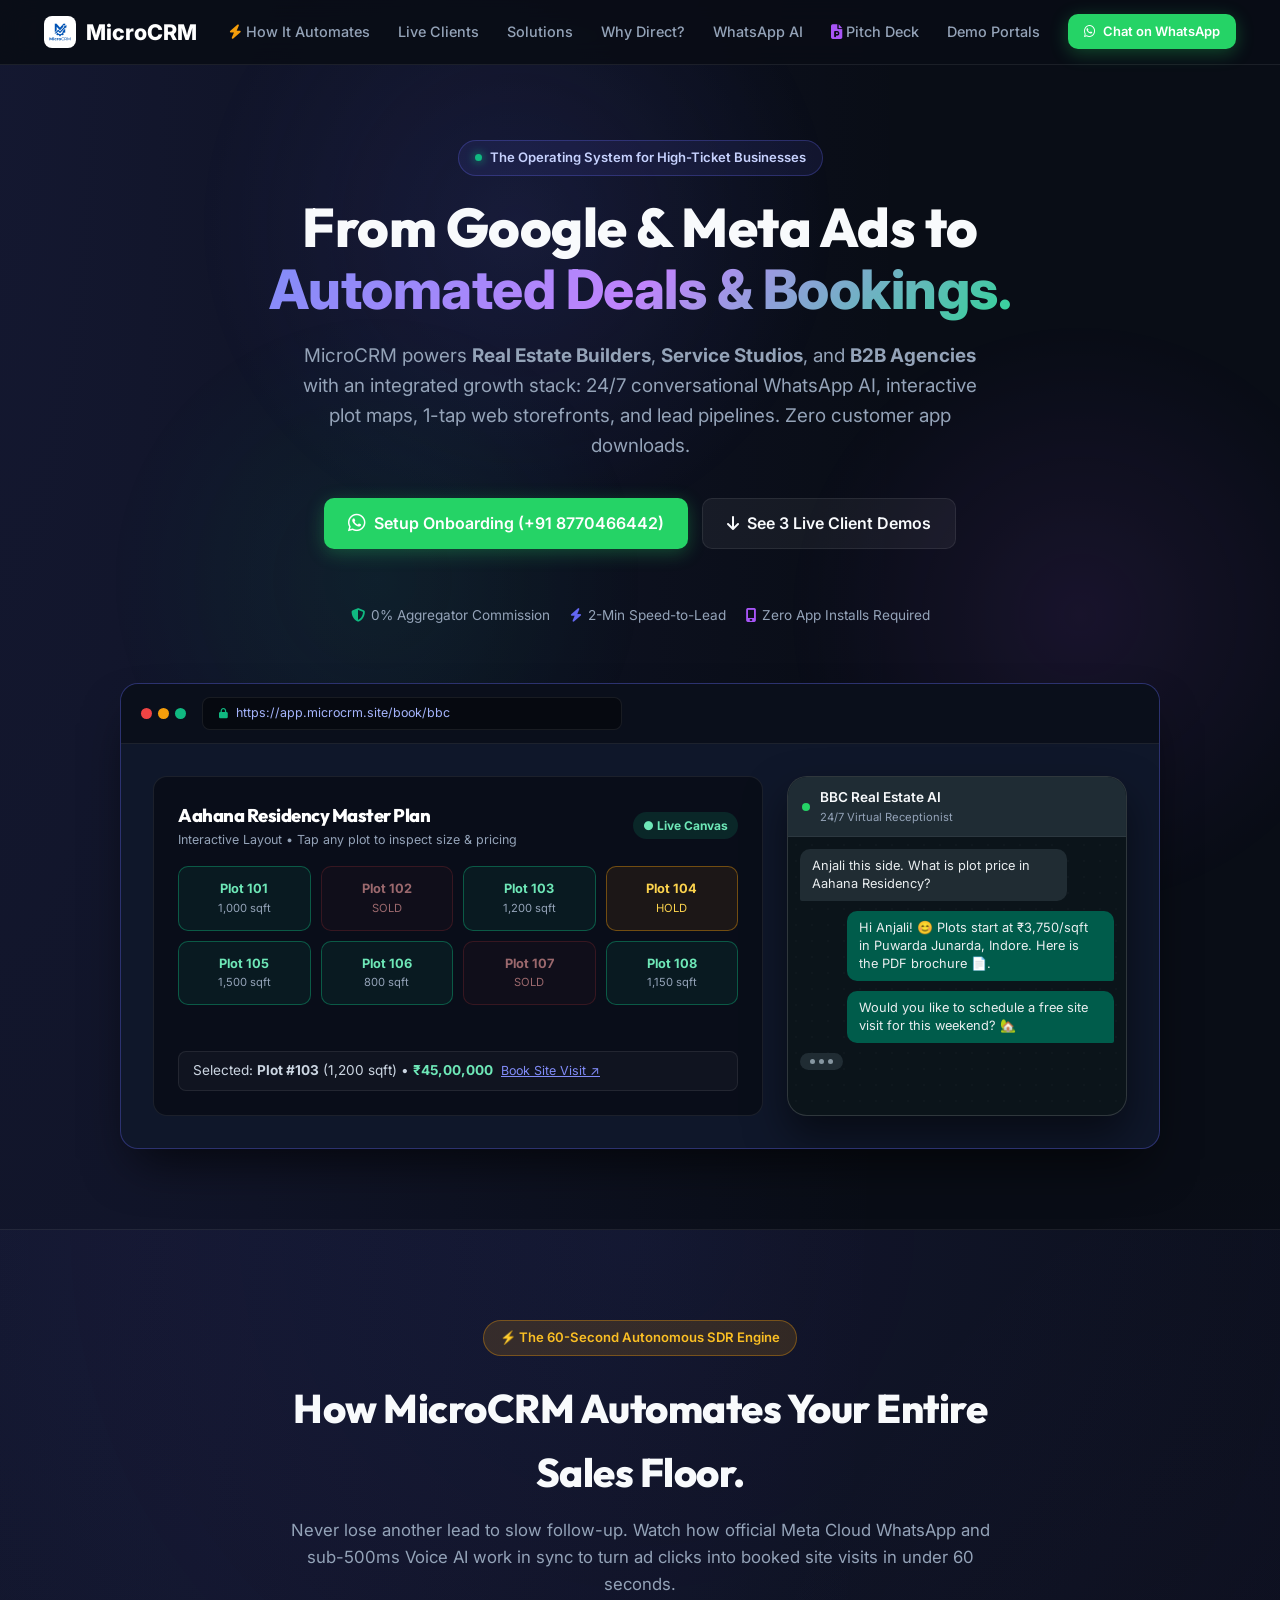
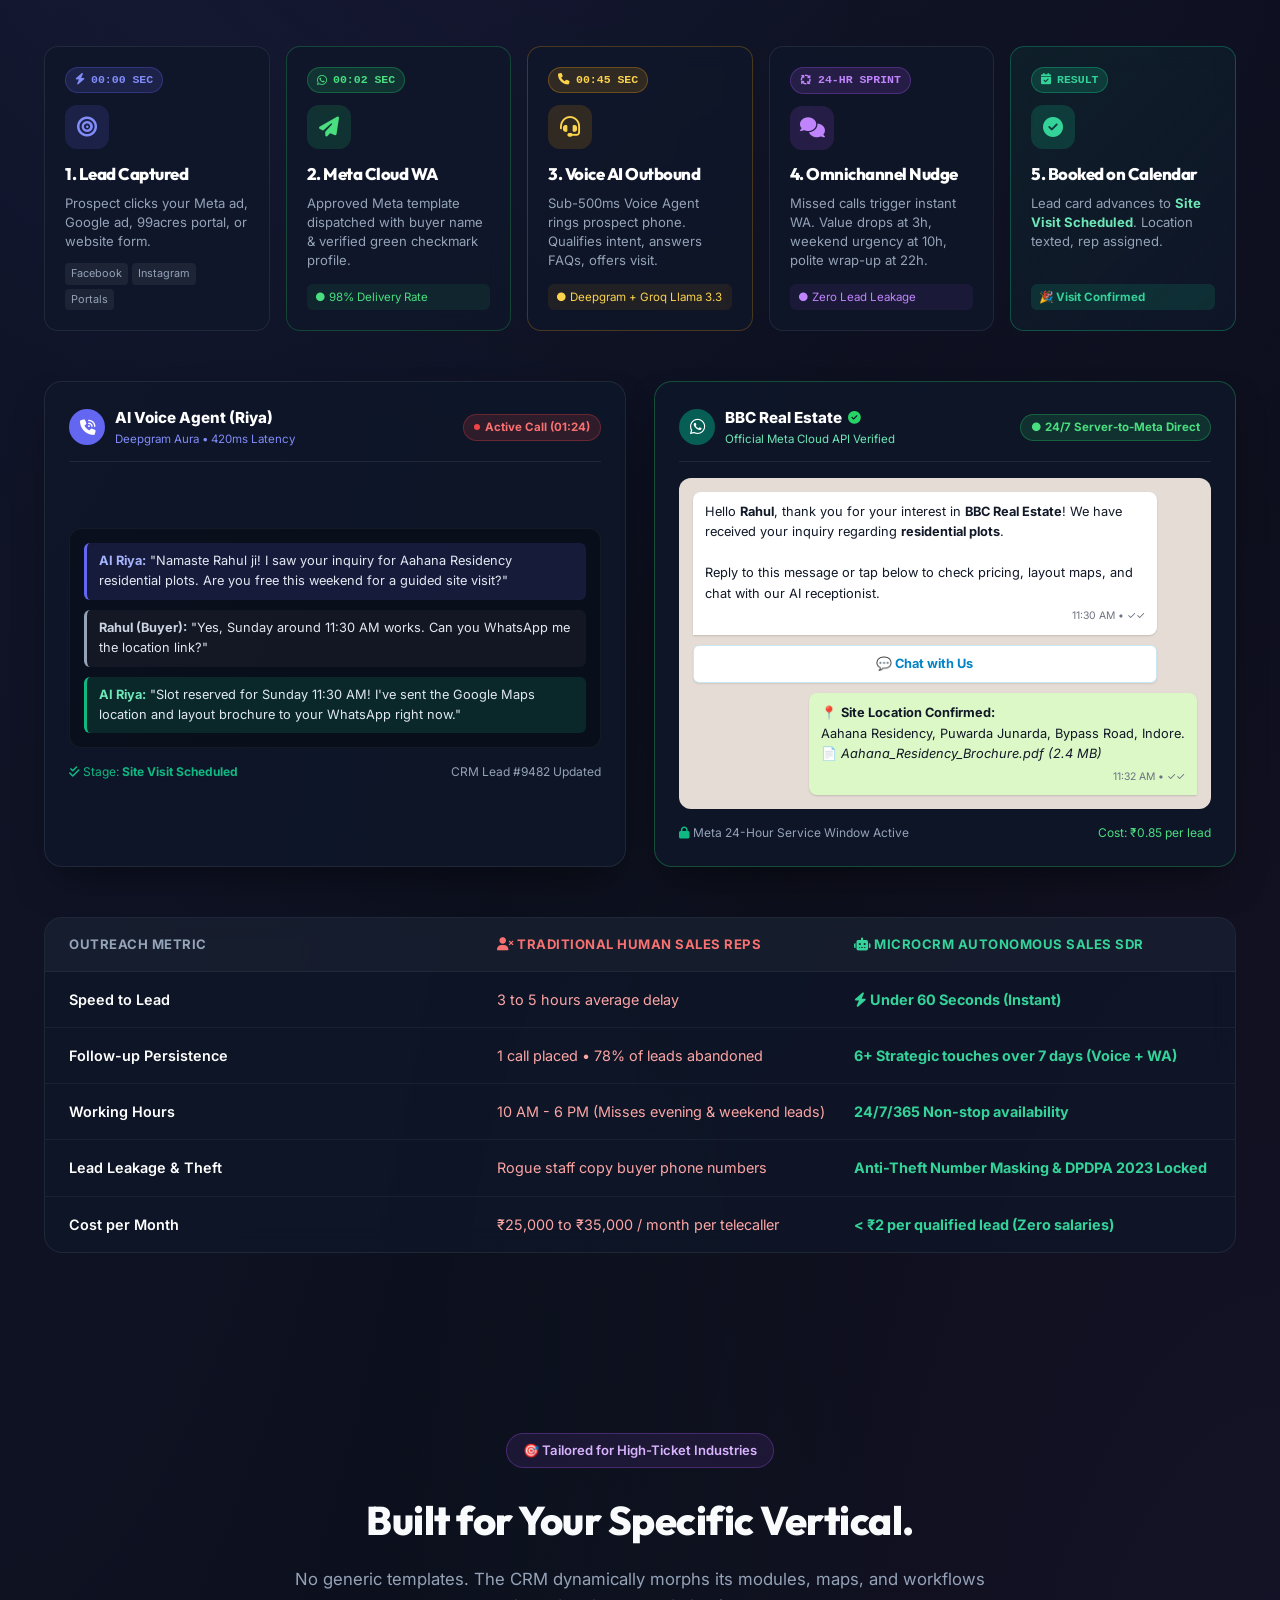
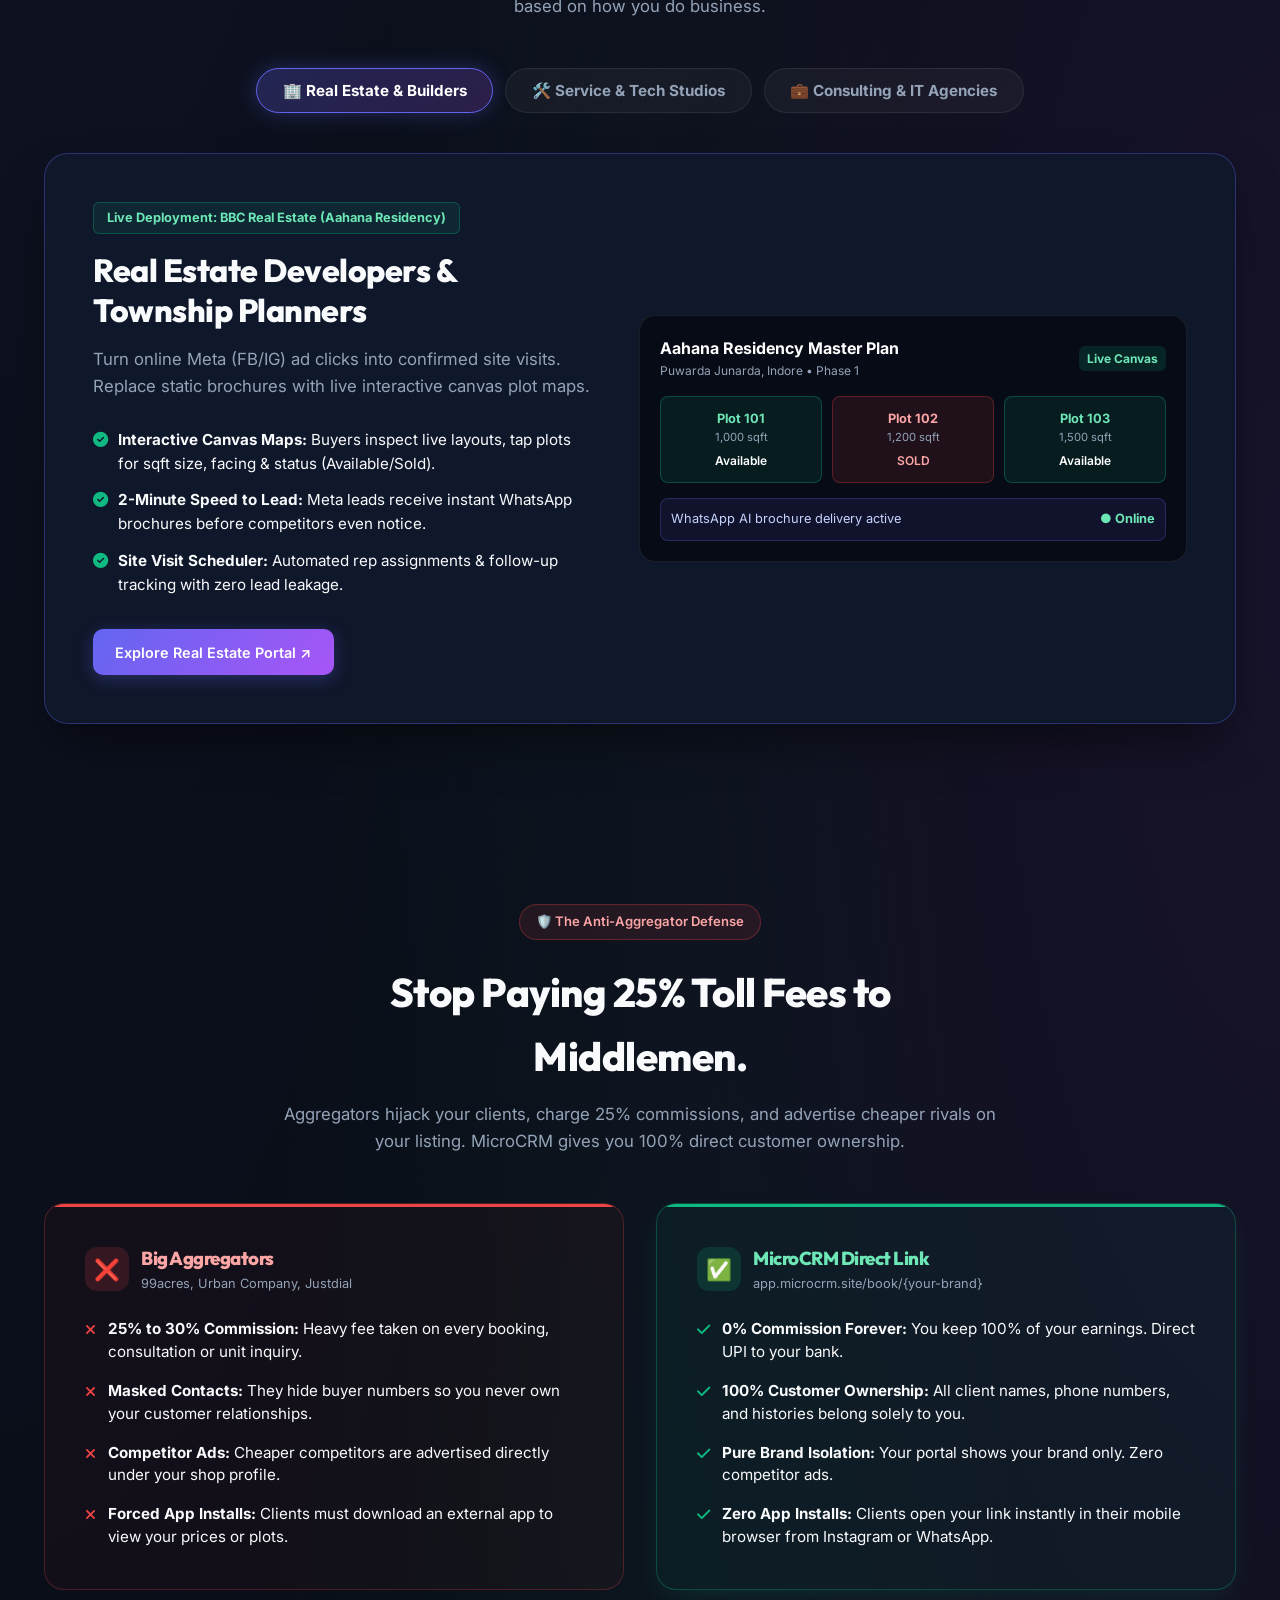
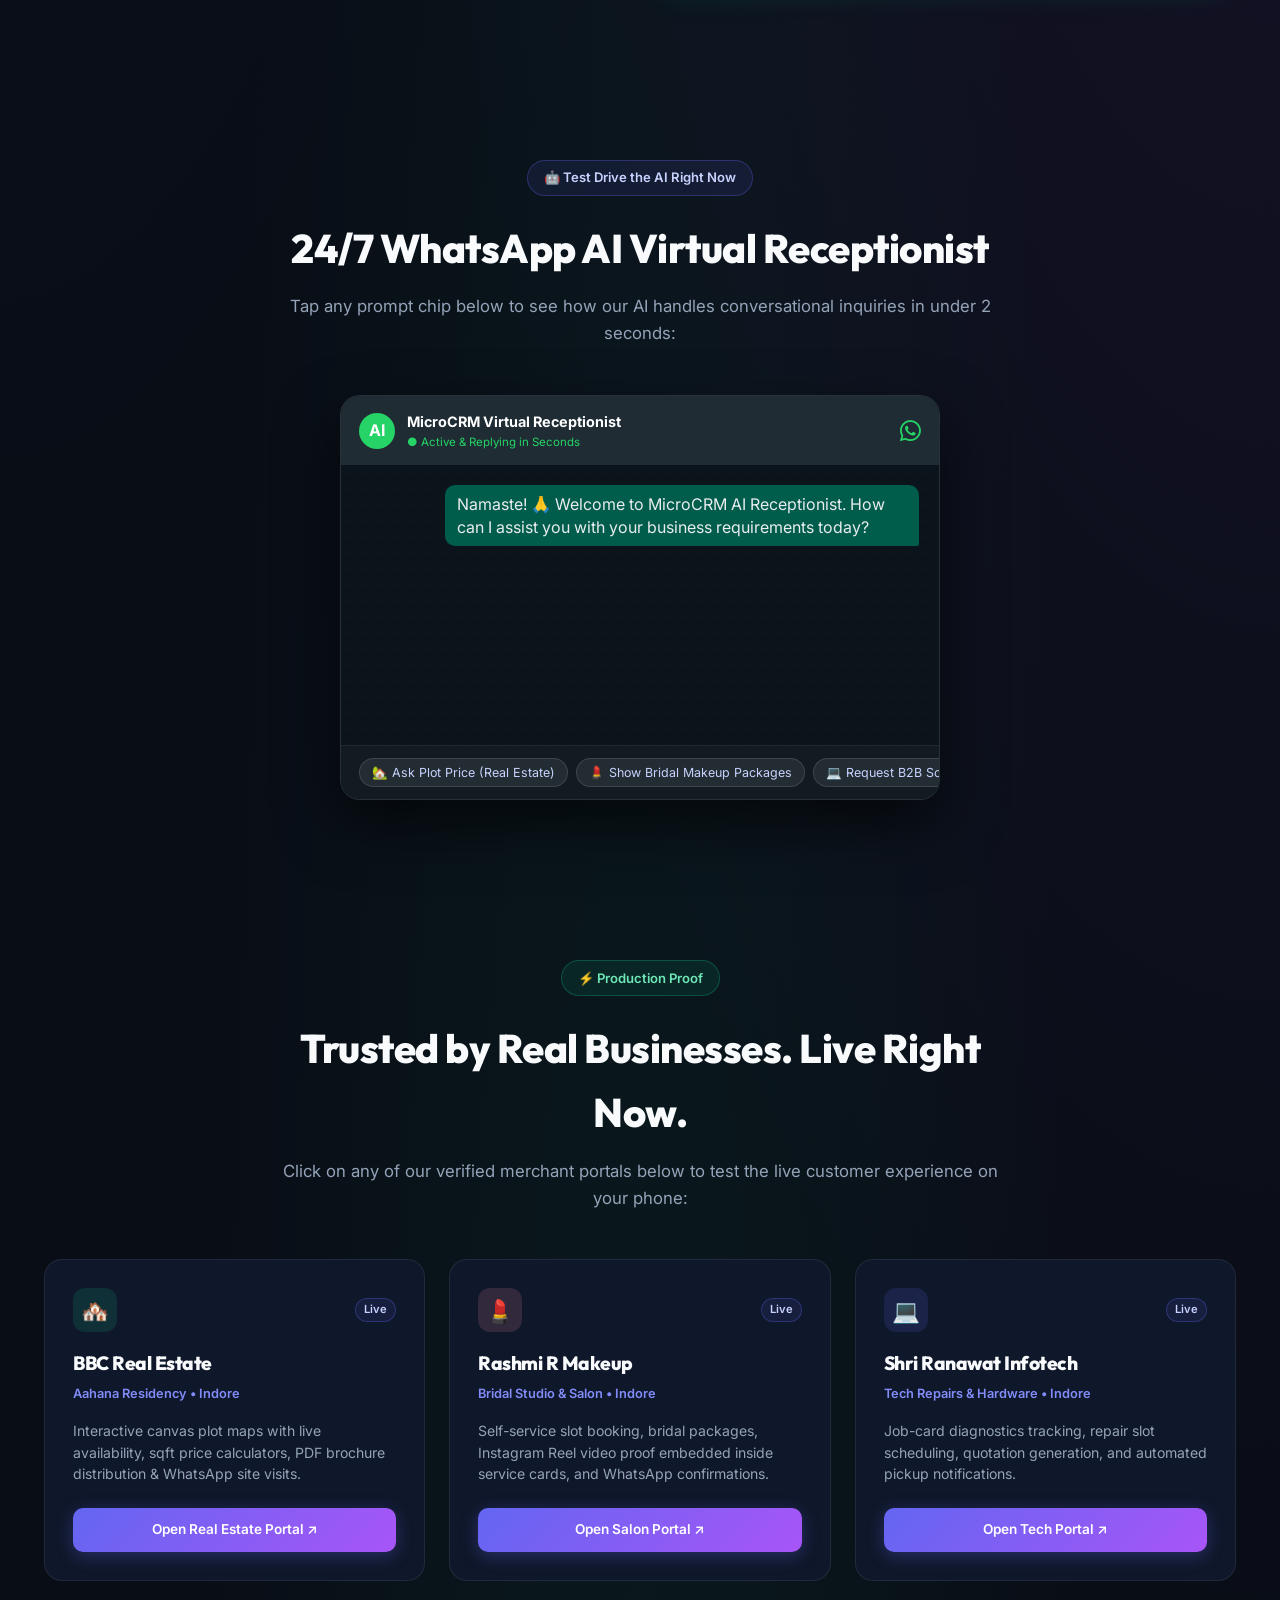
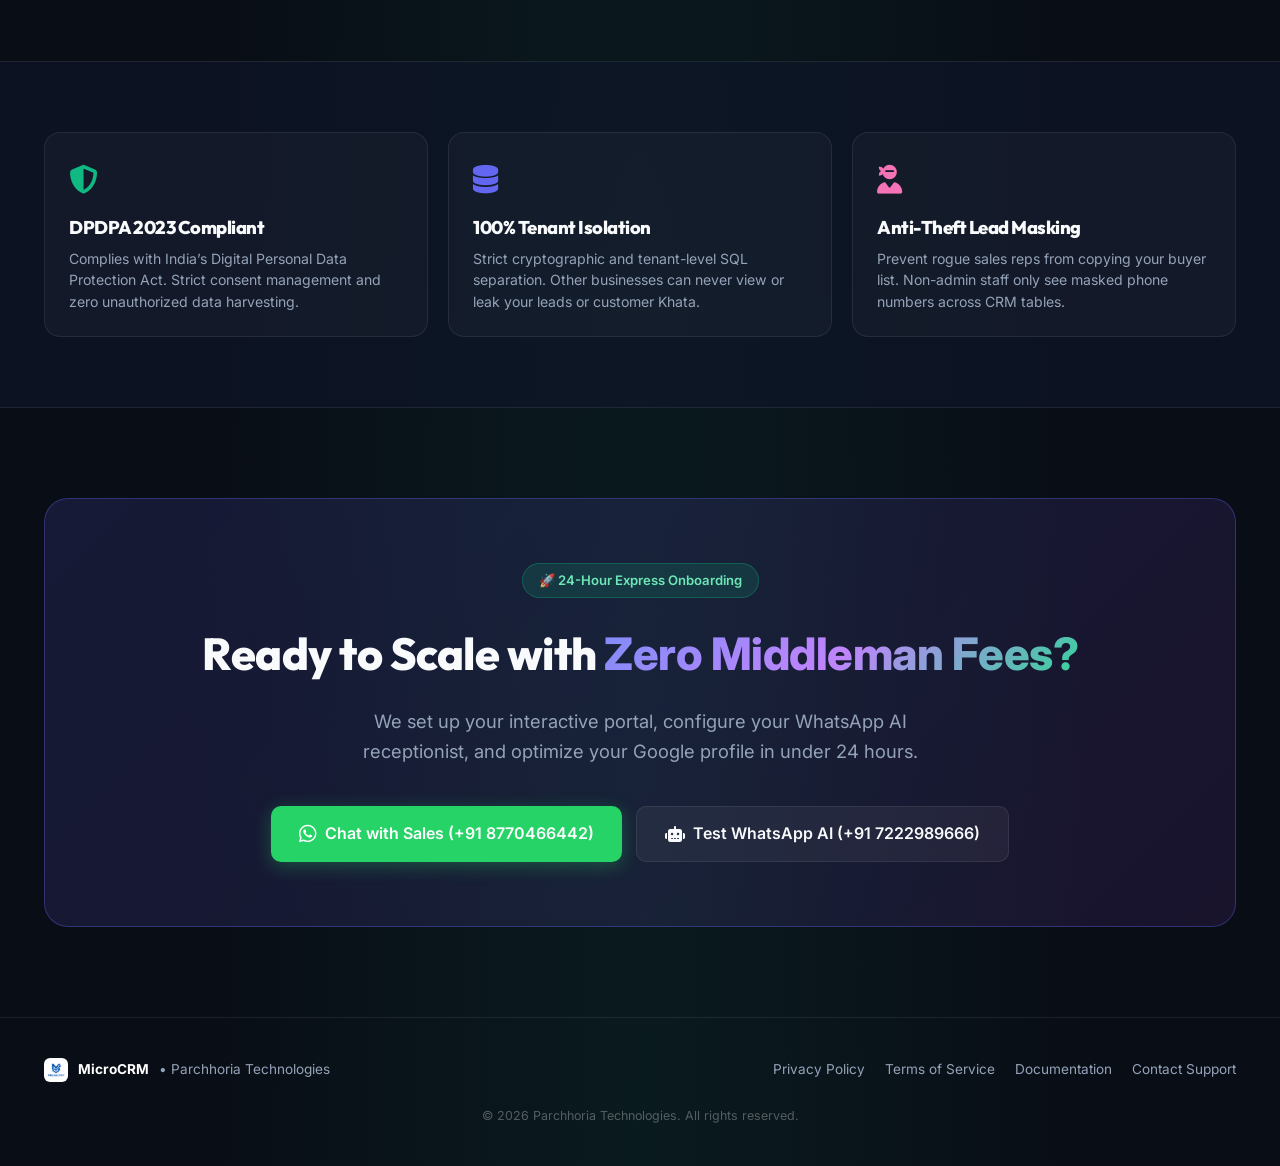
==== commit 810c8bf6: "feat: add autonomous SDR sales engine flowchart, dual live HUD graphics, and ROI comparison matrix" ====
--- a/index.html
+++ b/index.html
@@ -27,6 +27,7 @@
             </a>
             
             <div class="nav-links" id="navLinks">
+                <a href="#automation" class="nav-item"><i class="fa-solid fa-bolt" style="color: #f59e0b;"></i> How It Automates</a>
                 <a href="#showcase" class="nav-item">Live Clients</a>
                 <a href="#industries" class="nav-item">Solutions</a>
                 <a href="#defense" class="nav-item">Why Direct?</a>
@@ -178,6 +179,245 @@
         </div>
     </header>
 
+    <!-- NEW: Autonomous Sales Engine & Automation Graphics Section -->
+    <section id="automation" class="automation-section">
+        <div class="container">
+            <div class="section-header">
+                <div class="pill-badge" style="background: rgba(245, 158, 11, 0.15); border-color: rgba(245, 158, 11, 0.35); color: #fbbf24;">
+                    ⚡ The 60-Second Autonomous SDR Engine
+                </div>
+                <h2>How MicroCRM Automates Your Entire Sales Floor.</h2>
+                <p>Never lose another lead to slow follow-up. Watch how official Meta Cloud WhatsApp and sub-500ms Voice AI work in sync to turn ad clicks into booked site visits in under 60 seconds.</p>
+            </div>
+
+            <!-- GRAPHIC 1: Interactive 5-Step Omnichannel Flowchart -->
+            <div class="pipeline-flow-container">
+                <!-- Step 1 -->
+                <div class="pipeline-step-card">
+                    <span class="step-time-badge" style="background: rgba(99, 102, 241, 0.15); color: #818cf8; border: 1px solid rgba(99, 102, 241, 0.3);">
+                        <i class="fa-solid fa-bolt"></i> 00:00 SEC
+                    </span>
+                    <div class="step-icon-wrap" style="background: rgba(99, 102, 241, 0.15); color: #818cf8;">
+                        <i class="fa-solid fa-bullseye"></i>
+                    </div>
+                    <h4 style="font-size: 1.05rem; margin-bottom: 6px; color: #fff;">1. Lead Captured</h4>
+                    <p style="font-size: 0.82rem; color: var(--text-muted); line-height: 1.45; margin-bottom: 12px;">
+                        Prospect clicks your Meta ad, Google ad, 99acres portal, or website form.
+                    </p>
+                    <div style="display: flex; gap: 4px; flex-wrap: wrap; margin-top: auto;">
+                        <span style="font-size: 0.68rem; background: rgba(255,255,255,0.06); padding: 2px 6px; border-radius: 4px; color: #94a3b8;">Facebook</span>
+                        <span style="font-size: 0.68rem; background: rgba(255,255,255,0.06); padding: 2px 6px; border-radius: 4px; color: #94a3b8;">Instagram</span>
+                        <span style="font-size: 0.68rem; background: rgba(255,255,255,0.06); padding: 2px 6px; border-radius: 4px; color: #94a3b8;">Portals</span>
+                    </div>
+                </div>
+
+                <!-- Step 2 -->
+                <div class="pipeline-step-card" style="border-color: rgba(37, 211, 102, 0.25);">
+                    <span class="step-time-badge" style="background: rgba(37, 211, 102, 0.15); color: #4ade80; border: 1px solid rgba(37, 211, 102, 0.3);">
+                        <i class="fa-brands fa-whatsapp"></i> 00:02 SEC
+                    </span>
+                    <div class="step-icon-wrap" style="background: rgba(37, 211, 102, 0.15); color: #4ade80;">
+                        <i class="fa-solid fa-paper-plane"></i>
+                    </div>
+                    <h4 style="font-size: 1.05rem; margin-bottom: 6px; color: #fff;">2. Meta Cloud WA</h4>
+                    <p style="font-size: 0.82rem; color: var(--text-muted); line-height: 1.45; margin-bottom: 12px;">
+                        Approved Meta template dispatched with buyer name & verified green checkmark profile.
+                    </p>
+                    <div style="font-size: 0.72rem; color: #4ade80; background: rgba(37,211,102,0.08); padding: 4px 8px; border-radius: 6px; margin-top: auto;">
+                        ● 98% Delivery Rate
+                    </div>
+                </div>
+
+                <!-- Step 3 -->
+                <div class="pipeline-step-card" style="border-color: rgba(245, 158, 11, 0.25);">
+                    <span class="step-time-badge" style="background: rgba(245, 158, 11, 0.15); color: #fcd34d; border: 1px solid rgba(245, 158, 11, 0.3);">
+                        <i class="fa-solid fa-phone"></i> 00:45 SEC
+                    </span>
+                    <div class="step-icon-wrap" style="background: rgba(245, 158, 11, 0.15); color: #fcd34d;">
+                        <i class="fa-solid fa-headset"></i>
+                    </div>
+                    <h4 style="font-size: 1.05rem; margin-bottom: 6px; color: #fff;">3. Voice AI Outbound</h4>
+                    <p style="font-size: 0.82rem; color: var(--text-muted); line-height: 1.45; margin-bottom: 12px;">
+                        Sub-500ms Voice Agent rings prospect phone. Qualifies intent, answers FAQs, offers visit.
+                    </p>
+                    <div style="font-size: 0.72rem; color: #fcd34d; background: rgba(245,158,11,0.08); padding: 4px 8px; border-radius: 6px; margin-top: auto;">
+                        ● Deepgram + Groq Llama 3.3
+                    </div>
+                </div>
+
+                <!-- Step 4 -->
+                <div class="pipeline-step-card">
+                    <span class="step-time-badge" style="background: rgba(168, 85, 247, 0.15); color: #c084fc; border: 1px solid rgba(168, 85, 247, 0.3);">
+                        <i class="fa-solid fa-arrows-spin"></i> 24-HR SPRINT
+                    </span>
+                    <div class="step-icon-wrap" style="background: rgba(168, 85, 247, 0.15); color: #c084fc;">
+                        <i class="fa-solid fa-comments"></i>
+                    </div>
+                    <h4 style="font-size: 1.05rem; margin-bottom: 6px; color: #fff;">4. Omnichannel Nudge</h4>
+                    <p style="font-size: 0.82rem; color: var(--text-muted); line-height: 1.45; margin-bottom: 12px;">
+                        Missed calls trigger instant WA. Value drops at 3h, weekend urgency at 10h, polite wrap-up at 22h.
+                    </p>
+                    <div style="font-size: 0.72rem; color: #c084fc; background: rgba(168,85,247,0.08); padding: 4px 8px; border-radius: 6px; margin-top: auto;">
+                        ● Zero Lead Leakage
+                    </div>
+                </div>
+
+                <!-- Step 5 -->
+                <div class="pipeline-step-card" style="border-color: rgba(16, 185, 129, 0.35); background: linear-gradient(135deg, rgba(16, 185, 129, 0.08) 0%, rgba(15, 23, 42, 0.8) 100%);">
+                    <span class="step-time-badge" style="background: rgba(16, 185, 129, 0.2); color: #34d399; border: 1px solid rgba(16, 185, 129, 0.4);">
+                        <i class="fa-solid fa-calendar-check"></i> RESULT
+                    </span>
+                    <div class="step-icon-wrap" style="background: rgba(16, 185, 129, 0.2); color: #34d399;">
+                        <i class="fa-solid fa-circle-check"></i>
+                    </div>
+                    <h4 style="font-size: 1.05rem; margin-bottom: 6px; color: #fff;">5. Booked on Calendar</h4>
+                    <p style="font-size: 0.82rem; color: var(--text-muted); line-height: 1.45; margin-bottom: 12px;">
+                        Lead card advances to <strong style="color: #6ee7b7;">Site Visit Scheduled</strong>. Location texted, rep assigned.
+                    </p>
+                    <div style="font-size: 0.72rem; color: #34d399; font-weight: 700; background: rgba(16,185,129,0.15); padding: 4px 8px; border-radius: 6px; margin-top: auto;">
+                        🎉 Visit Confirmed
+                    </div>
+                </div>
+            </div>
+
+            <!-- GRAPHIC 2: Dual Live HUD Simulation (Voice HUD vs WhatsApp HUD) -->
+            <div class="dual-hud-grid">
+                <!-- Left: Voice AI Calling HUD -->
+                <div class="hud-card">
+                    <div style="display: flex; justify-content: space-between; align-items: center; margin-bottom: 16px; padding-bottom: 12px; border-bottom: 1px solid var(--border);">
+                        <div style="display: flex; align-items: center; gap: 10px;">
+                            <div style="width: 36px; height: 36px; border-radius: 50%; background: #6366f1; color: #fff; display: flex; align-items: center; justify-content: center; font-size: 0.95rem;">
+                                <i class="fa-solid fa-phone-volume"></i>
+                            </div>
+                            <div>
+                                <div style="font-size: 0.95rem; font-weight: 800; color: #fff;">AI Voice Agent (Riya)</div>
+                                <div style="font-size: 0.72rem; color: #818cf8;">Deepgram Aura &bull; 420ms Latency</div>
+                            </div>
+                        </div>
+                        <span style="background: rgba(239, 68, 68, 0.15); color: #f87171; border: 1px solid rgba(239, 68, 68, 0.3); padding: 3px 10px; border-radius: 20px; font-size: 0.72rem; font-weight: 700; display: flex; align-items: center; gap: 5px;">
+                            <span style="width: 6px; height: 6px; border-radius: 50%; background: #ef4444; display: inline-block;"></span> Active Call (01:24)
+                        </span>
+                    </div>
+
+                    <!-- Live Soundwave Equalizer -->
+                    <div class="soundwave-box">
+                        <div class="soundwave-bar" style="animation-delay: 0.1s;"></div>
+                        <div class="soundwave-bar" style="animation-delay: 0.3s;"></div>
+                        <div class="soundwave-bar" style="animation-delay: 0.2s;"></div>
+                        <div class="soundwave-bar" style="animation-delay: 0.5s;"></div>
+                        <div class="soundwave-bar" style="animation-delay: 0.15s;"></div>
+                        <div class="soundwave-bar" style="animation-delay: 0.4s;"></div>
+                        <div class="soundwave-bar" style="animation-delay: 0.25s;"></div>
+                        <div class="soundwave-bar" style="animation-delay: 0.35s;"></div>
+                    </div>
+
+                    <!-- Live Transcript Bubble Stream -->
+                    <div style="background: rgba(0, 0, 0, 0.3); border-radius: 12px; padding: 14px; margin-top: 12px; border: 1px solid rgba(255, 255, 255, 0.05); display: flex; flex-direction: column; gap: 10px;">
+                        <div style="background: rgba(99, 102, 241, 0.15); border-left: 3px solid #6366f1; padding: 8px 12px; border-radius: 6px; font-size: 0.8rem; color: #e2e8f0;">
+                            <strong style="color: #a5b4fc;">AI Riya:</strong> "Namaste Rahul ji! I saw your inquiry for Aahana Residency residential plots. Are you free this weekend for a guided site visit?"
+                        </div>
+                        <div style="background: rgba(255, 255, 255, 0.04); border-left: 3px solid #94a3b8; padding: 8px 12px; border-radius: 6px; font-size: 0.8rem; color: #e2e8f0;">
+                            <strong style="color: #cbd5e1;">Rahul (Buyer):</strong> "Yes, Sunday around 11:30 AM works. Can you WhatsApp me the location link?"
+                        </div>
+                        <div style="background: rgba(16, 185, 129, 0.15); border-left: 3px solid #10b981; padding: 8px 12px; border-radius: 6px; font-size: 0.8rem; color: #e2e8f0;">
+                            <strong style="color: #6ee7b7;">AI Riya:</strong> "Slot reserved for Sunday 11:30 AM! I've sent the Google Maps location and layout brochure to your WhatsApp right now."
+                        </div>
+                    </div>
+
+                    <!-- Bottom Status Indicator -->
+                    <div style="display: flex; justify-content: space-between; align-items: center; margin-top: 14px; font-size: 0.75rem; color: #10b981;">
+                        <span><i class="fa-solid fa-check-double"></i> Stage: <strong>Site Visit Scheduled</strong></span>
+                        <span style="color: var(--text-muted);">CRM Lead #9482 Updated</span>
+                    </div>
+                </div>
+
+                <!-- Right: Official Meta Cloud WhatsApp AI HUD -->
+                <div class="hud-card" style="border-color: rgba(37, 211, 102, 0.3);">
+                    <div style="display: flex; justify-content: space-between; align-items: center; margin-bottom: 16px; padding-bottom: 12px; border-bottom: 1px solid var(--border);">
+                        <div style="display: flex; align-items: center; gap: 10px;">
+                            <div style="width: 36px; height: 36px; border-radius: 50%; background: #075e54; color: #fff; display: flex; align-items: center; justify-content: center; font-size: 1.1rem;">
+                                <i class="fa-brands fa-whatsapp"></i>
+                            </div>
+                            <div>
+                                <div style="font-size: 0.95rem; font-weight: 800; color: #fff; display: flex; align-items: center; gap: 6px;">
+                                    BBC Real Estate
+                                    <i class="fa-solid fa-circle-check" style="color: #25D366; font-size: 0.8rem;"></i>
+                                </div>
+                                <div style="font-size: 0.72rem; color: #6ee7b7;">Official Meta Cloud API Verified</div>
+                            </div>
+                        </div>
+                        <span style="background: rgba(37, 211, 102, 0.15); color: #4ade80; border: 1px solid rgba(37, 211, 102, 0.3); padding: 3px 10px; border-radius: 20px; font-size: 0.72rem; font-weight: 700;">
+                            ● 24/7 Server-to-Meta Direct
+                        </span>
+                    </div>
+
+                    <!-- Mockup WhatsApp Message Stream -->
+                    <div style="background: #e5ddd5; border-radius: 12px; padding: 14px; display: flex; flex-direction: column; gap: 10px; color: #111827;">
+                        <!-- Official Template Message -->
+                        <div style="background: #ffffff; border-radius: 8px 8px 8px 0; padding: 10px 12px; font-size: 0.8rem; box-shadow: 0 1px 2px rgba(0,0,0,0.15); max-width: 92%;">
+                            Hello <strong>Rahul</strong>, thank you for your interest in <strong>BBC Real Estate</strong>! We have received your inquiry regarding <strong>residential plots</strong>.<br><br>
+                            Reply to this message or tap below to check pricing, layout maps, and chat with our AI receptionist.
+                            <div style="text-align: right; font-size: 0.65rem; color: #6b7280; margin-top: 4px;">11:30 AM &bull; ✓✓</div>
+                        </div>
+
+                        <!-- One-Click Quick Reply Button -->
+                        <div style="background: #ffffff; color: #0284c7; text-align: center; padding: 8px; border-radius: 6px; font-size: 0.8rem; font-weight: 700; box-shadow: 0 1px 2px rgba(0,0,0,0.1); border: 1px solid rgba(2, 132, 199, 0.2); max-width: 92%;">
+                            💬 Chat with Us
+                        </div>
+
+                        <!-- Follow-up Automatic Delivery -->
+                        <div style="background: #dcf8c6; border-radius: 8px 8px 0 8px; padding: 10px 12px; font-size: 0.8rem; box-shadow: 0 1px 2px rgba(0,0,0,0.15); align-self: flex-end; max-width: 92%;">
+                            📍 <strong>Site Location Confirmed:</strong><br>
+                            Aahana Residency, Puwarda Junarda, Bypass Road, Indore.<br>
+                            📄 <em>Aahana_Residency_Brochure.pdf (2.4 MB)</em>
+                            <div style="text-align: right; font-size: 0.65rem; color: #6b7280; margin-top: 4px;">11:32 AM &bull; ✓✓</div>
+                        </div>
+                    </div>
+
+                    <!-- Bottom Indicator -->
+                    <div style="display: flex; justify-content: space-between; align-items: center; margin-top: 14px; font-size: 0.75rem; color: var(--text-muted);">
+                        <span><i class="fa-solid fa-lock" style="color: #10b981;"></i> Meta 24-Hour Service Window Active</span>
+                        <span style="color: #4ade80;">Cost: ₹0.85 per lead</span>
+                    </div>
+                </div>
+            </div>
+
+            <!-- GRAPHIC 3: Human Sales Team vs MicroCRM Autonomous Engine Comparison -->
+            <div class="comparison-table-card">
+                <div class="comp-row comp-header">
+                    <div>Outreach Metric</div>
+                    <div style="color: #f87171;"><i class="fa-solid fa-user-xmark"></i> Traditional Human Sales Reps</div>
+                    <div style="color: #34d399;"><i class="fa-solid fa-robot"></i> MicroCRM Autonomous Sales SDR</div>
+                </div>
+                <div class="comp-row">
+                    <div style="font-weight: 600; color: #fff;">Speed to Lead</div>
+                    <div style="color: #fca5a5;">3 to 5 hours average delay</div>
+                    <div style="color: #34d399; font-weight: 700;"><i class="fa-solid fa-bolt"></i> Under 60 Seconds (Instant)</div>
+                </div>
+                <div class="comp-row">
+                    <div style="font-weight: 600; color: #fff;">Follow-up Persistence</div>
+                    <div style="color: #fca5a5;">1 call placed &bull; 78% of leads abandoned</div>
+                    <div style="color: #34d399; font-weight: 700;">6+ Strategic touches over 7 days (Voice + WA)</div>
+                </div>
+                <div class="comp-row">
+                    <div style="font-weight: 600; color: #fff;">Working Hours</div>
+                    <div style="color: #fca5a5;">10 AM - 6 PM (Misses evening & weekend leads)</div>
+                    <div style="color: #34d399; font-weight: 700;">24/7/365 Non-stop availability</div>
+                </div>
+                <div class="comp-row">
+                    <div style="font-weight: 600; color: #fff;">Lead Leakage & Theft</div>
+                    <div style="color: #fca5a5;">Rogue staff copy buyer phone numbers</div>
+                    <div style="color: #34d399; font-weight: 700;">Anti-Theft Number Masking & DPDPA 2023 Locked</div>
+                </div>
+                <div class="comp-row" style="border-bottom: none;">
+                    <div style="font-weight: 600; color: #fff;">Cost per Month</div>
+                    <div style="color: #fca5a5;">₹25,000 to ₹35,000 / month per telecaller</div>
+                    <div style="color: #34d399; font-weight: 700;">< ₹2 per qualified lead (Zero salaries)</div>
+                </div>
+            </div>
+        </div>
+    </section>
+
     <!-- 3 Targeted Pillars (Interactive Switcher) -->
     <section id="industries" class="industry-switcher-section">
         <div class="container">
--- a/style.css
+++ b/style.css
@@ -33,24 +33,38 @@
         radial-gradient(at 50% 100%, rgba(16, 185, 129, 0.08) 0px, transparent 50%);
 }
 
-/* Ambient Animated Blobs */
+/* Ambient Background Glows (High-Performance Zero-Blur Static Gradients) */
 .aura-glow {
-    position: absolute;
+    position: fixed;
     border-radius: 50%;
-    filter: blur(120px);
+    pointer-events: none;
     z-index: -1;
-    pointer-events: none;
-    opacity: 0.6;
-    animation: aura-drift 22s infinite alternate ease-in-out;
-}
-
-.aura-1 { top: -8%; left: 15%; width: 550px; height: 550px; background: rgba(99, 102, 241, 0.25); }
-.aura-2 { top: 35%; right: -5%; width: 500px; height: 500px; background: rgba(168, 85, 247, 0.2); animation-delay: -6s; }
-.aura-3 { top: 75%; left: 10%; width: 450px; height: 450px; background: rgba(16, 185, 129, 0.18); animation-delay: -12s; }
-
-@keyframes aura-drift {
-    0% { transform: translate(0, 0) scale(1); }
-    100% { transform: translate(40px, 60px) scale(1.15); }
+    opacity: 0.55;
+    transform: translateZ(0); /* Hardware acceleration layer */
+}
+
+.aura-1 {
+    top: -100px;
+    left: 15%;
+    width: 650px;
+    height: 650px;
+    background: radial-gradient(circle, rgba(99, 102, 241, 0.22) 0%, rgba(99, 102, 241, 0) 70%);
+}
+
+.aura-2 {
+    top: 35%;
+    right: -100px;
+    width: 600px;
+    height: 600px;
+    background: radial-gradient(circle, rgba(168, 85, 247, 0.18) 0%, rgba(168, 85, 247, 0) 70%);
+}
+
+.aura-3 {
+    bottom: 5%;
+    left: 8%;
+    width: 550px;
+    height: 550px;
+    background: radial-gradient(circle, rgba(16, 185, 129, 0.15) 0%, rgba(16, 185, 129, 0) 70%);
 }
 
 .container {
@@ -101,10 +115,17 @@
     width: 100%;
     top: 0;
     z-index: 100;
-    background: rgba(9, 13, 22, 0.85);
-    backdrop-filter: blur(16px);
+    background: rgba(9, 13, 22, 0.90);
+    backdrop-filter: blur(12px);
+    -webkit-backdrop-filter: blur(12px);
     border-bottom: 1px solid var(--border);
-    transition: all 0.3s ease;
+    transition: background-color 0.25s ease, box-shadow 0.25s ease;
+    transform: translateZ(0); /* Isolate GPU layer */
+}
+
+.navbar.scrolled {
+    background: rgba(9, 13, 22, 0.98);
+    box-shadow: 0 10px 25px rgba(0, 0, 0, 0.5);
 }
 
 .nav-container {
@@ -276,12 +297,11 @@
 }
 
 .browser-mockup {
-    background: rgba(15, 23, 42, 0.85);
+    background: #0f172a;
     border: 1px solid var(--border-highlight);
     border-radius: 18px;
-    box-shadow: 0 30px 60px -15px rgba(0, 0, 0, 0.7);
+    box-shadow: 0 25px 50px -15px rgba(0, 0, 0, 0.7);
     overflow: hidden;
-    backdrop-filter: blur(20px);
 }
 
 .browser-bar {
@@ -877,3 +897,134 @@
     from { opacity: 0; transform: translateY(4px); }
     to { opacity: 1; transform: translateY(0); }
 }
+
+/* ========================================================
+   AUTONOMOUS SALES MACHINE & GRAPHICS STYLES
+   ======================================================== */
+.automation-section {
+    padding: 90px 0;
+    position: relative;
+    border-top: 1px solid var(--border);
+    background: radial-gradient(circle at 50% 0%, rgba(99, 102, 241, 0.1) 0%, transparent 60%);
+}
+
+.pipeline-flow-container {
+    display: grid;
+    grid-template-columns: repeat(auto-fit, minmax(210px, 1fr));
+    gap: 16px;
+    position: relative;
+    margin: 40px 0 50px 0;
+}
+
+.pipeline-step-card {
+    background: rgba(15, 23, 42, 0.75);
+    border: 1px solid var(--border);
+    border-radius: 14px;
+    padding: 20px;
+    position: relative;
+    transition: all 0.3s ease;
+    backdrop-filter: blur(12px);
+    display: flex;
+    flex-direction: column;
+}
+
+.pipeline-step-card:hover {
+    border-color: rgba(99, 102, 241, 0.5);
+    transform: translateY(-4px);
+    box-shadow: 0 12px 24px -10px rgba(99, 102, 241, 0.3);
+}
+
+.step-time-badge {
+    display: inline-flex;
+    align-items: center;
+    gap: 6px;
+    font-size: 0.72rem;
+    font-weight: 800;
+    font-family: 'JetBrains Mono', monospace;
+    padding: 3px 9px;
+    border-radius: 20px;
+    margin-bottom: 12px;
+    width: fit-content;
+}
+
+.step-icon-wrap {
+    width: 44px;
+    height: 44px;
+    border-radius: 12px;
+    display: flex;
+    align-items: center;
+    justify-content: center;
+    font-size: 1.25rem;
+    margin-bottom: 12px;
+}
+
+.dual-hud-grid {
+    display: grid;
+    grid-template-columns: 1fr 1fr;
+    gap: 28px;
+    margin-bottom: 50px;
+}
+
+@media (max-width: 900px) {
+    .dual-hud-grid {
+        grid-template-columns: 1fr;
+    }
+}
+
+.hud-card {
+    background: rgba(15, 23, 42, 0.85);
+    border: 1px solid var(--border);
+    border-radius: 18px;
+    padding: 24px;
+    box-shadow: 0 20px 40px -15px rgba(0, 0, 0, 0.5);
+    position: relative;
+    overflow: hidden;
+}
+
+.soundwave-box {
+    display: flex;
+    align-items: center;
+    justify-content: center;
+    gap: 4px;
+    height: 38px;
+    padding: 6px 0;
+}
+
+.soundwave-bar {
+    width: 4px;
+    background: linear-gradient(180deg, #6366f1 0%, #10b981 100%);
+    border-radius: 4px;
+    animation: soundwavePulse 1.2s ease-in-out infinite alternate;
+}
+
+@keyframes soundwavePulse {
+    0% { height: 6px; }
+    50% { height: 28px; }
+    100% { height: 12px; }
+}
+
+.comparison-table-card {
+    background: rgba(15, 23, 42, 0.7);
+    border: 1px solid var(--border);
+    border-radius: 18px;
+    overflow: hidden;
+    backdrop-filter: blur(12px);
+}
+
+.comp-row {
+    display: grid;
+    grid-template-columns: 1.2fr 1fr 1fr;
+    padding: 16px 24px;
+    border-bottom: 1px solid rgba(255, 255, 255, 0.05);
+    align-items: center;
+    font-size: 0.9rem;
+}
+
+.comp-row.comp-header {
+    background: rgba(255, 255, 255, 0.03);
+    font-weight: 700;
+    font-size: 0.82rem;
+    text-transform: uppercase;
+    letter-spacing: 0.5px;
+    color: var(--text-muted);
+}
